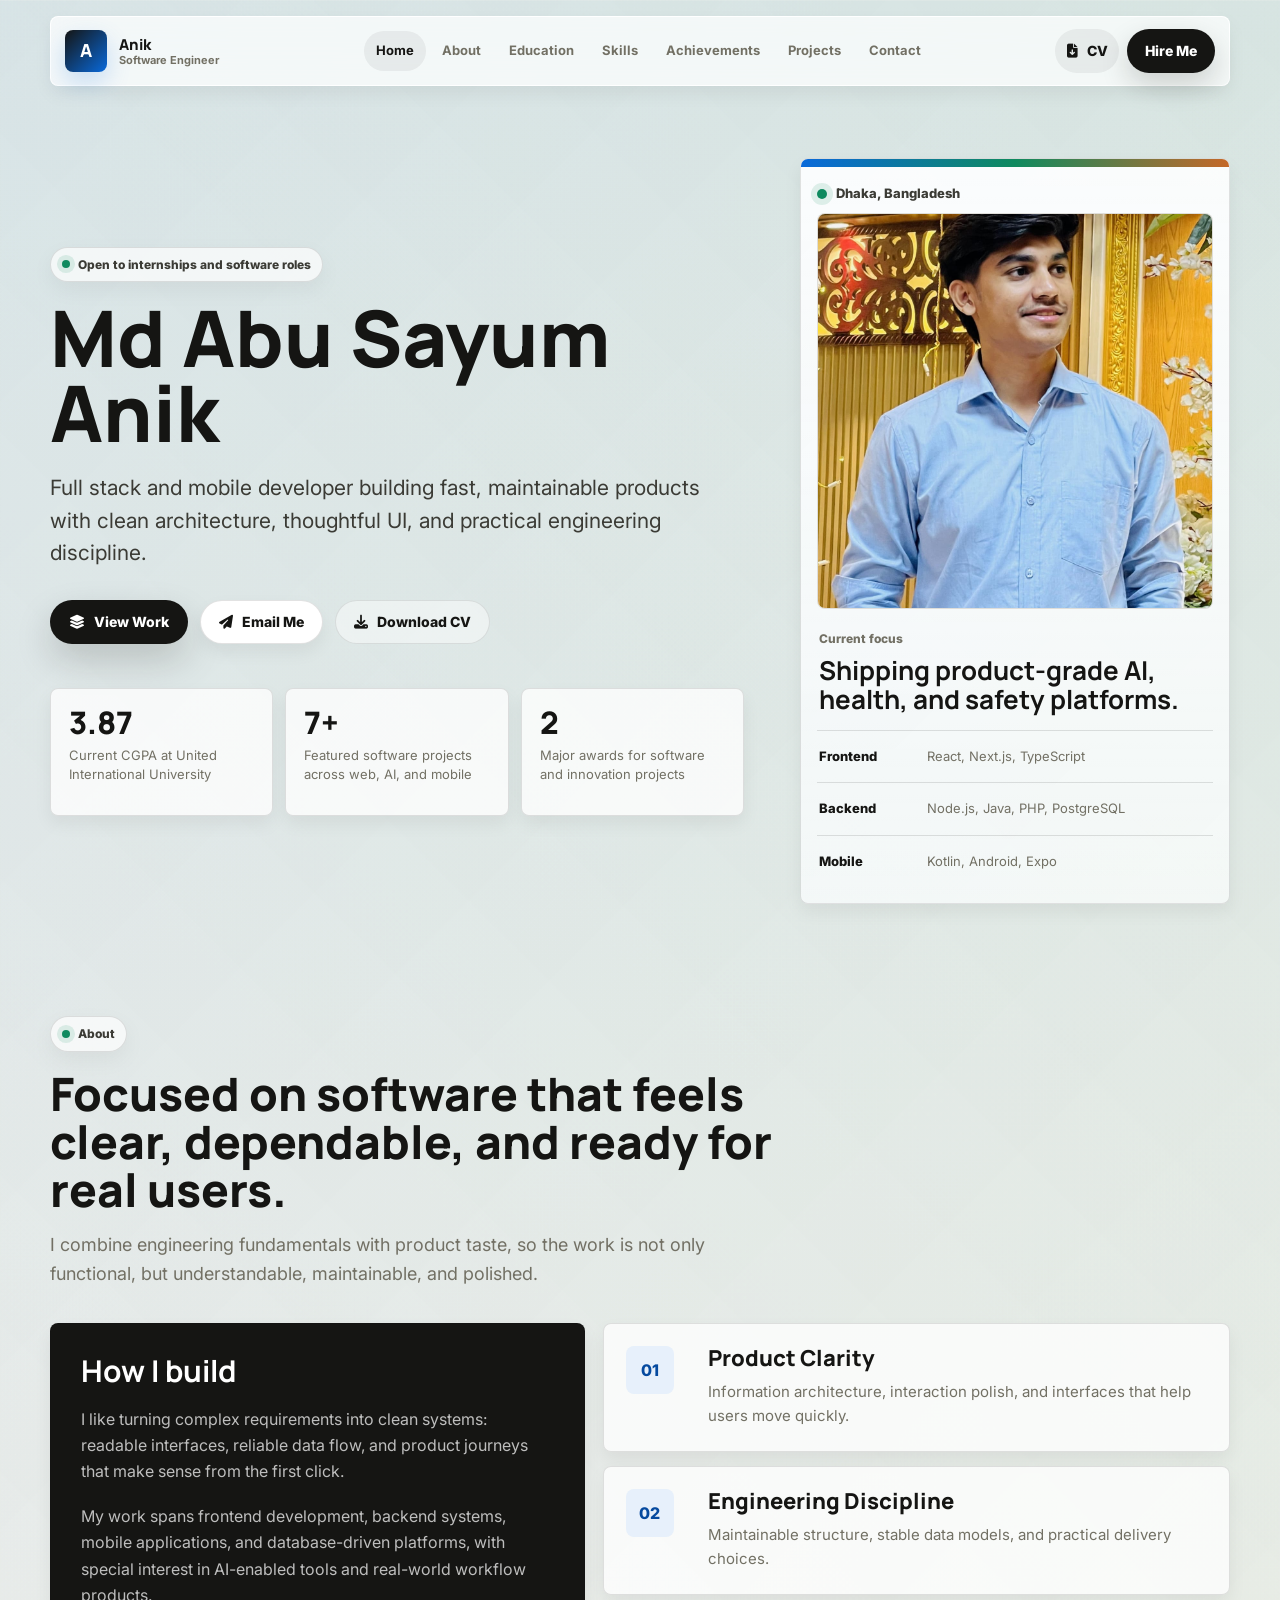
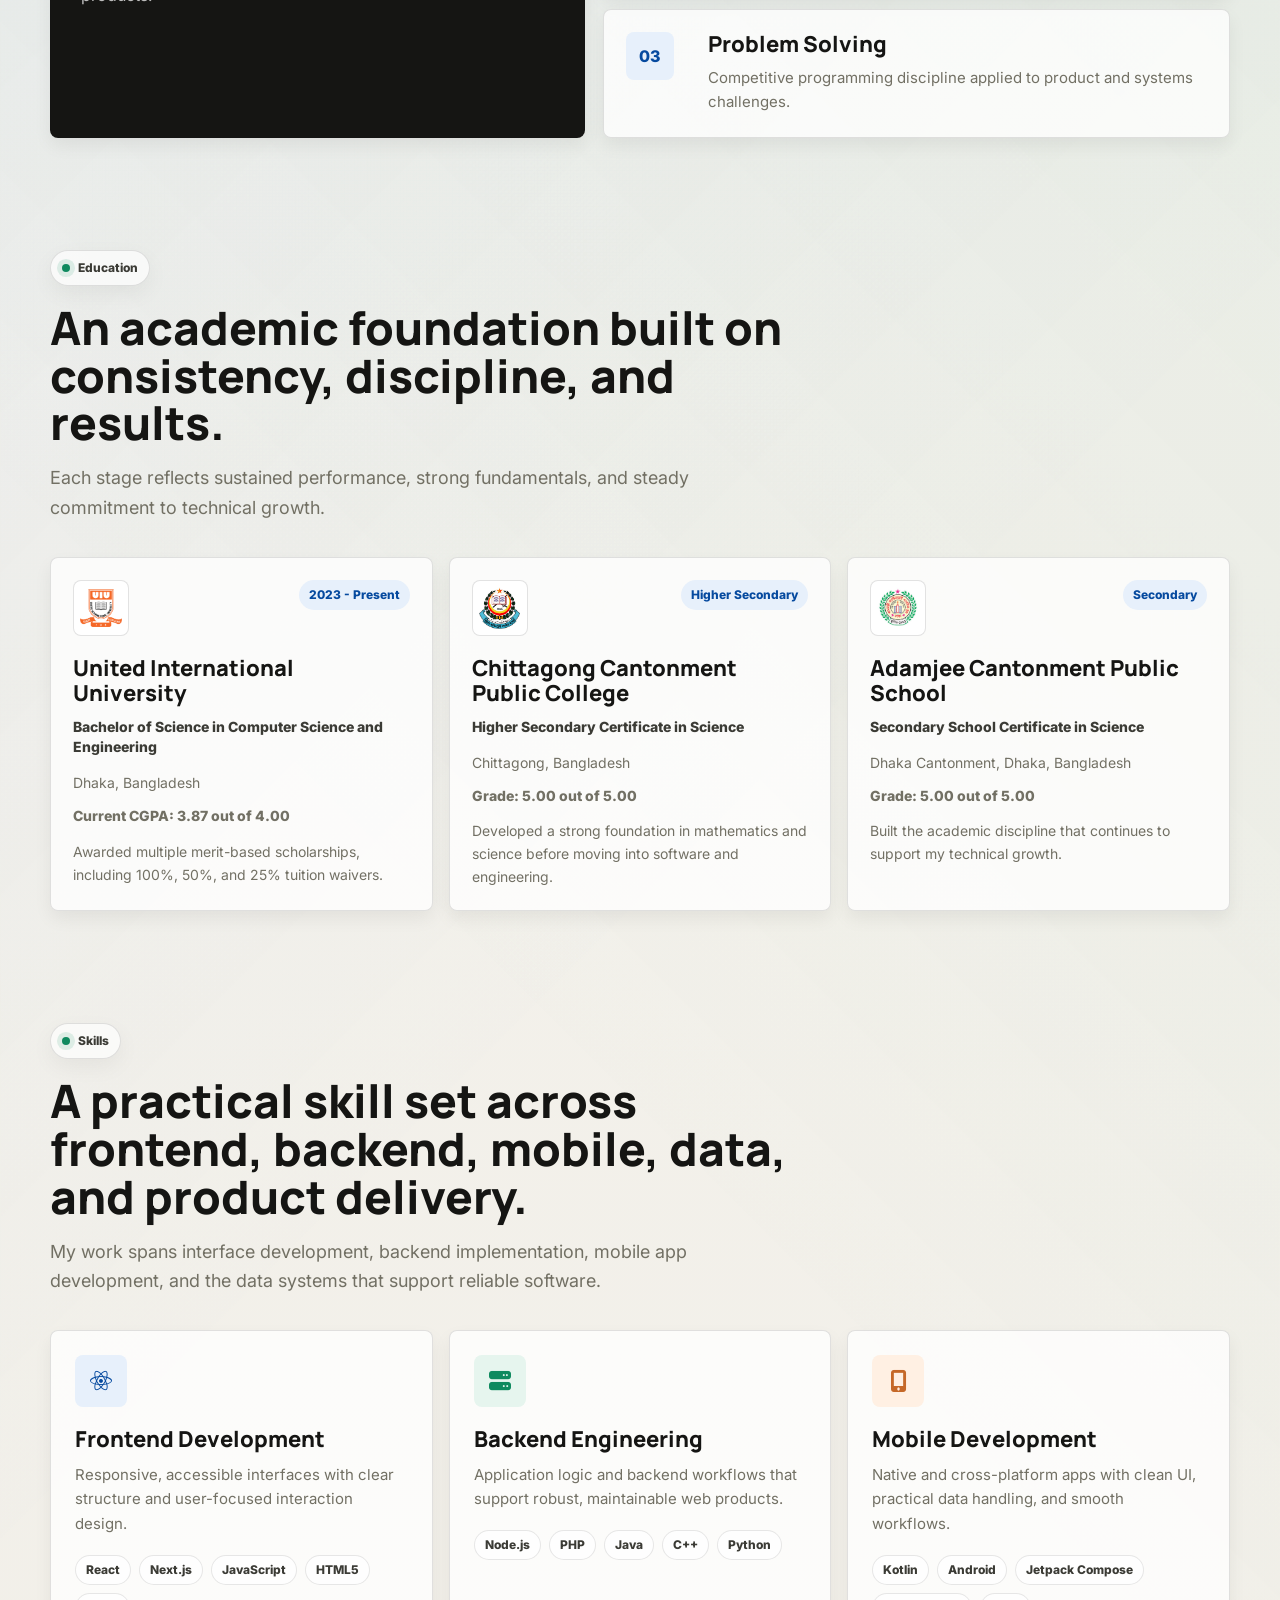
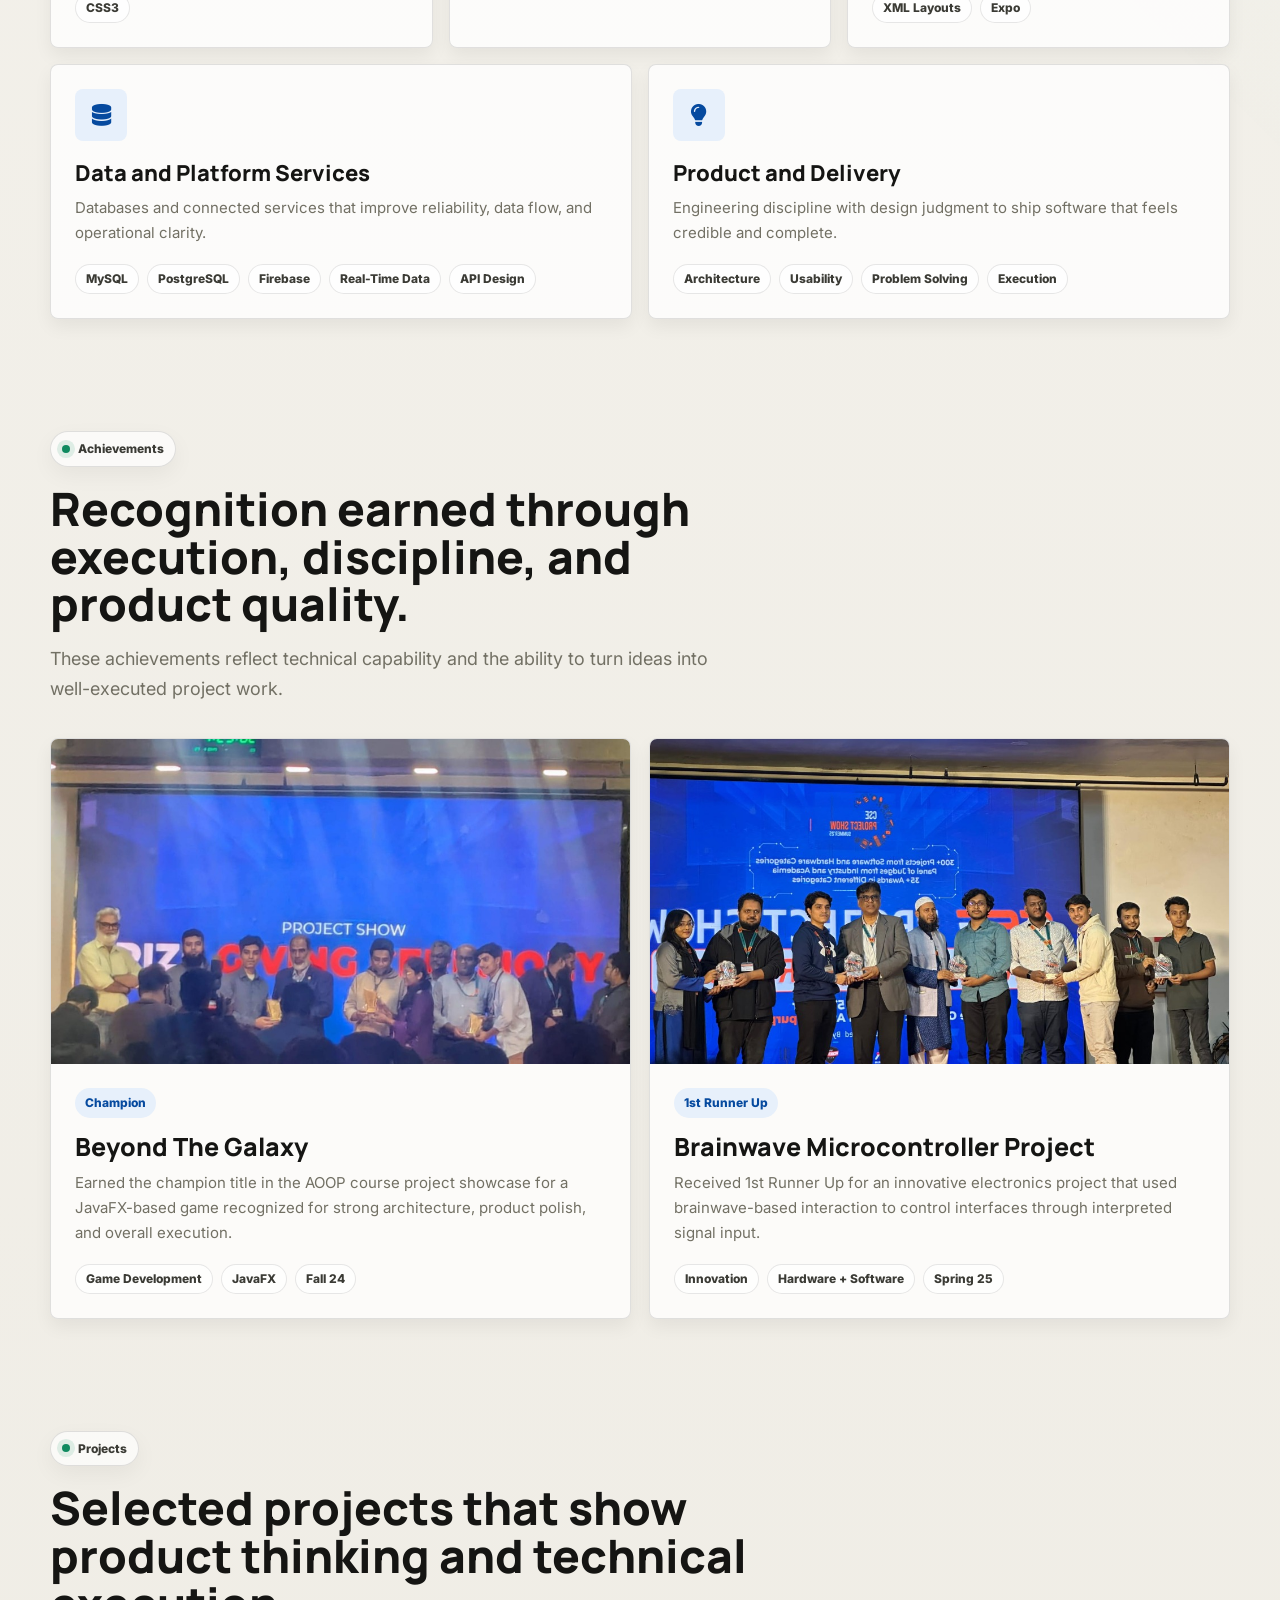
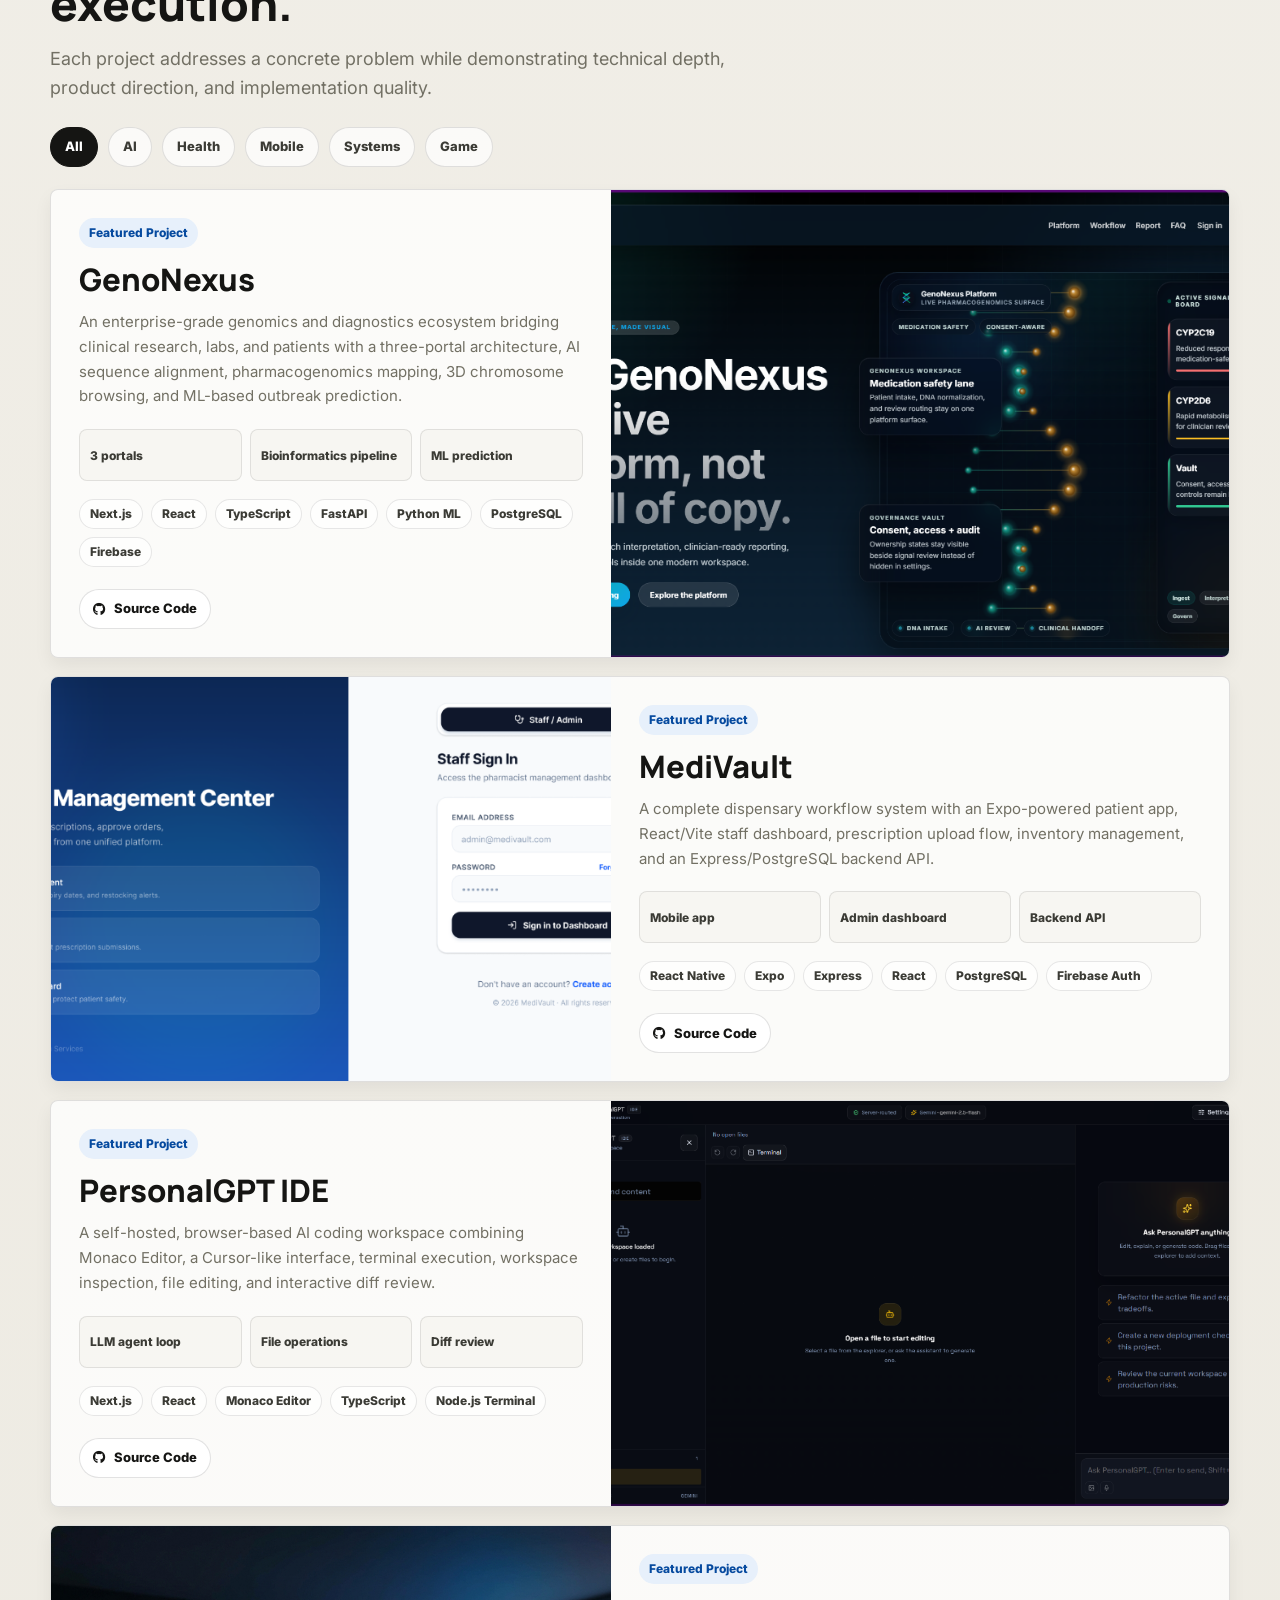
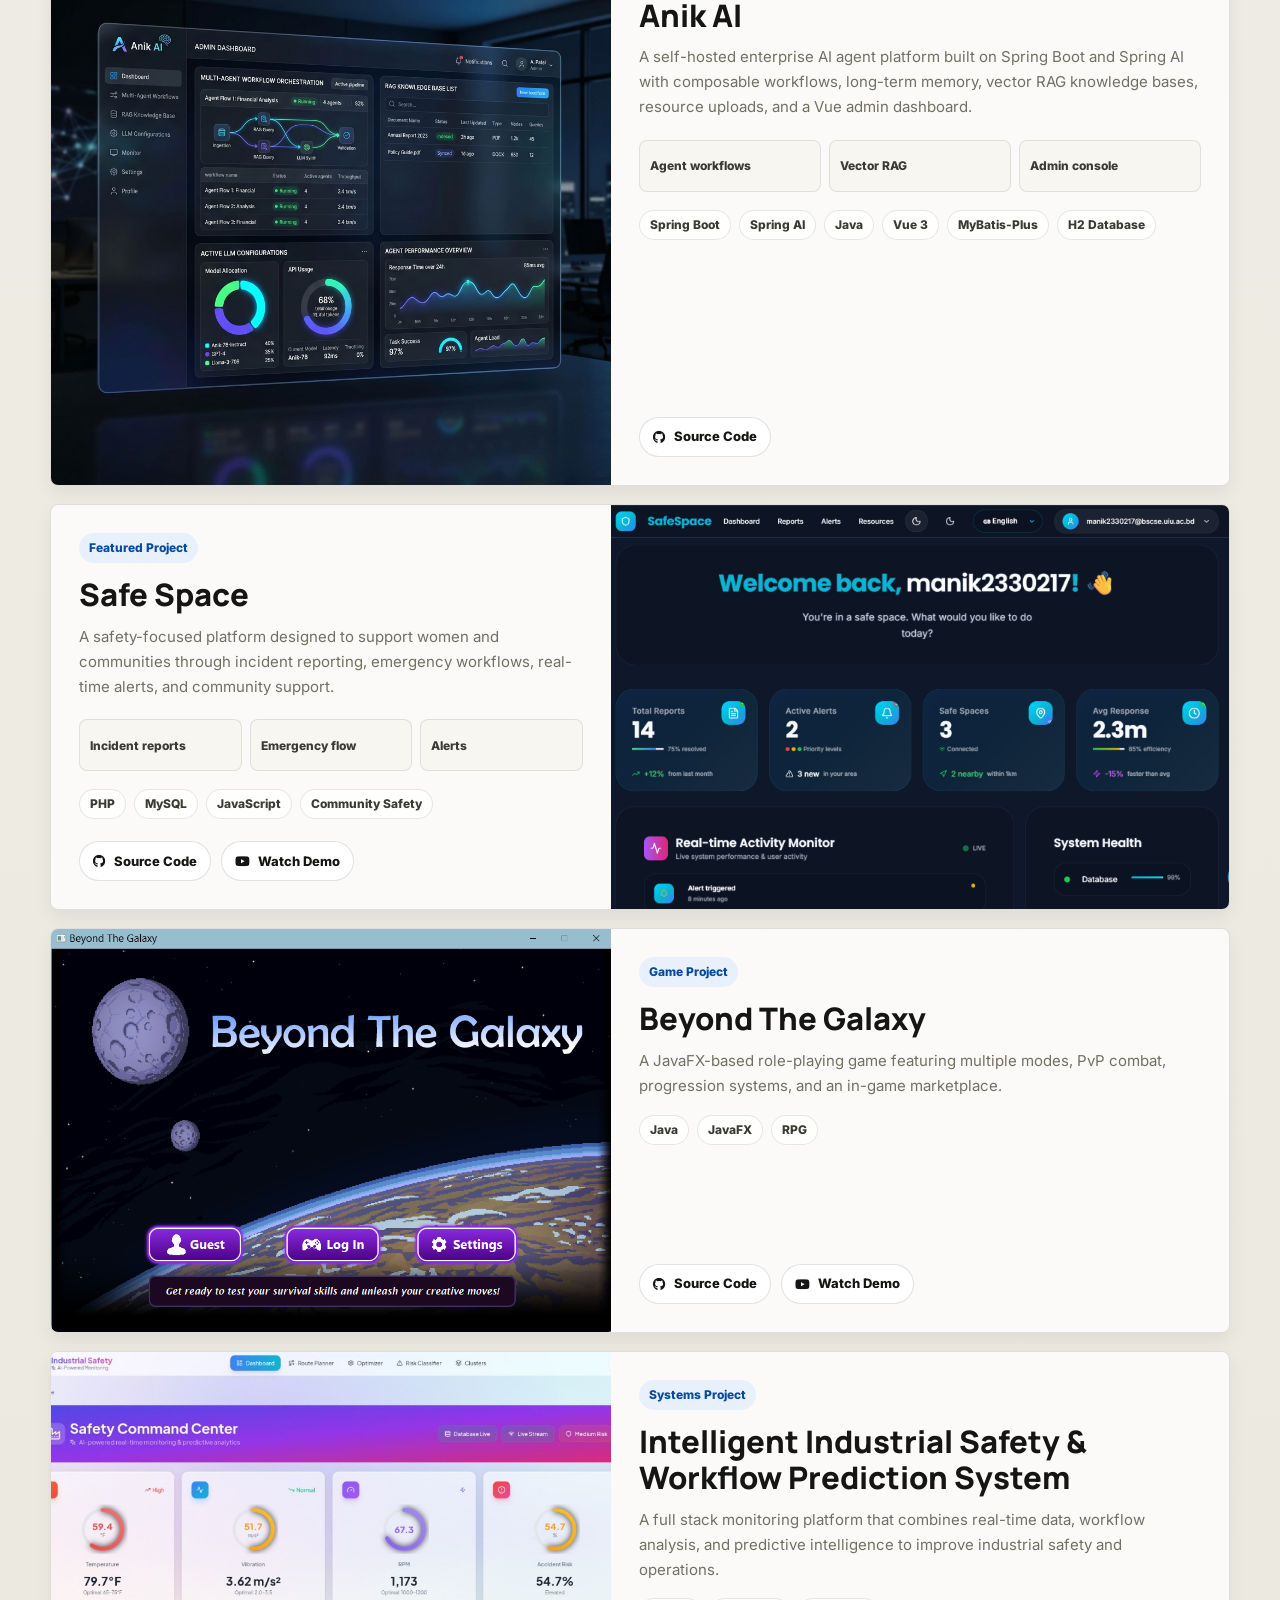
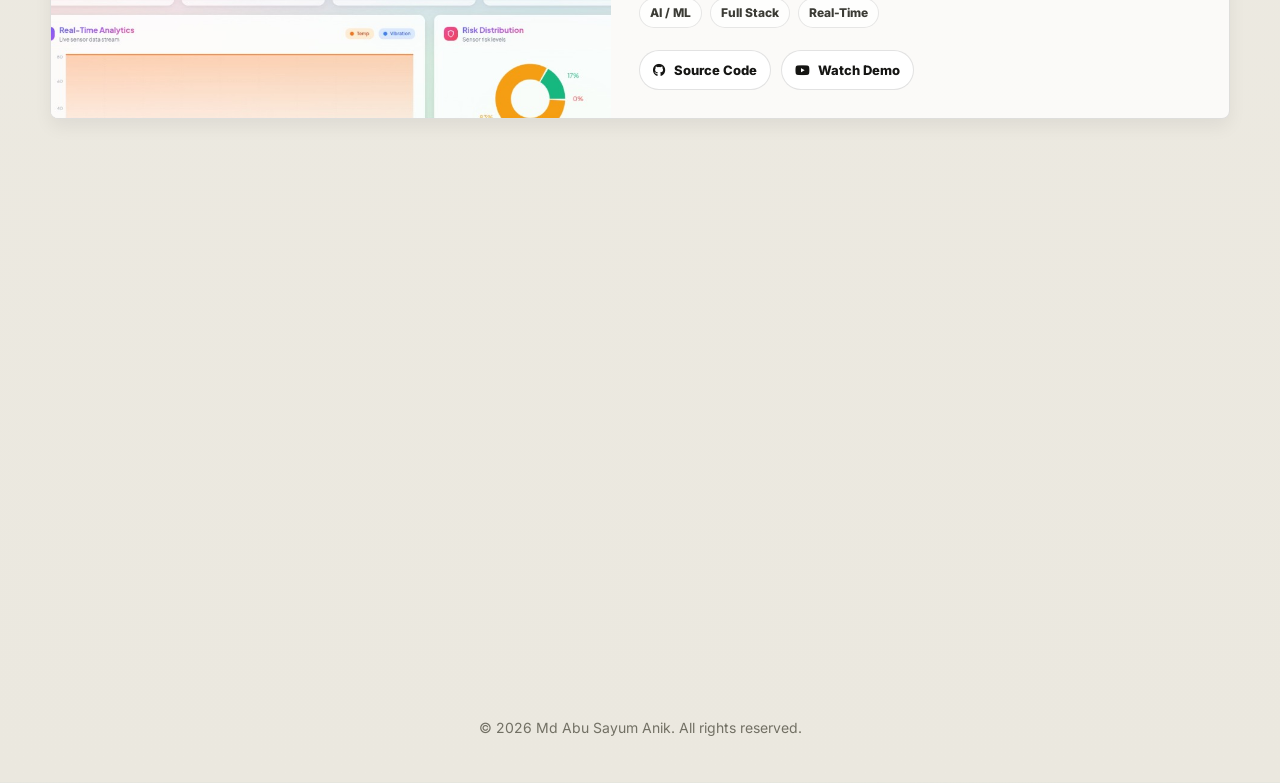
==== index.html @ e1007908 "Refactor and optimize responsive layout, styles, and scripts for portfolio" ====
<!DOCTYPE html>
<html lang="en">

<head>
  <meta charset="UTF-8">
  <meta name="viewport" content="width=device-width, initial-scale=1.0">
  <title>Md Abu Sayum Anik | Full Stack & Mobile Developer</title>
  <meta name="description"
    content="Portfolio of Md Abu Sayum Anik - Software Engineer, Full Stack and Mobile Developer building reliable, scalable digital products.">
  <link rel="preconnect" href="https://fonts.googleapis.com">
  <link rel="preconnect" href="https://fonts.gstatic.com" crossorigin>
  <link
    href="https://fonts.googleapis.com/css2?family=Inter:wght@400;500;600;700;800&family=Manrope:wght@600;700;800&display=swap"
    rel="stylesheet">
  <link rel="stylesheet" href="https://cdnjs.cloudflare.com/ajax/libs/font-awesome/6.4.0/css/all.min.css">
  <link rel="stylesheet" href="style.css">
</head>

<body>
  <div class="scroll-progress" id="scroll-progress" aria-hidden="true"></div>
  <div class="site-backdrop" aria-hidden="true"></div>
  <div class="cursor-glow" id="cursor-glow"></div>

  <header class="site-header">
    <nav class="navbar" aria-label="Primary">
      <a href="#home" class="brand" aria-label="Anik portfolio home">
        <span class="brand-mark">A</span>
        <span class="brand-copy">
          <strong>Anik</strong>
          <small>Software Engineer</small>
        </span>
      </a>

      <ul class="nav-links" id="primary-navigation">
        <li><a href="#home" class="active">Home</a></li>
        <li><a href="#about">About</a></li>
        <li><a href="#education">Education</a></li>
        <li><a href="#skills">Skills</a></li>
        <li><a href="#achievements">Achievements</a></li>
        <li><a href="#projects">Projects</a></li>
        <li><a href="#contact">Contact</a></li>
      </ul>

      <div class="nav-actions">
        <a href="cv.html?download=1" class="nav-cv" target="_blank" rel="noreferrer">
          <i class="fa-solid fa-file-arrow-down" aria-hidden="true"></i>
          CV
        </a>
        <a href="#contact" class="nav-cta">Hire Me</a>
      </div>

      <button class="hamburger" type="button" aria-controls="primary-navigation" aria-expanded="false"
        aria-label="Open navigation menu">
        <span class="line1"></span>
        <span class="line2"></span>
        <span class="line3"></span>
      </button>
    </nav>
  </header>

  <main>
    <section id="home" class="hero">
      <div class="hero-copy reveal">
        <p class="eyebrow">Open to internships and software roles</p>
        <h1>Md Abu Sayum <span>Anik</span></h1>
        <p class="hero-lede">
          Full stack and mobile developer building fast, maintainable products with clean architecture, thoughtful UI,
          and practical engineering discipline.
        </p>

        <div class="hero-actions">
          <a href="#projects" class="btn btn-primary">
            <i class="fa-solid fa-layer-group" aria-hidden="true"></i>
            View Work
          </a>
          <a href="mailto:mdabusayumanik123@gmail.com" class="btn btn-secondary">
            <i class="fa-solid fa-paper-plane" aria-hidden="true"></i>
            Email Me
          </a>
          <a href="cv.html?download=1" class="btn btn-ghost" target="_blank" rel="noreferrer">
            <i class="fa-solid fa-download" aria-hidden="true"></i>
            Download CV
          </a>
        </div>

        <div class="hero-proof" aria-label="Portfolio highlights">
          <div class="proof-item reveal" data-delay="1">
            <span data-count="3.87">3.87</span>
            <p>Current CGPA at United International University</p>
          </div>
          <div class="proof-item reveal" data-delay="2">
            <span data-count="7">7+</span>
            <p>Featured software projects across web, AI, and mobile</p>
          </div>
          <div class="proof-item reveal" data-delay="3">
            <span data-count="2">2</span>
            <p>Major awards for software and innovation projects</p>
          </div>
        </div>
      </div>

      <div class="hero-visual reveal">
        <div class="portrait-panel">
          <div class="portrait-topline">
            <span class="status-dot"></span>
            <span>Dhaka, Bangladesh</span>
          </div>
          <div class="portrait-frame">
            <img src="profile.jpeg" alt="Md Abu Sayum Anik portrait">
          </div>
          <div class="portrait-copy">
            <p>Current focus</p>
            <h2>Shipping product-grade AI, health, and safety platforms.</h2>
          </div>
          <dl class="profile-signals">
            <div>
              <dt>Frontend</dt>
              <dd>React, Next.js, TypeScript</dd>
            </div>
            <div>
              <dt>Backend</dt>
              <dd>Node.js, Java, PHP, PostgreSQL</dd>
            </div>
            <div>
              <dt>Mobile</dt>
              <dd>Kotlin, Android, Expo</dd>
            </div>
          </dl>
        </div>
      </div>
    </section>

    <section id="about" class="section">
      <div class="section-heading reveal">
        <p class="eyebrow">About</p>
        <h2>Focused on software that feels clear, dependable, and ready for real users.</h2>
        <p class="section-intro">
          I combine engineering fundamentals with product taste, so the work is not only functional, but understandable,
          maintainable, and polished.
        </p>
      </div>

      <div class="about-grid">
        <article class="about-panel reveal" data-delay="1">
          <h3>How I build</h3>
          <p>
            I like turning complex requirements into clean systems: readable interfaces, reliable data flow, and
            product journeys that make sense from the first click.
          </p>
          <p>
            My work spans frontend development, backend systems, mobile applications, and database-driven platforms,
            with special interest in AI-enabled tools and real-world workflow products.
          </p>
        </article>

        <div class="operating-grid">
          <article class="operating-item reveal" data-delay="1">
            <span>01</span>
            <h3>Product Clarity</h3>
            <p>Information architecture, interaction polish, and interfaces that help users move quickly.</p>
          </article>
          <article class="operating-item reveal" data-delay="2">
            <span>02</span>
            <h3>Engineering Discipline</h3>
            <p>Maintainable structure, stable data models, and practical delivery choices.</p>
          </article>
          <article class="operating-item reveal" data-delay="3">
            <span>03</span>
            <h3>Problem Solving</h3>
            <p>Competitive programming discipline applied to product and systems challenges.</p>
          </article>
        </div>
      </div>
    </section>

    <section id="education" class="section">
      <div class="section-heading reveal">
        <p class="eyebrow">Education</p>
        <h2>An academic foundation built on consistency, discipline, and results.</h2>
        <p class="section-intro">
          Each stage reflects sustained performance, strong fundamentals, and steady commitment to technical growth.
        </p>
      </div>

      <div class="education-grid">
        <a href="https://www.uiu.ac.bd/" target="_blank" rel="noreferrer" class="education-card reveal" data-delay="1">
          <div class="education-top">
            <div class="edu-icon">
              <img src="uiu-logo.png" alt="UIU logo">
            </div>
            <span class="edu-period">2023 - Present</span>
          </div>
          <h3>United International University</h3>
          <h4>Bachelor of Science in Computer Science and Engineering</h4>
          <p class="edu-meta">Dhaka, Bangladesh</p>
          <p class="edu-grade">Current CGPA: 3.87 out of 4.00</p>
          <p class="edu-note">Awarded multiple merit-based scholarships, including 100%, 50%, and 25% tuition waivers.
          </p>
        </a>

        <a href="https://ccpc.edu.bd/" target="_blank" rel="noreferrer" class="education-card reveal" data-delay="2">
          <div class="education-top">
            <div class="edu-icon">
              <img src="ccpc-logo.png" alt="CCPC logo">
            </div>
            <span class="edu-period">Higher Secondary</span>
          </div>
          <h3>Chittagong Cantonment Public College</h3>
          <h4>Higher Secondary Certificate in Science</h4>
          <p class="edu-meta">Chittagong, Bangladesh</p>
          <p class="edu-grade">Grade: 5.00 out of 5.00</p>
          <p class="edu-note">Developed a strong foundation in mathematics and science before moving into software and
            engineering.</p>
        </a>

        <a href="https://acps.edu.bd/" target="_blank" rel="noreferrer" class="education-card reveal" data-delay="3">
          <div class="education-top">
            <div class="edu-icon">
              <img src="acps-logo.png" alt="ACPS logo">
            </div>
            <span class="edu-period">Secondary</span>
          </div>
          <h3>Adamjee Cantonment Public School</h3>
          <h4>Secondary School Certificate in Science</h4>
          <p class="edu-meta">Dhaka Cantonment, Dhaka, Bangladesh</p>
          <p class="edu-grade">Grade: 5.00 out of 5.00</p>
          <p class="edu-note">Built the academic discipline that continues to support my technical growth.</p>
        </a>
      </div>
    </section>

    <section id="skills" class="section">
      <div class="section-heading reveal">
        <p class="eyebrow">Skills</p>
        <h2>A practical skill set across frontend, backend, mobile, data, and product delivery.</h2>
        <p class="section-intro">
          My work spans interface development, backend implementation, mobile app development, and the data systems
          that support reliable software.
        </p>
      </div>

      <div class="capability-grid">
        <article class="capability-card reveal" data-delay="1">
          <div class="capability-icon"><i class="fab fa-react" aria-hidden="true"></i></div>
          <h3>Frontend Development</h3>
          <p>Responsive, accessible interfaces with clear structure and user-focused interaction design.</p>
          <div class="chip-row">
            <span>React</span>
            <span>Next.js</span>
            <span>JavaScript</span>
            <span>HTML5</span>
            <span>CSS3</span>
          </div>
        </article>

        <article class="capability-card reveal" data-delay="2">
          <div class="capability-icon"><i class="fas fa-server" aria-hidden="true"></i></div>
          <h3>Backend Engineering</h3>
          <p>Application logic and backend workflows that support robust, maintainable web products.</p>
          <div class="chip-row">
            <span>Node.js</span>
            <span>PHP</span>
            <span>Java</span>
            <span>C++</span>
            <span>Python</span>
          </div>
        </article>

        <article class="capability-card reveal" data-delay="3">
          <div class="capability-icon"><i class="fas fa-mobile-alt" aria-hidden="true"></i></div>
          <h3>Mobile Development</h3>
          <p>Native and cross-platform apps with clean UI, practical data handling, and smooth workflows.</p>
          <div class="chip-row">
            <span>Kotlin</span>
            <span>Android</span>
            <span>Jetpack Compose</span>
            <span>XML Layouts</span>
            <span>Expo</span>
          </div>
        </article>

        <article class="capability-card reveal" data-delay="4">
          <div class="capability-icon"><i class="fas fa-database" aria-hidden="true"></i></div>
          <h3>Data and Platform Services</h3>
          <p>Databases and connected services that improve reliability, data flow, and operational clarity.</p>
          <div class="chip-row">
            <span>MySQL</span>
            <span>PostgreSQL</span>
            <span>Firebase</span>
            <span>Real-Time Data</span>
            <span>API Design</span>
          </div>
        </article>

        <article class="capability-card reveal" data-delay="5">
          <div class="capability-icon"><i class="fas fa-lightbulb" aria-hidden="true"></i></div>
          <h3>Product and Delivery</h3>
          <p>Engineering discipline with design judgment to ship software that feels credible and complete.</p>
          <div class="chip-row">
            <span>Architecture</span>
            <span>Usability</span>
            <span>Problem Solving</span>
            <span>Execution</span>
          </div>
        </article>
      </div>
    </section>

    <section id="achievements" class="section">
      <div class="section-heading reveal">
        <p class="eyebrow">Achievements</p>
        <h2>Recognition earned through execution, discipline, and product quality.</h2>
        <p class="section-intro">
          These achievements reflect technical capability and the ability to turn ideas into well-executed project work.
        </p>
      </div>

      <div class="achievement-grid">
        <article class="achievement-card reveal" data-delay="1">
          <div class="achievement-media">
            <img src="achievement-btg.jpg" alt="Beyond The Galaxy award">
          </div>
          <div class="achievement-content">
            <span class="card-label">Champion</span>
            <h3>Beyond The Galaxy</h3>
            <p>
              Earned the champion title in the AOOP course project showcase for a JavaFX-based game recognized for
              strong architecture, product polish, and overall execution.
            </p>
            <div class="chip-row">
              <span>Game Development</span>
              <span>JavaFX</span>
              <span>Fall 24</span>
            </div>
          </div>
        </article>

        <article class="achievement-card reveal" data-delay="2">
          <div class="achievement-media">
            <img src="achievement-brainwave.jpg" alt="Brainwave Microcontroller award">
          </div>
          <div class="achievement-content">
            <span class="card-label">1st Runner Up</span>
            <h3>Brainwave Microcontroller Project</h3>
            <p>
              Received 1st Runner Up for an innovative electronics project that used brainwave-based interaction to
              control interfaces through interpreted signal input.
            </p>
            <div class="chip-row">
              <span>Innovation</span>
              <span>Hardware + Software</span>
              <span>Spring 25</span>
            </div>
          </div>
        </article>
      </div>
    </section>

    <section id="projects" class="section">
      <div class="section-heading reveal">
        <p class="eyebrow">Projects</p>
        <h2>Selected projects that show product thinking and technical execution.</h2>
        <p class="section-intro">
          Each project addresses a concrete problem while demonstrating technical depth, product direction, and
          implementation quality.
        </p>
      </div>

      <div class="project-toolbar reveal" aria-label="Project filters">
        <button class="filter-btn active" type="button" data-filter="all">All</button>
        <button class="filter-btn" type="button" data-filter="ai">AI</button>
        <button class="filter-btn" type="button" data-filter="health">Health</button>
        <button class="filter-btn" type="button" data-filter="mobile">Mobile</button>
        <button class="filter-btn" type="button" data-filter="systems">Systems</button>
        <button class="filter-btn" type="button" data-filter="game">Game</button>
      </div>

      <div class="project-grid">
        <article class="project-card featured-project reveal" data-category="ai health systems" data-delay="1">
          <div class="project-copy">
            <span class="card-label">Featured Project</span>
            <h3>GenoNexus</h3>
            <p>
              An enterprise-grade genomics and diagnostics ecosystem bridging clinical research, labs, and patients with
              a three-portal architecture, AI sequence alignment, pharmacogenomics mapping, 3D chromosome browsing, and
              ML-based outbreak prediction.
            </p>
            <div class="project-meta">
              <span>3 portals</span>
              <span>Bioinformatics pipeline</span>
              <span>ML prediction</span>
            </div>
            <div class="chip-row">
              <span>Next.js</span>
              <span>React</span>
              <span>TypeScript</span>
              <span>FastAPI</span>
              <span>Python ML</span>
              <span>PostgreSQL</span>
              <span>Firebase</span>
            </div>
            <div class="project-links">
              <a href="https://github.com/Anik-tB/GENO_NEXUS" target="_blank" rel="noreferrer">
                <i class="fab fa-github" aria-hidden="true"></i>
                Source Code
              </a>
            </div>
          </div>
          <div class="project-media">
            <img src="genonexus-dashboard.png" alt="GenoNexus dashboard showing genomics and diagnostics analytics">
          </div>
        </article>

        <article class="project-card featured-project reveal" data-category="health mobile systems" data-delay="2">
          <div class="project-copy">
            <span class="card-label">Featured Project</span>
            <h3>MediVault</h3>
            <p>
              A complete dispensary workflow system with an Expo-powered patient app, React/Vite staff dashboard,
              prescription upload flow, inventory management, and an Express/PostgreSQL backend API.
            </p>
            <div class="project-meta">
              <span>Mobile app</span>
              <span>Admin dashboard</span>
              <span>Backend API</span>
            </div>
            <div class="chip-row">
              <span>React Native</span>
              <span>Expo</span>
              <span>Express</span>
              <span>React</span>
              <span>PostgreSQL</span>
              <span>Firebase Auth</span>
            </div>
            <div class="project-links">
              <a href="https://github.com/Anik-tB/MediVault" target="_blank" rel="noreferrer">
                <i class="fab fa-github" aria-hidden="true"></i>
                Source Code
              </a>
            </div>
          </div>
          <div class="project-media">
            <img src="medivault-dashboard.png" alt="MediVault mobile app and staff admin web dashboard">
          </div>
        </article>

        <article class="project-card featured-project reveal" data-category="ai systems" data-delay="3">
          <div class="project-copy">
            <span class="card-label">Featured Project</span>
            <h3>PersonalGPT IDE</h3>
            <p>
              A self-hosted, browser-based AI coding workspace combining Monaco Editor, a Cursor-like interface,
              terminal execution, workspace inspection, file editing, and interactive diff review.
            </p>
            <div class="project-meta">
              <span>LLM agent loop</span>
              <span>File operations</span>
              <span>Diff review</span>
            </div>
            <div class="chip-row">
              <span>Next.js</span>
              <span>React</span>
              <span>Monaco Editor</span>
              <span>TypeScript</span>
              <span>Node.js Terminal</span>
            </div>
            <div class="project-links">
              <a href="https://github.com/Anik-tB/PersonalGPT-IDE" target="_blank" rel="noreferrer">
                <i class="fab fa-github" aria-hidden="true"></i>
                Source Code
              </a>
            </div>
          </div>
          <div class="project-media">
            <img src="personalgpt-dashboard.png" alt="PersonalGPT IDE code workspace and AI agent chat">
          </div>
        </article>

        <article class="project-card featured-project reveal" data-category="ai systems" data-delay="4">
          <div class="project-copy">
            <span class="card-label">Featured Project</span>
            <h3>Anik AI</h3>
            <p>
              A self-hosted enterprise AI agent platform built on Spring Boot and Spring AI with composable workflows,
              long-term memory, vector RAG knowledge bases, resource uploads, and a Vue admin dashboard.
            </p>
            <div class="project-meta">
              <span>Agent workflows</span>
              <span>Vector RAG</span>
              <span>Admin console</span>
            </div>
            <div class="chip-row">
              <span>Spring Boot</span>
              <span>Spring AI</span>
              <span>Java</span>
              <span>Vue 3</span>
              <span>MyBatis-Plus</span>
              <span>H2 Database</span>
            </div>
            <div class="project-links">
              <a href="https://github.com/Anik-tB/anik-ai" target="_blank" rel="noreferrer">
                <i class="fab fa-github" aria-hidden="true"></i>
                Source Code
              </a>
            </div>
          </div>
          <div class="project-media">
            <img src="anikai-dashboard.png" alt="Anik AI agent platform dashboard and workflow editor">
          </div>
        </article>

        <article class="project-card featured-project reveal" data-category="systems" data-delay="5">
          <div class="project-copy">
            <span class="card-label">Featured Project</span>
            <h3>Safe Space</h3>
            <p>
              A safety-focused platform designed to support women and communities through incident reporting, emergency
              workflows, real-time alerts, and community support.
            </p>
            <div class="project-meta">
              <span>Incident reports</span>
              <span>Emergency flow</span>
              <span>Alerts</span>
            </div>
            <div class="chip-row">
              <span>PHP</span>
              <span>MySQL</span>
              <span>JavaScript</span>
              <span>Community Safety</span>
            </div>
            <div class="project-links">
              <a href="https://github.com/Anik-tB/space-login" target="_blank" rel="noreferrer">
                <i class="fab fa-github" aria-hidden="true"></i>
                Source Code
              </a>
              <a href="https://youtu.be/4q2guKDmXN0" target="_blank" rel="noreferrer">
                <i class="fab fa-youtube" aria-hidden="true"></i>
                Watch Demo
              </a>
            </div>
          </div>
          <div class="project-media">
            <img src="safespace-dashboard.png"
              alt="Safe Space dashboard showing reports, alerts, and community safety features">
          </div>
        </article>

        <article class="project-card reveal" data-category="game" data-delay="6">
          <div class="project-media">
            <img src="beyondthegalaxy.png" alt="Beyond The Galaxy project">
          </div>
          <div class="project-copy">
            <span class="card-label">Game Project</span>
            <h3>Beyond The Galaxy</h3>
            <p>
              A JavaFX-based role-playing game featuring multiple modes, PvP combat, progression systems, and an
              in-game marketplace.
            </p>
            <div class="chip-row">
              <span>Java</span>
              <span>JavaFX</span>
              <span>RPG</span>
            </div>
            <div class="project-links">
              <a href="https://github.com/Anik-tB/FinalBTG" target="_blank" rel="noreferrer">
                <i class="fab fa-github" aria-hidden="true"></i>
                Source Code
              </a>
              <a href="https://youtu.be/hDRxOb0d7O4" target="_blank" rel="noreferrer">
                <i class="fab fa-youtube" aria-hidden="true"></i>
                Watch Demo
              </a>
            </div>
          </div>
        </article>

        <article class="project-card reveal" data-category="ai systems" data-delay="7">
          <div class="project-media">
            <img src="iiswps-dashboard.png"
              alt="IISWPS Safety Command Center dashboard with real-time monitoring and analytics">
          </div>
          <div class="project-copy">
            <span class="card-label">Systems Project</span>
            <h3>Intelligent Industrial Safety & Workflow Prediction System</h3>
            <p>
              A full stack monitoring platform that combines real-time data, workflow analysis, and predictive
              intelligence to improve industrial safety and operations.
            </p>
            <div class="chip-row">
              <span>AI / ML</span>
              <span>Full Stack</span>
              <span>Real-Time</span>
            </div>
            <div class="project-links">
              <a href="https://github.com/Anik-tB/IISWPS" target="_blank" rel="noreferrer">
                <i class="fab fa-github" aria-hidden="true"></i>
                Source Code
              </a>
              <a href="https://youtu.be/avzAtd8szAU" target="_blank" rel="noreferrer">
                <i class="fab fa-youtube" aria-hidden="true"></i>
                Watch Demo
              </a>
            </div>
          </div>
        </article>
      </div>
    </section>

    <section id="contact" class="section contact-section">
      <div class="contact-card reveal">
        <div class="contact-copy">
          <p class="eyebrow">Contact</p>
          <h2>Open to internships, software teams, and meaningful collaboration.</h2>
          <p>
            If you are building a serious product and need a developer who values clarity, execution, and quality, I
            would be glad to connect.
          </p>
        </div>

        <div class="contact-actions">
          <a href="mailto:mdabusayumanik123@gmail.com" class="btn btn-primary">
            <i class="fa-solid fa-envelope" aria-hidden="true"></i>
            Send Email
          </a>
          <a href="cv.html?download=1" class="btn btn-secondary" target="_blank" rel="noreferrer">
            <i class="fa-solid fa-file-arrow-down" aria-hidden="true"></i>
            Download CV
          </a>
          <div class="contact-links">
            <a href="https://www.linkedin.com/in/md-abu-sayum-anik-2a431b295?utm_source=share&utm_campaign=share_via&utm_content=profile&utm_medium=android_app"
              target="_blank" rel="noreferrer" aria-label="LinkedIn">
              <i class="fab fa-linkedin-in" aria-hidden="true"></i>
            </a>
            <a href="https://github.com/Anik-tB/" target="_blank" rel="noreferrer" aria-label="GitHub">
              <i class="fab fa-github" aria-hidden="true"></i>
            </a>
            <a href="https://codeforces.com/profile/aDistraction-null" target="_blank" rel="noreferrer"
              aria-label="Codeforces">
              <i class="fas fa-code" aria-hidden="true"></i>
            </a>
            <a href="https://www.facebook.com/share/1CD6nUzrwJ/" target="_blank" rel="noreferrer" aria-label="Facebook">
              <i class="fab fa-facebook-f" aria-hidden="true"></i>
            </a>
          </div>
        </div>
      </div>
    </section>
  </main>

  <footer class="site-footer">
    <p>&copy; 2026 Md Abu Sayum Anik. All rights reserved.</p>
  </footer>

  <script src="script.js"></script>
</body>

</html>
---- style.css ----
:root {
  --bg: #f6f4ef;
  --bg-strong: #ebe8df;
  --surface: #ffffff;
  --surface-soft: #fbfaf6;
  --surface-tint: #f1f7f4;
  --ink: #151513;
  --ink-soft: #3b3b35;
  --muted: #727064;
  --line: rgba(21, 21, 19, 0.12);
  --line-strong: rgba(21, 21, 19, 0.2);
  --primary: #0969da;
  --primary-deep: #064a9f;
  --primary-soft: #e7f0fb;
  --accent: #0f8a5f;
  --accent-soft: #e6f5ee;
  --warm: #c56828;
  --warm-soft: #fff0e3;
  --danger: #b93854;
  --shadow-sm: 0 8px 18px rgba(21, 21, 19, 0.06);
  --shadow-md: 0 18px 46px rgba(21, 21, 19, 0.1);
  --shadow-lg: 0 28px 80px rgba(21, 21, 19, 0.14);
  --radius: 8px;
  --max-width: 1180px;
  --header-offset: 116px;
  --ease: cubic-bezier(0.2, 0.8, 0.2, 1);
}

* {
  box-sizing: border-box;
  margin: 0;
  padding: 0;
}

html {
  scroll-behavior: smooth;
  background: var(--bg);
}

body {
  min-height: 100vh;
  color: var(--ink);
  background:
    linear-gradient(135deg, rgba(9, 105, 218, 0.08), transparent 32%),
    linear-gradient(225deg, rgba(15, 138, 95, 0.09), transparent 34%),
    linear-gradient(180deg, var(--bg), var(--bg-strong));
  font-family: "Inter", system-ui, -apple-system, BlinkMacSystemFont, "Segoe UI", sans-serif;
  font-size: 16px;
  line-height: 1.65;
  letter-spacing: 0;
  overflow-x: hidden;
  -webkit-font-smoothing: antialiased;
  text-rendering: optimizeLegibility;
}

body::before {
  content: "";
  position: fixed;
  inset: 0;
  z-index: -3;
  pointer-events: none;
  background-image:
    linear-gradient(rgba(21, 21, 19, 0.055) 1px, transparent 1px),
    linear-gradient(90deg, rgba(21, 21, 19, 0.055) 1px, transparent 1px);
  background-size: 48px 48px;
  mask-image: linear-gradient(180deg, rgba(0, 0, 0, 0.55), transparent 78%);
}

body::after {
  content: "";
  position: fixed;
  inset: 0;
  z-index: -2;
  pointer-events: none;
  background:
    linear-gradient(90deg, rgba(255, 255, 255, 0.5), transparent 18%, transparent 82%, rgba(255, 255, 255, 0.5)),
    linear-gradient(180deg, rgba(255, 255, 255, 0.82), transparent 30%, rgba(246, 244, 239, 0.86));
}

a {
  color: inherit;
}

img {
  display: block;
  max-width: 100%;
}

button,
input,
textarea {
  font: inherit;
}

button,
a {
  -webkit-tap-highlight-color: transparent;
}

:focus-visible {
  outline: 3px solid rgba(9, 105, 218, 0.35);
  outline-offset: 3px;
}

.scroll-progress {
  position: fixed;
  top: 0;
  left: 0;
  z-index: 200;
  width: 0;
  height: 3px;
  background: linear-gradient(90deg, var(--primary), var(--accent), var(--warm));
  box-shadow: 0 0 20px rgba(9, 105, 218, 0.2);
}

.site-backdrop {
  position: fixed;
  inset: 0;
  z-index: -1;
  pointer-events: none;
  background:
    linear-gradient(118deg, transparent 0%, rgba(9, 105, 218, 0.05) 38%, transparent 39%),
    linear-gradient(62deg, transparent 0%, rgba(197, 104, 40, 0.08) 64%, transparent 65%);
}

.cursor-glow {
  position: fixed;
  left: 0;
  top: 0;
  z-index: 5;
  width: 132px;
  height: 132px;
  border: 1px solid rgba(9, 105, 218, 0.14);
  border-radius: var(--radius);
  background:
    linear-gradient(135deg, rgba(9, 105, 218, 0.08), rgba(15, 138, 95, 0.04)),
    linear-gradient(45deg, transparent 48%, rgba(21, 21, 19, 0.08) 49%, rgba(21, 21, 19, 0.08) 51%, transparent 52%);
  opacity: 0;
  pointer-events: none;
  transform: translate(-50%, -50%);
  transition: left 0.14s ease, top 0.14s ease, opacity 0.2s ease;
}

.cursor-glow.active {
  opacity: 1;
}

main {
  padding: 0 24px 112px;
}

section {
  width: min(100%, var(--max-width));
  margin: 0 auto;
  scroll-margin-top: var(--header-offset);
}

.section {
  padding-top: 112px;
}

.site-header {
  position: sticky;
  top: 0;
  z-index: 120;
  padding: 16px 24px 0;
}

.navbar {
  position: relative;
  width: min(100%, var(--max-width));
  min-height: 68px;
  margin: 0 auto;
  display: flex;
  align-items: center;
  justify-content: space-between;
  gap: 20px;
  padding: 12px 14px;
  border: 1px solid rgba(255, 255, 255, 0.9);
  border-radius: var(--radius);
  background: rgba(255, 255, 255, 0.72);
  box-shadow: var(--shadow-sm);
  backdrop-filter: blur(18px) saturate(1.4);
  -webkit-backdrop-filter: blur(18px) saturate(1.4);
  transition: background 0.25s var(--ease), border-color 0.25s var(--ease), box-shadow 0.25s var(--ease);
}

.navbar.scrolled {
  background: rgba(255, 255, 255, 0.92);
  border-color: rgba(21, 21, 19, 0.1);
  box-shadow: 0 16px 42px rgba(21, 21, 19, 0.12);
}

.brand {
  min-width: 176px;
  display: inline-flex;
  align-items: center;
  gap: 12px;
  color: var(--ink);
  text-decoration: none;
}

.brand-mark {
  width: 42px;
  height: 42px;
  display: inline-flex;
  align-items: center;
  justify-content: center;
  border-radius: var(--radius);
  color: #fff;
  background: linear-gradient(135deg, var(--ink), var(--primary));
  font-family: "Manrope", sans-serif;
  font-size: 18px;
  font-weight: 800;
  box-shadow: 0 10px 24px rgba(9, 105, 218, 0.2);
}

.brand-copy {
  display: grid;
  gap: 1px;
  line-height: 1.15;
}

.brand-copy strong {
  font-family: "Manrope", sans-serif;
  font-size: 15px;
  font-weight: 800;
  letter-spacing: 0;
}

.brand-copy small {
  color: var(--muted);
  font-size: 11px;
  font-weight: 700;
  letter-spacing: 0;
}

.nav-links {
  list-style: none;
  display: flex;
  align-items: center;
  justify-content: center;
  gap: 4px;
}

.nav-links a {
  min-height: 40px;
  display: inline-flex;
  align-items: center;
  justify-content: center;
  padding: 8px 12px;
  border-radius: 999px;
  color: var(--muted);
  font-size: 13px;
  font-weight: 700;
  letter-spacing: 0;
  text-decoration: none;
  transition: color 0.2s var(--ease), background 0.2s var(--ease), transform 0.2s var(--ease);
}

.nav-links a:hover,
.nav-links a.active {
  color: var(--ink);
  background: rgba(21, 21, 19, 0.06);
}

.nav-links a:hover {
  transform: translateY(-1px);
}

.nav-actions {
  display: inline-flex;
  align-items: center;
  gap: 8px;
}

.nav-cv,
.nav-cta,
.btn {
  min-height: 44px;
  display: inline-flex;
  align-items: center;
  justify-content: center;
  gap: 9px;
  border-radius: 999px;
  font-size: 14px;
  font-weight: 800;
  letter-spacing: 0;
  line-height: 1;
  text-decoration: none;
  white-space: nowrap;
  cursor: pointer;
  transition: transform 0.22s var(--ease), box-shadow 0.22s var(--ease), background 0.22s var(--ease), color 0.22s var(--ease), border-color 0.22s var(--ease);
}

.nav-cv {
  width: 64px;
  color: var(--ink);
  background: rgba(21, 21, 19, 0.06);
}

.nav-cta {
  padding: 0 18px;
  color: #fff;
  background: var(--ink);
  box-shadow: 0 12px 28px rgba(21, 21, 19, 0.18);
}

.nav-cv:hover,
.nav-cta:hover,
.btn:hover {
  transform: translateY(-2px);
}

.nav-cta:hover,
.btn-primary:hover {
  background: var(--primary-deep);
  box-shadow: 0 18px 42px rgba(9, 105, 218, 0.24);
}

.hamburger {
  width: 44px;
  height: 44px;
  display: none;
  align-items: center;
  justify-content: center;
  flex-direction: column;
  gap: 5px;
  border: 1px solid var(--line);
  border-radius: var(--radius);
  color: var(--ink);
  background: var(--surface);
  cursor: pointer;
}

.hamburger span {
  width: 18px;
  height: 2px;
  border-radius: 999px;
  background: currentColor;
  transition: transform 0.24s var(--ease), opacity 0.18s ease;
}

.hamburger.active .line1 {
  transform: translateY(7px) rotate(45deg);
}

.hamburger.active .line2 {
  opacity: 0;
}

.hamburger.active .line3 {
  transform: translateY(-7px) rotate(-45deg);
}

.hero {
  min-height: 88vh;
  display: grid;
  grid-template-columns: minmax(0, 1.08fr) minmax(340px, 430px);
  align-items: center;
  gap: 56px;
  padding-top: 72px;
}

.hero-copy {
  max-width: 760px;
}

.eyebrow {
  display: inline-flex;
  align-items: center;
  gap: 8px;
  margin-bottom: 18px;
  padding: 7px 11px;
  border: 1px solid var(--line);
  border-radius: 999px;
  color: var(--ink-soft);
  background: rgba(255, 255, 255, 0.68);
  box-shadow: 0 8px 22px rgba(21, 21, 19, 0.05);
  font-size: 12px;
  font-weight: 800;
  letter-spacing: 0;
}

.eyebrow::before {
  content: "";
  width: 8px;
  height: 8px;
  flex: 0 0 auto;
  border-radius: 999px;
  background: var(--accent);
  box-shadow: 0 0 0 5px rgba(15, 138, 95, 0.12);
}

.hero h1,
.section-heading h2,
.contact-copy h2 {
  font-family: "Manrope", sans-serif;
  font-weight: 800;
  letter-spacing: 0;
  line-height: 0.96;
}

.hero h1 {
  max-width: 12ch;
  margin-bottom: 22px;
  font-size: 78px;
}

.hero h1 span {
  display: block;
}

.hero-lede {
  max-width: 650px;
  color: var(--ink-soft);
  font-size: 21px;
  line-height: 1.55;
}

.hero-actions {
  display: flex;
  flex-wrap: wrap;
  gap: 12px;
  margin-top: 30px;
}

.btn {
  padding: 0 18px;
  border: 1px solid transparent;
}

.btn-primary {
  color: #fff;
  background: var(--ink);
  box-shadow: 0 16px 36px rgba(21, 21, 19, 0.18);
}

.btn-secondary {
  color: var(--ink);
  background: var(--surface);
  border-color: var(--line);
  box-shadow: var(--shadow-sm);
}

.btn-secondary:hover,
.btn-ghost:hover {
  border-color: var(--line-strong);
  background: #fff;
  box-shadow: var(--shadow-md);
}

.btn-ghost {
  color: var(--ink);
  background: rgba(255, 255, 255, 0.45);
  border-color: rgba(21, 21, 19, 0.1);
}

.hero-proof {
  display: grid;
  grid-template-columns: repeat(3, minmax(0, 1fr));
  gap: 12px;
  margin-top: 44px;
}

.proof-item,
.portrait-panel,
.about-panel,
.operating-item,
.education-card,
.capability-card,
.achievement-card,
.project-card,
.contact-card {
  border: 1px solid rgba(21, 21, 19, 0.12);
  border-radius: var(--radius);
  background: rgba(255, 255, 255, 0.76);
  box-shadow: var(--shadow-sm);
}

.proof-item {
  min-height: 128px;
  padding: 18px;
}

.proof-item span {
  display: inline-block;
  margin-bottom: 8px;
  color: var(--ink);
  font-family: "Manrope", sans-serif;
  font-size: 31px;
  font-weight: 800;
  line-height: 1;
}

.proof-item p {
  color: var(--muted);
  font-size: 13px;
  line-height: 1.45;
}

.hero-visual {
  align-self: stretch;
  display: flex;
  align-items: center;
}

.portrait-panel {
  width: 100%;
  position: relative;
  overflow: hidden;
  padding: 16px;
  background:
    linear-gradient(180deg, rgba(255, 255, 255, 0.92), rgba(255, 255, 255, 0.76)),
    linear-gradient(135deg, rgba(9, 105, 218, 0.1), rgba(15, 138, 95, 0.08));
}

.portrait-panel::before {
  content: "";
  position: absolute;
  top: 0;
  left: 0;
  right: 0;
  height: 8px;
  background: linear-gradient(90deg, var(--primary), var(--accent), var(--warm));
}

.portrait-topline {
  min-height: 38px;
  display: flex;
  align-items: center;
  gap: 9px;
  color: var(--ink-soft);
  font-size: 13px;
  font-weight: 800;
}

.status-dot {
  width: 10px;
  height: 10px;
  display: inline-block;
  border-radius: 999px;
  background: var(--accent);
  box-shadow: 0 0 0 6px rgba(15, 138, 95, 0.12);
}

.portrait-frame {
  aspect-ratio: 1 / 1;
  overflow: hidden;
  border-radius: var(--radius);
  border: 1px solid rgba(21, 21, 19, 0.12);
  background: var(--surface-soft);
}

.portrait-frame img {
  width: 100%;
  height: 100%;
  object-fit: cover;
  object-position: center 34%;
}

.portrait-copy {
  padding: 20px 2px 16px;
  border-bottom: 1px solid var(--line);
}

.portrait-copy p {
  color: var(--muted);
  font-size: 12px;
  font-weight: 800;
  letter-spacing: 0;
}

.portrait-copy h2 {
  margin-top: 7px;
  color: var(--ink);
  font-family: "Manrope", sans-serif;
  font-size: 26px;
  line-height: 1.12;
  letter-spacing: 0;
}

.profile-signals {
  display: grid;
  gap: 0;
}

.profile-signals div {
  display: grid;
  grid-template-columns: 92px minmax(0, 1fr);
  gap: 16px;
  padding: 15px 2px;
  border-bottom: 1px solid var(--line);
}

.profile-signals div:last-child {
  border-bottom: 0;
}

.profile-signals dt {
  color: var(--ink);
  font-size: 13px;
  font-weight: 800;
}

.profile-signals dd {
  color: var(--muted);
  font-size: 13px;
}

.section-heading {
  max-width: 760px;
  margin-bottom: 34px;
}

.section-heading h2 {
  max-width: 850px;
  margin-bottom: 16px;
  font-size: 46px;
  line-height: 1.04;
}

.section-intro,
.about-panel p,
.operating-item p,
.education-card p,
.capability-card p,
.achievement-content p,
.project-copy p,
.contact-copy p {
  color: var(--muted);
}

.section-intro {
  max-width: 700px;
  font-size: 18px;
  line-height: 1.65;
}

.about-grid {
  display: grid;
  grid-template-columns: minmax(0, 0.92fr) minmax(0, 1.08fr);
  gap: 18px;
}

.about-panel {
  padding: 30px;
  background: var(--ink);
  color: #fff;
}

.about-panel h3 {
  margin-bottom: 18px;
  font-family: "Manrope", sans-serif;
  font-size: 30px;
  line-height: 1.12;
  letter-spacing: 0;
}

.about-panel p {
  color: rgba(255, 255, 255, 0.72);
  font-size: 16px;
}

.about-panel p + p {
  margin-top: 18px;
}

.operating-grid {
  display: grid;
  gap: 14px;
}

.operating-item {
  display: grid;
  grid-template-columns: 64px minmax(0, 1fr);
  column-gap: 18px;
  row-gap: 8px;
  padding: 22px;
  transition: transform 0.24s var(--ease), box-shadow 0.24s var(--ease), border-color 0.24s var(--ease);
}

.operating-item span {
  grid-row: span 2;
  width: 48px;
  height: 48px;
  display: inline-flex;
  align-items: center;
  justify-content: center;
  border-radius: var(--radius);
  color: var(--primary-deep);
  background: var(--primary-soft);
  font-weight: 800;
}

.operating-item h3,
.education-card h3,
.capability-card h3,
.achievement-content h3,
.project-copy h3 {
  color: var(--ink);
  font-family: "Manrope", sans-serif;
  font-weight: 800;
  letter-spacing: 0;
  line-height: 1.16;
}

.operating-item h3 {
  font-size: 22px;
}

.operating-item p {
  font-size: 15px;
}

.operating-item:hover,
.education-card:hover,
.capability-card:hover,
.achievement-card:hover,
.project-card:hover {
  transform: translateY(-4px);
  border-color: rgba(9, 105, 218, 0.28);
  box-shadow: var(--shadow-md);
}

.education-grid {
  display: grid;
  grid-template-columns: repeat(3, minmax(0, 1fr));
  gap: 16px;
}

.education-card {
  min-height: 100%;
  display: flex;
  flex-direction: column;
  padding: 22px;
  color: inherit;
  text-decoration: none;
  transition: transform 0.24s var(--ease), box-shadow 0.24s var(--ease), border-color 0.24s var(--ease);
}

.education-top {
  display: flex;
  align-items: flex-start;
  justify-content: space-between;
  gap: 12px;
  margin-bottom: 20px;
}

.edu-icon {
  width: 56px;
  height: 56px;
  display: inline-flex;
  align-items: center;
  justify-content: center;
  overflow: hidden;
  border: 1px solid var(--line);
  border-radius: var(--radius);
  background: #fff;
}

.edu-icon img {
  width: 42px;
  height: 42px;
  object-fit: contain;
}

.edu-period,
.card-label {
  display: inline-flex;
  align-items: center;
  min-height: 30px;
  padding: 0 10px;
  border-radius: 999px;
  color: var(--primary-deep);
  background: var(--primary-soft);
  font-size: 12px;
  font-weight: 800;
}

.education-card h3 {
  margin-bottom: 10px;
  font-size: 22px;
}

.education-card h4 {
  margin-bottom: 14px;
  color: var(--ink-soft);
  font-size: 14px;
  font-weight: 800;
  line-height: 1.45;
}

.edu-meta,
.edu-grade,
.edu-note {
  font-size: 14px;
}

.edu-grade {
  margin-top: 10px;
  color: var(--ink);
  font-weight: 800;
}

.edu-note {
  margin-top: 12px;
}

.capability-grid {
  display: grid;
  grid-template-columns: repeat(6, minmax(0, 1fr));
  gap: 16px;
}

.capability-card {
  grid-column: span 2;
  min-height: 100%;
  padding: 24px;
  transition: transform 0.24s var(--ease), box-shadow 0.24s var(--ease), border-color 0.24s var(--ease);
}

.capability-card:nth-child(4),
.capability-card:nth-child(5) {
  grid-column: span 3;
}

.capability-icon {
  width: 52px;
  height: 52px;
  display: inline-flex;
  align-items: center;
  justify-content: center;
  margin-bottom: 20px;
  border-radius: var(--radius);
  color: var(--primary-deep);
  background: var(--primary-soft);
  font-size: 22px;
}

.capability-card:nth-child(2) .capability-icon {
  color: var(--accent);
  background: var(--accent-soft);
}

.capability-card:nth-child(3) .capability-icon {
  color: var(--warm);
  background: var(--warm-soft);
}

.capability-card h3 {
  margin-bottom: 10px;
  font-size: 22px;
}

.capability-card p {
  margin-bottom: 18px;
  font-size: 15px;
}

.chip-row {
  display: flex;
  flex-wrap: wrap;
  gap: 8px;
}

.chip-row span {
  min-height: 30px;
  display: inline-flex;
  align-items: center;
  padding: 5px 10px;
  border: 1px solid rgba(21, 21, 19, 0.1);
  border-radius: 999px;
  color: var(--ink-soft);
  background: rgba(255, 255, 255, 0.7);
  font-size: 12px;
  font-weight: 800;
  line-height: 1.15;
}

.achievement-grid {
  display: grid;
  grid-template-columns: repeat(2, minmax(0, 1fr));
  gap: 18px;
}

.achievement-card {
  overflow: hidden;
  transition: transform 0.24s var(--ease), box-shadow 0.24s var(--ease), border-color 0.24s var(--ease);
}

.achievement-media {
  aspect-ratio: 16 / 9;
  overflow: hidden;
  background: var(--surface-soft);
}

.achievement-media img,
.project-media img {
  width: 100%;
  height: 100%;
  object-fit: cover;
  transition: transform 0.35s var(--ease);
}

.achievement-card:hover .achievement-media img,
.project-card:hover .project-media img {
  transform: scale(1.025);
}

.achievement-content {
  padding: 24px;
}

.achievement-content h3 {
  margin: 14px 0 10px;
  font-size: 25px;
}

.achievement-content p {
  margin-bottom: 18px;
  font-size: 15px;
}

.project-toolbar {
  display: flex;
  flex-wrap: wrap;
  gap: 10px;
  margin: -10px 0 22px;
}

.filter-btn {
  min-height: 40px;
  display: inline-flex;
  align-items: center;
  justify-content: center;
  padding: 0 14px;
  border: 1px solid var(--line);
  border-radius: 999px;
  color: var(--ink-soft);
  background: rgba(255, 255, 255, 0.7);
  font-size: 13px;
  font-weight: 800;
  cursor: pointer;
  transition: background 0.2s var(--ease), color 0.2s var(--ease), border-color 0.2s var(--ease), transform 0.2s var(--ease);
}

.filter-btn:hover {
  transform: translateY(-1px);
  border-color: var(--line-strong);
}

.filter-btn.active {
  color: #fff;
  background: var(--ink);
  border-color: var(--ink);
}

.project-grid {
  display: grid;
  gap: 18px;
}

.project-card {
  display: grid;
  grid-template-columns: minmax(0, 0.95fr) minmax(320px, 1.05fr);
  overflow: hidden;
  transition: transform 0.24s var(--ease), box-shadow 0.24s var(--ease), border-color 0.24s var(--ease), opacity 0.2s ease;
}

.project-card.is-hidden {
  display: none;
}

.project-copy {
  display: flex;
  flex-direction: column;
  align-items: flex-start;
  padding: 28px;
}

.project-copy h3 {
  margin: 14px 0 12px;
  font-size: 31px;
}

.project-copy p {
  margin-bottom: 16px;
  font-size: 15px;
}

.project-media {
  min-height: 330px;
  overflow: hidden;
  background: var(--surface-soft);
}

.featured-project:nth-of-type(even) .project-copy {
  order: 2;
}

.project-meta {
  display: grid;
  grid-template-columns: repeat(3, minmax(0, 1fr));
  gap: 8px;
  width: 100%;
  margin: 4px 0 18px;
}

.project-meta span {
  min-height: 52px;
  display: flex;
  align-items: center;
  padding: 10px;
  border: 1px solid rgba(21, 21, 19, 0.1);
  border-radius: var(--radius);
  color: var(--ink-soft);
  background: rgba(246, 244, 239, 0.72);
  font-size: 12px;
  font-weight: 800;
  line-height: 1.25;
}

.project-links {
  display: flex;
  flex-wrap: wrap;
  gap: 10px;
  margin-top: auto;
  padding-top: 22px;
}

.project-links a {
  min-height: 40px;
  display: inline-flex;
  align-items: center;
  gap: 8px;
  padding: 0 13px;
  border: 1px solid var(--line);
  border-radius: 999px;
  color: var(--ink);
  background: #fff;
  font-size: 13px;
  font-weight: 800;
  text-decoration: none;
  transition: transform 0.2s var(--ease), border-color 0.2s var(--ease), background 0.2s var(--ease);
}

.project-links a:hover {
  transform: translateY(-1px);
  border-color: var(--line-strong);
  background: var(--surface-soft);
}

.contact-section {
  padding-bottom: 12px;
}

.contact-card {
  display: grid;
  grid-template-columns: minmax(0, 1.1fr) minmax(280px, 0.55fr);
  gap: 30px;
  align-items: center;
  padding: 32px;
  color: #fff;
  background:
    linear-gradient(135deg, rgba(9, 105, 218, 0.22), transparent 42%),
    linear-gradient(225deg, rgba(15, 138, 95, 0.22), transparent 42%),
    var(--ink);
  border-color: rgba(255, 255, 255, 0.1);
  box-shadow: var(--shadow-lg);
}

.contact-copy h2 {
  max-width: 720px;
  margin-bottom: 16px;
  font-size: 44px;
}

.contact-copy p {
  max-width: 620px;
  color: rgba(255, 255, 255, 0.72);
  font-size: 17px;
}

.contact-card .eyebrow {
  color: #fff;
  background: rgba(255, 255, 255, 0.08);
  border-color: rgba(255, 255, 255, 0.16);
  box-shadow: none;
}

.contact-actions {
  display: grid;
  gap: 12px;
}

.contact-actions .btn-secondary {
  color: #fff;
  background: rgba(255, 255, 255, 0.08);
  border-color: rgba(255, 255, 255, 0.18);
  box-shadow: none;
}

.contact-actions .btn-secondary:hover {
  background: rgba(255, 255, 255, 0.12);
  border-color: rgba(255, 255, 255, 0.28);
}

.contact-links {
  display: grid;
  grid-template-columns: repeat(4, 1fr);
  gap: 10px;
}

.contact-links a {
  height: 48px;
  display: inline-flex;
  align-items: center;
  justify-content: center;
  border: 1px solid rgba(255, 255, 255, 0.15);
  border-radius: var(--radius);
  color: #fff;
  background: rgba(255, 255, 255, 0.08);
  text-decoration: none;
  transition: transform 0.2s var(--ease), background 0.2s var(--ease), border-color 0.2s var(--ease);
}

.contact-links a:hover {
  transform: translateY(-2px);
  border-color: rgba(255, 255, 255, 0.32);
  background: rgba(255, 255, 255, 0.14);
}

.site-footer {
  padding: 34px 24px 44px;
  color: var(--muted);
  text-align: center;
  font-size: 14px;
}

.reveal {
  opacity: 1;
  transform: none;
}

.js-enabled .reveal {
  opacity: 0;
  transform: translateY(20px);
  transition: opacity 0.55s var(--ease), transform 0.55s var(--ease);
  transition-delay: calc(var(--reveal-delay, 0) * 80ms);
}

.reveal[data-delay="1"] {
  --reveal-delay: 1;
}

.reveal[data-delay="2"] {
  --reveal-delay: 2;
}

.reveal[data-delay="3"] {
  --reveal-delay: 3;
}

.reveal[data-delay="4"] {
  --reveal-delay: 4;
}

.reveal[data-delay="5"] {
  --reveal-delay: 5;
}

.reveal[data-delay="6"] {
  --reveal-delay: 6;
}

.reveal[data-delay="7"] {
  --reveal-delay: 7;
}

.js-enabled .reveal.is-visible {
  opacity: 1;
  transform: translateY(0);
}

@media (max-width: 1120px) {
  .nav-actions {
    display: none;
  }

  .hamburger {
    display: inline-flex;
  }

  .nav-links {
    position: absolute;
    top: calc(100% + 10px);
    left: 0;
    right: 0;
    display: grid;
    gap: 6px;
    padding: 10px;
    border: 1px solid var(--line);
    border-radius: var(--radius);
    background: rgba(255, 255, 255, 0.96);
    box-shadow: var(--shadow-md);
    opacity: 0;
    visibility: hidden;
    transform: translateY(-8px);
    transition: opacity 0.2s var(--ease), transform 0.2s var(--ease), visibility 0.2s;
  }

  .nav-links.active {
    opacity: 1;
    visibility: visible;
    transform: translateY(0);
  }

  .nav-links a {
    justify-content: flex-start;
    min-height: 44px;
    padding-inline: 12px;
    border-radius: var(--radius);
  }

  .hero {
    grid-template-columns: minmax(0, 1fr);
    min-height: auto;
    padding-top: 62px;
  }

  .hero-copy {
    max-width: 850px;
  }

  .hero h1 {
    max-width: none;
    font-size: 66px;
  }

  .hero-visual {
    align-items: stretch;
  }

  .portrait-panel {
    display: grid;
    grid-template-columns: 300px minmax(0, 1fr);
    column-gap: 22px;
  }

  .portrait-topline {
    grid-column: 1 / -1;
  }

  .portrait-copy {
    align-self: end;
    border-bottom: 0;
  }

  .profile-signals {
    align-self: start;
  }

  .education-grid,
  .achievement-grid {
    grid-template-columns: 1fr;
  }
}

@media (max-width: 980px) {
  main {
    padding-inline: 18px;
  }

  .site-header {
    padding-inline: 18px;
  }

  .navbar {
    min-height: 64px;
  }

  .section {
    padding-top: 88px;
  }

  .hero {
    padding-top: 54px;
    gap: 34px;
  }

  .hero h1 {
    font-size: 56px;
  }

  .hero-lede {
    font-size: 19px;
  }

  .hero-proof {
    grid-template-columns: 1fr;
    margin-top: 30px;
  }

  .proof-item {
    min-height: auto;
  }

  .about-grid,
  .contact-card,
  .project-card {
    grid-template-columns: 1fr;
  }

  .featured-project:nth-of-type(even) .project-copy {
    order: initial;
  }

  .project-media {
    min-height: 280px;
  }

  .capability-grid {
    grid-template-columns: repeat(2, minmax(0, 1fr));
  }

  .capability-card,
  .capability-card:nth-child(4),
  .capability-card:nth-child(5) {
    grid-column: span 1;
  }

  .section-heading h2,
  .contact-copy h2 {
    font-size: 38px;
  }
}

@media (max-width: 720px) {
  body {
    font-size: 15px;
  }

  main {
    padding-inline: 14px;
    padding-bottom: 84px;
  }

  .site-header {
    padding: 12px 14px 0;
  }

  .brand {
    min-width: auto;
  }

  .brand-copy small {
    display: none;
  }

  .hero {
    padding-top: 44px;
  }

  .hero h1 {
    font-size: 43px;
    line-height: 1;
  }

  .hero-lede {
    font-size: 17px;
  }

  .hero-actions {
    display: grid;
    grid-template-columns: 1fr;
  }

  .btn {
    width: 100%;
  }

  .portrait-panel {
    display: block;
  }

  .portrait-copy h2 {
    font-size: 22px;
  }

  .profile-signals div {
    grid-template-columns: 1fr;
    gap: 2px;
  }

  .section-heading h2,
  .contact-copy h2 {
    font-size: 31px;
    line-height: 1.08;
  }

  .section-intro {
    font-size: 16px;
  }

  .about-panel,
  .contact-card {
    padding: 22px;
  }

  .operating-item {
    grid-template-columns: 1fr;
  }

  .operating-item span {
    grid-row: auto;
  }

  .education-card,
  .capability-card,
  .achievement-content,
  .project-copy {
    padding: 20px;
  }

  .capability-grid {
    grid-template-columns: 1fr;
  }

  .project-toolbar {
    overflow-x: auto;
    flex-wrap: nowrap;
    padding-bottom: 4px;
    scrollbar-width: none;
  }

  .project-toolbar::-webkit-scrollbar {
    display: none;
  }

  .filter-btn {
    flex: 0 0 auto;
  }

  .project-copy h3 {
    font-size: 25px;
  }

  .project-meta {
    grid-template-columns: 1fr;
  }

  .project-media {
    min-height: 220px;
  }

  .contact-links {
    grid-template-columns: repeat(2, 1fr);
  }
}

@media (max-width: 420px) {
  .hero h1 {
    font-size: 36px;
  }

  .navbar {
    padding: 10px;
  }

  .brand-mark {
    width: 38px;
    height: 38px;
  }

  .hamburger {
    width: 40px;
    height: 40px;
  }

  .section-heading h2,
  .contact-copy h2 {
    font-size: 28px;
  }

  .chip-row span {
    max-width: 100%;
  }
}

@media (prefers-reduced-motion: reduce) {
  *,
  *::before,
  *::after {
    scroll-behavior: auto !important;
    transition-duration: 0.01ms !important;
    animation-duration: 0.01ms !important;
    animation-iteration-count: 1 !important;
  }

  .cursor-glow {
    display: none;
  }

  .reveal {
    opacity: 1;
    transform: none;
  }
}
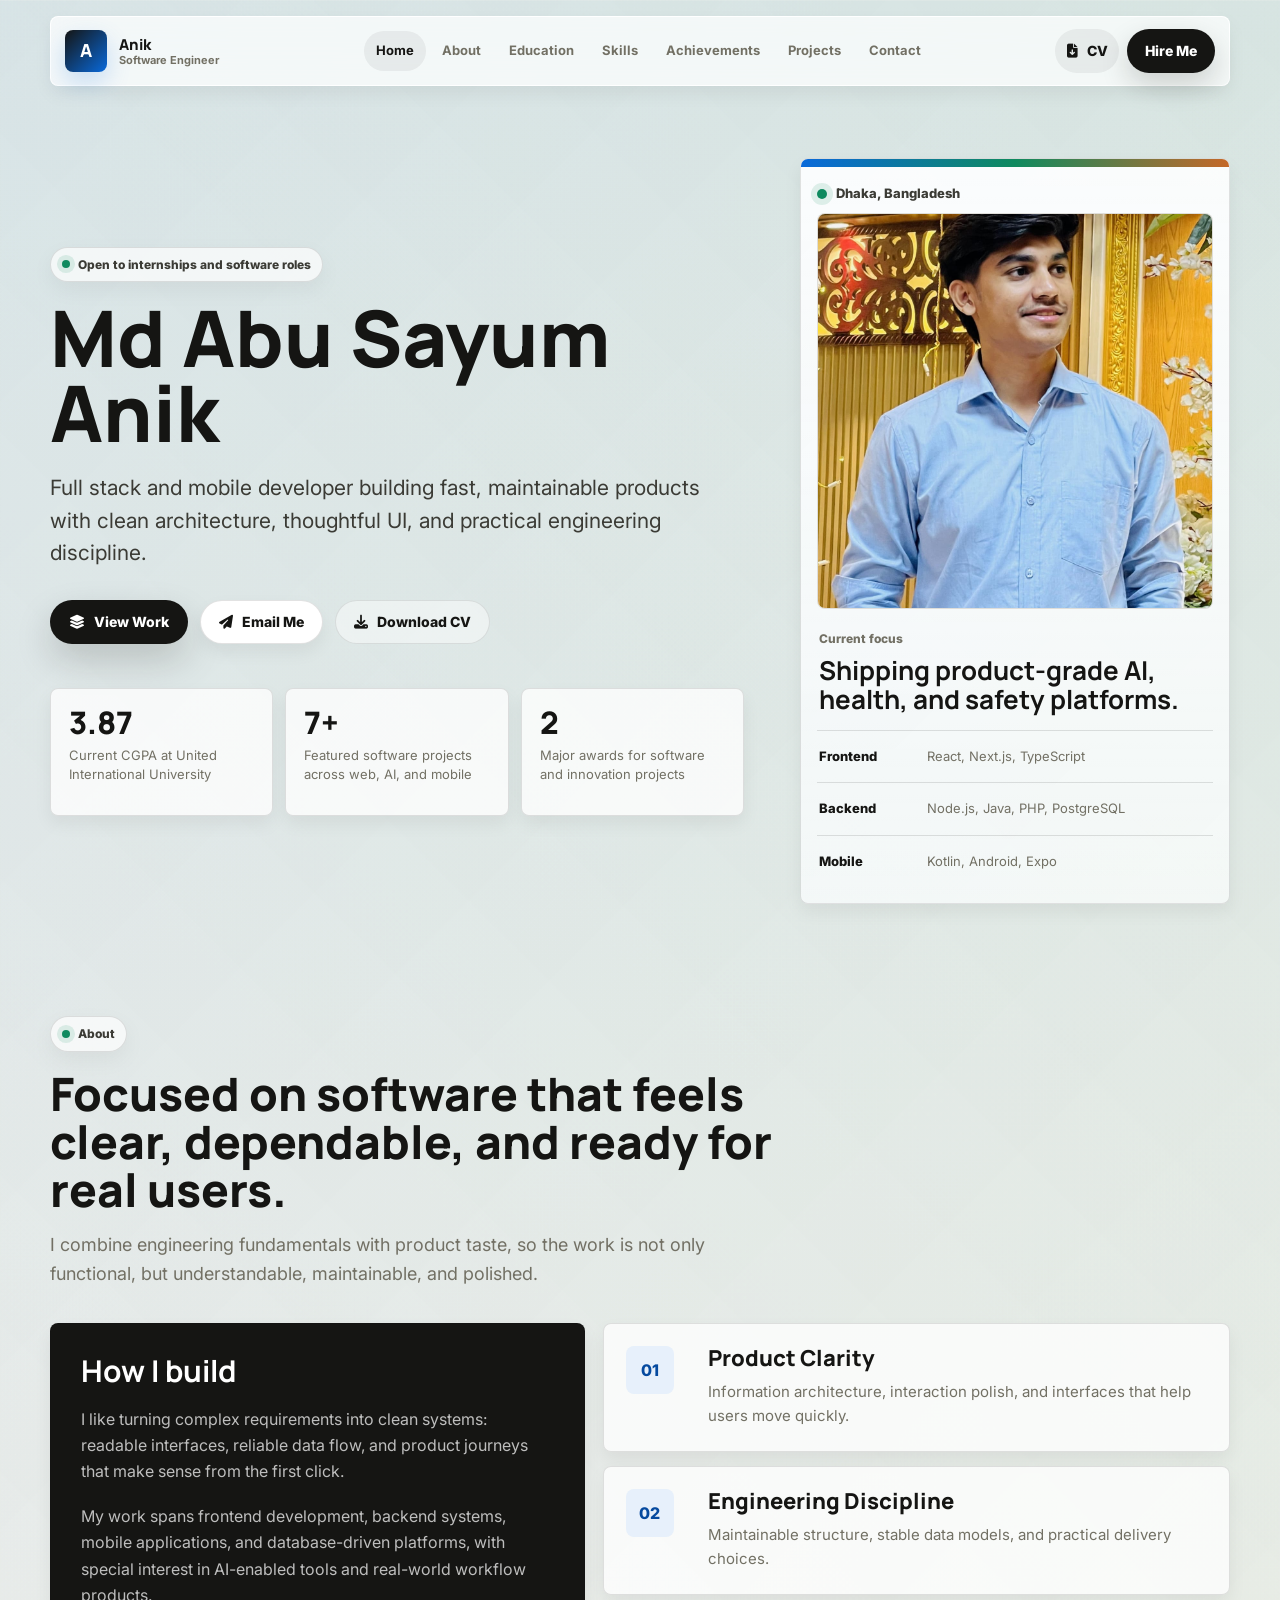
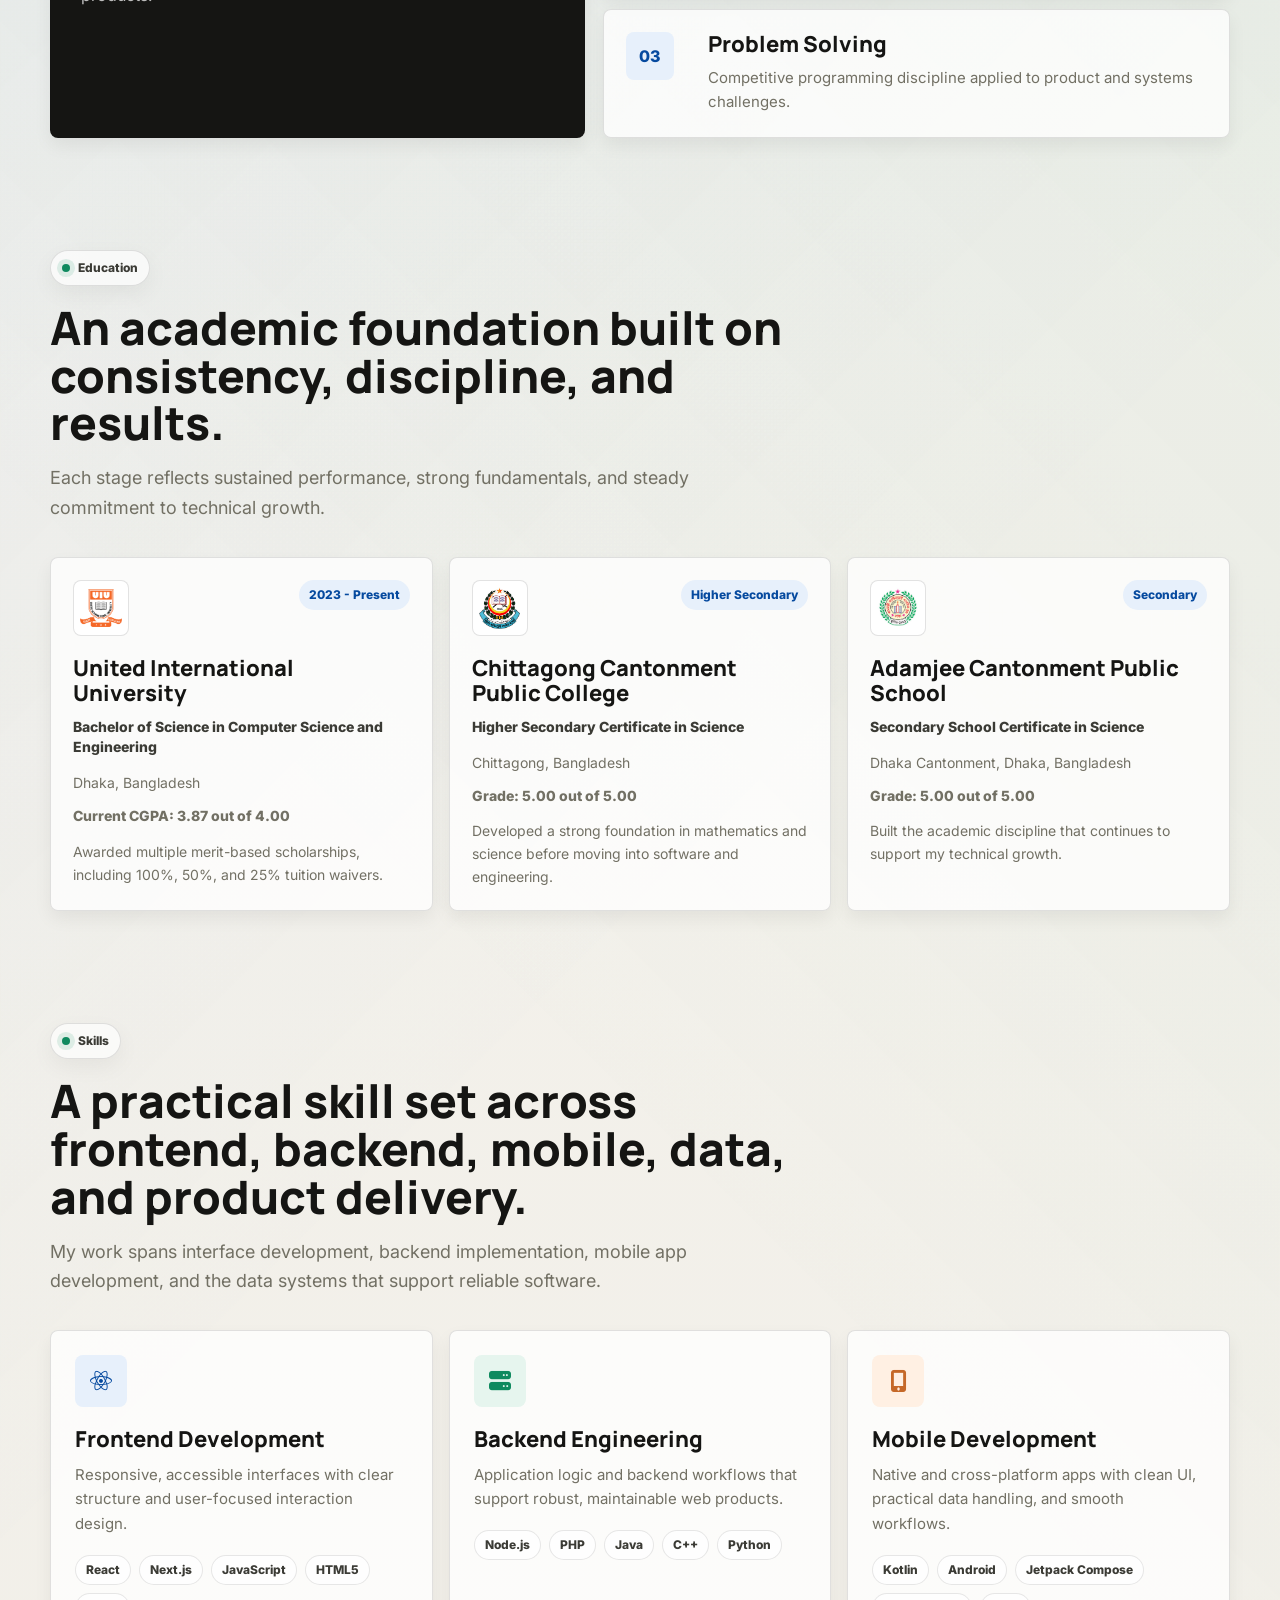
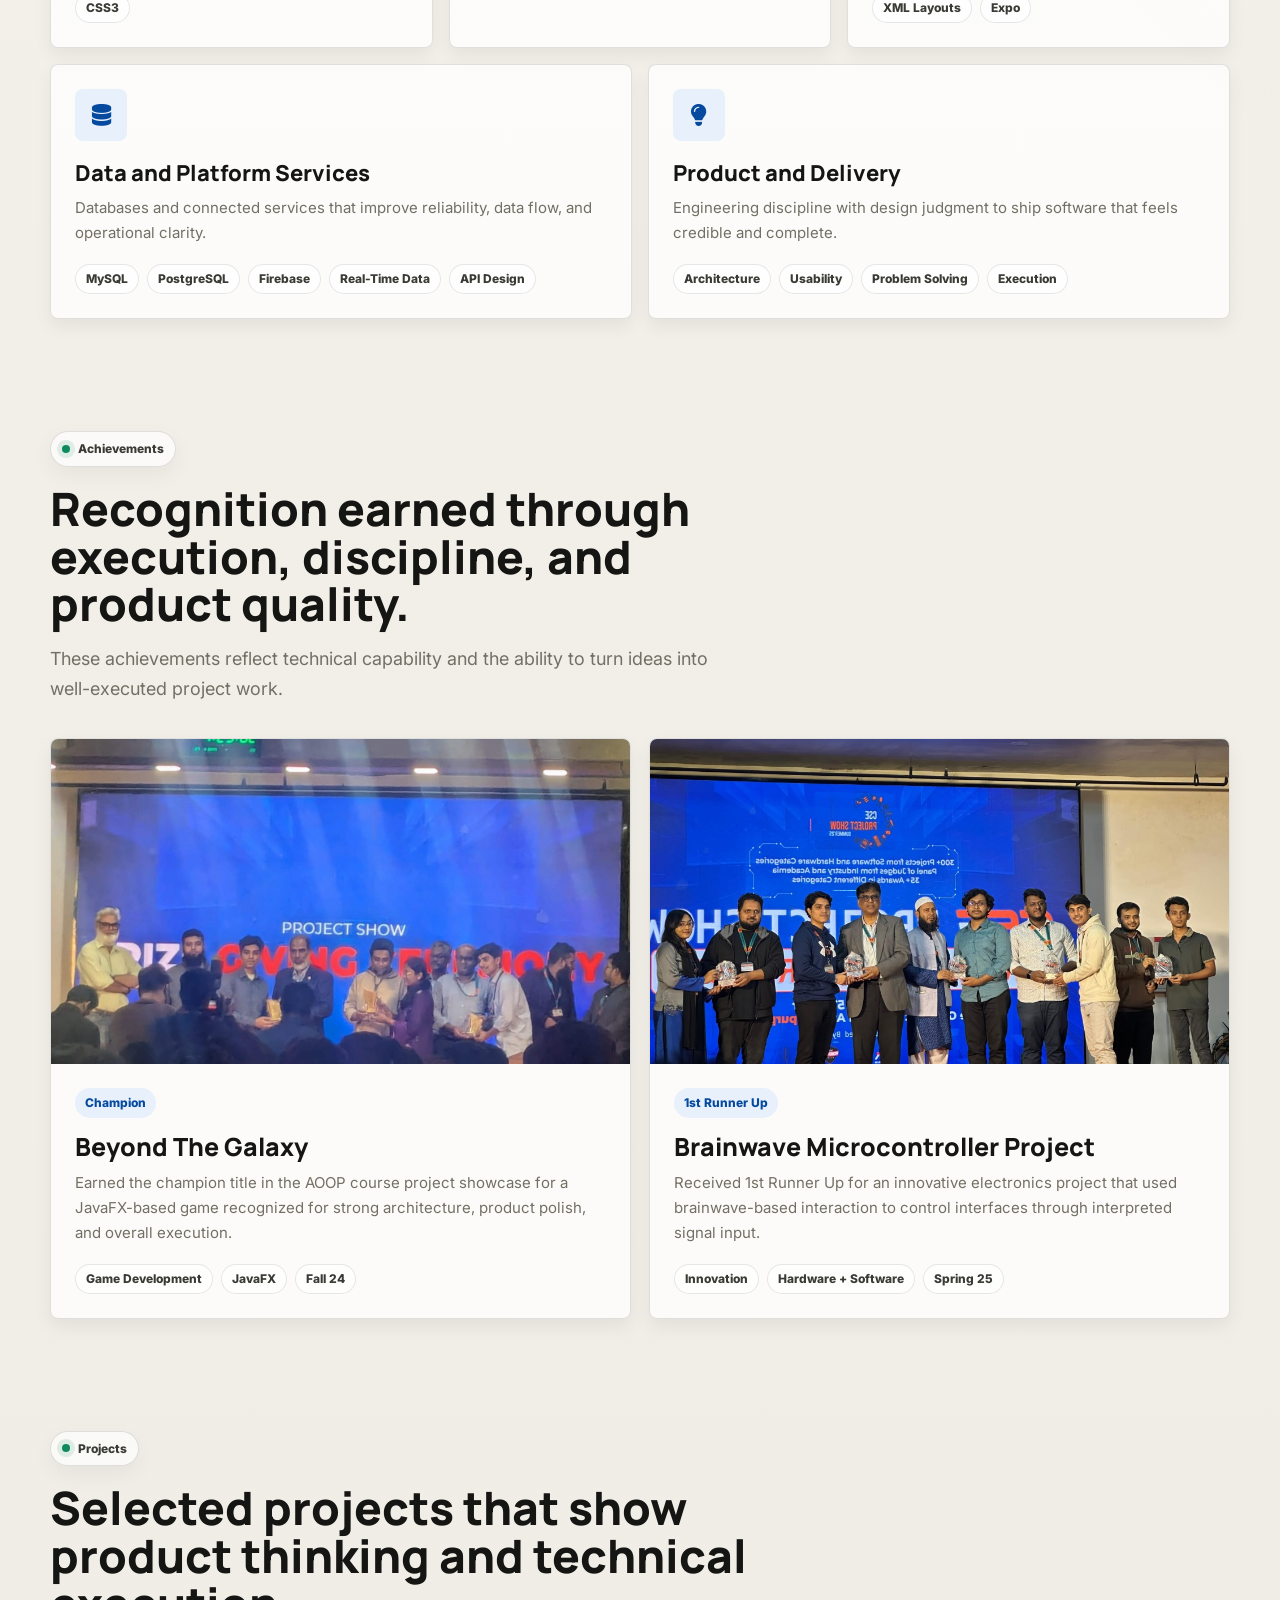
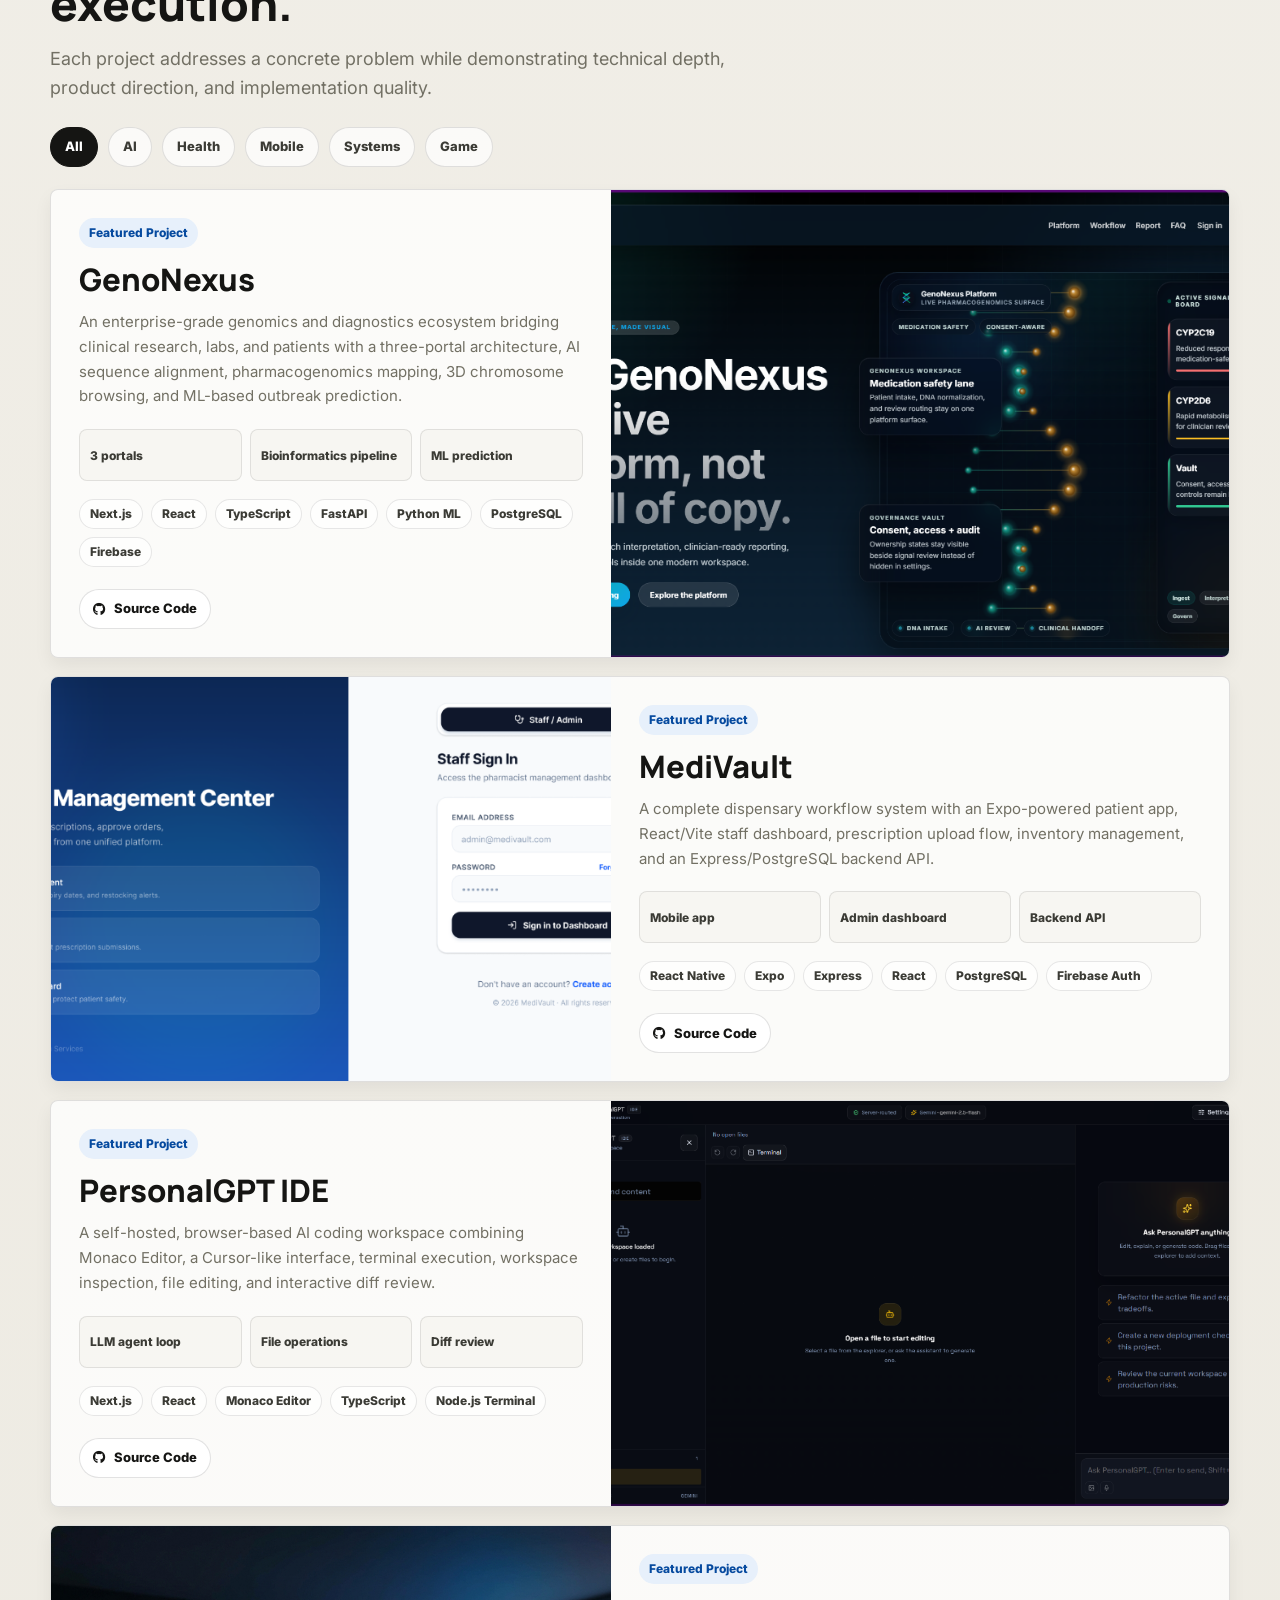
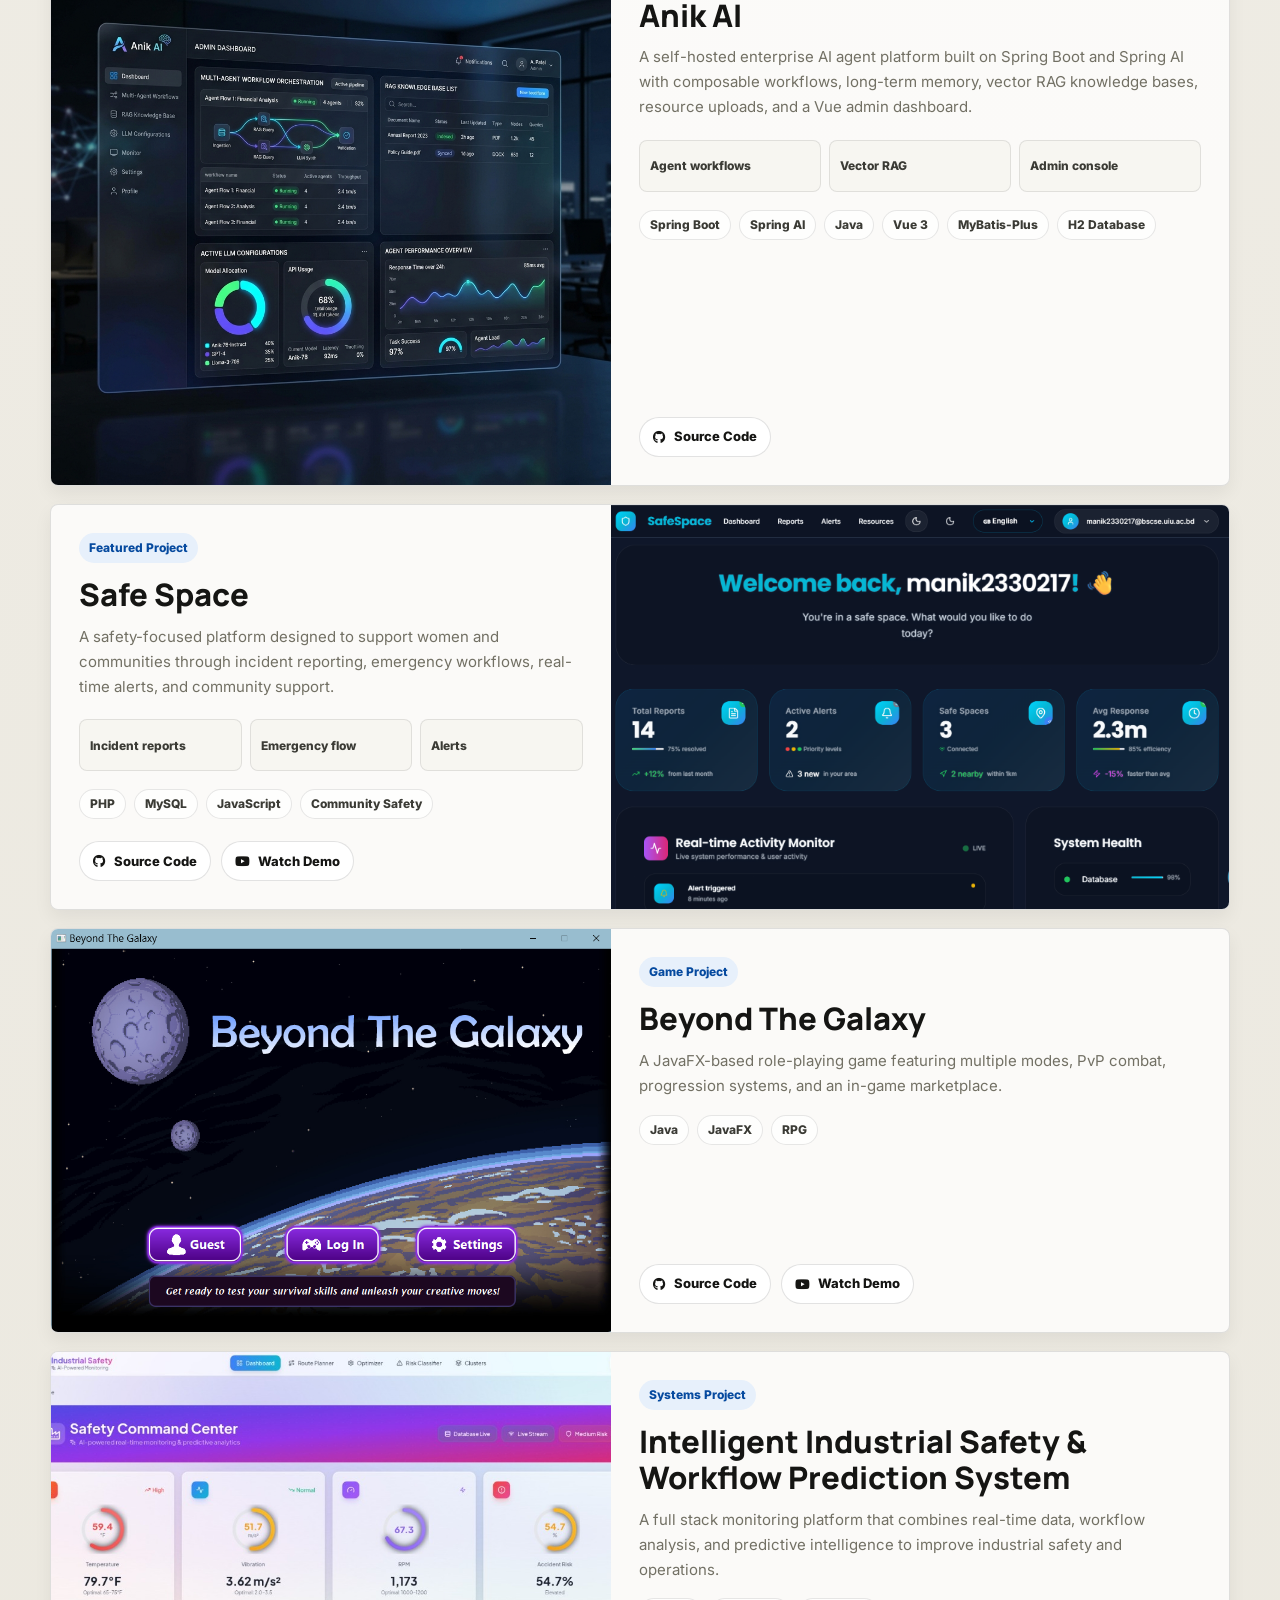
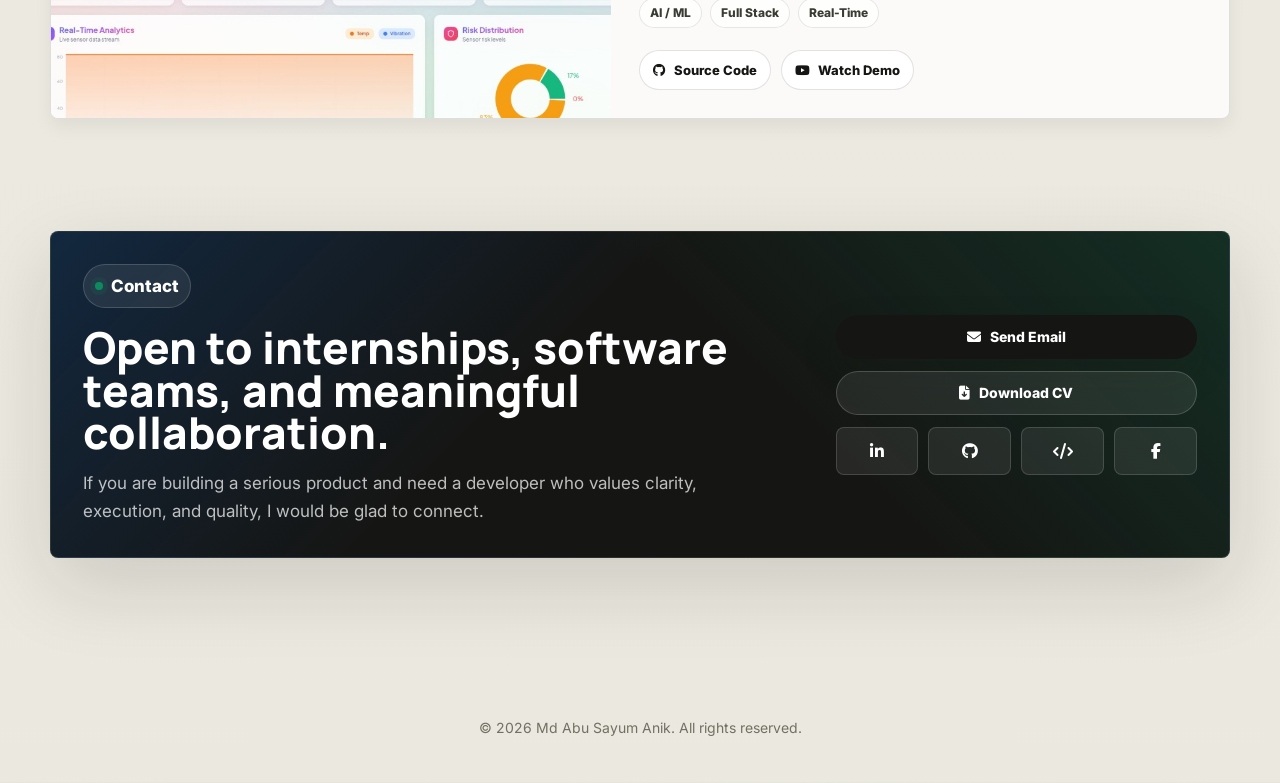
==== commit 17d22538: "Remove cursor glow effect from HTML, CSS, and JavaScript" ====
--- a/index.html
+++ b/index.html
@@ -19,7 +19,6 @@
 <body>
   <div class="scroll-progress" id="scroll-progress" aria-hidden="true"></div>
   <div class="site-backdrop" aria-hidden="true"></div>
-  <div class="cursor-glow" id="cursor-glow"></div>
 
   <header class="site-header">
     <nav class="navbar" aria-label="Primary">
--- a/style.css
+++ b/style.css
@@ -122,29 +122,6 @@
     linear-gradient(118deg, transparent 0%, rgba(9, 105, 218, 0.05) 38%, transparent 39%),
     linear-gradient(62deg, transparent 0%, rgba(197, 104, 40, 0.08) 64%, transparent 65%);
 }
-
-.cursor-glow {
-  position: fixed;
-  left: 0;
-  top: 0;
-  z-index: 5;
-  width: 132px;
-  height: 132px;
-  border: 1px solid rgba(9, 105, 218, 0.14);
-  border-radius: var(--radius);
-  background:
-    linear-gradient(135deg, rgba(9, 105, 218, 0.08), rgba(15, 138, 95, 0.04)),
-    linear-gradient(45deg, transparent 48%, rgba(21, 21, 19, 0.08) 49%, rgba(21, 21, 19, 0.08) 51%, transparent 52%);
-  opacity: 0;
-  pointer-events: none;
-  transform: translate(-50%, -50%);
-  transition: left 0.14s ease, top 0.14s ease, opacity 0.2s ease;
-}
-
-.cursor-glow.active {
-  opacity: 1;
-}
-
 main {
   padding: 0 24px 112px;
 }
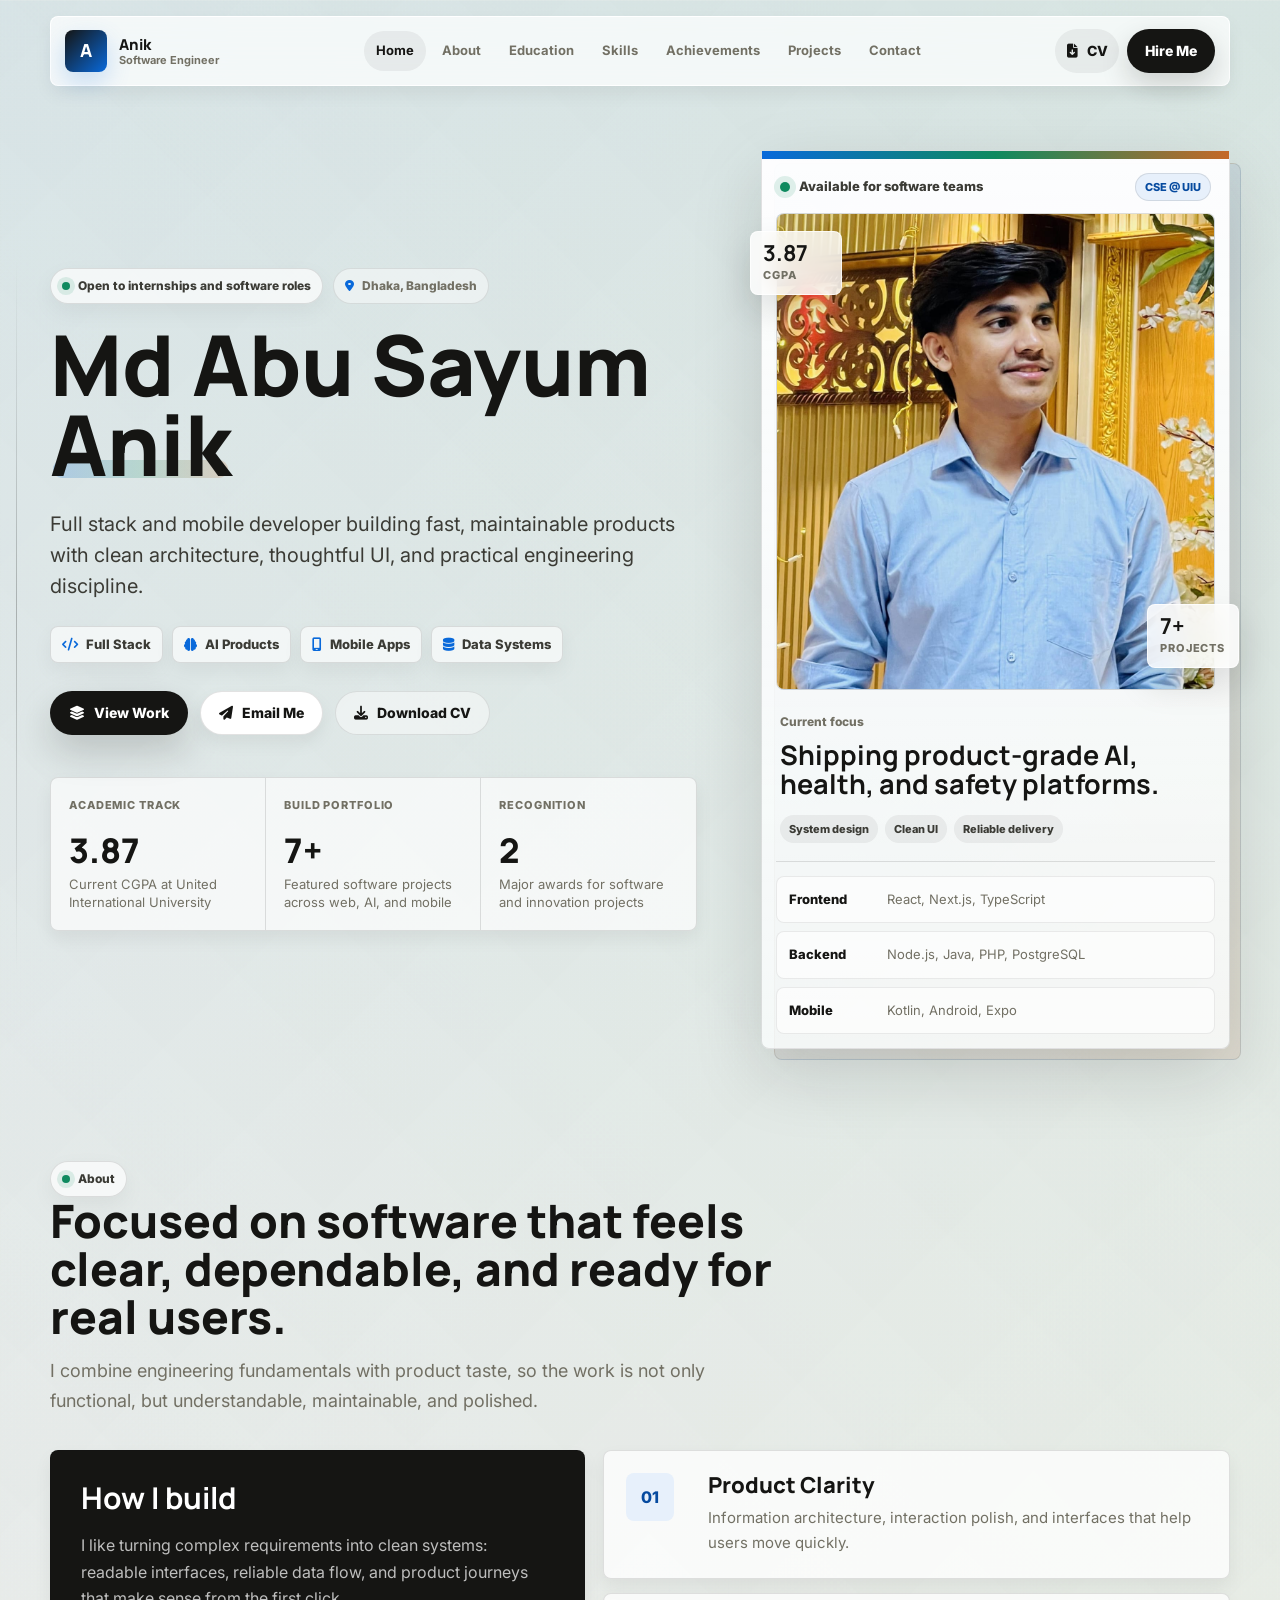
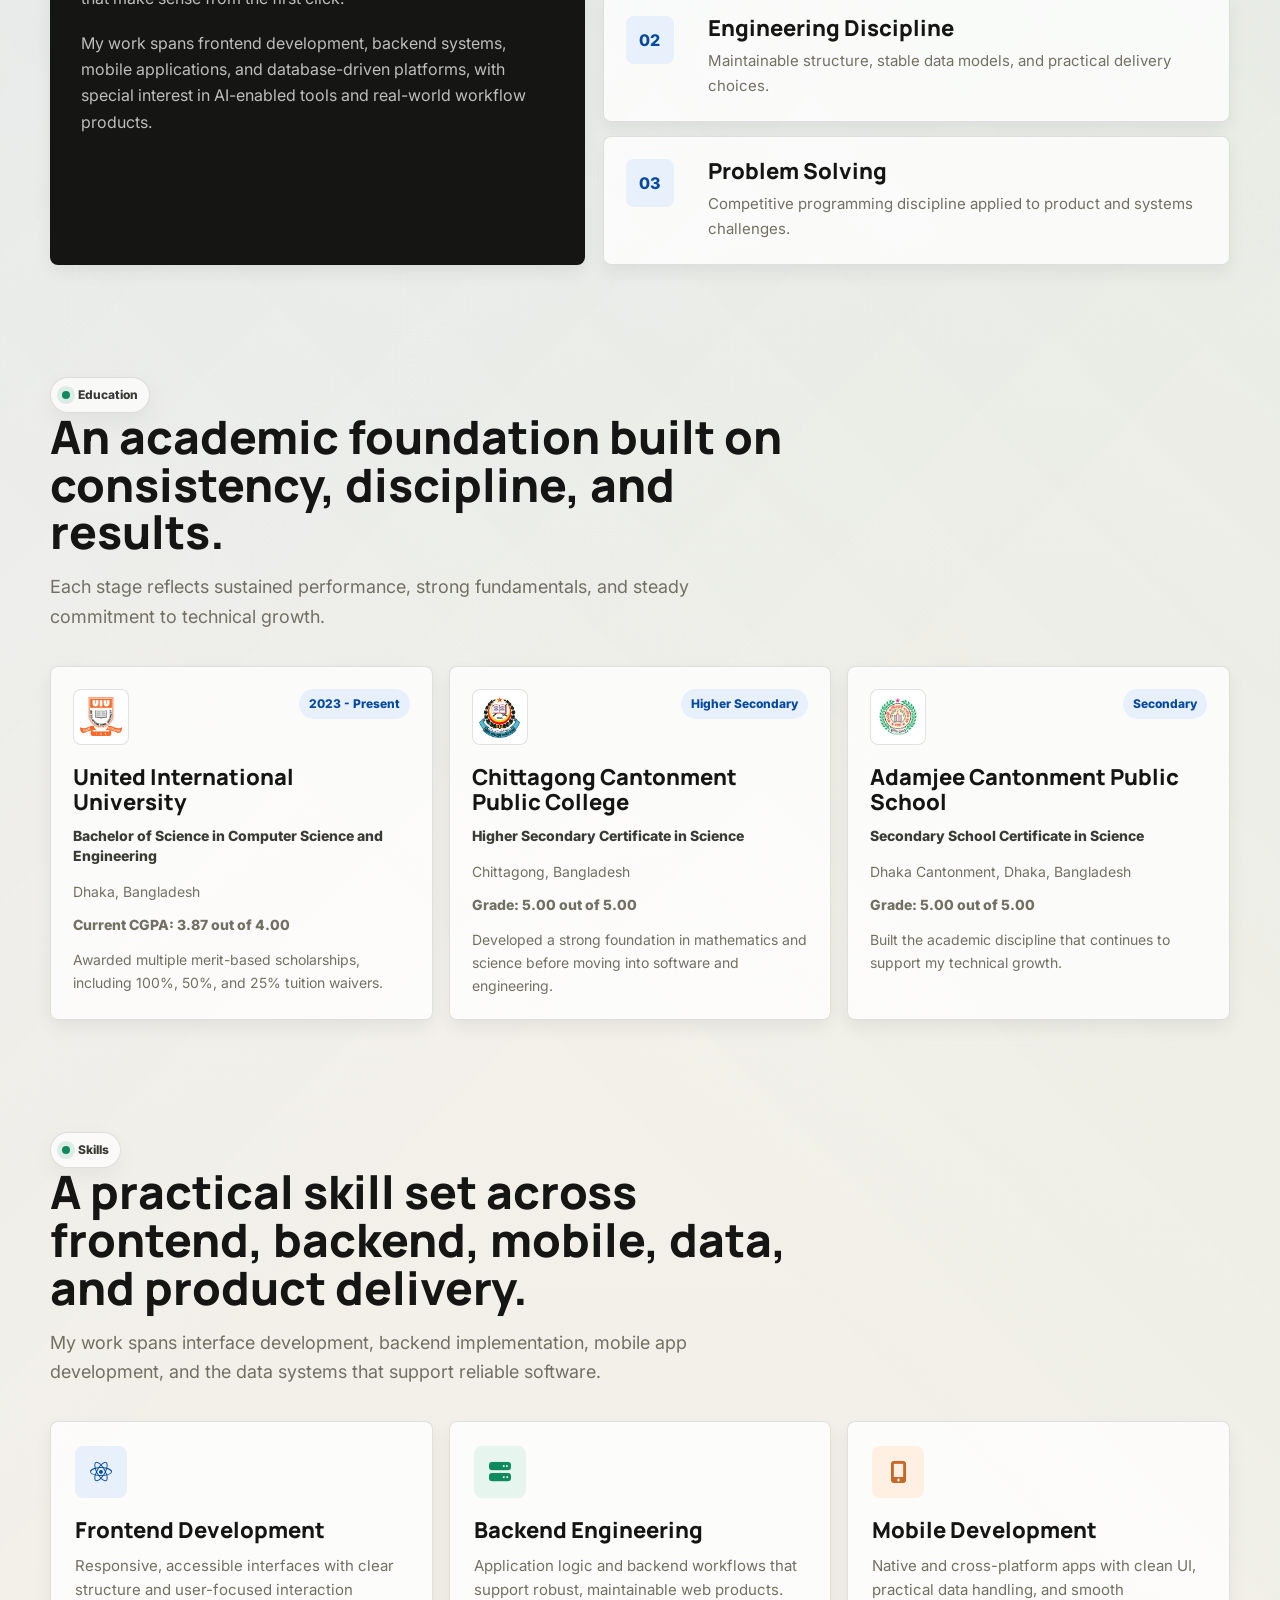
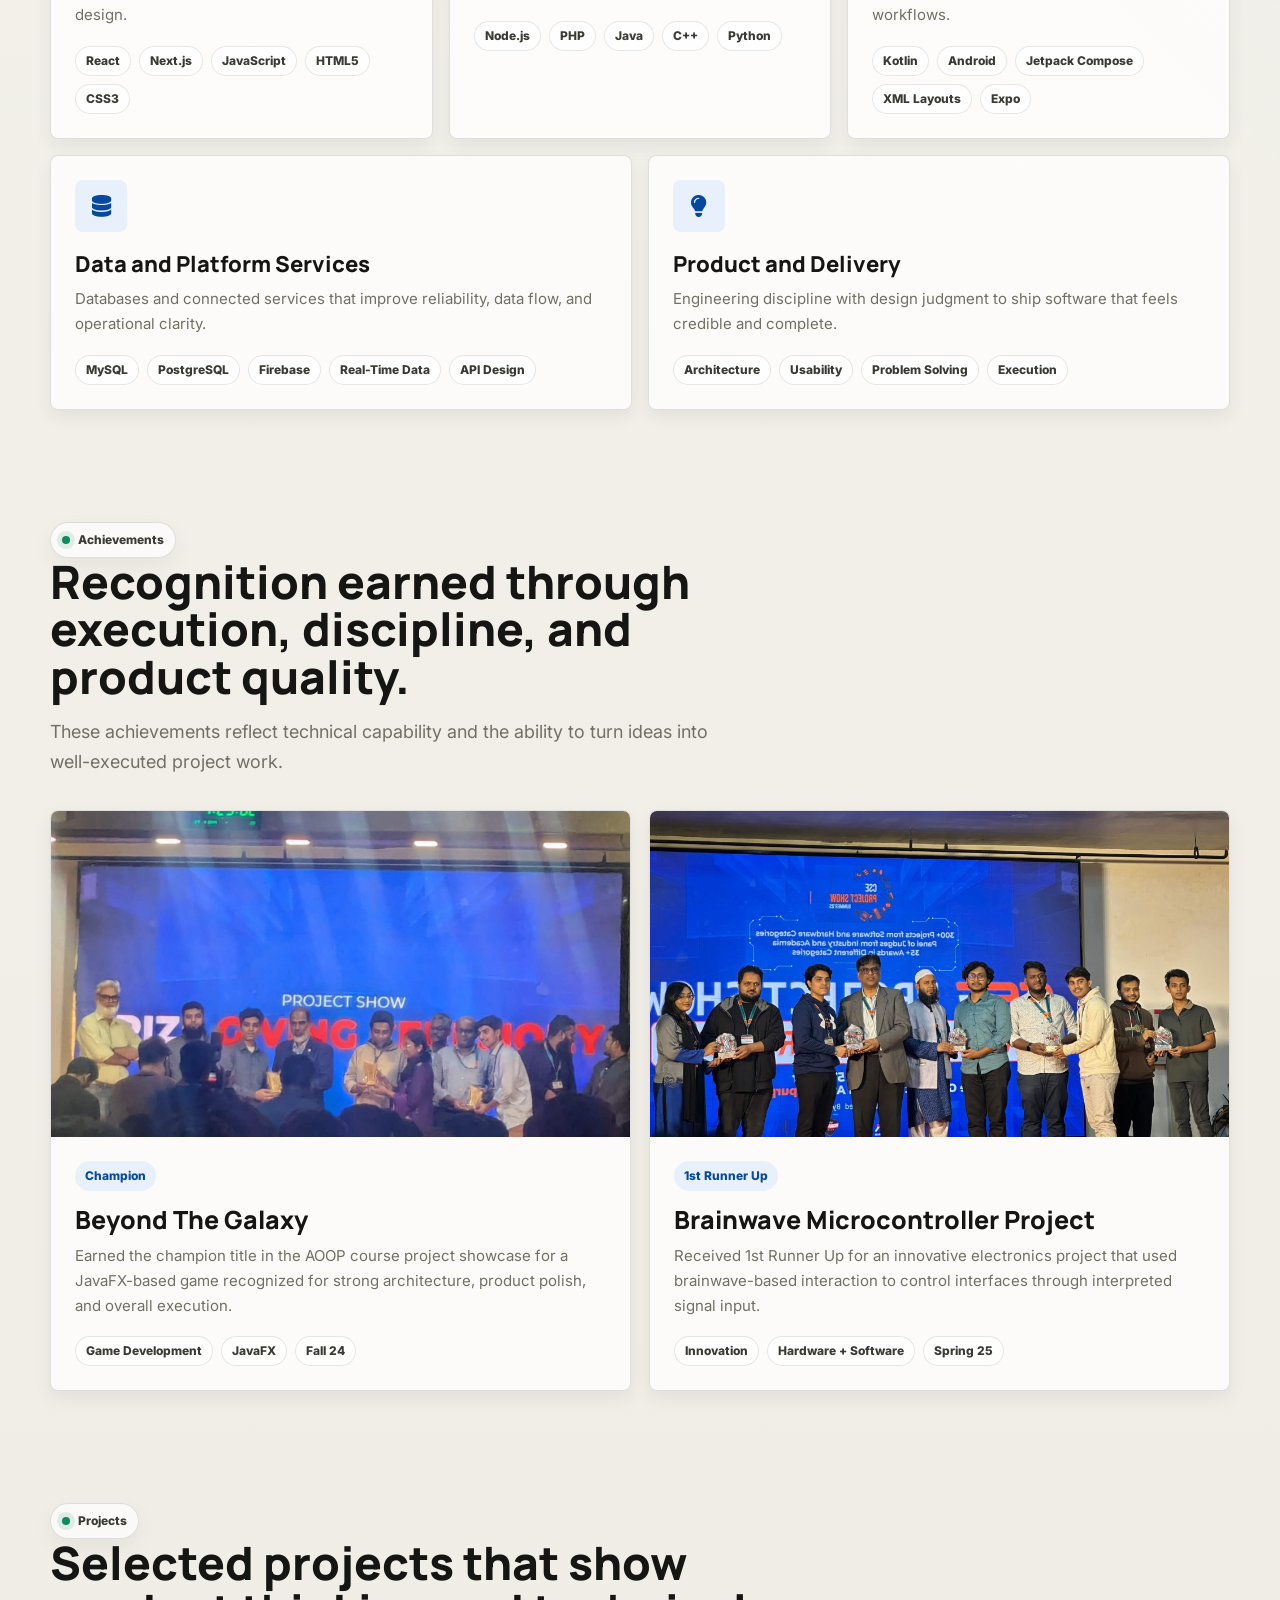
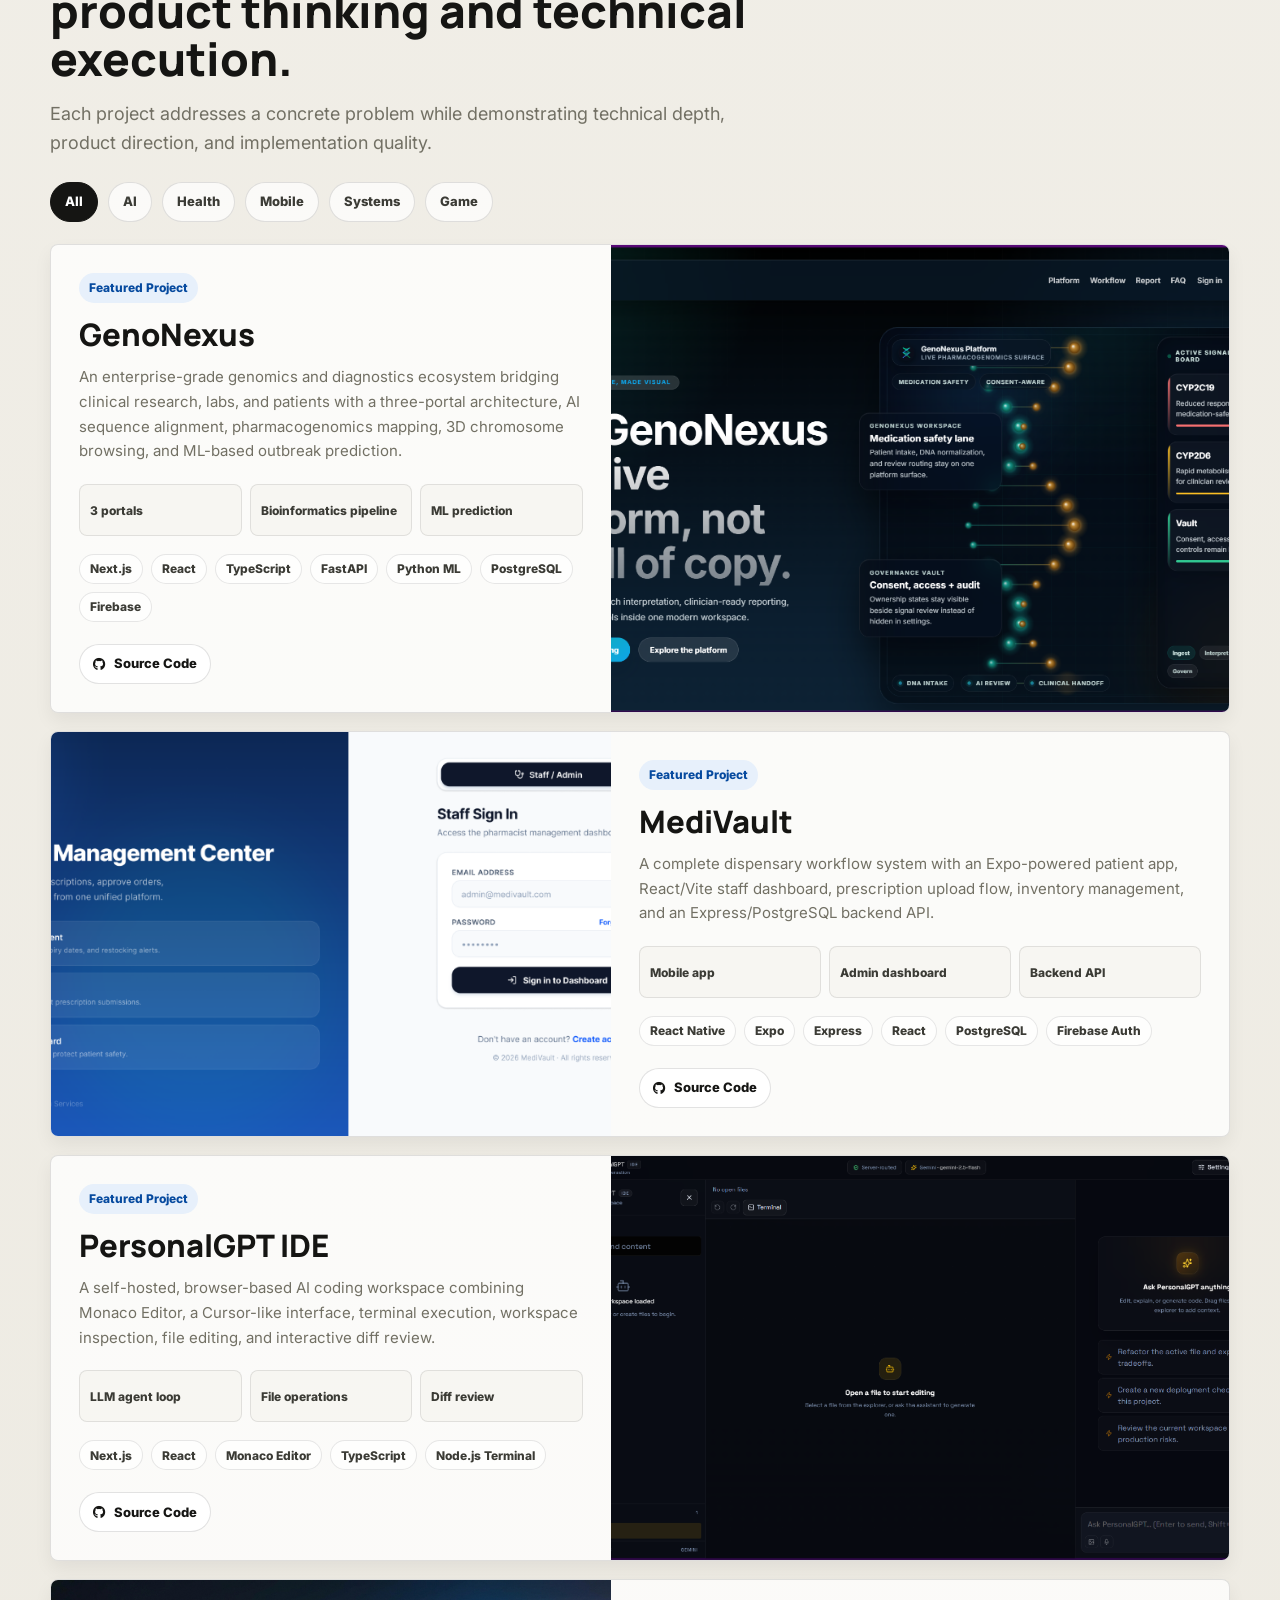
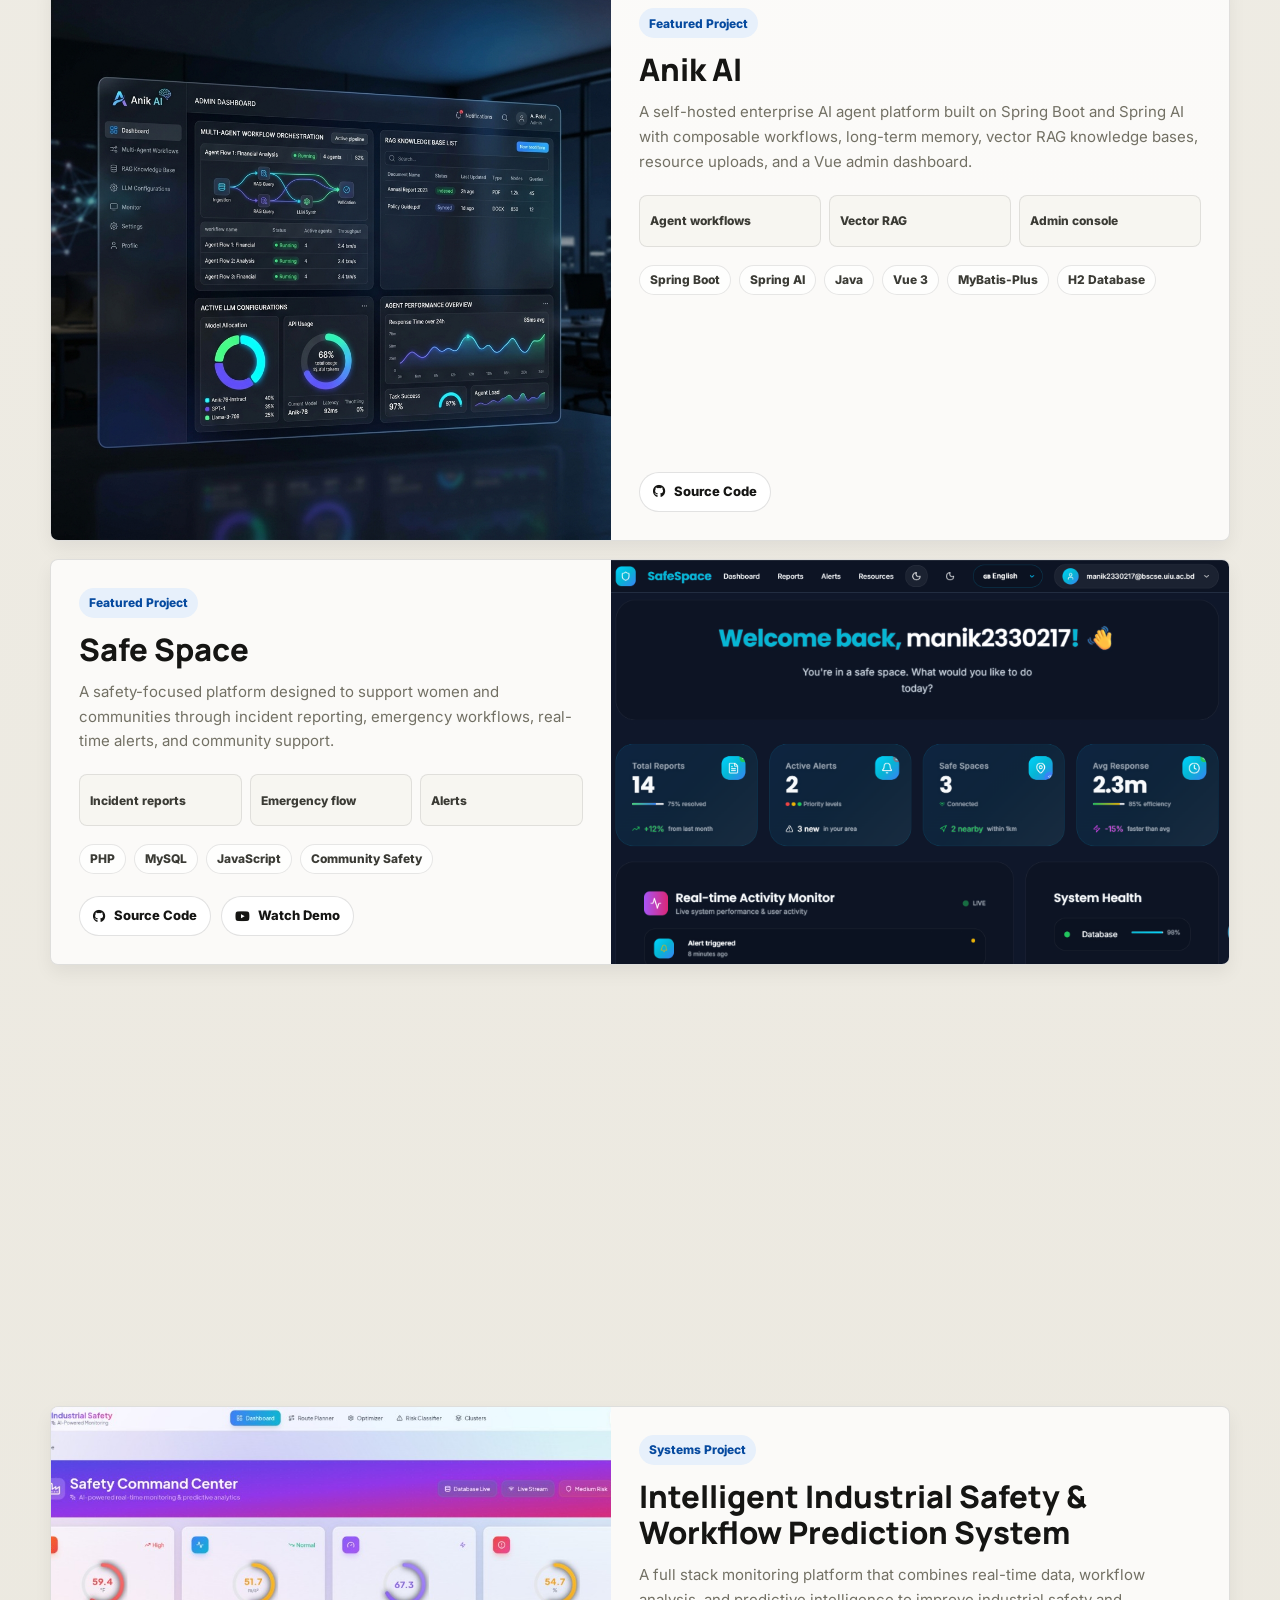
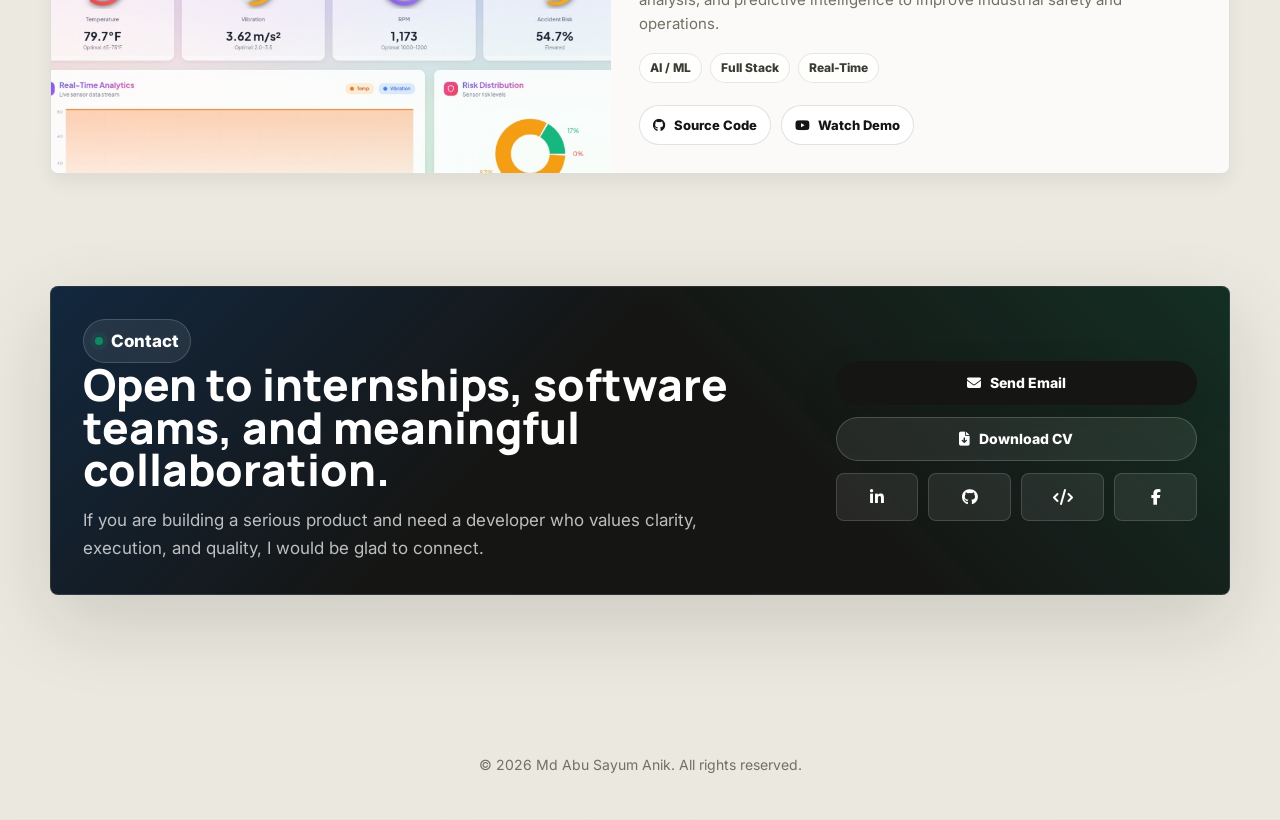
==== commit 17c37e36: "Apply dark glassmorphic theme and portfolio updates" ====
--- a/index.html
+++ b/index.html
@@ -60,12 +60,25 @@
   <main>
     <section id="home" class="hero">
       <div class="hero-copy reveal">
-        <p class="eyebrow">Open to internships and software roles</p>
+        <div class="hero-kicker">
+          <p class="eyebrow">Open to internships and software roles</p>
+          <span class="hero-location">
+            <i class="fa-solid fa-location-dot" aria-hidden="true"></i>
+            Dhaka, Bangladesh
+          </span>
+        </div>
         <h1>Md Abu Sayum <span>Anik</span></h1>
         <p class="hero-lede">
           Full stack and mobile developer building fast, maintainable products with clean architecture, thoughtful UI,
           and practical engineering discipline.
         </p>
+
+        <div class="hero-specialties" aria-label="Core specialties">
+          <span><i class="fa-solid fa-code" aria-hidden="true"></i> Full Stack</span>
+          <span><i class="fa-solid fa-brain" aria-hidden="true"></i> AI Products</span>
+          <span><i class="fa-solid fa-mobile-screen" aria-hidden="true"></i> Mobile Apps</span>
+          <span><i class="fa-solid fa-database" aria-hidden="true"></i> Data Systems</span>
+        </div>
 
         <div class="hero-actions">
           <a href="#projects" class="btn btn-primary">
@@ -84,14 +97,17 @@
 
         <div class="hero-proof" aria-label="Portfolio highlights">
           <div class="proof-item reveal" data-delay="1">
+            <small>Academic track</small>
             <span data-count="3.87">3.87</span>
             <p>Current CGPA at United International University</p>
           </div>
           <div class="proof-item reveal" data-delay="2">
+            <small>Build portfolio</small>
             <span data-count="7">7+</span>
             <p>Featured software projects across web, AI, and mobile</p>
           </div>
           <div class="proof-item reveal" data-delay="3">
+            <small>Recognition</small>
             <span data-count="2">2</span>
             <p>Major awards for software and innovation projects</p>
           </div>
@@ -100,16 +116,34 @@
 
       <div class="hero-visual reveal">
         <div class="portrait-panel">
-          <div class="portrait-topline">
-            <span class="status-dot"></span>
-            <span>Dhaka, Bangladesh</span>
-          </div>
-          <div class="portrait-frame">
-            <img src="profile.jpeg" alt="Md Abu Sayum Anik portrait">
+          <div class="portrait-header">
+            <div class="portrait-topline">
+              <span class="status-dot"></span>
+              <span>Available for software teams</span>
+            </div>
+            <span class="portrait-code">CSE @ UIU</span>
+          </div>
+          <div class="portrait-stage">
+            <div class="portrait-frame">
+              <img src="profile.jpeg" alt="Md Abu Sayum Anik portrait">
+            </div>
+            <div class="portrait-badge portrait-badge-top">
+              <strong>3.87</strong>
+              <span>CGPA</span>
+            </div>
+            <div class="portrait-badge portrait-badge-bottom">
+              <strong>7+</strong>
+              <span>Projects</span>
+            </div>
           </div>
           <div class="portrait-copy">
             <p>Current focus</p>
             <h2>Shipping product-grade AI, health, and safety platforms.</h2>
+            <div class="portrait-focus">
+              <span>System design</span>
+              <span>Clean UI</span>
+              <span>Reliable delivery</span>
+            </div>
           </div>
           <dl class="profile-signals">
             <div>
--- a/style.css
+++ b/style.css
@@ -331,23 +331,56 @@
 }
 
 .hero {
-  min-height: 88vh;
+  min-height: calc(100vh - 92px);
+  position: relative;
   display: grid;
-  grid-template-columns: minmax(0, 1.08fr) minmax(340px, 430px);
-  align-items: center;
-  gap: 56px;
-  padding-top: 72px;
+  grid-template-columns: minmax(0, 1.05fr) minmax(380px, 0.76fr);
+  align-items: center;
+  gap: 64px;
+  padding-top: 64px;
+}
+
+.hero::before {
+  content: "";
+  position: absolute;
+  left: -34px;
+  top: 18%;
+  bottom: 8%;
+  width: 1px;
+  background: linear-gradient(180deg, transparent, rgba(21, 21, 19, 0.26), transparent);
+}
+
+.hero::after {
+  content: "PORTFOLIO / 2026";
+  position: absolute;
+  left: -68px;
+  top: 50%;
+  color: rgba(21, 21, 19, 0.34);
+  font-size: 11px;
+  font-weight: 800;
+  letter-spacing: 0.16em;
+  writing-mode: vertical-rl;
+  transform: translateY(-50%) rotate(180deg);
 }
 
 .hero-copy {
-  max-width: 760px;
+  max-width: 800px;
+  position: relative;
+}
+
+.hero-kicker {
+  display: flex;
+  flex-wrap: wrap;
+  align-items: center;
+  gap: 10px;
+  margin-bottom: 20px;
 }
 
 .eyebrow {
   display: inline-flex;
   align-items: center;
   gap: 8px;
-  margin-bottom: 18px;
+  margin-bottom: 0;
   padding: 7px 11px;
   border: 1px solid var(--line);
   border-radius: 999px;
@@ -369,6 +402,24 @@
   box-shadow: 0 0 0 5px rgba(15, 138, 95, 0.12);
 }
 
+.hero-location {
+  min-height: 34px;
+  display: inline-flex;
+  align-items: center;
+  gap: 8px;
+  padding: 7px 11px;
+  border: 1px solid rgba(21, 21, 19, 0.1);
+  border-radius: 999px;
+  color: var(--muted);
+  background: rgba(255, 255, 255, 0.46);
+  font-size: 12px;
+  font-weight: 800;
+}
+
+.hero-location i {
+  color: var(--primary);
+}
+
 .hero h1,
 .section-heading h2,
 .contact-copy h2 {
@@ -379,27 +430,67 @@
 }
 
 .hero h1 {
-  max-width: 12ch;
-  margin-bottom: 22px;
-  font-size: 78px;
+  max-width: 11ch;
+  margin-bottom: 24px;
+  font-size: 84px;
 }
 
 .hero h1 span {
-  display: block;
+  position: relative;
+  display: inline-block;
+}
+
+.hero h1 span::after {
+  content: "";
+  position: absolute;
+  left: 3px;
+  right: 3px;
+  bottom: 7px;
+  z-index: -1;
+  height: 18px;
+  border-radius: 999px;
+  background: linear-gradient(90deg, rgba(9, 105, 218, 0.22), rgba(15, 138, 95, 0.18), rgba(197, 104, 40, 0.2));
 }
 
 .hero-lede {
-  max-width: 650px;
+  max-width: 680px;
   color: var(--ink-soft);
-  font-size: 21px;
+  font-size: 20px;
   line-height: 1.55;
+}
+
+.hero-specialties {
+  display: flex;
+  flex-wrap: wrap;
+  gap: 9px;
+  max-width: 700px;
+  margin-top: 24px;
+}
+
+.hero-specialties span {
+  min-height: 36px;
+  display: inline-flex;
+  align-items: center;
+  gap: 8px;
+  padding: 7px 11px;
+  border: 1px solid rgba(21, 21, 19, 0.12);
+  border-radius: var(--radius);
+  color: var(--ink-soft);
+  background: rgba(255, 255, 255, 0.62);
+  box-shadow: 0 8px 20px rgba(21, 21, 19, 0.05);
+  font-size: 13px;
+  font-weight: 800;
+}
+
+.hero-specialties i {
+  color: var(--primary);
 }
 
 .hero-actions {
   display: flex;
   flex-wrap: wrap;
   gap: 12px;
-  margin-top: 30px;
+  margin-top: 28px;
 }
 
 .btn {
@@ -436,8 +527,14 @@
 .hero-proof {
   display: grid;
   grid-template-columns: repeat(3, minmax(0, 1fr));
-  gap: 12px;
-  margin-top: 44px;
+  gap: 0;
+  max-width: 760px;
+  margin-top: 42px;
+  overflow: hidden;
+  border: 1px solid rgba(21, 21, 19, 0.12);
+  border-radius: var(--radius);
+  background: rgba(255, 255, 255, 0.66);
+  box-shadow: var(--shadow-sm);
 }
 
 .proof-item,
@@ -456,8 +553,27 @@
 }
 
 .proof-item {
-  min-height: 128px;
+  min-height: 134px;
   padding: 18px;
+  border: 0;
+  border-right: 1px solid var(--line);
+  border-radius: 0;
+  background: transparent;
+  box-shadow: none;
+}
+
+.proof-item:last-child {
+  border-right: 0;
+}
+
+.proof-item small {
+  display: block;
+  margin-bottom: 18px;
+  color: var(--muted);
+  font-size: 11px;
+  font-weight: 800;
+  letter-spacing: 0.08em;
+  text-transform: uppercase;
 }
 
 .proof-item span {
@@ -465,7 +581,7 @@
   margin-bottom: 8px;
   color: var(--ink);
   font-family: "Manrope", sans-serif;
-  font-size: 31px;
+  font-size: 34px;
   font-weight: 800;
   line-height: 1;
 }
@@ -477,7 +593,7 @@
 }
 
 .hero-visual {
-  align-self: stretch;
+  align-self: center;
   display: flex;
   align-items: center;
 }
@@ -485,11 +601,22 @@
 .portrait-panel {
   width: 100%;
   position: relative;
-  overflow: hidden;
-  padding: 16px;
+  overflow: visible;
+  padding: 14px;
   background:
-    linear-gradient(180deg, rgba(255, 255, 255, 0.92), rgba(255, 255, 255, 0.76)),
-    linear-gradient(135deg, rgba(9, 105, 218, 0.1), rgba(15, 138, 95, 0.08));
+    linear-gradient(180deg, rgba(255, 255, 255, 0.96), rgba(255, 255, 255, 0.78)),
+    linear-gradient(135deg, rgba(9, 105, 218, 0.08), rgba(15, 138, 95, 0.08));
+  box-shadow: 0 24px 70px rgba(21, 21, 19, 0.15);
+}
+
+.portrait-panel::after {
+  content: "";
+  position: absolute;
+  inset: 12px -12px -12px 12px;
+  z-index: -1;
+  border: 1px solid rgba(21, 21, 19, 0.11);
+  border-radius: var(--radius);
+  background: linear-gradient(135deg, rgba(9, 105, 218, 0.1), rgba(197, 104, 40, 0.1));
 }
 
 .portrait-panel::before {
@@ -502,14 +629,36 @@
   background: linear-gradient(90deg, var(--primary), var(--accent), var(--warm));
 }
 
+.portrait-header {
+  min-height: 44px;
+  display: flex;
+  align-items: center;
+  justify-content: space-between;
+  gap: 12px;
+  padding: 8px 4px 12px;
+}
+
 .portrait-topline {
-  min-height: 38px;
   display: flex;
   align-items: center;
   gap: 9px;
   color: var(--ink-soft);
   font-size: 13px;
   font-weight: 800;
+}
+
+.portrait-code {
+  min-height: 28px;
+  display: inline-flex;
+  align-items: center;
+  padding: 0 9px;
+  border: 1px solid rgba(21, 21, 19, 0.11);
+  border-radius: 999px;
+  color: var(--primary-deep);
+  background: var(--primary-soft);
+  font-size: 11px;
+  font-weight: 800;
+  white-space: nowrap;
 }
 
 .status-dot {
@@ -521,23 +670,70 @@
   box-shadow: 0 0 0 6px rgba(15, 138, 95, 0.12);
 }
 
+.portrait-stage {
+  position: relative;
+}
+
 .portrait-frame {
-  aspect-ratio: 1 / 1;
+  aspect-ratio: 0.92 / 1;
   overflow: hidden;
   border-radius: var(--radius);
   border: 1px solid rgba(21, 21, 19, 0.12);
-  background: var(--surface-soft);
+  background:
+    linear-gradient(135deg, rgba(9, 105, 218, 0.1), transparent),
+    var(--surface-soft);
+  align-self: start;
+  box-shadow: inset 0 0 0 1px rgba(255, 255, 255, 0.35);
 }
 
 .portrait-frame img {
   width: 100%;
   height: 100%;
   object-fit: cover;
-  object-position: center 34%;
+  object-position: center top;
+}
+
+.portrait-badge {
+  position: absolute;
+  min-width: 92px;
+  display: grid;
+  gap: 2px;
+  padding: 10px 12px;
+  border: 1px solid rgba(255, 255, 255, 0.72);
+  border-radius: var(--radius);
+  background: rgba(255, 255, 255, 0.82);
+  box-shadow: 0 16px 34px rgba(21, 21, 19, 0.13);
+  backdrop-filter: blur(14px);
+  -webkit-backdrop-filter: blur(14px);
+}
+
+.portrait-badge strong {
+  color: var(--ink);
+  font-family: "Manrope", sans-serif;
+  font-size: 22px;
+  line-height: 1;
+}
+
+.portrait-badge span {
+  color: var(--muted);
+  font-size: 11px;
+  font-weight: 800;
+  text-transform: uppercase;
+  letter-spacing: 0.08em;
+}
+
+.portrait-badge-top {
+  top: 18px;
+  left: -26px;
+}
+
+.portrait-badge-bottom {
+  right: -24px;
+  bottom: 22px;
 }
 
 .portrait-copy {
-  padding: 20px 2px 16px;
+  padding: 22px 4px 18px;
   border-bottom: 1px solid var(--line);
 }
 
@@ -549,29 +745,47 @@
 }
 
 .portrait-copy h2 {
-  margin-top: 7px;
+  margin-top: 8px;
   color: var(--ink);
   font-family: "Manrope", sans-serif;
-  font-size: 26px;
-  line-height: 1.12;
+  font-size: 27px;
+  line-height: 1.1;
   letter-spacing: 0;
+}
+
+.portrait-focus {
+  display: flex;
+  flex-wrap: wrap;
+  gap: 7px;
+  margin-top: 16px;
+}
+
+.portrait-focus span {
+  min-height: 28px;
+  display: inline-flex;
+  align-items: center;
+  padding: 0 9px;
+  border-radius: 999px;
+  color: var(--ink-soft);
+  background: rgba(21, 21, 19, 0.06);
+  font-size: 11px;
+  font-weight: 800;
 }
 
 .profile-signals {
   display: grid;
-  gap: 0;
+  gap: 8px;
+  padding-top: 14px;
 }
 
 .profile-signals div {
   display: grid;
-  grid-template-columns: 92px minmax(0, 1fr);
-  gap: 16px;
-  padding: 15px 2px;
-  border-bottom: 1px solid var(--line);
-}
-
-.profile-signals div:last-child {
-  border-bottom: 0;
+  grid-template-columns: 86px minmax(0, 1fr);
+  gap: 12px;
+  padding: 12px;
+  border: 1px solid rgba(21, 21, 19, 0.08);
+  border-radius: var(--radius);
+  background: rgba(255, 255, 255, 0.62);
 }
 
 .profile-signals dt {
@@ -1161,6 +1375,11 @@
 }
 
 @media (max-width: 1120px) {
+  .hero::before,
+  .hero::after {
+    display: none;
+  }
+
   .nav-actions {
     display: none;
   }
@@ -1215,27 +1434,31 @@
     font-size: 66px;
   }
 
+  .hero h1 span {
+    display: block;
+  }
+
   .hero-visual {
     align-items: stretch;
   }
 
   .portrait-panel {
     display: grid;
-    grid-template-columns: 300px minmax(0, 1fr);
+    grid-template-columns: 320px minmax(0, 1fr);
     column-gap: 22px;
   }
 
-  .portrait-topline {
+  .portrait-header {
     grid-column: 1 / -1;
   }
 
   .portrait-copy {
-    align-self: end;
-    border-bottom: 0;
+    align-self: start;
   }
 
   .profile-signals {
     align-self: start;
+    padding-top: 0;
   }
 
   .education-grid,
@@ -1281,6 +1504,12 @@
 
   .proof-item {
     min-height: auto;
+    border-right: 0;
+    border-bottom: 1px solid var(--line);
+  }
+
+  .proof-item:last-child {
+    border-bottom: 0;
   }
 
   .about-grid,
@@ -1348,6 +1577,15 @@
     font-size: 17px;
   }
 
+  .hero-specialties {
+    display: grid;
+    grid-template-columns: 1fr 1fr;
+  }
+
+  .hero-specialties span {
+    min-width: 0;
+  }
+
   .hero-actions {
     display: grid;
     grid-template-columns: 1fr;
@@ -1359,6 +1597,27 @@
 
   .portrait-panel {
     display: block;
+    overflow: hidden;
+  }
+
+  .portrait-panel::after {
+    display: none;
+  }
+
+  .portrait-header {
+    align-items: flex-start;
+  }
+
+  .portrait-code {
+    display: none;
+  }
+
+  .portrait-badge-top {
+    left: 12px;
+  }
+
+  .portrait-badge-bottom {
+    right: 12px;
   }
 
   .portrait-copy h2 {
@@ -1439,6 +1698,10 @@
 @media (max-width: 420px) {
   .hero h1 {
     font-size: 36px;
+  }
+
+  .hero-specialties {
+    grid-template-columns: 1fr;
   }
 
   .navbar {
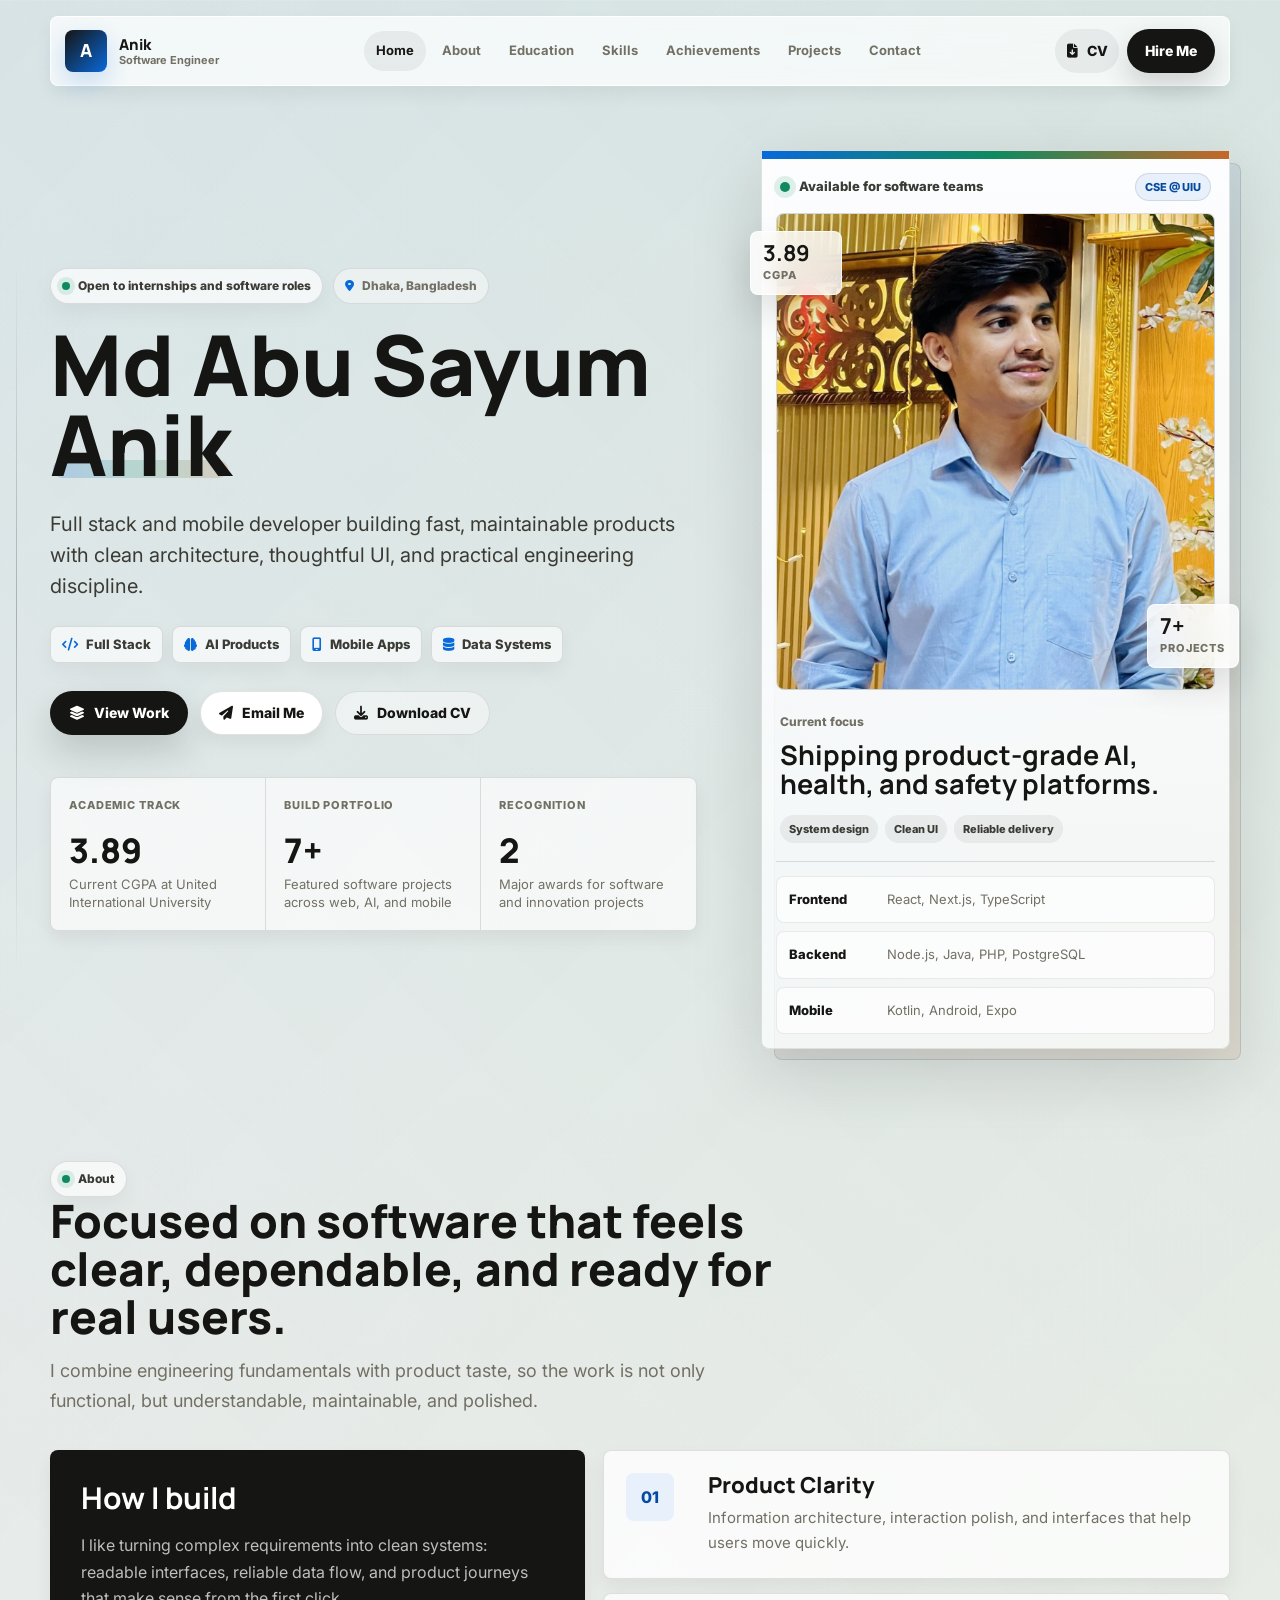
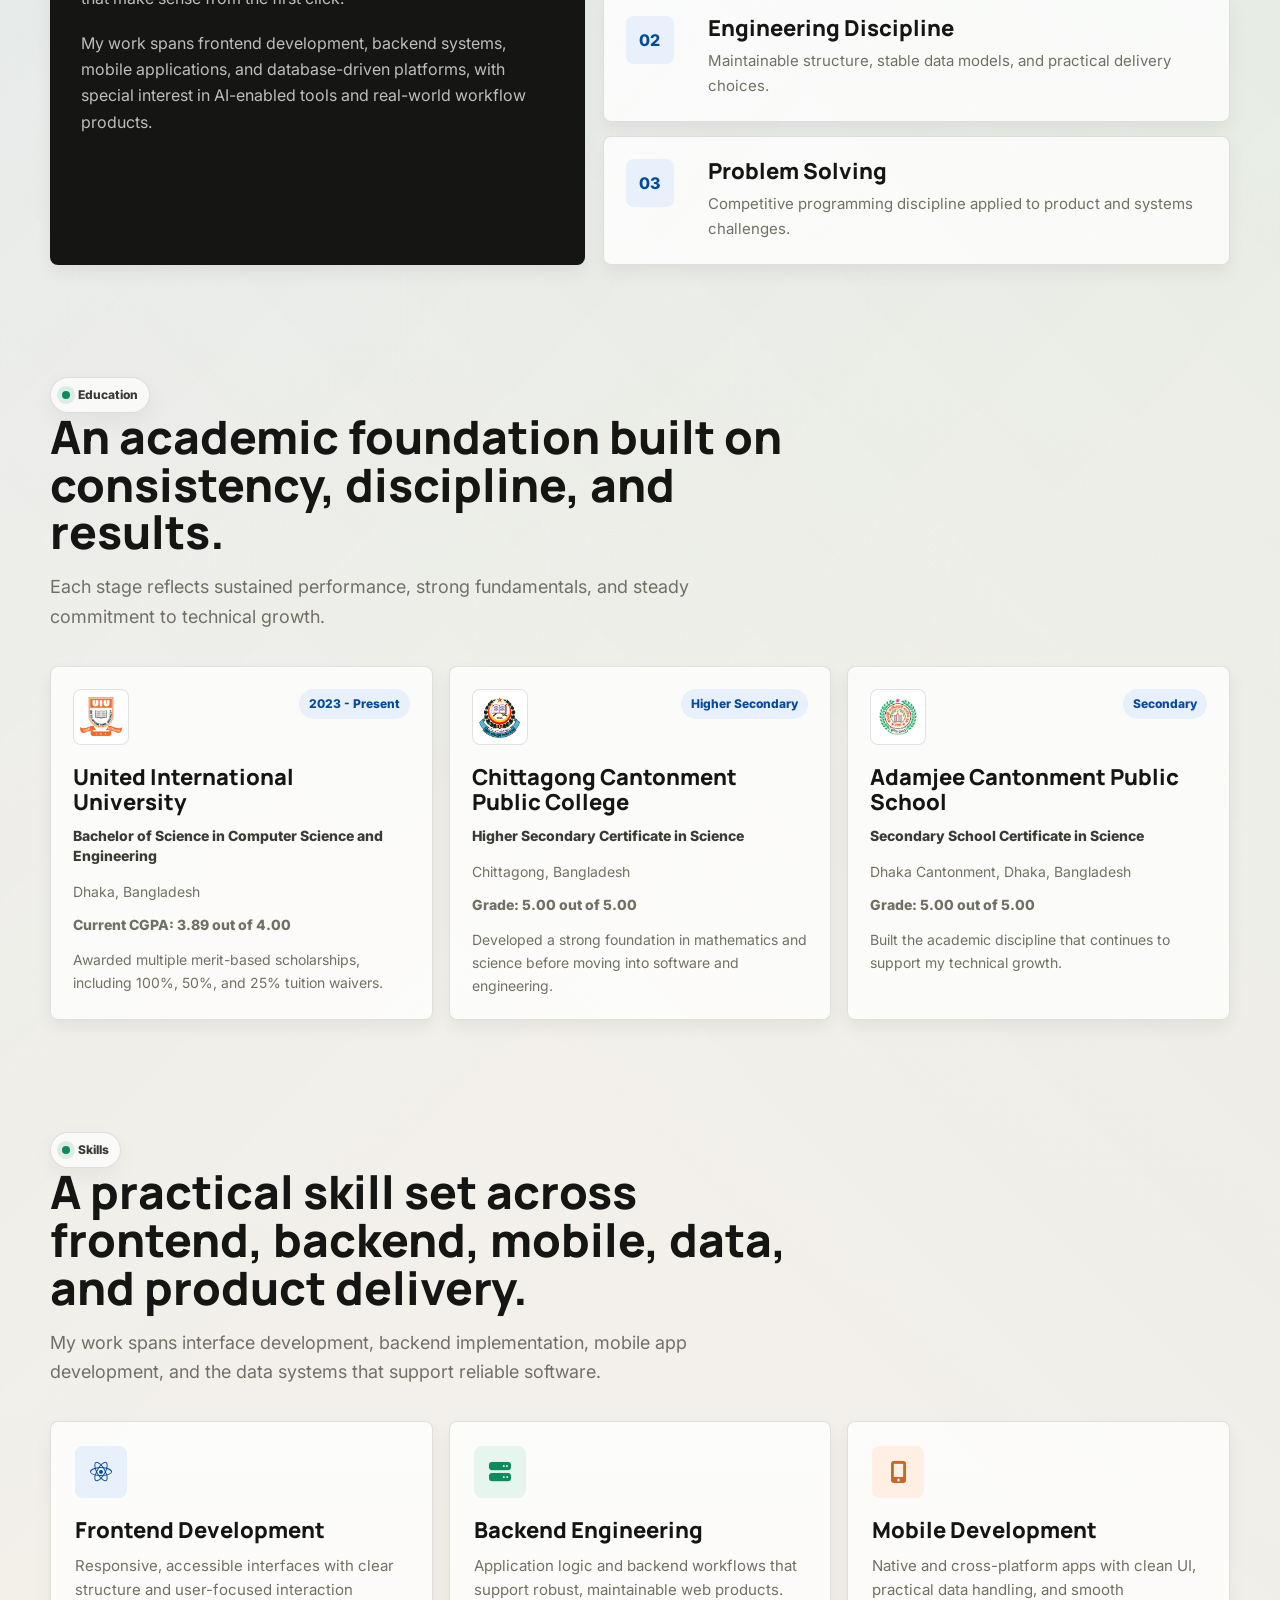
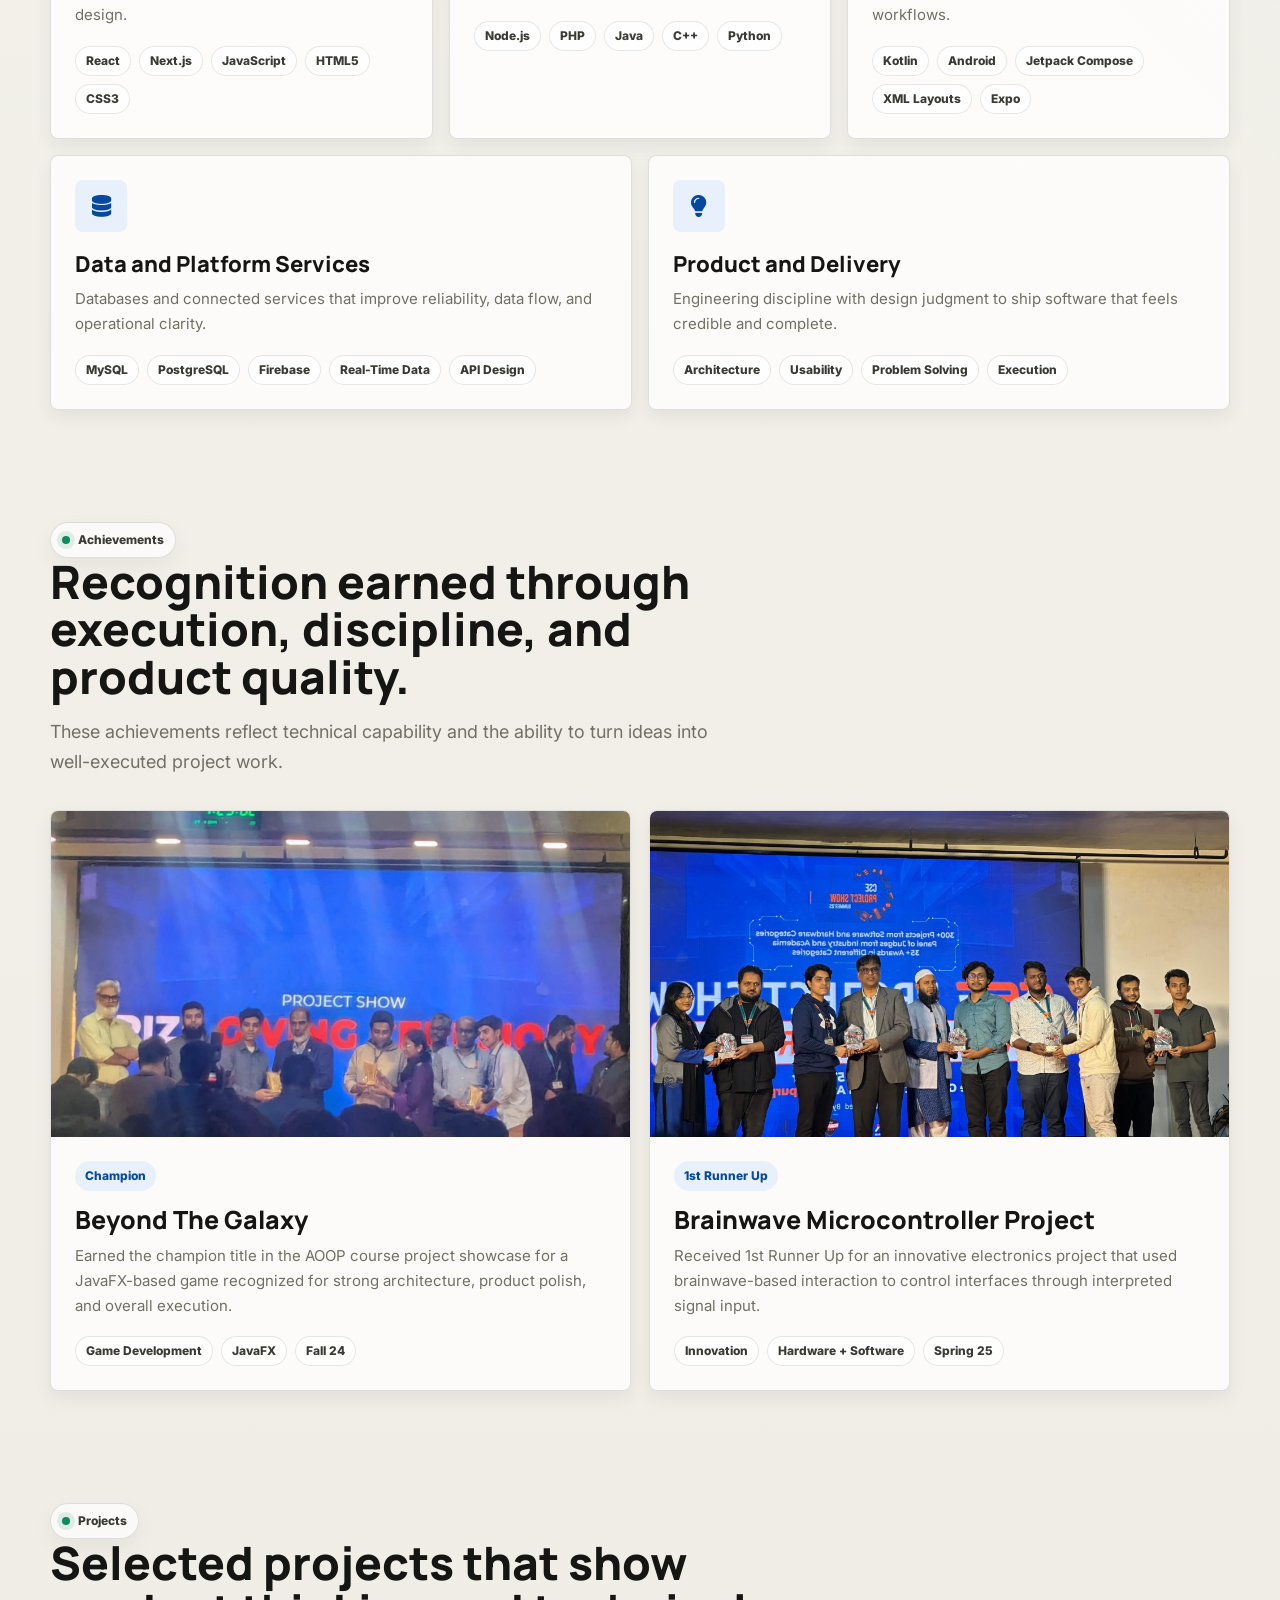
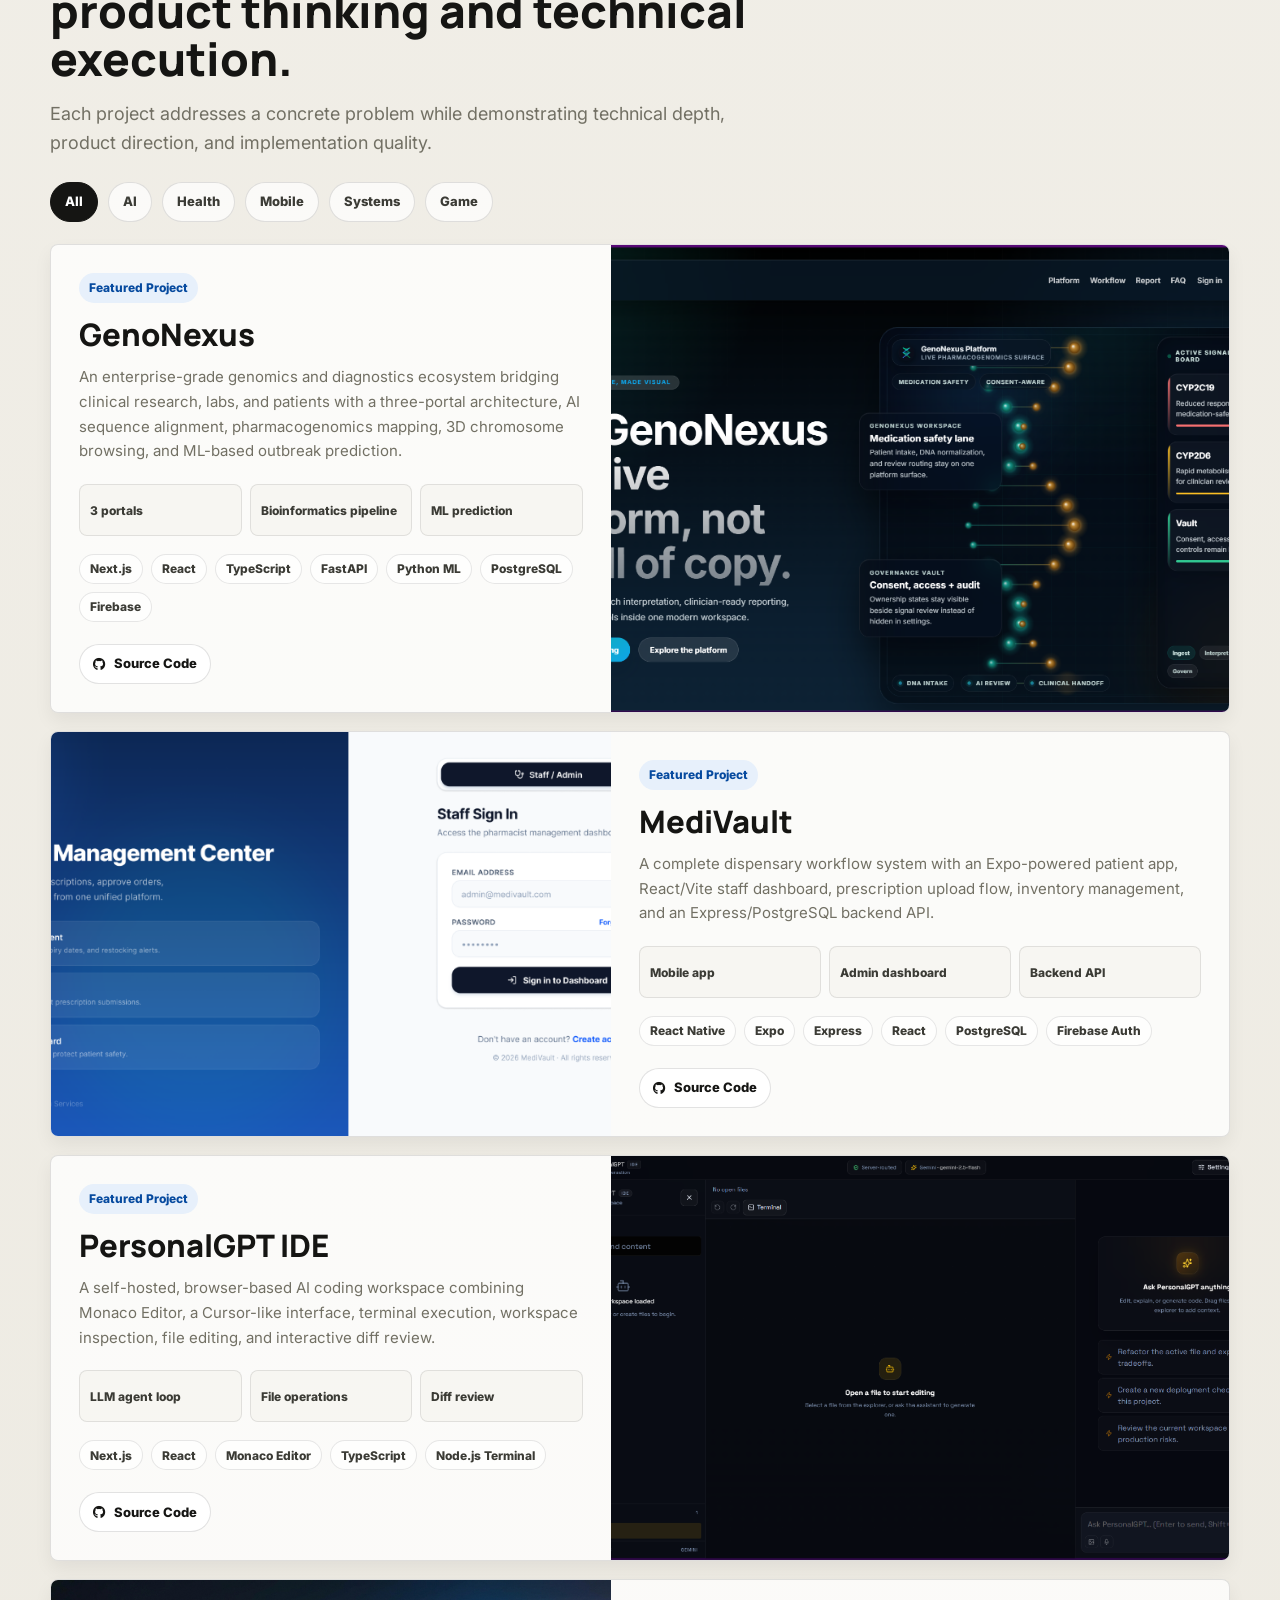
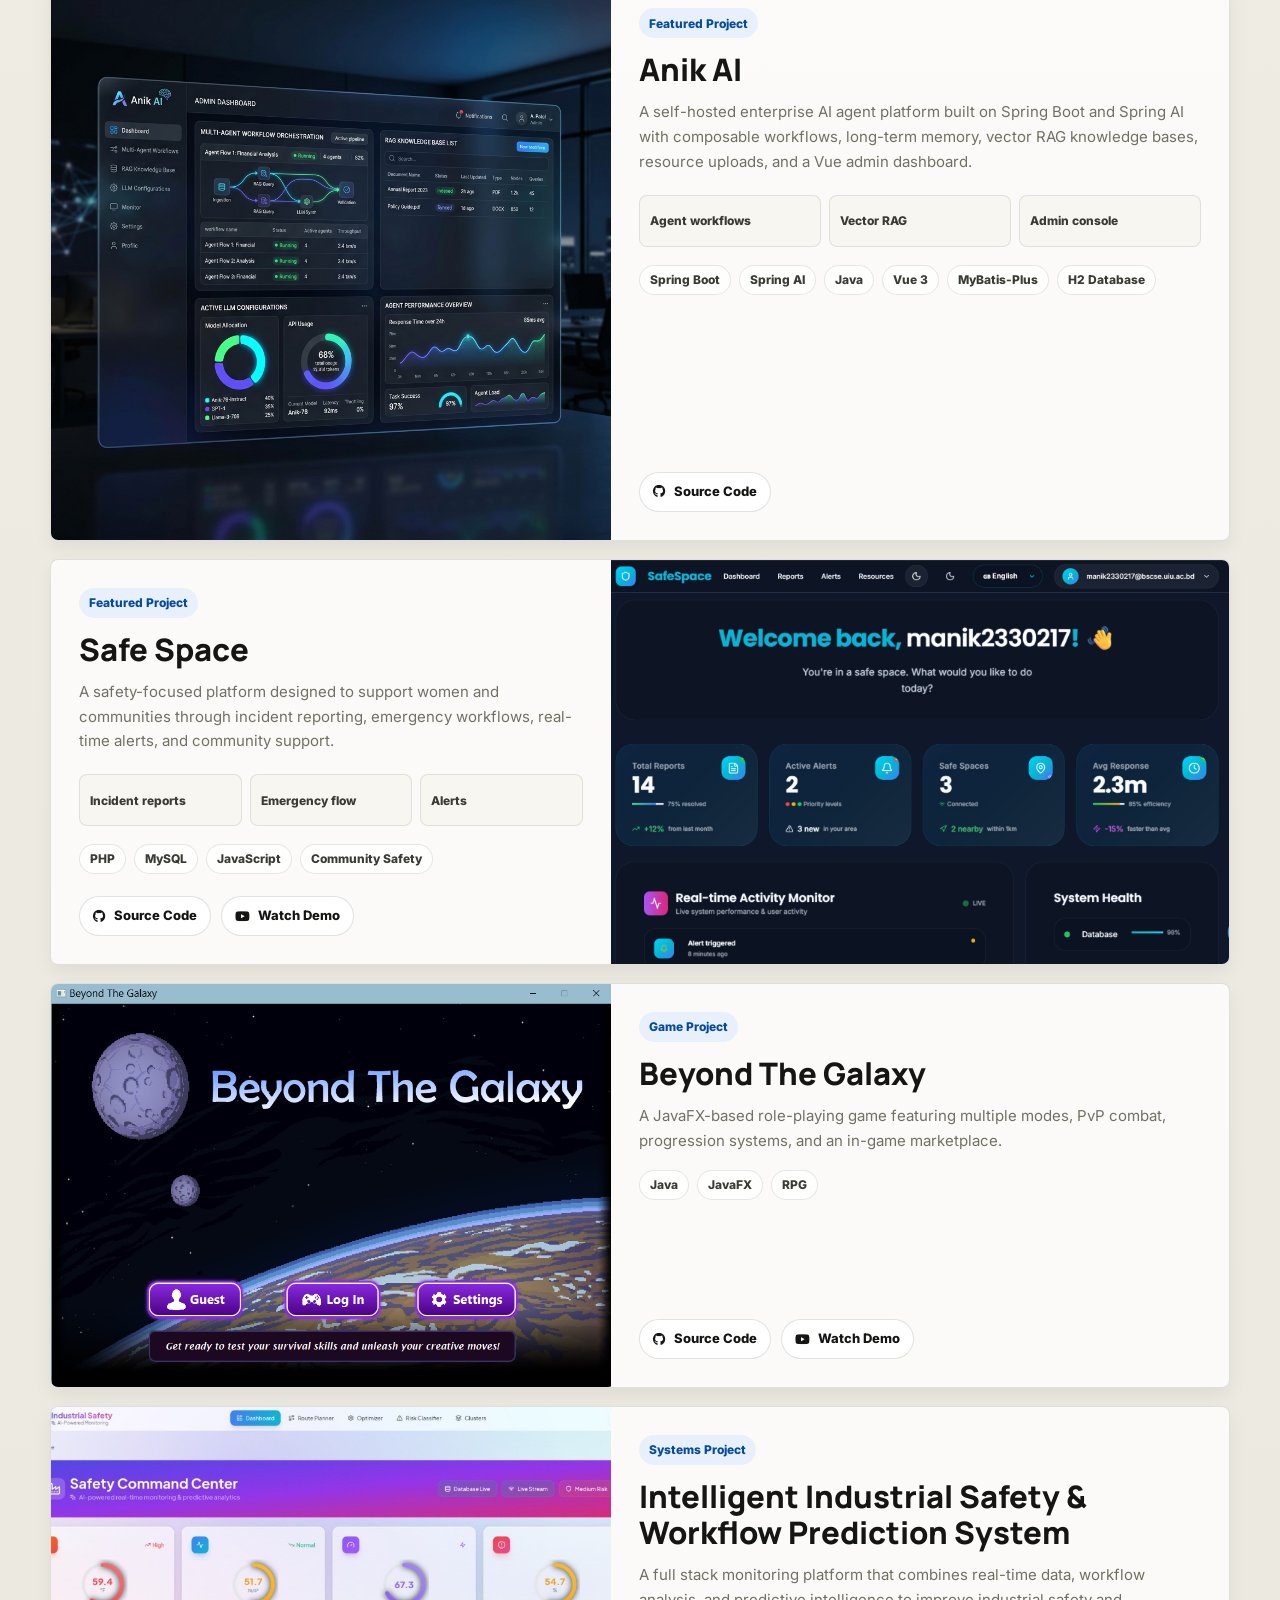
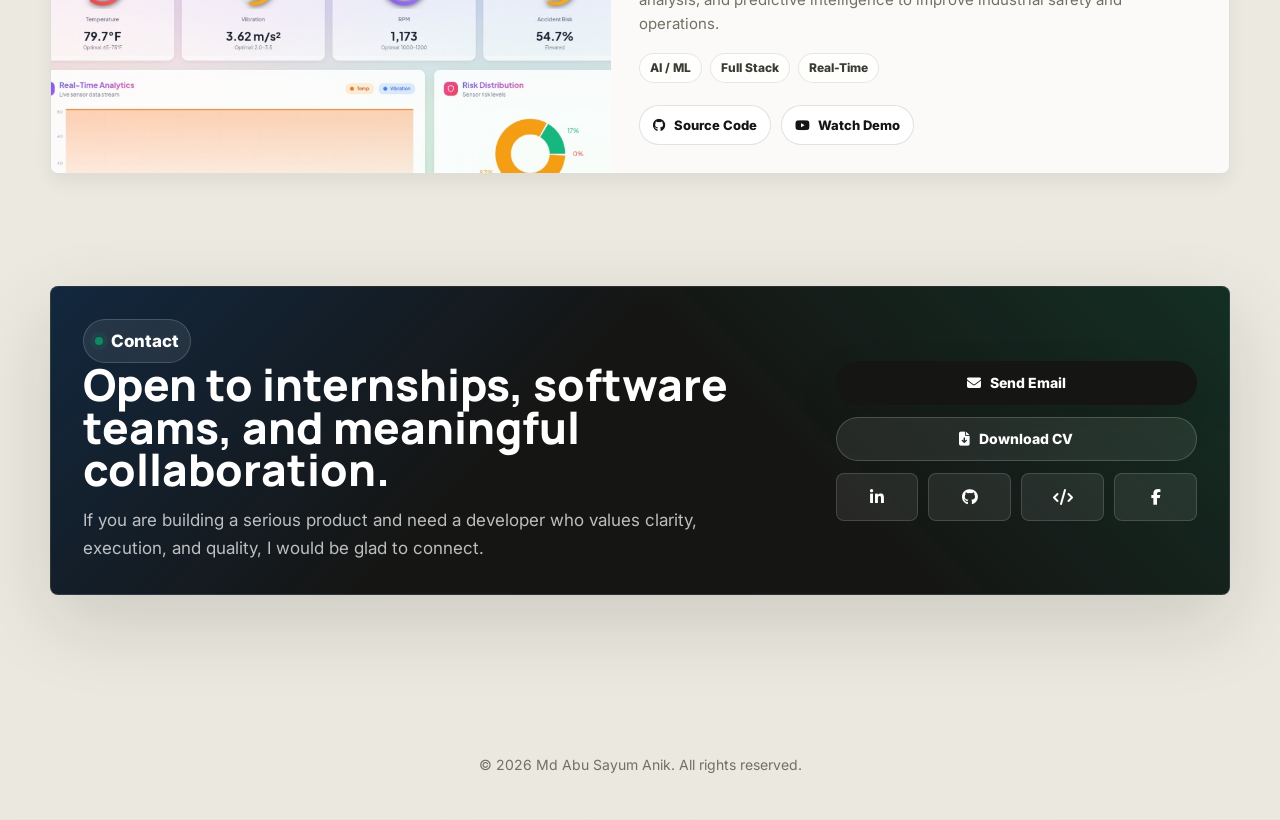
==== commit 254f8ace: "chore: update CGPA to 3.89 in index.html and cv.html" ====
--- a/index.html
+++ b/index.html
@@ -98,7 +98,7 @@
         <div class="hero-proof" aria-label="Portfolio highlights">
           <div class="proof-item reveal" data-delay="1">
             <small>Academic track</small>
-            <span data-count="3.87">3.87</span>
+            <span data-count="3.89">3.89</span>
             <p>Current CGPA at United International University</p>
           </div>
           <div class="proof-item reveal" data-delay="2">
@@ -128,7 +128,7 @@
               <img src="profile.jpeg" alt="Md Abu Sayum Anik portrait">
             </div>
             <div class="portrait-badge portrait-badge-top">
-              <strong>3.87</strong>
+              <strong>3.89</strong>
               <span>CGPA</span>
             </div>
             <div class="portrait-badge portrait-badge-bottom">
@@ -226,7 +226,7 @@
           <h3>United International University</h3>
           <h4>Bachelor of Science in Computer Science and Engineering</h4>
           <p class="edu-meta">Dhaka, Bangladesh</p>
-          <p class="edu-grade">Current CGPA: 3.87 out of 4.00</p>
+          <p class="edu-grade">Current CGPA: 3.89 out of 4.00</p>
           <p class="edu-note">Awarded multiple merit-based scholarships, including 100%, 50%, and 25% tuition waivers.
           </p>
         </a>
--- a/style.css
+++ b/style.css
@@ -108,9 +108,9 @@
   left: 0;
   z-index: 200;
   width: 0;
-  height: 3px;
-  background: linear-gradient(90deg, var(--primary), var(--accent), var(--warm));
-  box-shadow: 0 0 20px rgba(9, 105, 218, 0.2);
+  height: 3.5px;
+  background: linear-gradient(90deg, #8b5cf6, #7c3aed, #10b981);
+  box-shadow: 0 0 14px rgba(139, 92, 246, 0.7);
 }
 
 .site-backdrop {
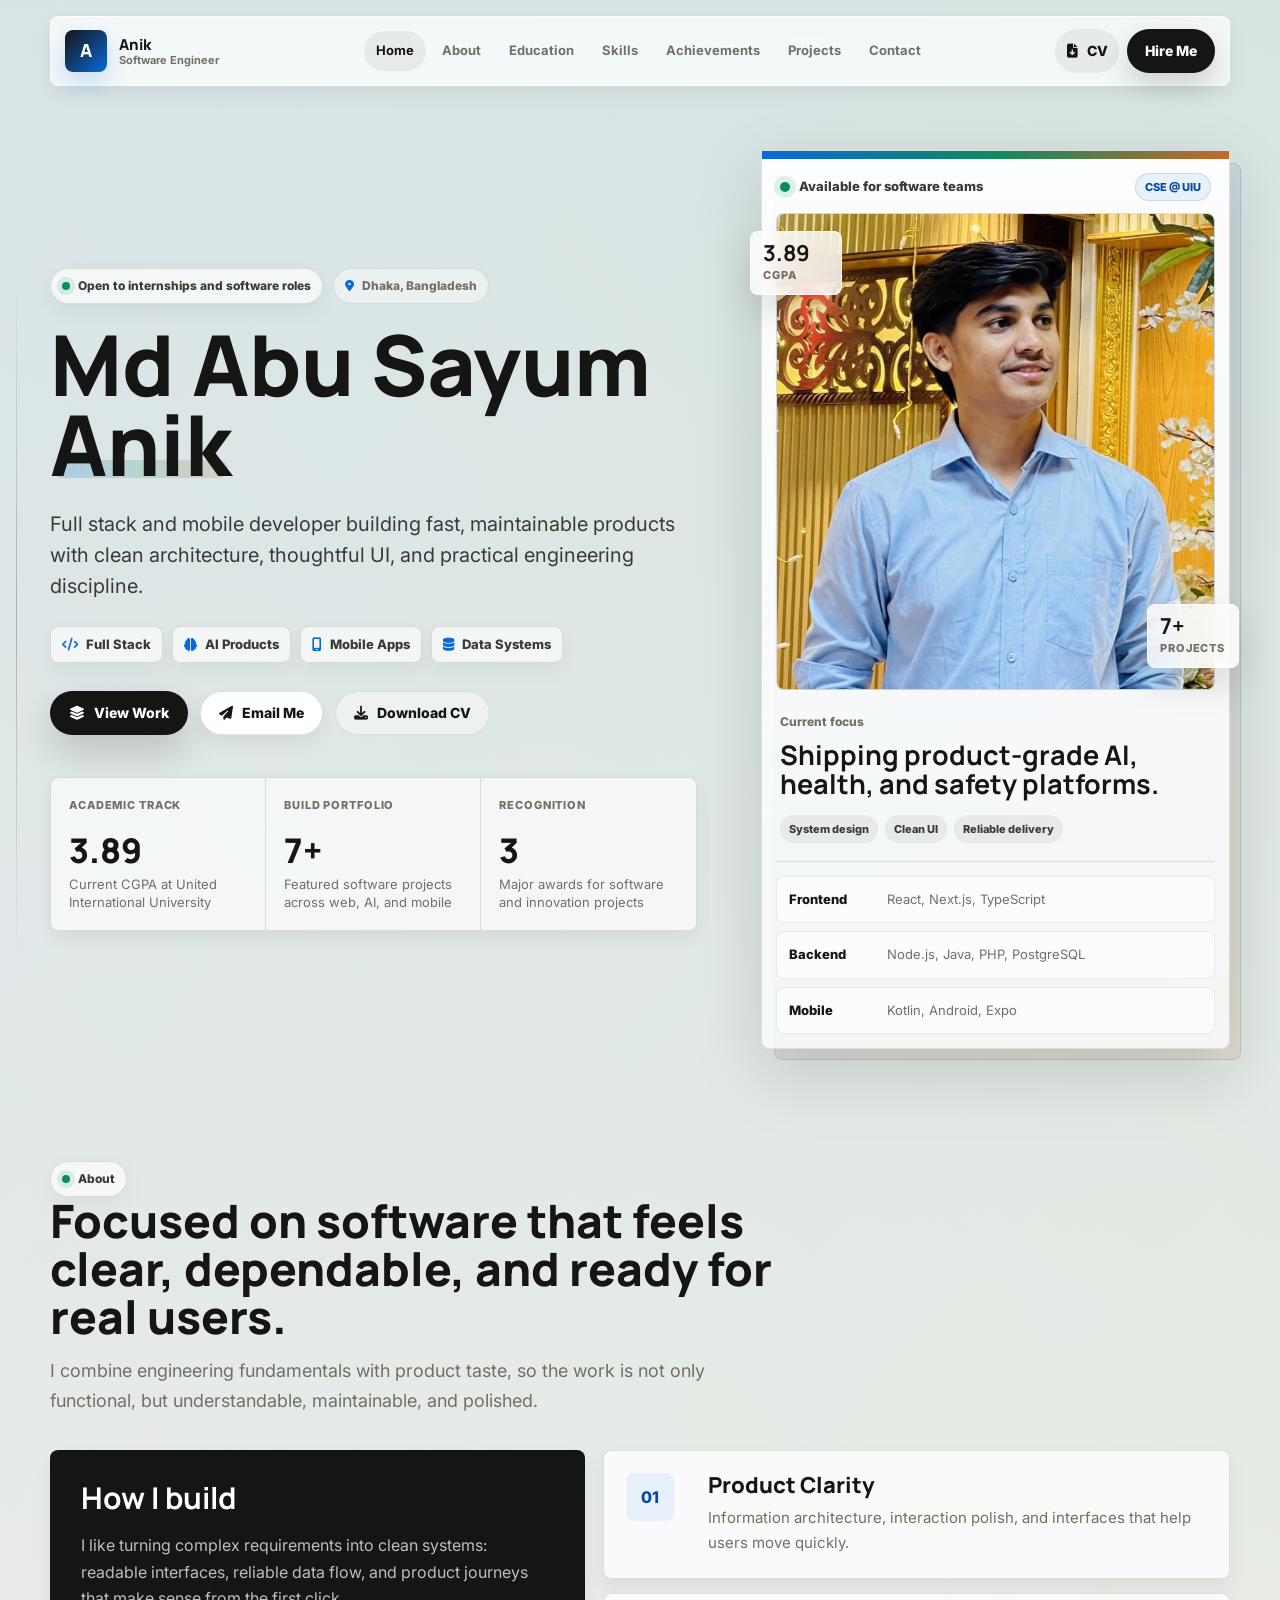
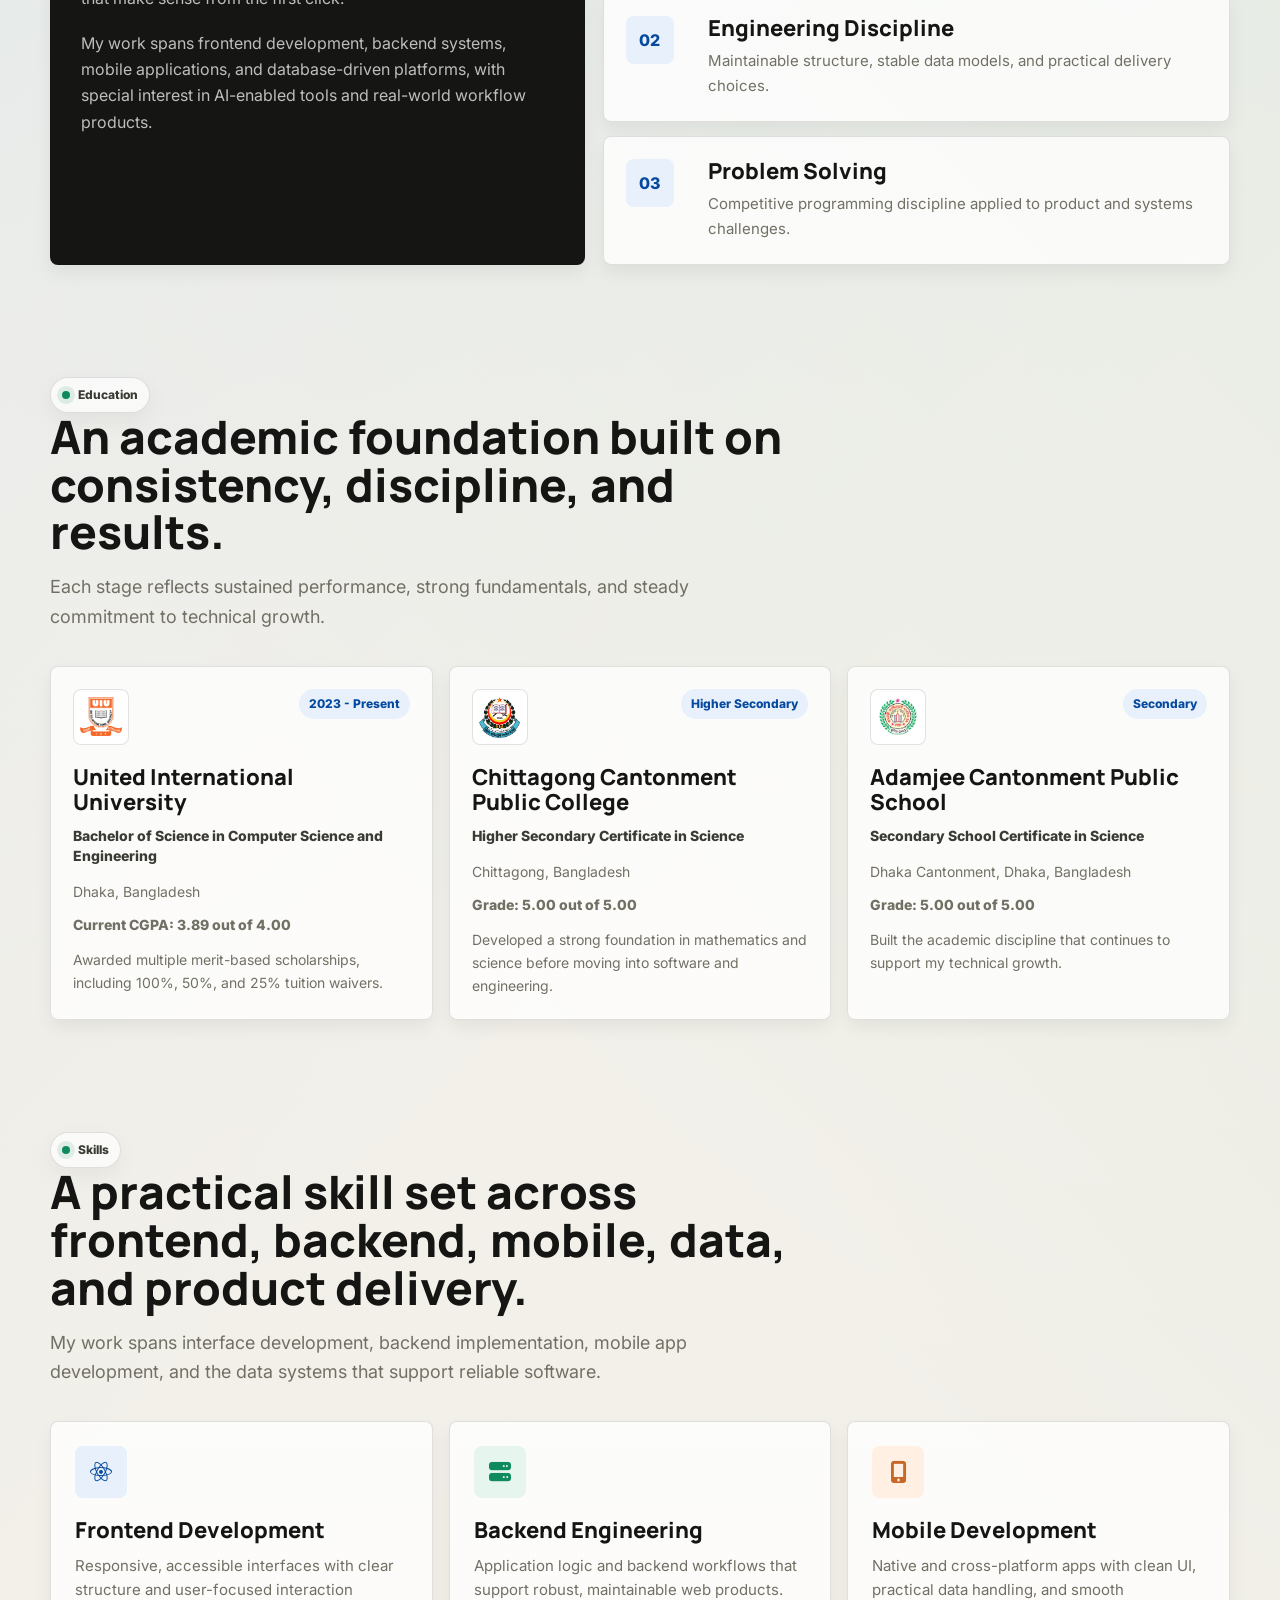
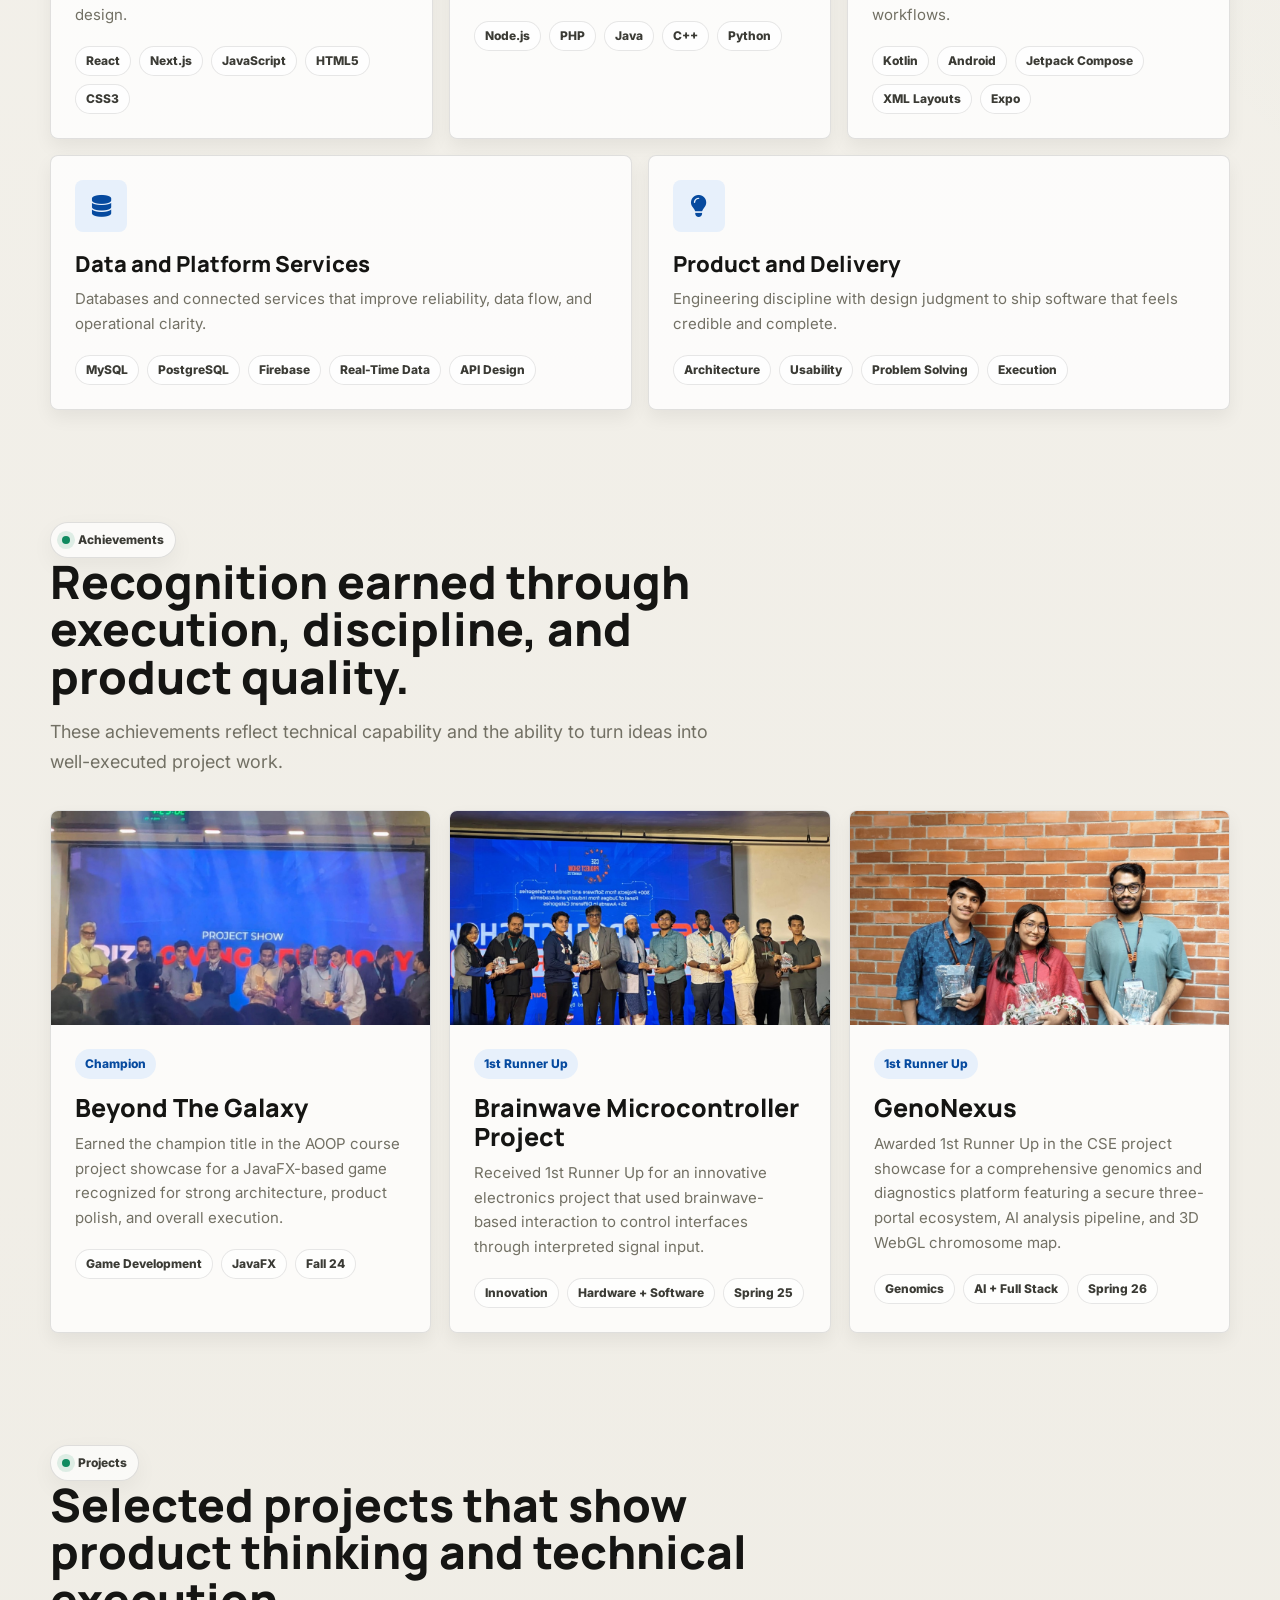
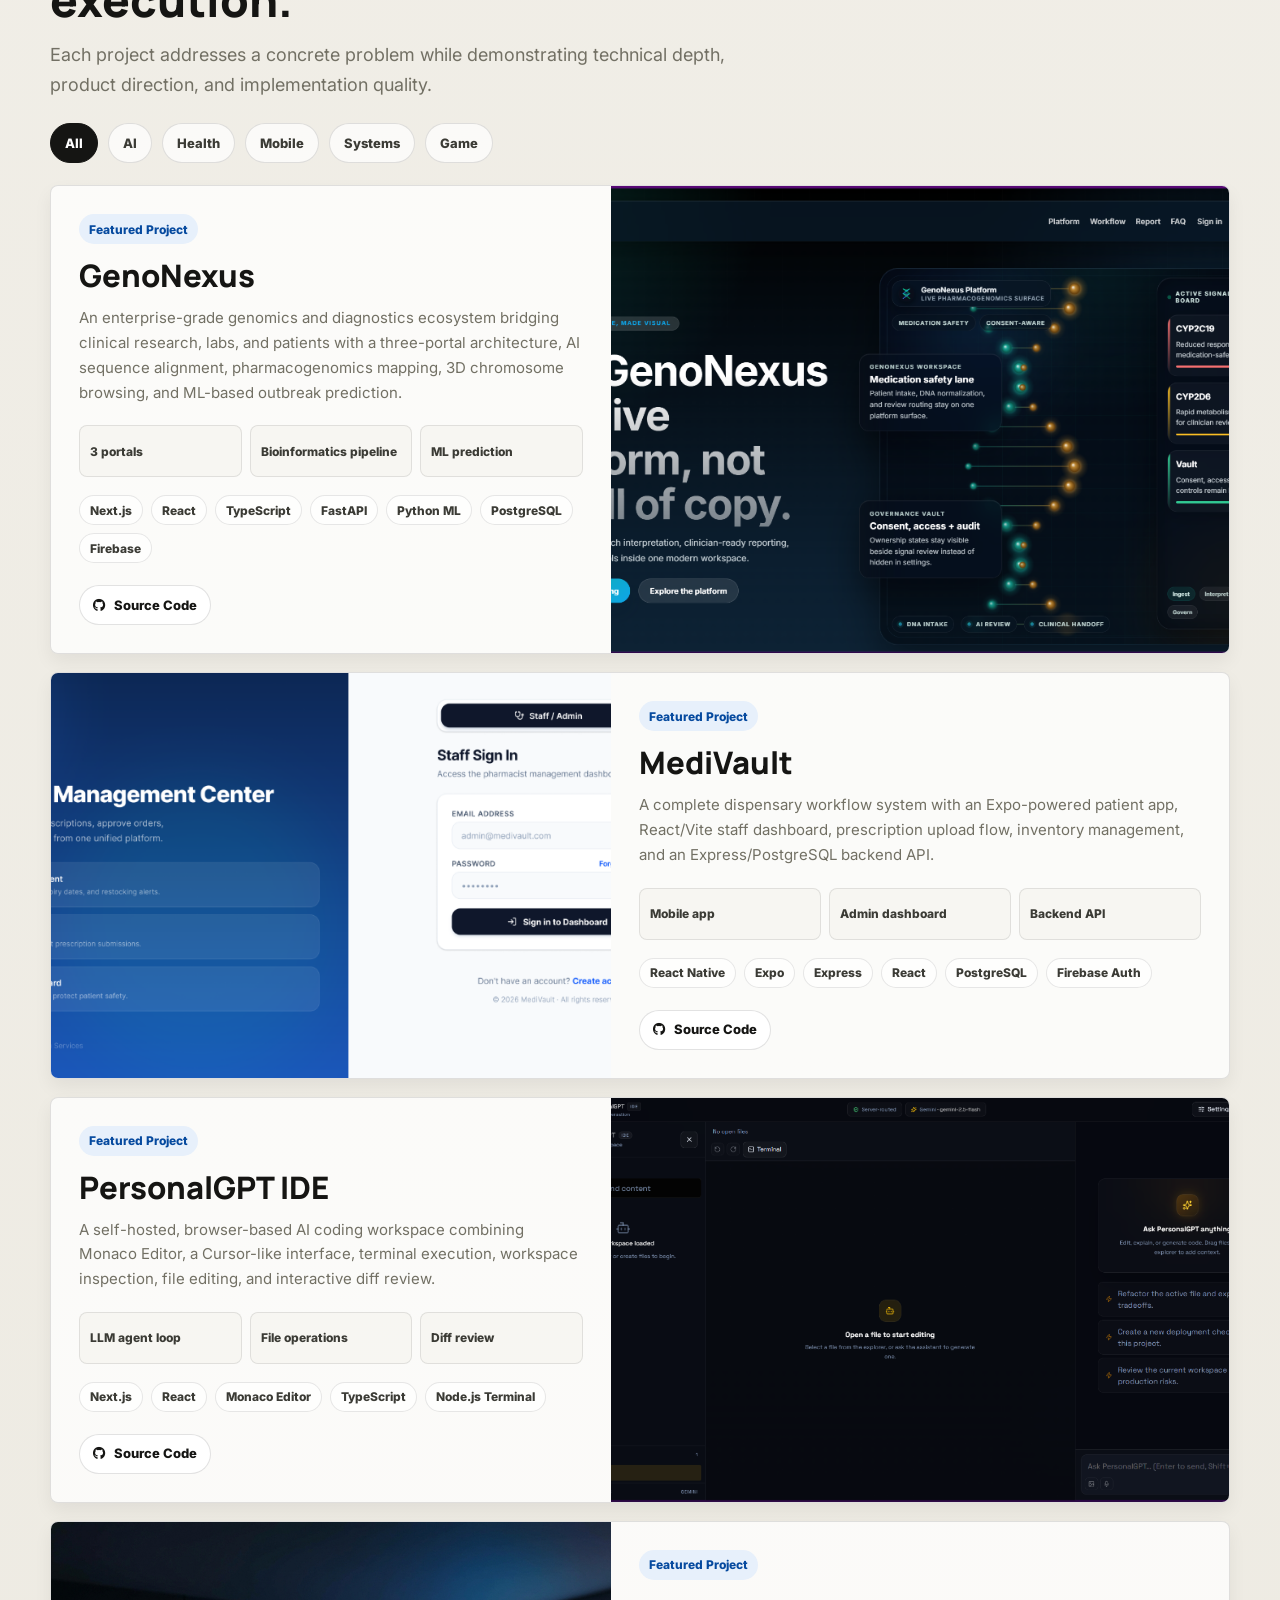
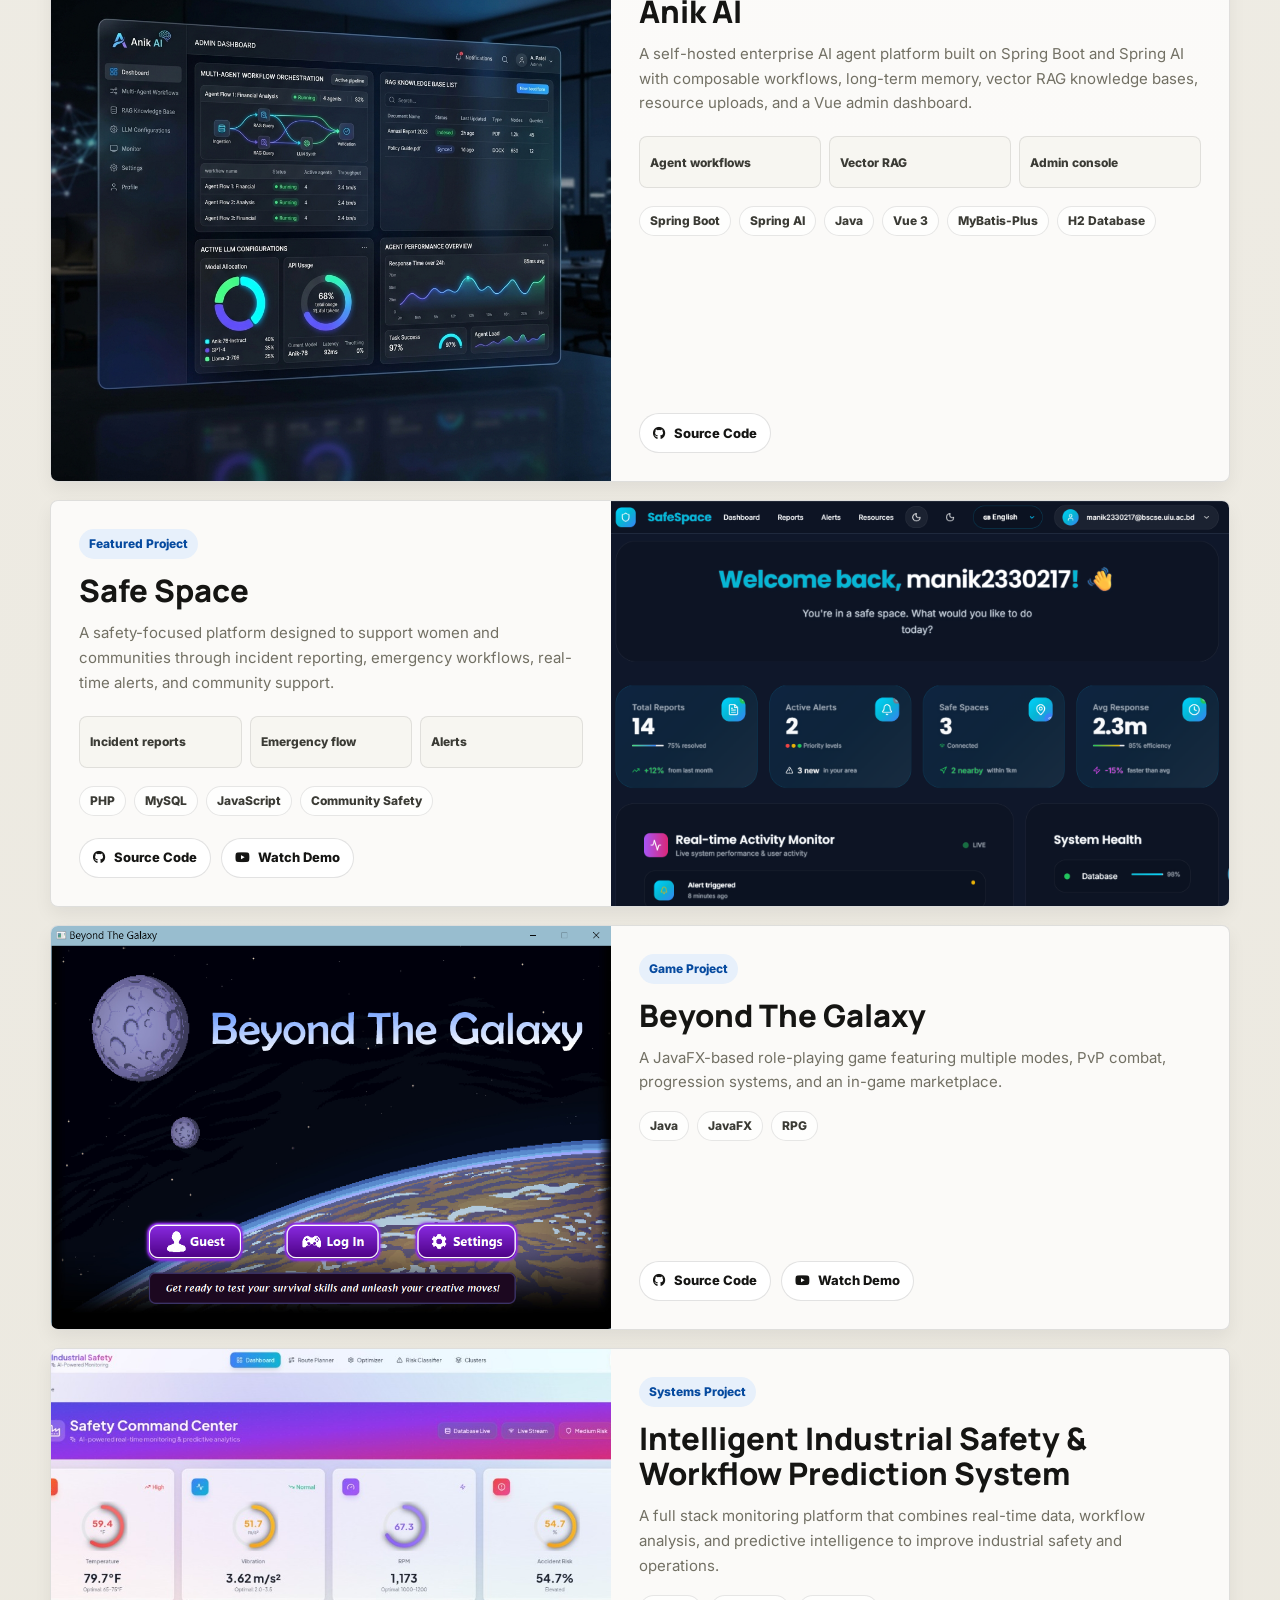
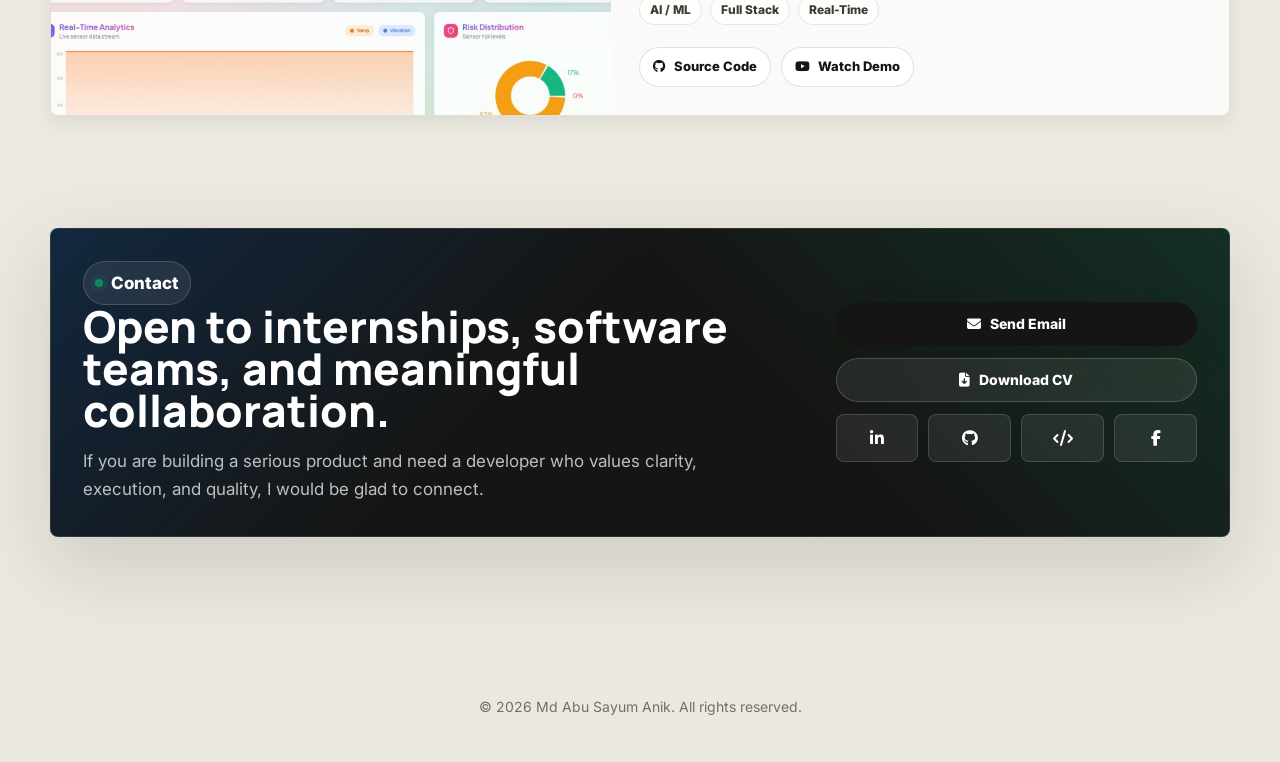
==== commit 76fb2a2f: "feat: add GenoNexus project showcase award to achievements" ====
--- a/index.html
+++ b/index.html
@@ -108,7 +108,7 @@
           </div>
           <div class="proof-item reveal" data-delay="3">
             <small>Recognition</small>
-            <span data-count="2">2</span>
+            <span data-count="3">3</span>
             <p>Major awards for software and innovation projects</p>
           </div>
         </div>
@@ -383,6 +383,24 @@
               <span>Innovation</span>
               <span>Hardware + Software</span>
               <span>Spring 25</span>
+            </div>
+          </div>
+        </article>
+
+        <article class="achievement-card reveal" data-delay="3">
+          <div class="achievement-media">
+            <img src="achievement-genonexus.jpg" alt="GenoNexus project award">
+          </div>
+          <div class="achievement-content">
+            <span class="card-label">1st Runner Up</span>
+            <h3>GenoNexus</h3>
+            <p>
+              Awarded 1st Runner Up in the CSE project showcase for a comprehensive genomics and diagnostics platform featuring a secure three-portal ecosystem, AI analysis pipeline, and 3D WebGL chromosome map.
+            </p>
+            <div class="chip-row">
+              <span>Genomics</span>
+              <span>AI + Full Stack</span>
+              <span>Spring 26</span>
             </div>
           </div>
         </article>
--- a/style.css
+++ b/style.css
@@ -1071,7 +1071,7 @@
 
 .achievement-grid {
   display: grid;
-  grid-template-columns: repeat(2, minmax(0, 1fr));
+  grid-template-columns: repeat(3, minmax(0, 1fr));
   gap: 18px;
 }
 
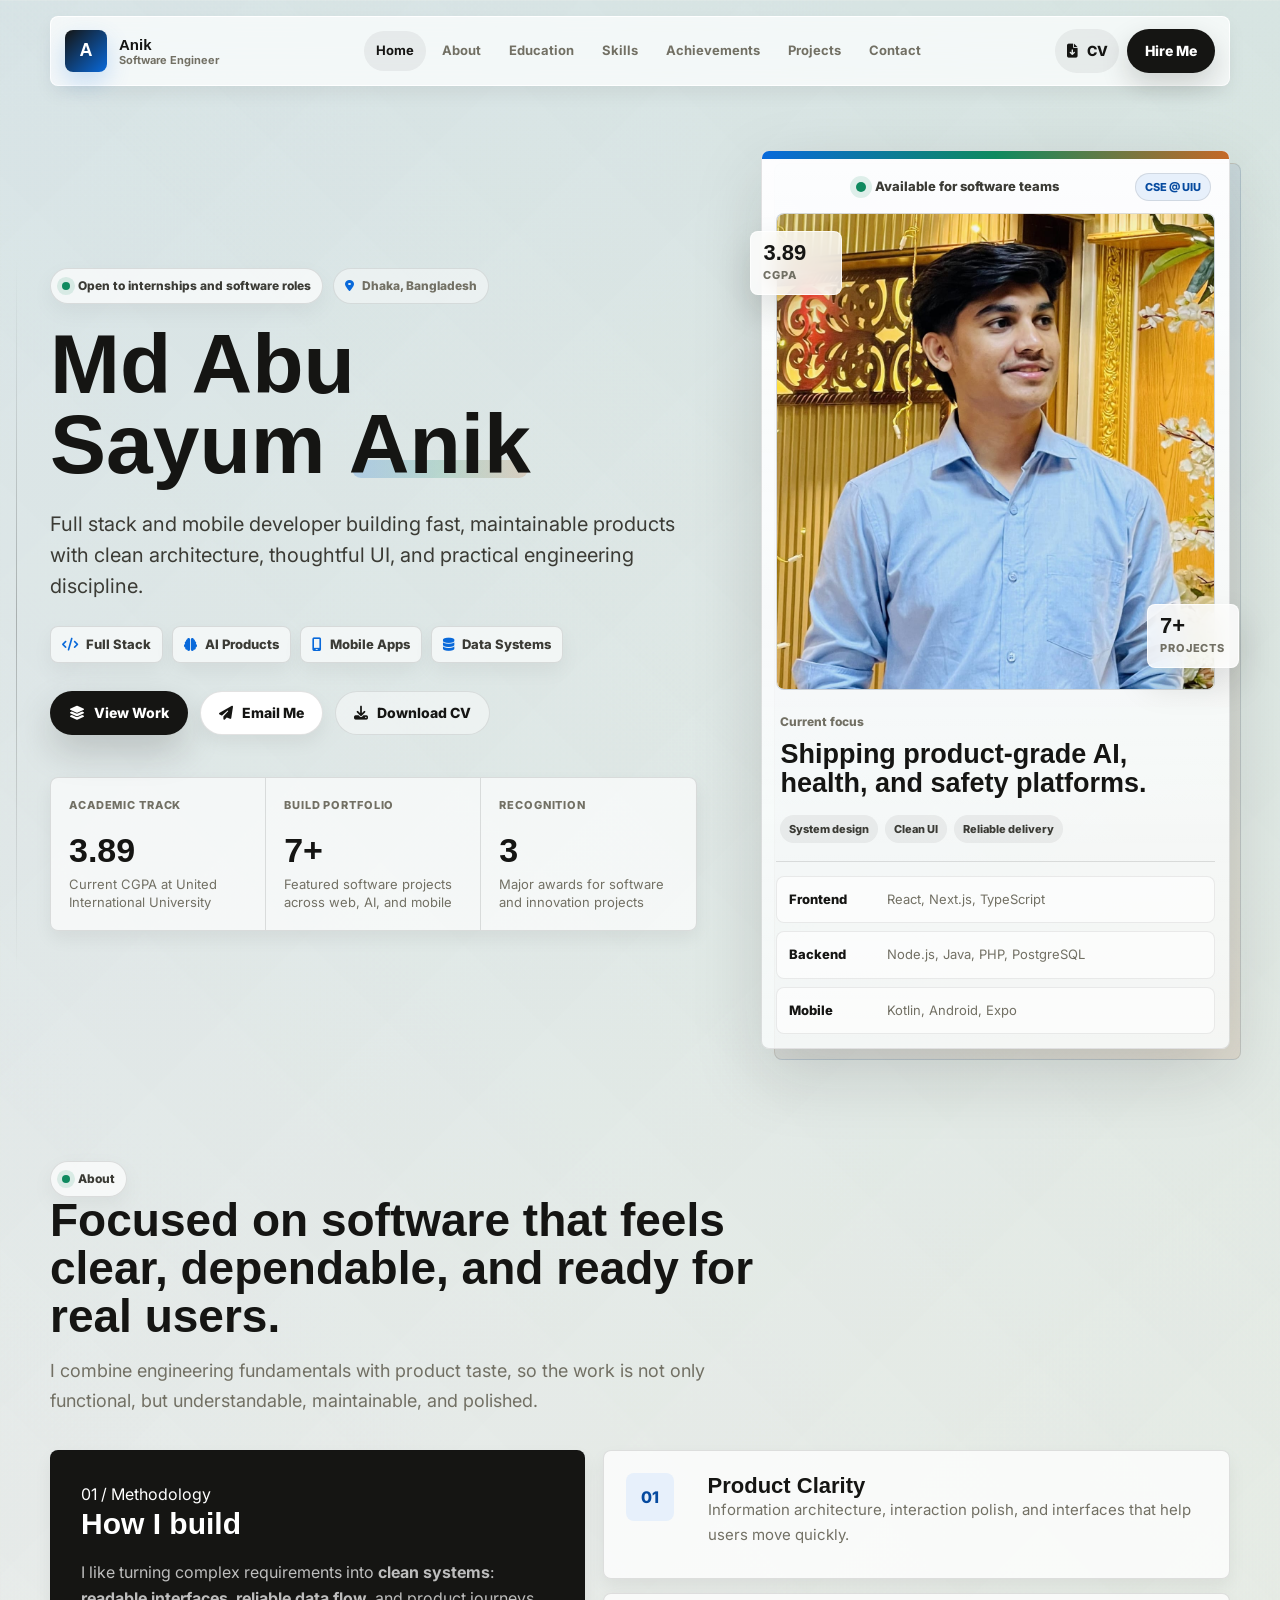
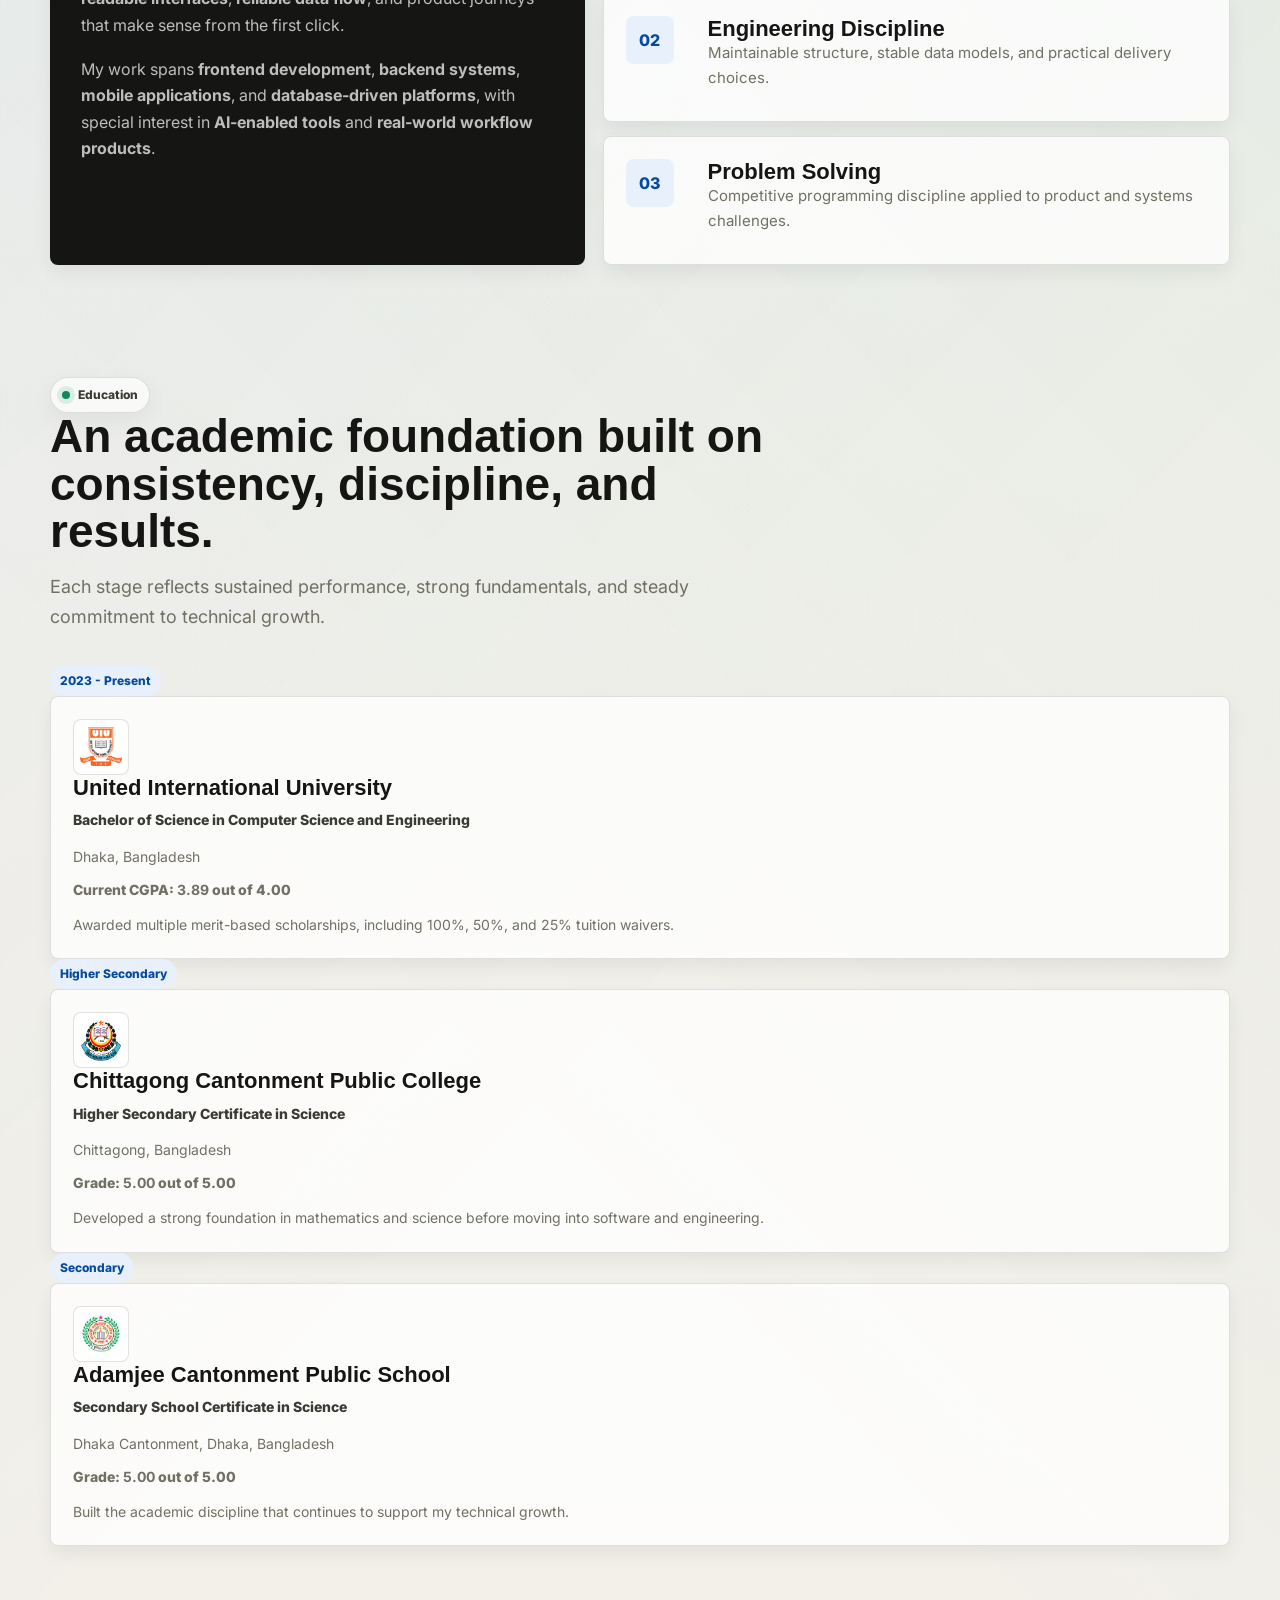
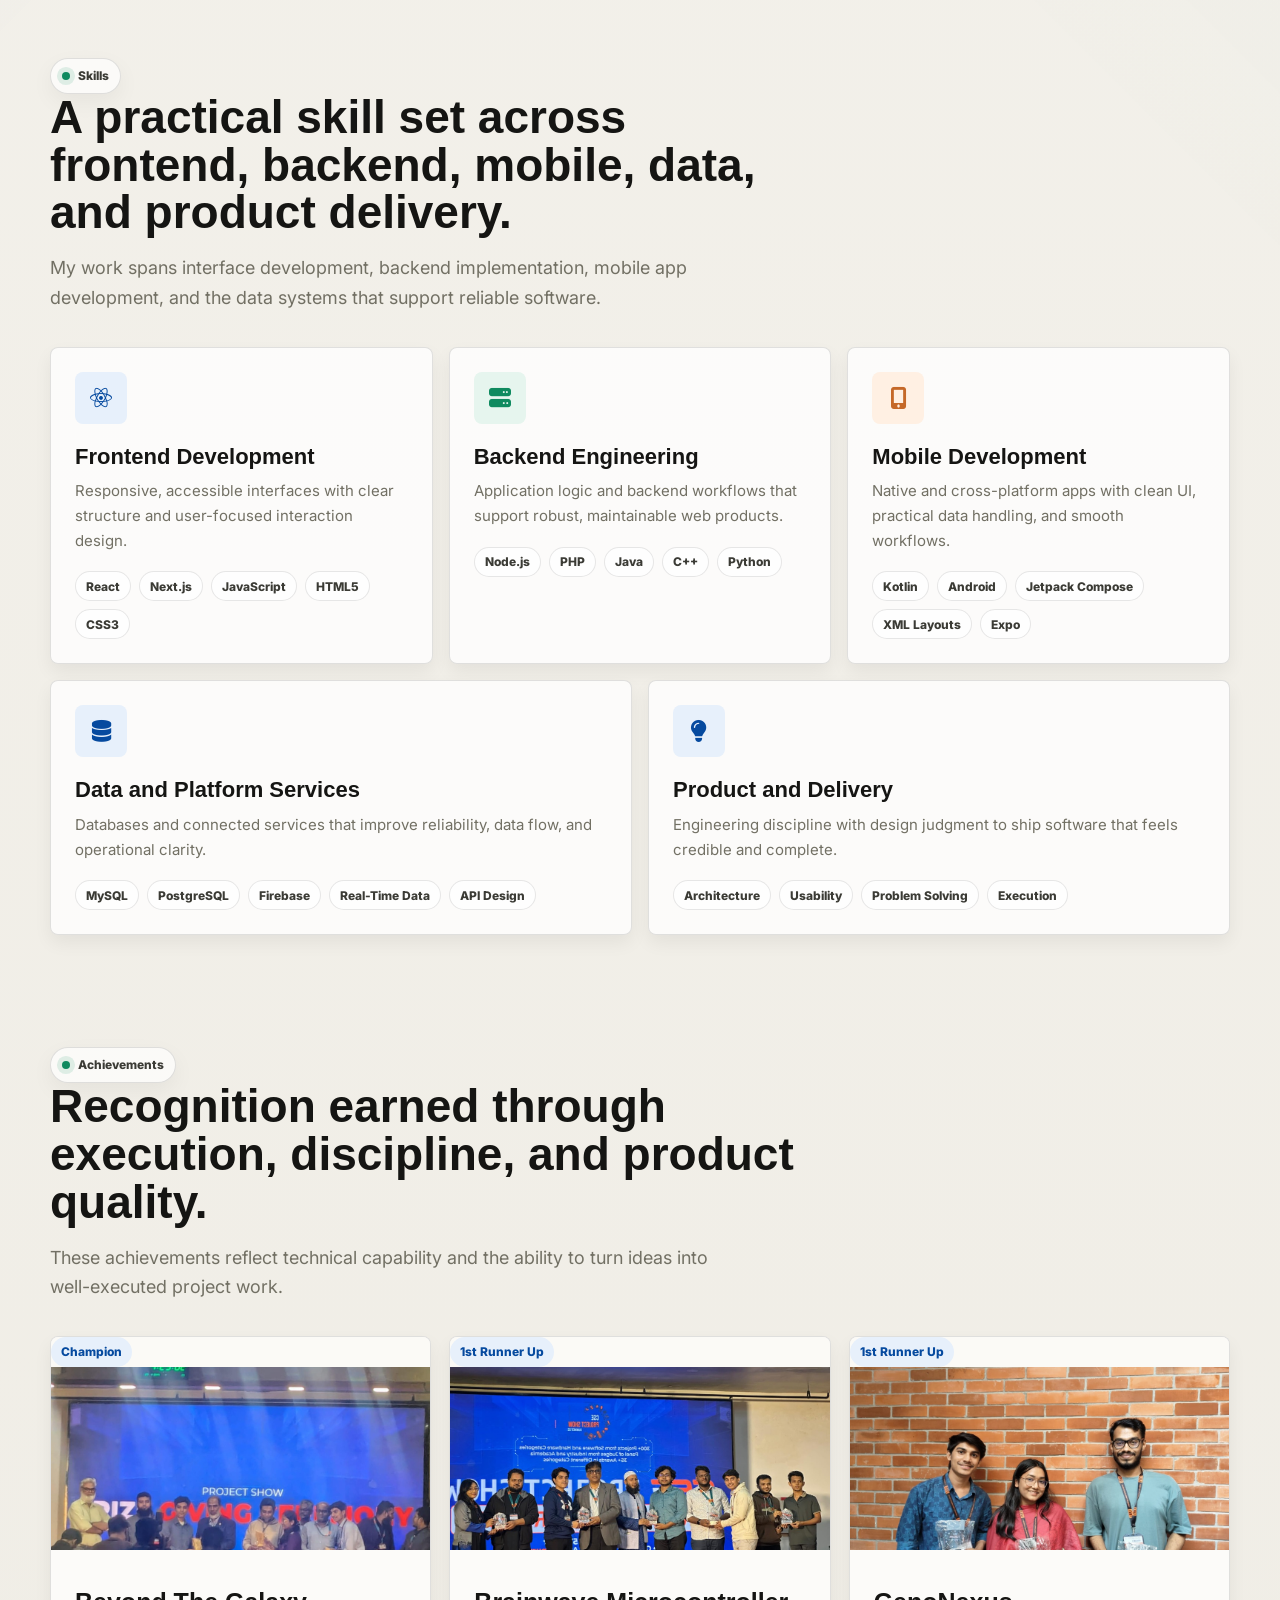
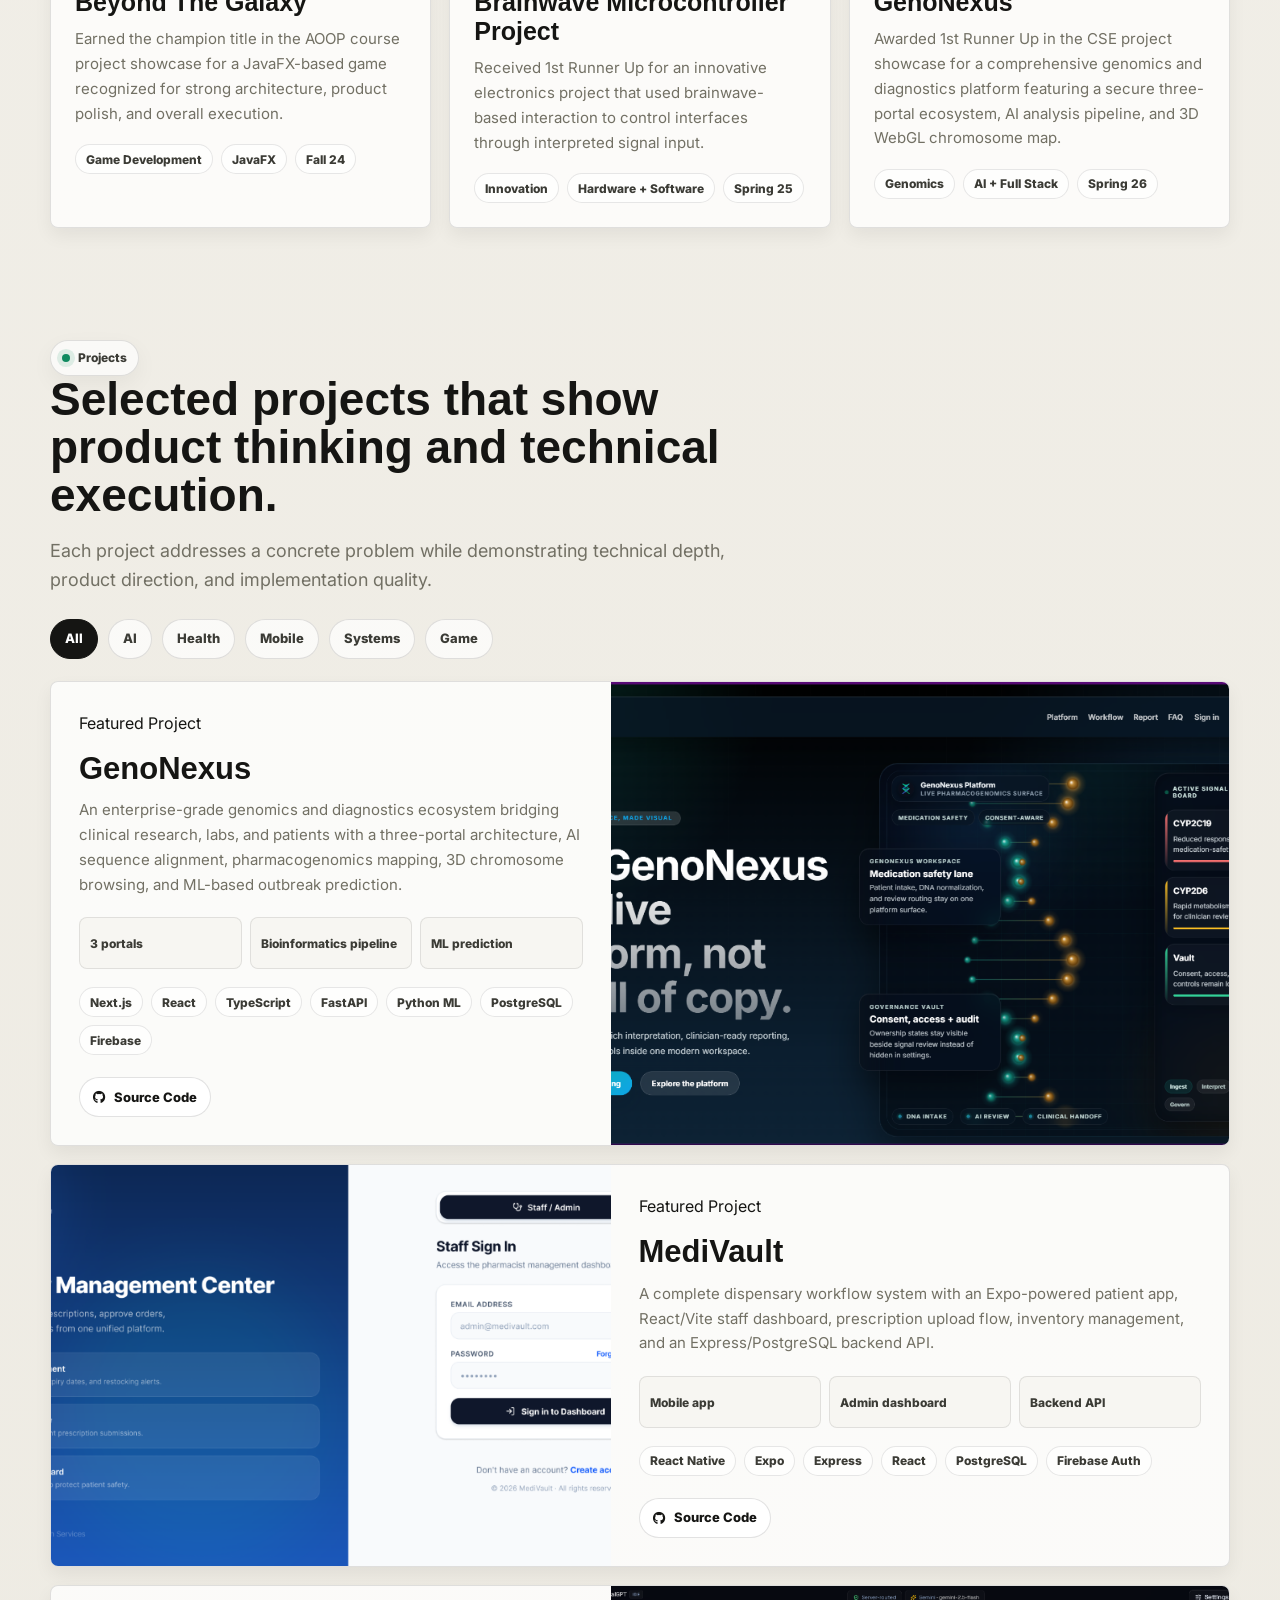
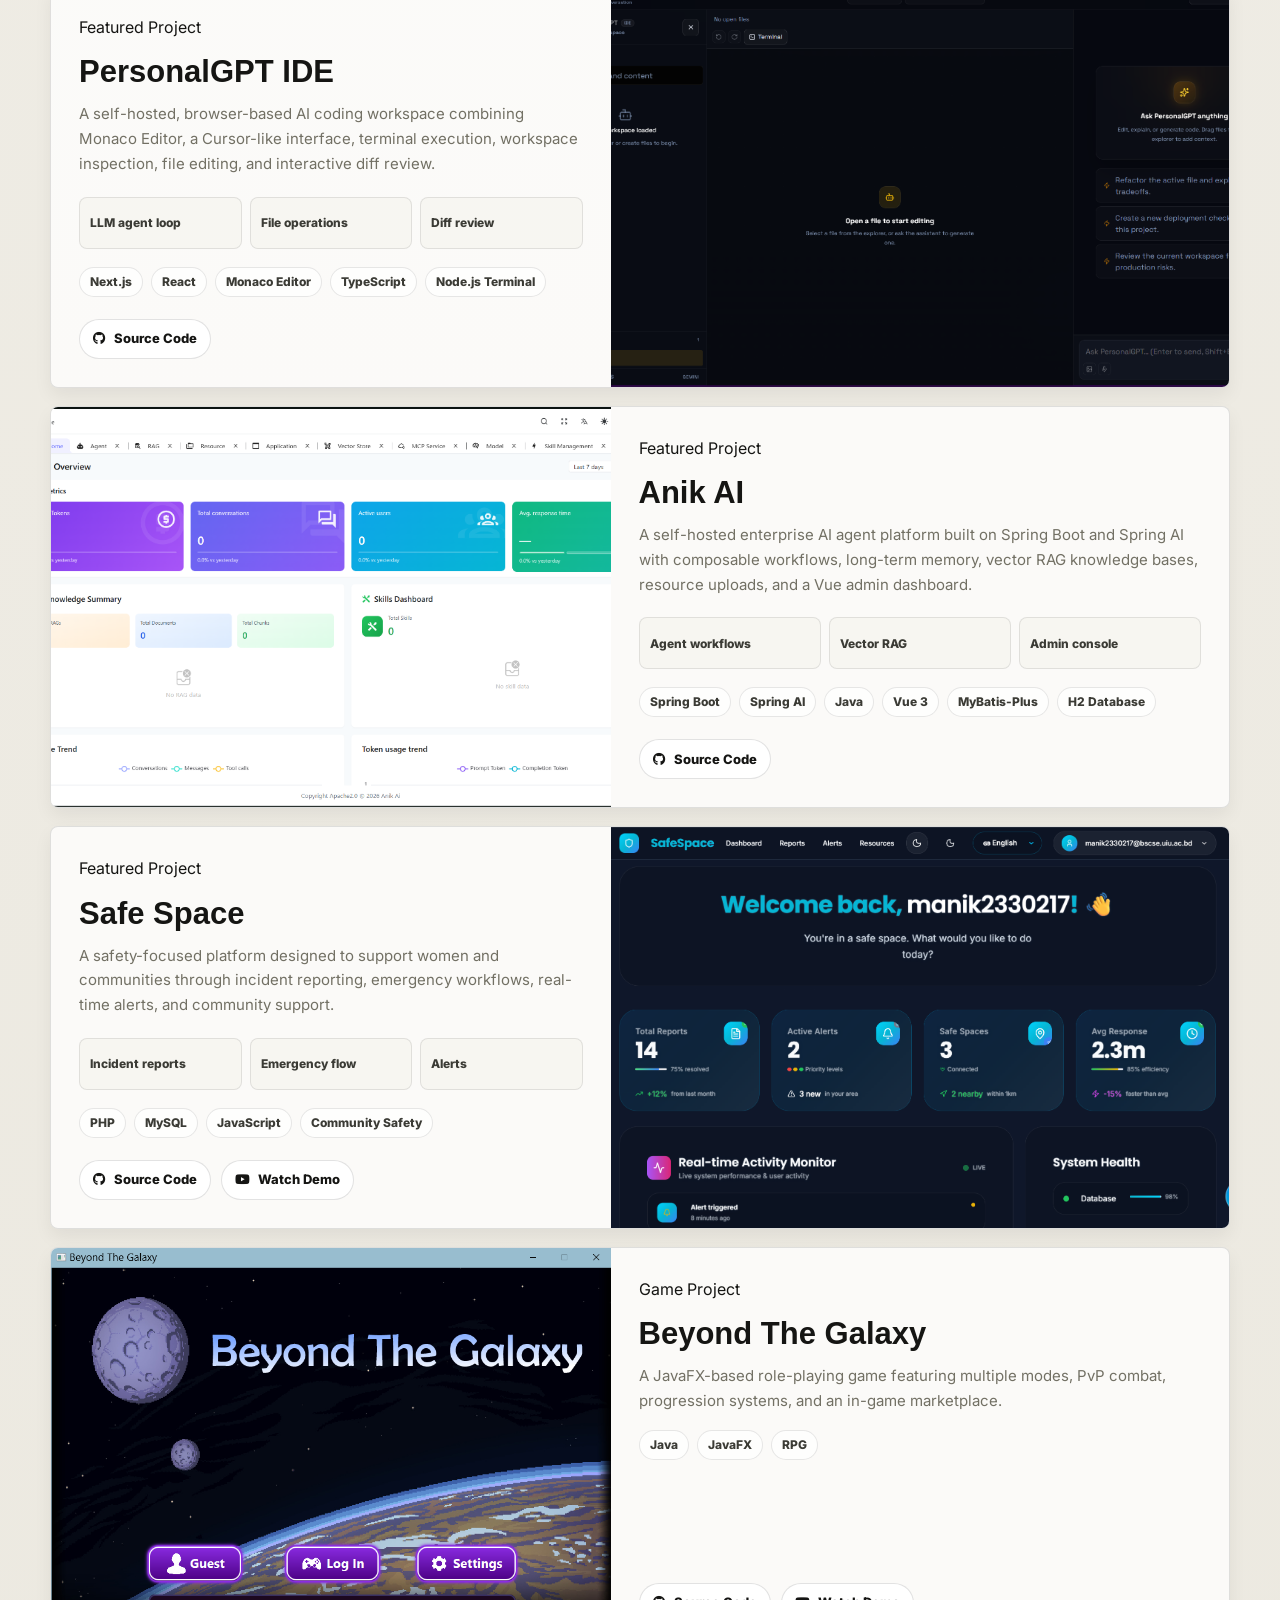
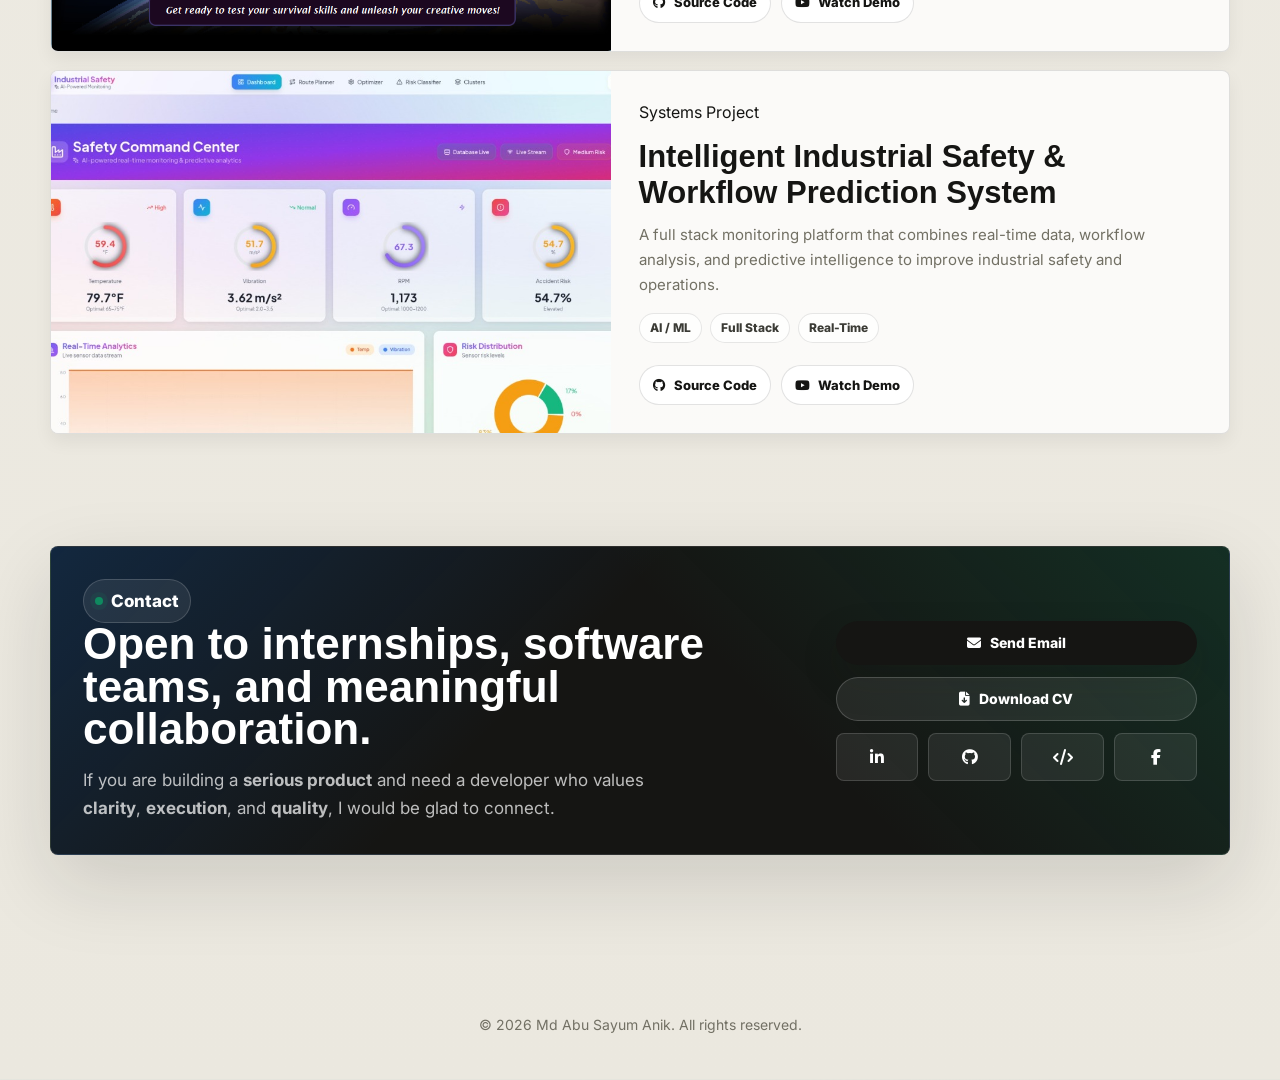
==== commit 3b75e820: "feat: redesign education timeline and structure tags in index.html" ====
--- a/index.html
+++ b/index.html
@@ -10,7 +10,7 @@
   <link rel="preconnect" href="https://fonts.googleapis.com">
   <link rel="preconnect" href="https://fonts.gstatic.com" crossorigin>
   <link
-    href="https://fonts.googleapis.com/css2?family=Inter:wght@400;500;600;700;800&family=Manrope:wght@600;700;800&display=swap"
+    href="https://fonts.googleapis.com/css2?family=Plus+Jakarta+Sans:wght@400;500;600;700;800&family=Inter:wght@400;500;600;700&family=JetBrains+Mono:wght@400;500;600&display=swap"
     rel="stylesheet">
   <link rel="stylesheet" href="https://cdnjs.cloudflare.com/ajax/libs/font-awesome/6.4.0/css/all.min.css">
   <link rel="stylesheet" href="style.css">
@@ -117,6 +117,11 @@
       <div class="hero-visual reveal">
         <div class="portrait-panel">
           <div class="portrait-header">
+            <div class="window-controls" aria-hidden="true">
+              <span class="dot red"></span>
+              <span class="dot yellow"></span>
+              <span class="dot green"></span>
+            </div>
             <div class="portrait-topline">
               <span class="status-dot"></span>
               <span>Available for software teams</span>
@@ -175,32 +180,37 @@
 
       <div class="about-grid">
         <article class="about-panel reveal" data-delay="1">
+          <span class="panel-kicker">01 / Methodology</span>
           <h3>How I build</h3>
           <p>
-            I like turning complex requirements into clean systems: readable interfaces, reliable data flow, and
-            product journeys that make sense from the first click.
+            I like turning complex requirements into <strong class="text-highlight">clean systems</strong>: <strong class="text-highlight">readable interfaces</strong>, <strong class="text-highlight">reliable data flow</strong>, and product journeys that make sense from the first click.
           </p>
           <p>
-            My work spans frontend development, backend systems, mobile applications, and database-driven platforms,
-            with special interest in AI-enabled tools and real-world workflow products.
+            My work spans <strong class="text-highlight">frontend development</strong>, <strong class="text-highlight">backend systems</strong>, <strong class="text-highlight">mobile applications</strong>, and <strong class="text-highlight">database-driven platforms</strong>, with special interest in <strong class="text-highlight">AI-enabled tools</strong> and <strong class="text-highlight">real-world workflow products</strong>.
           </p>
         </article>
 
         <div class="operating-grid">
           <article class="operating-item reveal" data-delay="1">
-            <span>01</span>
-            <h3>Product Clarity</h3>
-            <p>Information architecture, interaction polish, and interfaces that help users move quickly.</p>
+            <span class="operating-num">01</span>
+            <div class="operating-content">
+              <h3>Product Clarity</h3>
+              <p>Information architecture, interaction polish, and interfaces that help users move quickly.</p>
+            </div>
           </article>
           <article class="operating-item reveal" data-delay="2">
-            <span>02</span>
-            <h3>Engineering Discipline</h3>
-            <p>Maintainable structure, stable data models, and practical delivery choices.</p>
+            <span class="operating-num">02</span>
+            <div class="operating-content">
+              <h3>Engineering Discipline</h3>
+              <p>Maintainable structure, stable data models, and practical delivery choices.</p>
+            </div>
           </article>
           <article class="operating-item reveal" data-delay="3">
-            <span>03</span>
-            <h3>Problem Solving</h3>
-            <p>Competitive programming discipline applied to product and systems challenges.</p>
+            <span class="operating-num">03</span>
+            <div class="operating-content">
+              <h3>Problem Solving</h3>
+              <p>Competitive programming discipline applied to product and systems challenges.</p>
+            </div>
           </article>
         </div>
       </div>
@@ -215,50 +225,95 @@
         </p>
       </div>
 
-      <div class="education-grid">
-        <a href="https://www.uiu.ac.bd/" target="_blank" rel="noreferrer" class="education-card reveal" data-delay="1">
-          <div class="education-top">
-            <div class="edu-icon">
-              <img src="uiu-logo.png" alt="UIU logo">
-            </div>
+      <div class="education-timeline">
+        
+        <!-- Timeline Item 1 -->
+        <div class="timeline-item reveal" data-delay="1">
+          <div class="timeline-meta">
             <span class="edu-period">2023 - Present</span>
           </div>
-          <h3>United International University</h3>
-          <h4>Bachelor of Science in Computer Science and Engineering</h4>
-          <p class="edu-meta">Dhaka, Bangladesh</p>
-          <p class="edu-grade">Current CGPA: 3.89 out of 4.00</p>
-          <p class="edu-note">Awarded multiple merit-based scholarships, including 100%, 50%, and 25% tuition waivers.
-          </p>
-        </a>
-
-        <a href="https://ccpc.edu.bd/" target="_blank" rel="noreferrer" class="education-card reveal" data-delay="2">
-          <div class="education-top">
-            <div class="edu-icon">
-              <img src="ccpc-logo.png" alt="CCPC logo">
-            </div>
+          <div class="timeline-indicator" aria-hidden="true">
+            <div class="timeline-dot"></div>
+            <div class="timeline-line"></div>
+          </div>
+          <div class="education-card-wrapper">
+            <a href="https://www.uiu.ac.bd/" target="_blank" rel="noreferrer" class="education-card">
+              <div class="education-header">
+                <div class="edu-icon">
+                  <img src="uiu-logo.png" alt="UIU logo">
+                </div>
+                <div class="edu-title-group">
+                  <h3>United International University</h3>
+                  <h4>Bachelor of Science in Computer Science and Engineering</h4>
+                  <p class="edu-meta">Dhaka, Bangladesh</p>
+                </div>
+              </div>
+              <div class="education-body">
+                <p class="edu-grade">Current CGPA: <strong>3.89</strong> out of 4.00</p>
+                <p class="edu-note">Awarded multiple merit-based scholarships, including 100%, 50%, and 25% tuition waivers.</p>
+              </div>
+            </a>
+          </div>
+        </div>
+
+        <!-- Timeline Item 2 -->
+        <div class="timeline-item reveal" data-delay="2">
+          <div class="timeline-meta">
             <span class="edu-period">Higher Secondary</span>
           </div>
-          <h3>Chittagong Cantonment Public College</h3>
-          <h4>Higher Secondary Certificate in Science</h4>
-          <p class="edu-meta">Chittagong, Bangladesh</p>
-          <p class="edu-grade">Grade: 5.00 out of 5.00</p>
-          <p class="edu-note">Developed a strong foundation in mathematics and science before moving into software and
-            engineering.</p>
-        </a>
-
-        <a href="https://acps.edu.bd/" target="_blank" rel="noreferrer" class="education-card reveal" data-delay="3">
-          <div class="education-top">
-            <div class="edu-icon">
-              <img src="acps-logo.png" alt="ACPS logo">
-            </div>
+          <div class="timeline-indicator" aria-hidden="true">
+            <div class="timeline-dot"></div>
+            <div class="timeline-line"></div>
+          </div>
+          <div class="education-card-wrapper">
+            <a href="https://ccpc.edu.bd/" target="_blank" rel="noreferrer" class="education-card">
+              <div class="education-header">
+                <div class="edu-icon">
+                  <img src="ccpc-logo.png" alt="CCPC logo">
+                </div>
+                <div class="edu-title-group">
+                  <h3>Chittagong Cantonment Public College</h3>
+                  <h4>Higher Secondary Certificate in Science</h4>
+                  <p class="edu-meta">Chittagong, Bangladesh</p>
+                </div>
+              </div>
+              <div class="education-body">
+                <p class="edu-grade">Grade: <strong>5.00</strong> out of 5.00</p>
+                <p class="edu-note">Developed a strong foundation in mathematics and science before moving into software and engineering.</p>
+              </div>
+            </a>
+          </div>
+        </div>
+
+        <!-- Timeline Item 3 -->
+        <div class="timeline-item reveal" data-delay="3">
+          <div class="timeline-meta">
             <span class="edu-period">Secondary</span>
           </div>
-          <h3>Adamjee Cantonment Public School</h3>
-          <h4>Secondary School Certificate in Science</h4>
-          <p class="edu-meta">Dhaka Cantonment, Dhaka, Bangladesh</p>
-          <p class="edu-grade">Grade: 5.00 out of 5.00</p>
-          <p class="edu-note">Built the academic discipline that continues to support my technical growth.</p>
-        </a>
+          <div class="timeline-indicator" aria-hidden="true">
+            <div class="timeline-dot"></div>
+            <div class="timeline-line"></div>
+          </div>
+          <div class="education-card-wrapper">
+            <a href="https://acps.edu.bd/" target="_blank" rel="noreferrer" class="education-card">
+              <div class="education-header">
+                <div class="edu-icon">
+                  <img src="acps-logo.png" alt="ACPS logo">
+                </div>
+                <div class="edu-title-group">
+                  <h3>Adamjee Cantonment Public School</h3>
+                  <h4>Secondary School Certificate in Science</h4>
+                  <p class="edu-meta">Dhaka Cantonment, Dhaka, Bangladesh</p>
+                </div>
+              </div>
+              <div class="education-body">
+                <p class="edu-grade">Grade: <strong>5.00</strong> out of 5.00</p>
+                <p class="edu-note">Built the academic discipline that continues to support my technical growth.</p>
+              </div>
+            </a>
+          </div>
+        </div>
+
       </div>
     </section>
 
@@ -351,10 +406,10 @@
       <div class="achievement-grid">
         <article class="achievement-card reveal" data-delay="1">
           <div class="achievement-media">
+            <span class="card-label">Champion</span>
             <img src="achievement-btg.jpg" alt="Beyond The Galaxy award">
           </div>
           <div class="achievement-content">
-            <span class="card-label">Champion</span>
             <h3>Beyond The Galaxy</h3>
             <p>
               Earned the champion title in the AOOP course project showcase for a JavaFX-based game recognized for
@@ -370,10 +425,10 @@
 
         <article class="achievement-card reveal" data-delay="2">
           <div class="achievement-media">
+            <span class="card-label">1st Runner Up</span>
             <img src="achievement-brainwave.jpg" alt="Brainwave Microcontroller award">
           </div>
           <div class="achievement-content">
-            <span class="card-label">1st Runner Up</span>
             <h3>Brainwave Microcontroller Project</h3>
             <p>
               Received 1st Runner Up for an innovative electronics project that used brainwave-based interaction to
@@ -389,10 +444,10 @@
 
         <article class="achievement-card reveal" data-delay="3">
           <div class="achievement-media">
+            <span class="card-label">1st Runner Up</span>
             <img src="achievement-genonexus.jpg" alt="GenoNexus project award">
           </div>
           <div class="achievement-content">
-            <span class="card-label">1st Runner Up</span>
             <h3>GenoNexus</h3>
             <p>
               Awarded 1st Runner Up in the CSE project showcase for a comprehensive genomics and diagnostics platform featuring a secure three-portal ecosystem, AI analysis pipeline, and 3D WebGL chromosome map.
@@ -429,7 +484,7 @@
       <div class="project-grid">
         <article class="project-card featured-project reveal" data-category="ai health systems" data-delay="1">
           <div class="project-copy">
-            <span class="card-label">Featured Project</span>
+            <span class="project-tag">Featured Project</span>
             <h3>GenoNexus</h3>
             <p>
               An enterprise-grade genomics and diagnostics ecosystem bridging clinical research, labs, and patients with
@@ -464,7 +519,7 @@
 
         <article class="project-card featured-project reveal" data-category="health mobile systems" data-delay="2">
           <div class="project-copy">
-            <span class="card-label">Featured Project</span>
+            <span class="project-tag">Featured Project</span>
             <h3>MediVault</h3>
             <p>
               A complete dispensary workflow system with an Expo-powered patient app, React/Vite staff dashboard,
@@ -497,7 +552,7 @@
 
         <article class="project-card featured-project reveal" data-category="ai systems" data-delay="3">
           <div class="project-copy">
-            <span class="card-label">Featured Project</span>
+            <span class="project-tag">Featured Project</span>
             <h3>PersonalGPT IDE</h3>
             <p>
               A self-hosted, browser-based AI coding workspace combining Monaco Editor, a Cursor-like interface,
@@ -529,7 +584,7 @@
 
         <article class="project-card featured-project reveal" data-category="ai systems" data-delay="4">
           <div class="project-copy">
-            <span class="card-label">Featured Project</span>
+            <span class="project-tag">Featured Project</span>
             <h3>Anik AI</h3>
             <p>
               A self-hosted enterprise AI agent platform built on Spring Boot and Spring AI with composable workflows,
@@ -562,7 +617,7 @@
 
         <article class="project-card featured-project reveal" data-category="systems" data-delay="5">
           <div class="project-copy">
-            <span class="card-label">Featured Project</span>
+            <span class="project-tag">Featured Project</span>
             <h3>Safe Space</h3>
             <p>
               A safety-focused platform designed to support women and communities through incident reporting, emergency
@@ -601,7 +656,7 @@
             <img src="beyondthegalaxy.png" alt="Beyond The Galaxy project">
           </div>
           <div class="project-copy">
-            <span class="card-label">Game Project</span>
+            <span class="project-tag">Game Project</span>
             <h3>Beyond The Galaxy</h3>
             <p>
               A JavaFX-based role-playing game featuring multiple modes, PvP combat, progression systems, and an
@@ -631,7 +686,7 @@
               alt="IISWPS Safety Command Center dashboard with real-time monitoring and analytics">
           </div>
           <div class="project-copy">
-            <span class="card-label">Systems Project</span>
+            <span class="project-tag">Systems Project</span>
             <h3>Intelligent Industrial Safety & Workflow Prediction System</h3>
             <p>
               A full stack monitoring platform that combines real-time data, workflow analysis, and predictive
@@ -663,8 +718,7 @@
           <p class="eyebrow">Contact</p>
           <h2>Open to internships, software teams, and meaningful collaboration.</h2>
           <p>
-            If you are building a serious product and need a developer who values clarity, execution, and quality, I
-            would be glad to connect.
+            If you are building a <strong class="text-highlight">serious product</strong> and need a developer who values <strong class="text-highlight">clarity</strong>, <strong class="text-highlight">execution</strong>, and <strong class="text-highlight">quality</strong>, I would be glad to connect.
           </p>
         </div>
 
--- a/style.css
+++ b/style.css
@@ -607,6 +607,8 @@
     linear-gradient(180deg, rgba(255, 255, 255, 0.96), rgba(255, 255, 255, 0.78)),
     linear-gradient(135deg, rgba(9, 105, 218, 0.08), rgba(15, 138, 95, 0.08));
   box-shadow: 0 24px 70px rgba(21, 21, 19, 0.15);
+  border-radius: var(--radius);
+  border: 1px solid rgba(21, 21, 19, 0.12);
 }
 
 .portrait-panel::after {
@@ -627,6 +629,8 @@
   right: 0;
   height: 8px;
   background: linear-gradient(90deg, var(--primary), var(--accent), var(--warm));
+  border-top-left-radius: calc(var(--radius) - 1px);
+  border-top-right-radius: calc(var(--radius) - 1px);
 }
 
 .portrait-header {
@@ -691,6 +695,7 @@
   height: 100%;
   object-fit: cover;
   object-position: center top;
+  border-radius: calc(var(--radius) - 1px);
 }
 
 .portrait-badge {
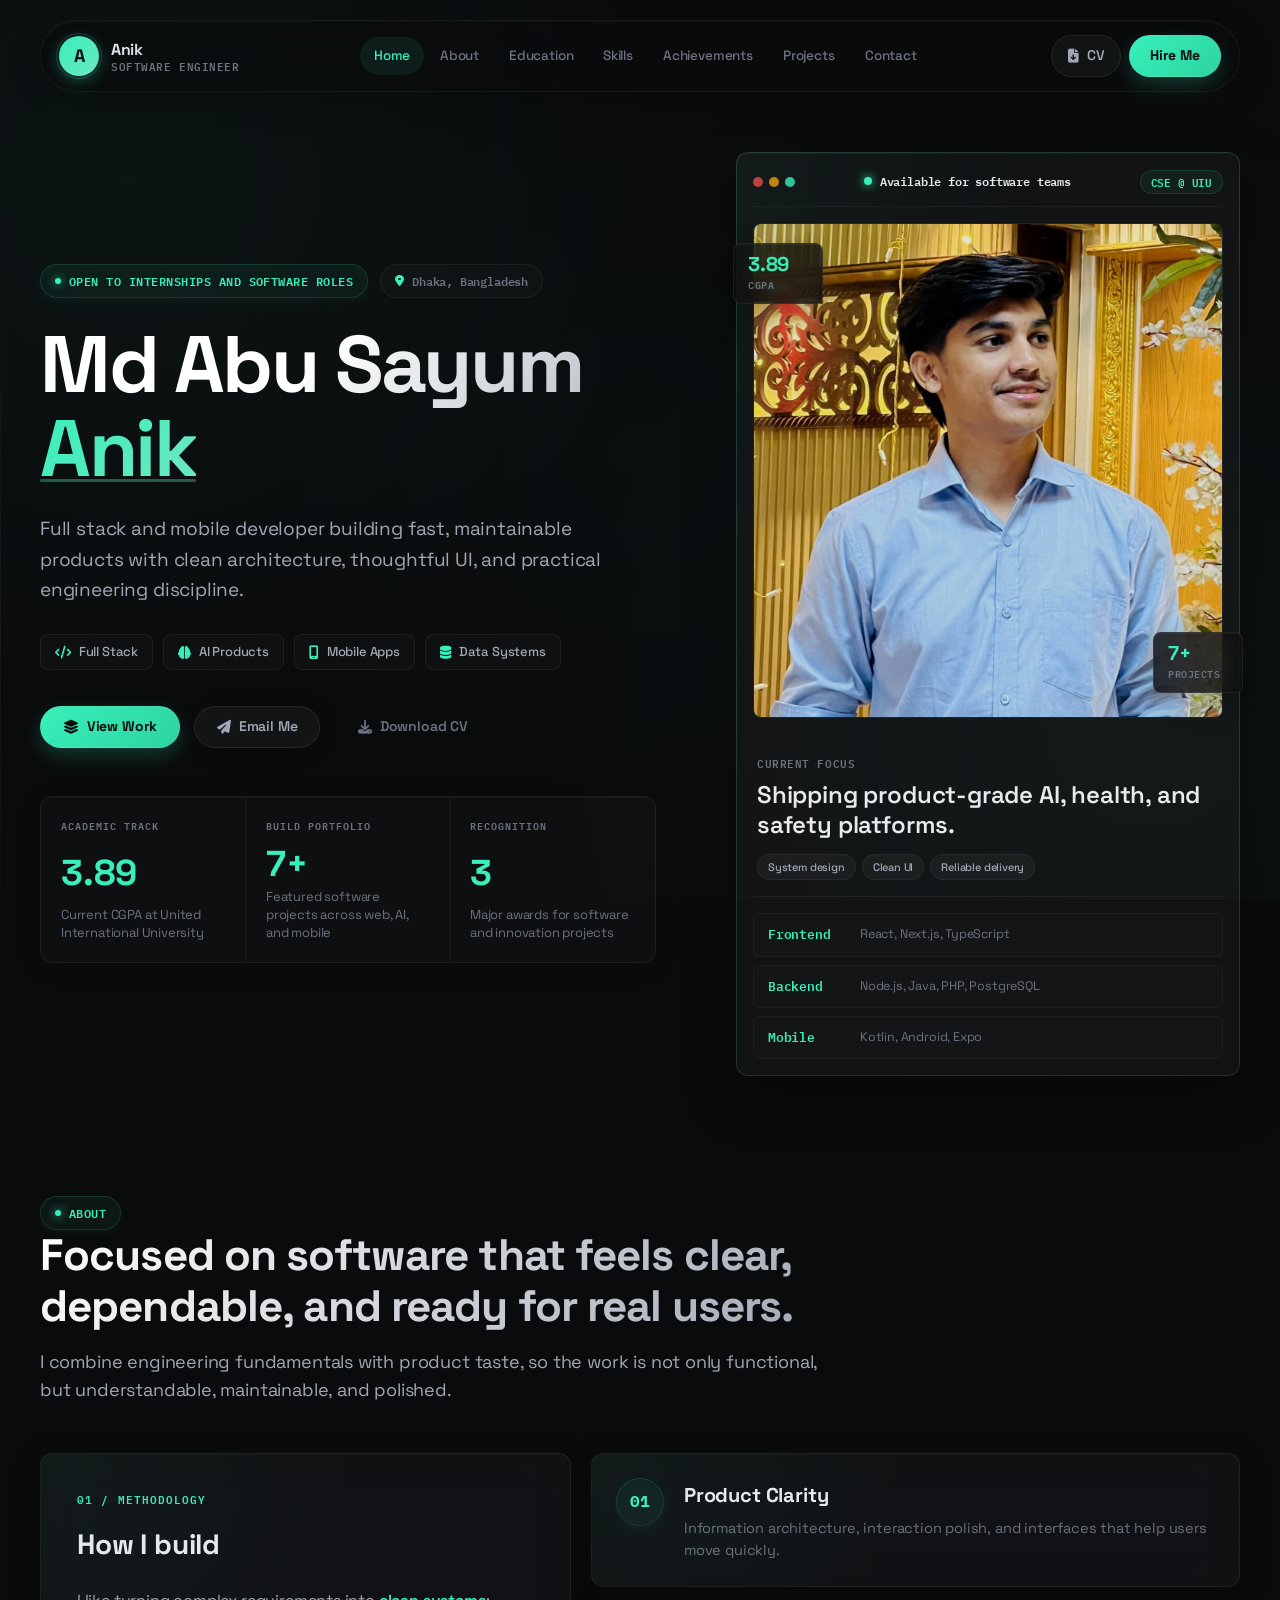
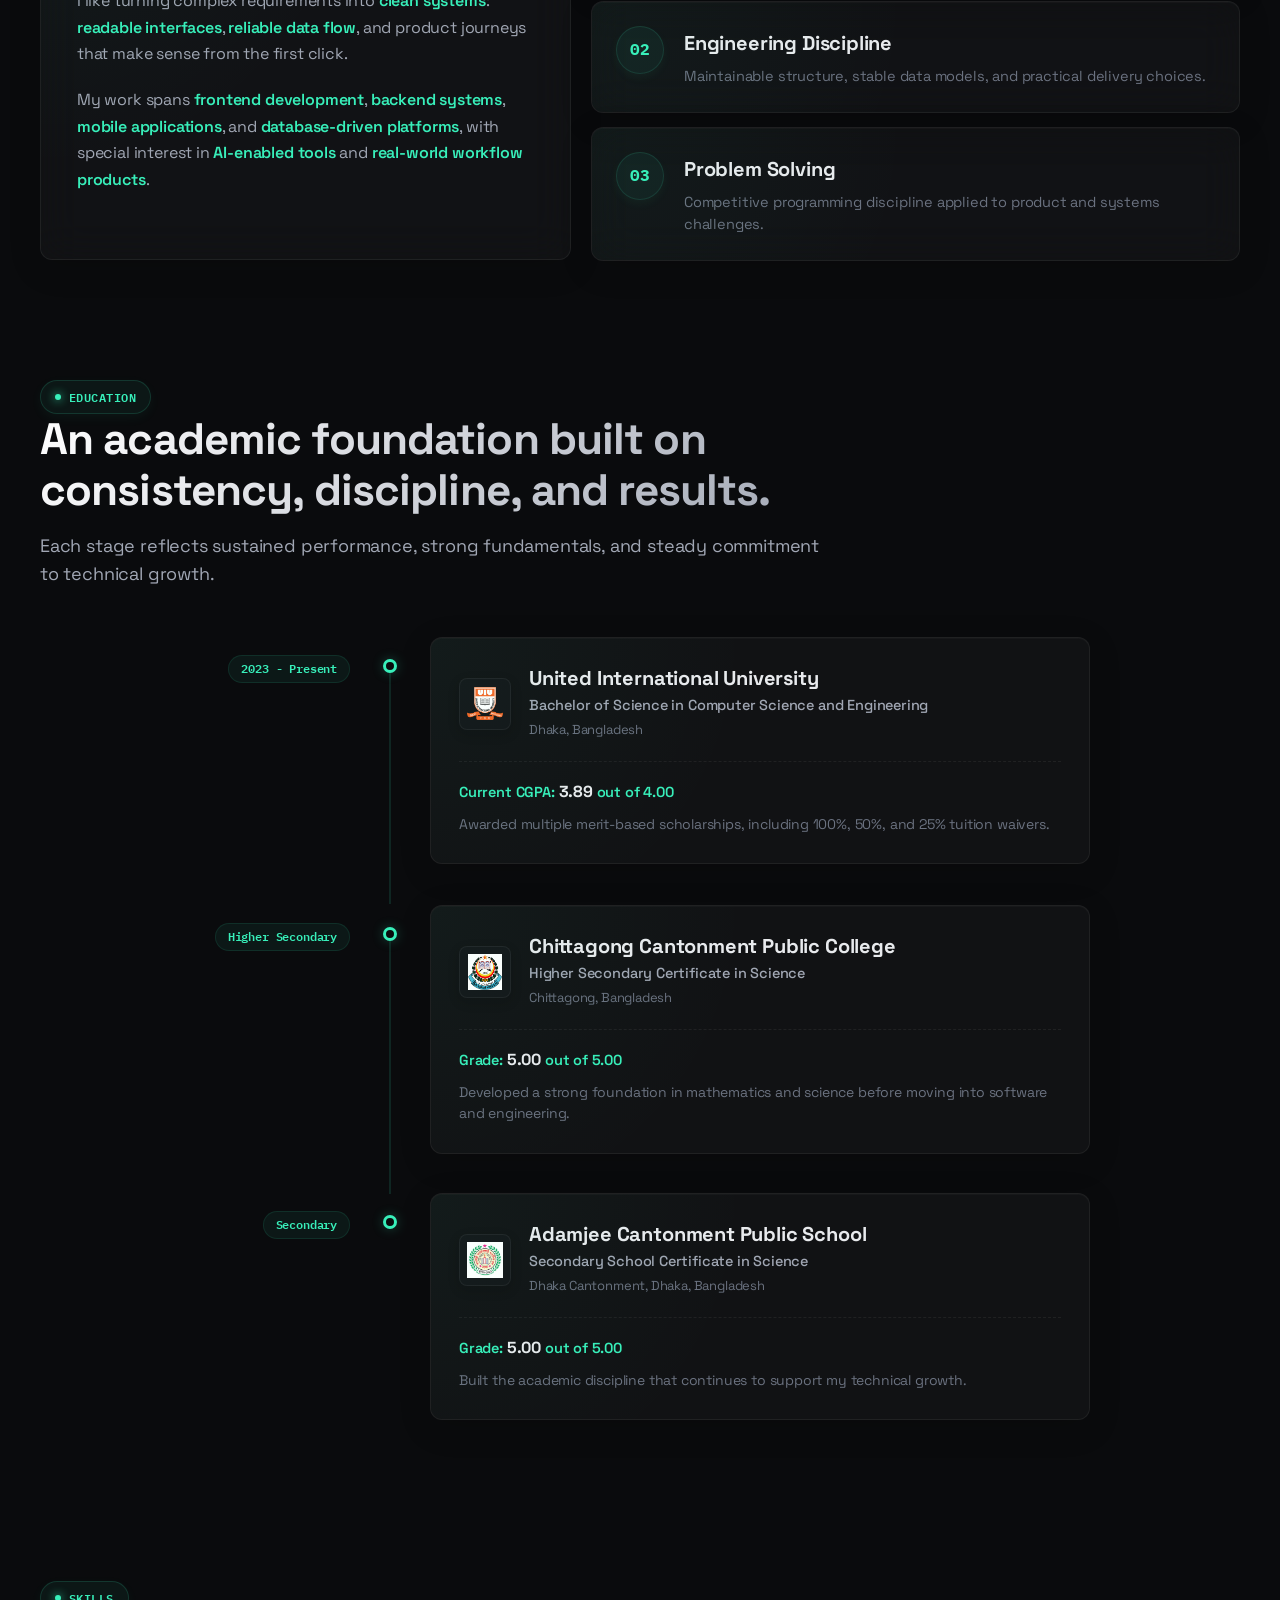
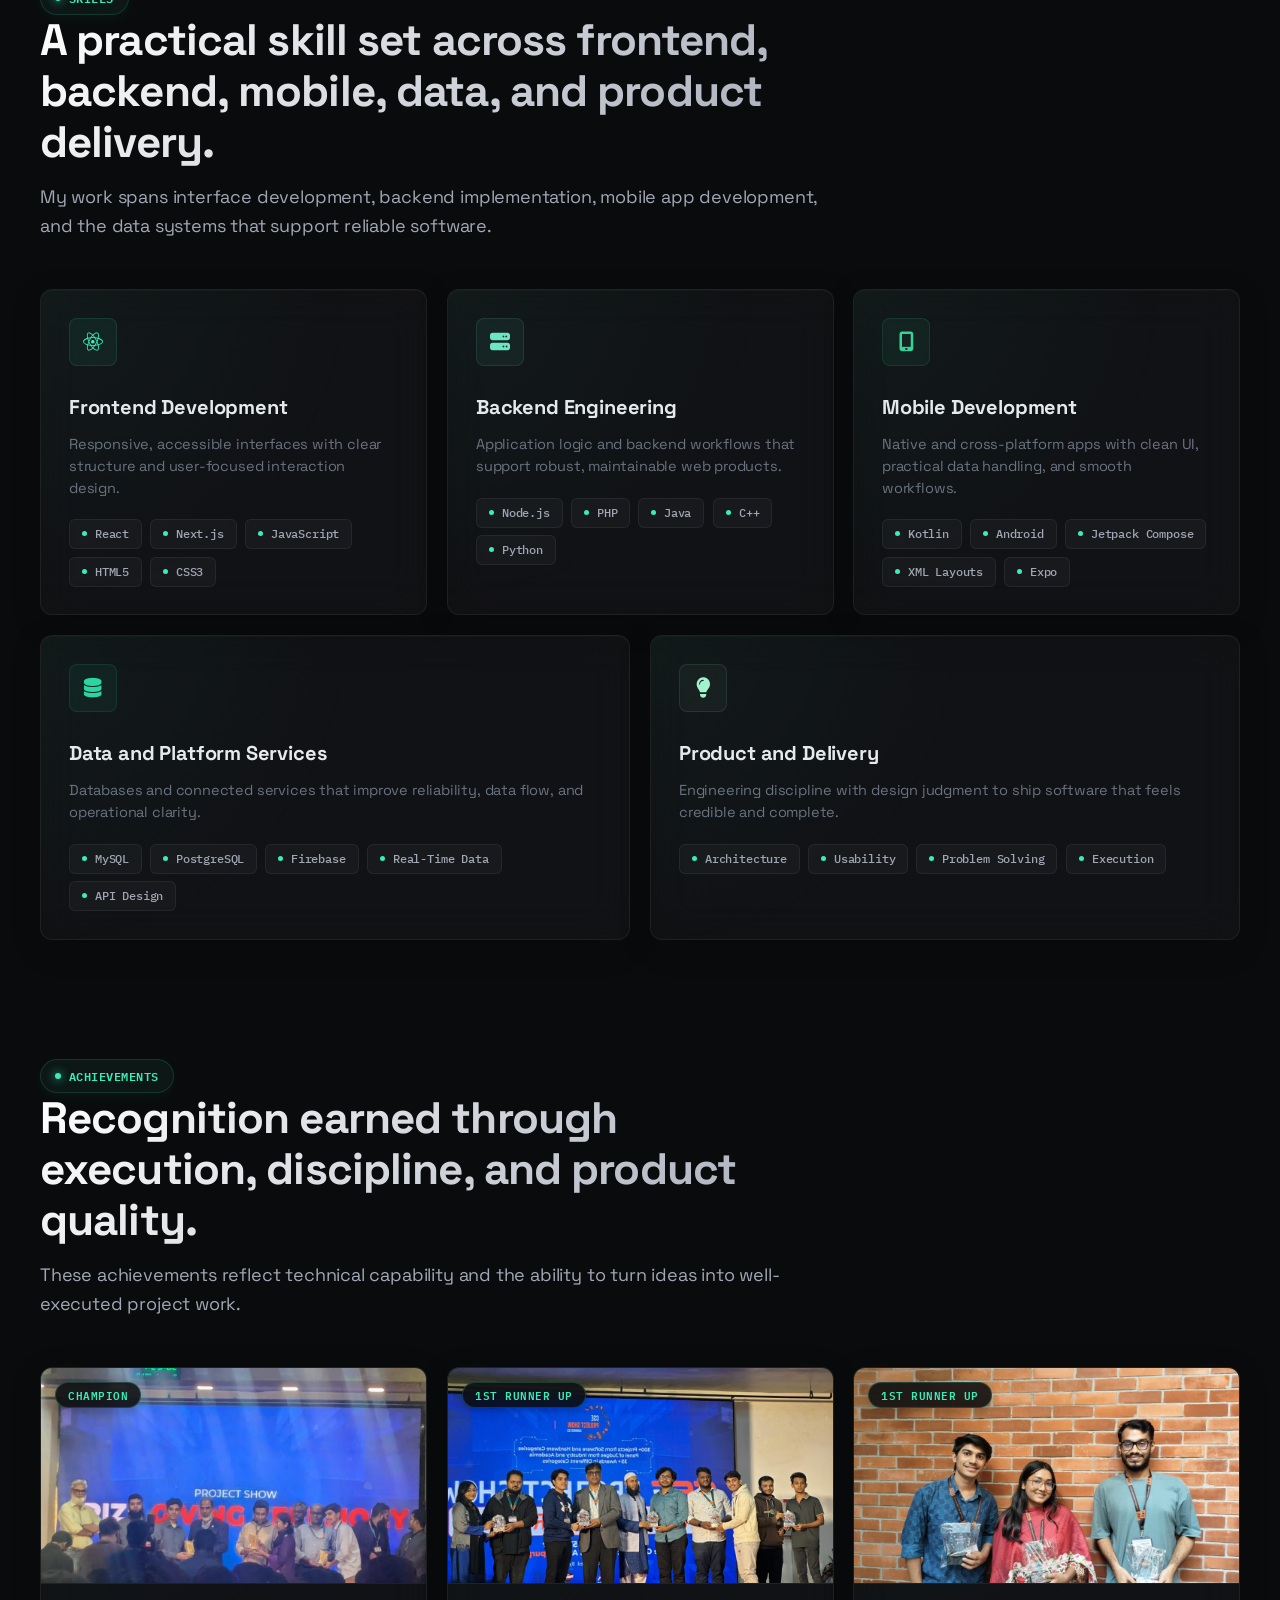
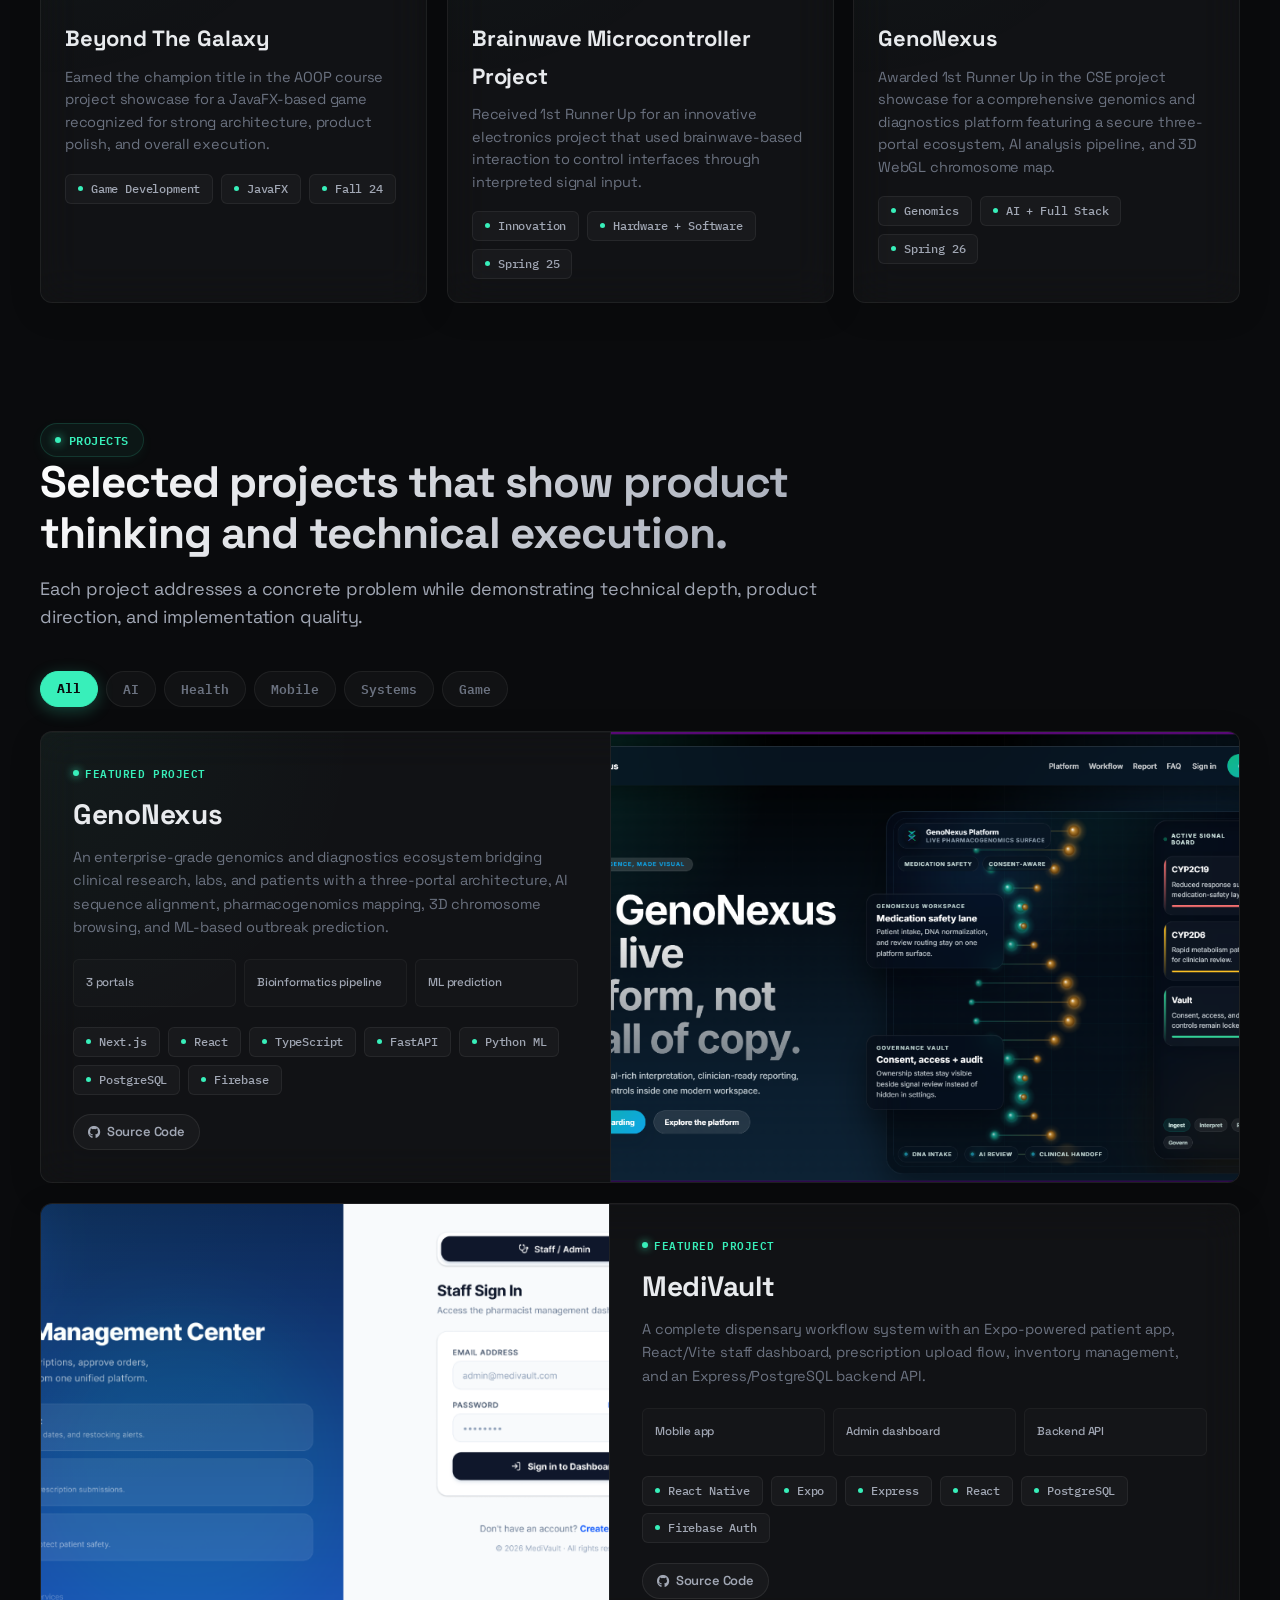
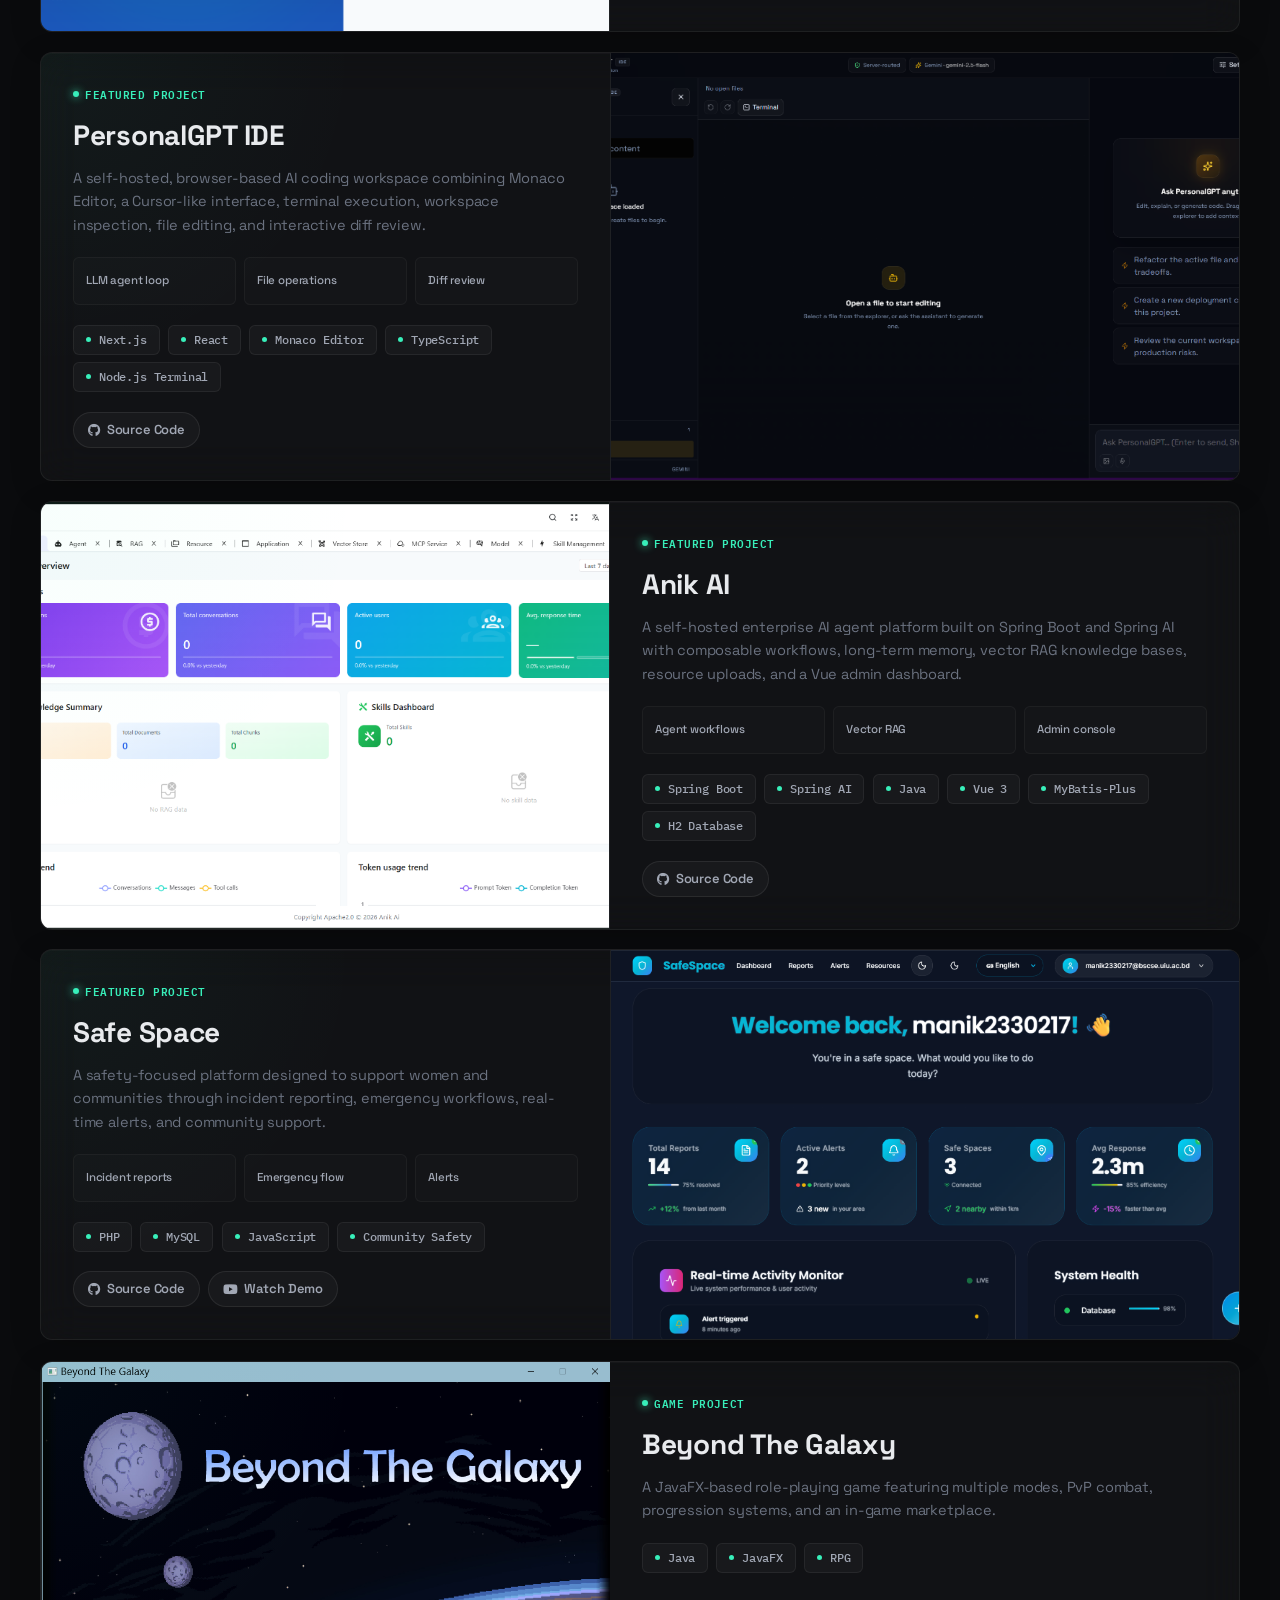
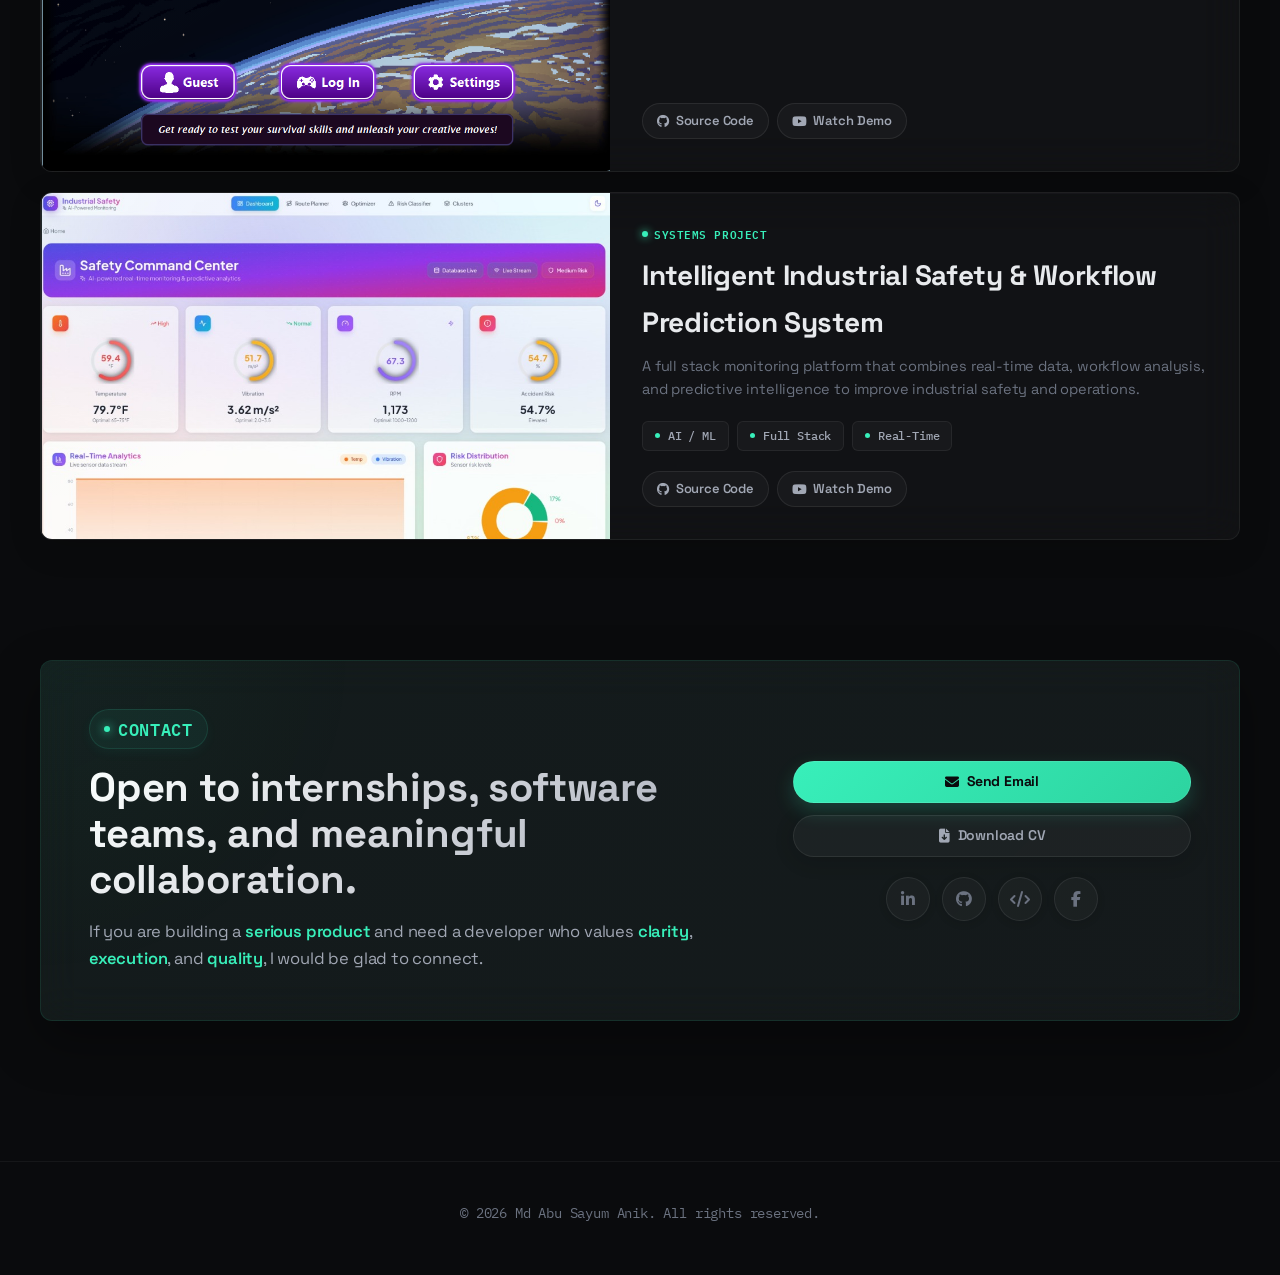
==== commit 20376ab7: "Enhance UI animations with smooth easing, scroll reveals, and GPU acceleration" ====
--- a/index.html
+++ b/index.html
@@ -10,8 +10,9 @@
   <link rel="preconnect" href="https://fonts.googleapis.com">
   <link rel="preconnect" href="https://fonts.gstatic.com" crossorigin>
   <link
-    href="https://fonts.googleapis.com/css2?family=Plus+Jakarta+Sans:wght@400;500;600;700;800&family=Inter:wght@400;500;600;700&family=JetBrains+Mono:wght@400;500;600&display=swap"
+    href="https://fonts.googleapis.com/css2?family=Space+Grotesk:wght@400;500;600;700&family=IBM+Plex+Mono:wght@400;500;600&family=Inter:wght@400;500;600;700&display=swap"
     rel="stylesheet">
+  <meta name="theme-color" content="#0a0b0d">
   <link rel="stylesheet" href="https://cdnjs.cloudflare.com/ajax/libs/font-awesome/6.4.0/css/all.min.css">
   <link rel="stylesheet" href="style.css">
 </head>
--- a/style.css
+++ b/style.css
@@ -1,29 +1,34 @@
 :root {
-  --bg: #f6f4ef;
-  --bg-strong: #ebe8df;
-  --surface: #ffffff;
-  --surface-soft: #fbfaf6;
-  --surface-tint: #f1f7f4;
-  --ink: #151513;
-  --ink-soft: #3b3b35;
-  --muted: #727064;
-  --line: rgba(21, 21, 19, 0.12);
-  --line-strong: rgba(21, 21, 19, 0.2);
-  --primary: #0969da;
-  --primary-deep: #064a9f;
-  --primary-soft: #e7f0fb;
-  --accent: #0f8a5f;
-  --accent-soft: #e6f5ee;
-  --warm: #c56828;
-  --warm-soft: #fff0e3;
-  --danger: #b93854;
-  --shadow-sm: 0 8px 18px rgba(21, 21, 19, 0.06);
-  --shadow-md: 0 18px 46px rgba(21, 21, 19, 0.1);
-  --shadow-lg: 0 28px 80px rgba(21, 21, 19, 0.14);
-  --radius: 8px;
-  --max-width: 1180px;
-  --header-offset: 116px;
-  --ease: cubic-bezier(0.2, 0.8, 0.2, 1);
+  --bg: #0a0b0d;
+  --bg-strong: #101114;
+  --bg-card: rgba(255, 255, 255, 0.03);
+  --surface: #131518;
+  --surface-soft: #16181c;
+  --surface-tint: rgba(56, 239, 186, 0.03);
+  --ink: #e8eaed;
+  --ink-soft: #a1a7b4;
+  --muted: #6b7280;
+  --line: rgba(255, 255, 255, 0.06);
+  --line-strong: rgba(255, 255, 255, 0.1);
+  --primary: #38efba;
+  --primary-deep: #2dd4a0;
+  --primary-soft: rgba(56, 239, 186, 0.08);
+  --accent: #6ee7c2;
+  --accent-soft: rgba(110, 231, 194, 0.06);
+  --warm: #f5c542;
+  --warm-soft: rgba(245, 197, 66, 0.08);
+  --danger: #ef4444;
+  --shadow-sm: 0 4px 20px rgba(0, 0, 0, 0.15);
+  --shadow-md: 0 10px 30px rgba(0, 0, 0, 0.25);
+  --shadow-lg: 0 20px 50px rgba(0, 0, 0, 0.35);
+  --radius: 12px;
+  --max-width: 1200px;
+  --header-offset: 100px;
+  --ease: cubic-bezier(0.16, 1, 0.3, 1);
+  --ease-smooth: cubic-bezier(0.16, 1, 0.3, 1);
+  --ease-soft: cubic-bezier(0.22, 1, 0.36, 1);
+  --ease-spring: cubic-bezier(0.34, 1.25, 0.64, 1);
+  --ease-in-out: cubic-bezier(0.65, 0, 0.35, 1);
 }
 
 * {
@@ -34,25 +39,29 @@
 
 html {
   scroll-behavior: smooth;
+  scroll-padding-top: var(--header-offset);
   background: var(--bg);
 }
 
 body {
   min-height: 100vh;
   color: var(--ink);
-  background:
-    linear-gradient(135deg, rgba(9, 105, 218, 0.08), transparent 32%),
-    linear-gradient(225deg, rgba(15, 138, 95, 0.09), transparent 34%),
-    linear-gradient(180deg, var(--bg), var(--bg-strong));
-  font-family: "Inter", system-ui, -apple-system, BlinkMacSystemFont, "Segoe UI", sans-serif;
+  background-color: var(--bg);
+  background-image:
+    radial-gradient(circle at 10% 20%, rgba(56, 239, 186, 0.04) 0%, transparent 40%),
+    radial-gradient(circle at 90% 80%, rgba(110, 231, 194, 0.03) 0%, transparent 45%),
+    radial-gradient(circle at 50% 50%, rgba(56, 239, 186, 0.015) 0%, transparent 50%);
+  background-attachment: fixed;
+  font-family: "Space Grotesk", "Inter", system-ui, -apple-system, BlinkMacSystemFont, "Segoe UI", sans-serif;
   font-size: 16px;
-  line-height: 1.65;
-  letter-spacing: 0;
+  line-height: 1.7;
+  letter-spacing: -0.011em;
   overflow-x: hidden;
   -webkit-font-smoothing: antialiased;
   text-rendering: optimizeLegibility;
 }
 
+/* Structural Grid Overlay */
 body::before {
   content: "";
   position: fixed;
@@ -60,25 +69,15 @@
   z-index: -3;
   pointer-events: none;
   background-image:
-    linear-gradient(rgba(21, 21, 19, 0.055) 1px, transparent 1px),
-    linear-gradient(90deg, rgba(21, 21, 19, 0.055) 1px, transparent 1px);
+    linear-gradient(rgba(255, 255, 255, 0.02) 1px, transparent 1px),
+    linear-gradient(90deg, rgba(255, 255, 255, 0.02) 1px, transparent 1px);
   background-size: 48px 48px;
-  mask-image: linear-gradient(180deg, rgba(0, 0, 0, 0.55), transparent 78%);
-}
-
-body::after {
-  content: "";
-  position: fixed;
-  inset: 0;
-  z-index: -2;
-  pointer-events: none;
-  background:
-    linear-gradient(90deg, rgba(255, 255, 255, 0.5), transparent 18%, transparent 82%, rgba(255, 255, 255, 0.5)),
-    linear-gradient(180deg, rgba(255, 255, 255, 0.82), transparent 30%, rgba(246, 244, 239, 0.86));
+  mask-image: radial-gradient(circle at center, black, transparent 85%);
 }
 
 a {
   color: inherit;
+  text-decoration: none;
 }
 
 img {
@@ -90,6 +89,9 @@
 input,
 textarea {
   font: inherit;
+  background: none;
+  border: none;
+  color: inherit;
 }
 
 button,
@@ -98,19 +100,25 @@
 }
 
 :focus-visible {
-  outline: 3px solid rgba(9, 105, 218, 0.35);
+  outline: 2px solid var(--primary);
   outline-offset: 3px;
 }
 
+/* Scroll Progress Bar */
 .scroll-progress {
   position: fixed;
   top: 0;
   left: 0;
   z-index: 200;
-  width: 0;
-  height: 3.5px;
-  background: linear-gradient(90deg, #8b5cf6, #7c3aed, #10b981);
-  box-shadow: 0 0 14px rgba(139, 92, 246, 0.7);
+  width: 100%;
+  height: 2px;
+  background: linear-gradient(90deg, var(--primary), var(--accent), #38efba);
+  box-shadow: 0 0 16px rgba(56, 239, 186, 0.4);
+  transform-origin: left;
+  transform: scaleX(0);
+  transition: transform 0.08s ease-out;
+  will-change: transform;
+  pointer-events: none;
 }
 
 .site-backdrop {
@@ -118,12 +126,11 @@
   inset: 0;
   z-index: -1;
   pointer-events: none;
-  background:
-    linear-gradient(118deg, transparent 0%, rgba(9, 105, 218, 0.05) 38%, transparent 39%),
-    linear-gradient(62deg, transparent 0%, rgba(197, 104, 40, 0.08) 64%, transparent 65%);
-}
+  background: radial-gradient(circle at 50% -20%, rgba(56, 239, 186, 0.05), transparent 70%);
+}
+
 main {
-  padding: 0 24px 112px;
+  padding: 0 24px 120px;
 }
 
 section {
@@ -133,83 +140,102 @@
 }
 
 .section {
-  padding-top: 112px;
-}
-
+  padding-top: 120px;
+}
+
+/* Header & Floating Navigation */
 .site-header {
   position: sticky;
   top: 0;
   z-index: 120;
-  padding: 16px 24px 0;
+  padding: 20px 24px 0;
 }
 
 .navbar {
   position: relative;
   width: min(100%, var(--max-width));
-  min-height: 68px;
+  min-height: 72px;
   margin: 0 auto;
   display: flex;
   align-items: center;
   justify-content: space-between;
   gap: 20px;
-  padding: 12px 14px;
-  border: 1px solid rgba(255, 255, 255, 0.9);
-  border-radius: var(--radius);
-  background: rgba(255, 255, 255, 0.72);
-  box-shadow: var(--shadow-sm);
-  backdrop-filter: blur(18px) saturate(1.4);
-  -webkit-backdrop-filter: blur(18px) saturate(1.4);
-  transition: background 0.25s var(--ease), border-color 0.25s var(--ease), box-shadow 0.25s var(--ease);
+  padding: 10px 18px;
+  border: 1px solid rgba(255, 255, 255, 0.06);
+  border-radius: 999px;
+  background: rgba(10, 11, 13, 0.6);
+  box-shadow:
+    inset 0 1px 1px rgba(255, 255, 255, 0.03),
+    0 8px 32px rgba(0, 0, 0, 0.2);
+  backdrop-filter: blur(24px) saturate(1.4);
+  -webkit-backdrop-filter: blur(24px) saturate(1.4);
+  transition:
+    background-color 0.4s var(--ease-soft),
+    border-color 0.4s var(--ease-soft),
+    box-shadow 0.4s var(--ease-soft);
 }
 
 .navbar.scrolled {
-  background: rgba(255, 255, 255, 0.92);
-  border-color: rgba(21, 21, 19, 0.1);
-  box-shadow: 0 16px 42px rgba(21, 21, 19, 0.12);
+  background: rgba(10, 11, 13, 0.85);
+  border-color: rgba(255, 255, 255, 0.08);
+  box-shadow:
+    inset 0 1px 1px rgba(255, 255, 255, 0.04),
+    0 12px 36px rgba(0, 0, 0, 0.3);
 }
 
 .brand {
-  min-width: 176px;
   display: inline-flex;
   align-items: center;
   gap: 12px;
   color: var(--ink);
-  text-decoration: none;
 }
 
 .brand-mark {
-  width: 42px;
-  height: 42px;
+  width: 40px;
+  height: 40px;
   display: inline-flex;
   align-items: center;
   justify-content: center;
-  border-radius: var(--radius);
-  color: #fff;
-  background: linear-gradient(135deg, var(--ink), var(--primary));
-  font-family: "Manrope", sans-serif;
+  border-radius: 50%;
+  color: #0a0b0d;
+  background: linear-gradient(135deg, var(--primary), var(--accent));
+  font-family: "Space Grotesk", sans-serif;
   font-size: 18px;
-  font-weight: 800;
-  box-shadow: 0 10px 24px rgba(9, 105, 218, 0.2);
+  font-weight: 700;
+  box-shadow: 0 4px 16px rgba(56, 239, 186, 0.3);
+  position: relative;
+}
+
+.brand-mark::after {
+  content: "";
+  position: absolute;
+  inset: -3px;
+  border-radius: 50%;
+  border: 1px solid rgba(56, 239, 186, 0.2);
 }
 
 .brand-copy {
   display: grid;
-  gap: 1px;
-  line-height: 1.15;
+  line-height: 1.2;
 }
 
 .brand-copy strong {
-  font-family: "Manrope", sans-serif;
-  font-size: 15px;
-  font-weight: 800;
-  letter-spacing: 0;
+  font-family: "Space Grotesk", sans-serif;
+  font-size: 16px;
+  font-weight: 700;
+  letter-spacing: -0.02em;
+  background: linear-gradient(135deg, #e8eaed, #a1a7b4);
+  -webkit-background-clip: text;
+  -webkit-text-fill-color: transparent;
 }
 
 .brand-copy small {
   color: var(--muted);
   font-size: 11px;
-  font-weight: 700;
-  letter-spacing: 0;
+  font-weight: 600;
+  letter-spacing: 0.05em;
+  text-transform: uppercase;
+  font-family: "IBM Plex Mono", monospace;
 }
 
 .nav-links {
@@ -217,28 +243,37 @@
   display: flex;
   align-items: center;
   justify-content: center;
-  gap: 4px;
+  gap: 2px;
 }
 
 .nav-links a {
-  min-height: 40px;
+  min-height: 38px;
   display: inline-flex;
   align-items: center;
   justify-content: center;
-  padding: 8px 12px;
+  padding: 6px 14px;
   border-radius: 999px;
   color: var(--muted);
-  font-size: 13px;
-  font-weight: 700;
-  letter-spacing: 0;
-  text-decoration: none;
-  transition: color 0.2s var(--ease), background 0.2s var(--ease), transform 0.2s var(--ease);
+  font-size: 13.5px;
+  font-weight: 500;
+  transition:
+    color 0.3s var(--ease-soft),
+    background-color 0.3s var(--ease-soft),
+    border-color 0.3s var(--ease-soft),
+    transform 0.3s var(--ease-soft);
+  will-change: transform;
 }
 
 .nav-links a:hover,
 .nav-links a.active {
-  color: var(--ink);
-  background: rgba(21, 21, 19, 0.06);
+  color: var(--primary);
+  background: rgba(56, 239, 186, 0.06);
+}
+
+.nav-links a.active {
+  background: var(--primary-soft);
+  color: var(--primary);
+  box-shadow: inset 0 1px 0 rgba(255, 255, 255, 0.03);
 }
 
 .nav-links a:hover {
@@ -254,72 +289,92 @@
 .nav-cv,
 .nav-cta,
 .btn {
-  min-height: 44px;
+  min-height: 42px;
   display: inline-flex;
   align-items: center;
   justify-content: center;
-  gap: 9px;
+  gap: 8px;
   border-radius: 999px;
   font-size: 14px;
-  font-weight: 800;
-  letter-spacing: 0;
-  line-height: 1;
-  text-decoration: none;
+  font-weight: 600;
   white-space: nowrap;
   cursor: pointer;
-  transition: transform 0.22s var(--ease), box-shadow 0.22s var(--ease), background 0.22s var(--ease), color 0.22s var(--ease), border-color 0.22s var(--ease);
+  transition:
+    transform 0.35s var(--ease-soft),
+    box-shadow 0.35s var(--ease-soft),
+    background 0.3s var(--ease-soft),
+    border-color 0.3s var(--ease-soft),
+    color 0.3s var(--ease-soft),
+    filter 0.3s var(--ease-soft);
+  will-change: transform;
+  padding: 0 22px;
+}
+
+.nav-cv:active,
+.nav-cta:active,
+.btn:active {
+  transform: translateY(0) scale(0.98);
+  transition-duration: 0.1s;
 }
 
 .nav-cv {
-  width: 64px;
-  color: var(--ink);
-  background: rgba(21, 21, 19, 0.06);
+  padding: 0 16px;
+  color: var(--ink-soft);
+  background: rgba(255, 255, 255, 0.04);
+  border: 1px solid rgba(255, 255, 255, 0.08);
+}
+
+.nav-cv:hover {
+  background: rgba(255, 255, 255, 0.08);
+  border-color: rgba(255, 255, 255, 0.12);
+  transform: translateY(-2px);
 }
 
 .nav-cta {
-  padding: 0 18px;
-  color: #fff;
-  background: var(--ink);
-  box-shadow: 0 12px 28px rgba(21, 21, 19, 0.18);
-}
-
-.nav-cv:hover,
-.nav-cta:hover,
-.btn:hover {
+  padding: 0 20px;
+  color: #0a0b0d;
+  background: linear-gradient(135deg, var(--primary), var(--primary-deep));
+  box-shadow: 0 8px 20px rgba(56, 239, 186, 0.2);
+  border: 1px solid rgba(255, 255, 255, 0.1);
+  font-weight: 700;
+}
+
+.nav-cta:hover {
   transform: translateY(-2px);
-}
-
-.nav-cta:hover,
-.btn-primary:hover {
-  background: var(--primary-deep);
-  box-shadow: 0 18px 42px rgba(9, 105, 218, 0.24);
+  box-shadow: 0 12px 25px rgba(56, 239, 186, 0.3);
+  filter: brightness(1.08);
 }
 
 .hamburger {
-  width: 44px;
-  height: 44px;
+  width: 40px;
+  height: 40px;
   display: none;
   align-items: center;
   justify-content: center;
   flex-direction: column;
   gap: 5px;
-  border: 1px solid var(--line);
-  border-radius: var(--radius);
+  border: 1px solid rgba(255, 255, 255, 0.08);
+  border-radius: 50%;
   color: var(--ink);
-  background: var(--surface);
+  background: rgba(255, 255, 255, 0.03);
   cursor: pointer;
+  transition: all 0.2s var(--ease);
+}
+
+.hamburger:hover {
+  background: rgba(255, 255, 255, 0.06);
+  border-color: rgba(255, 255, 255, 0.12);
 }
 
 .hamburger span {
   width: 18px;
-  height: 2px;
-  border-radius: 999px;
+  height: 1.5px;
   background: currentColor;
-  transition: transform 0.24s var(--ease), opacity 0.18s ease;
+  transition: all 0.25s var(--ease);
 }
 
 .hamburger.active .line1 {
-  transform: translateY(7px) rotate(45deg);
+  transform: translateY(6.5px) rotate(45deg);
 }
 
 .hamburger.active .line2 {
@@ -327,40 +382,42 @@
 }
 
 .hamburger.active .line3 {
-  transform: translateY(-7px) rotate(-45deg);
-}
-
+  transform: translateY(-6.5px) rotate(-45deg);
+}
+
+/* Hero Section */
 .hero {
-  min-height: calc(100vh - 92px);
+  min-height: calc(100vh - 100px);
   position: relative;
   display: grid;
-  grid-template-columns: minmax(0, 1.05fr) minmax(380px, 0.76fr);
-  align-items: center;
-  gap: 64px;
-  padding-top: 64px;
+  grid-template-columns: minmax(0, 1.1fr) minmax(400px, 0.9fr);
+  align-items: center;
+  gap: 80px;
+  padding-top: 60px;
 }
 
 .hero::before {
   content: "";
   position: absolute;
-  left: -34px;
-  top: 18%;
-  bottom: 8%;
+  left: -40px;
+  top: 15%;
+  bottom: 10%;
   width: 1px;
-  background: linear-gradient(180deg, transparent, rgba(21, 21, 19, 0.26), transparent);
+  background: linear-gradient(180deg, transparent, rgba(255, 255, 255, 0.06), transparent);
 }
 
 .hero::after {
-  content: "PORTFOLIO / 2026";
+  content: "DEVELOPER / PORTFOLIO / 2026";
   position: absolute;
-  left: -68px;
+  left: -80px;
   top: 50%;
-  color: rgba(21, 21, 19, 0.34);
-  font-size: 11px;
-  font-weight: 800;
-  letter-spacing: 0.16em;
+  color: rgba(255, 255, 255, 0.12);
+  font-size: 10px;
+  font-weight: 600;
+  letter-spacing: 0.2em;
   writing-mode: vertical-rl;
   transform: translateY(-50%) rotate(180deg);
+  font-family: "IBM Plex Mono", monospace;
 }
 
 .hero-copy {
@@ -372,114 +429,132 @@
   display: flex;
   flex-wrap: wrap;
   align-items: center;
-  gap: 10px;
-  margin-bottom: 20px;
+  gap: 12px;
+  margin-bottom: 24px;
 }
 
 .eyebrow {
   display: inline-flex;
   align-items: center;
   gap: 8px;
-  margin-bottom: 0;
-  padding: 7px 11px;
-  border: 1px solid var(--line);
+  padding: 6px 14px;
+  border: 1px solid rgba(56, 239, 186, 0.15);
   border-radius: 999px;
-  color: var(--ink-soft);
-  background: rgba(255, 255, 255, 0.68);
-  box-shadow: 0 8px 22px rgba(21, 21, 19, 0.05);
+  color: var(--primary);
+  background: rgba(56, 239, 186, 0.05);
+  box-shadow: 0 4px 12px rgba(56, 239, 186, 0.05);
   font-size: 12px;
-  font-weight: 800;
-  letter-spacing: 0;
+  font-weight: 600;
+  letter-spacing: 0.04em;
+  font-family: "IBM Plex Mono", monospace;
+  text-transform: uppercase;
 }
 
 .eyebrow::before {
   content: "";
-  width: 8px;
-  height: 8px;
-  flex: 0 0 auto;
-  border-radius: 999px;
-  background: var(--accent);
-  box-shadow: 0 0 0 5px rgba(15, 138, 95, 0.12);
+  width: 6px;
+  height: 6px;
+  border-radius: 50%;
+  background: var(--primary);
+  box-shadow: 0 0 10px var(--primary);
+  animation: pulse-dot 2s ease-in-out infinite;
+}
+
+@keyframes pulse-dot {
+  0%, 100% { opacity: 1; box-shadow: 0 0 6px var(--primary); }
+  50% { opacity: 0.5; box-shadow: 0 0 14px var(--primary); }
 }
 
 .hero-location {
-  min-height: 34px;
   display: inline-flex;
   align-items: center;
   gap: 8px;
-  padding: 7px 11px;
-  border: 1px solid rgba(21, 21, 19, 0.1);
+  padding: 6px 14px;
+  border: 1px solid rgba(255, 255, 255, 0.06);
   border-radius: 999px;
   color: var(--muted);
-  background: rgba(255, 255, 255, 0.46);
+  background: rgba(255, 255, 255, 0.02);
   font-size: 12px;
-  font-weight: 800;
+  font-weight: 600;
+  font-family: "IBM Plex Mono", monospace;
 }
 
 .hero-location i {
   color: var(--primary);
 }
 
-.hero h1,
-.section-heading h2,
-.contact-copy h2 {
-  font-family: "Manrope", sans-serif;
-  font-weight: 800;
-  letter-spacing: 0;
-  line-height: 0.96;
-}
-
 .hero h1 {
-  max-width: 11ch;
+  font-family: "Space Grotesk", sans-serif;
+  font-weight: 700;
+  letter-spacing: -0.03em;
+  line-height: 1.05;
   margin-bottom: 24px;
-  font-size: 84px;
+  font-size: 80px;
+  background: linear-gradient(135deg, #ffffff 40%, #a1a7b4);
+  -webkit-background-clip: text;
+  -webkit-text-fill-color: transparent;
 }
 
 .hero h1 span {
   position: relative;
   display: inline-block;
+  background: linear-gradient(135deg, var(--primary), var(--accent));
+  -webkit-background-clip: text;
+  -webkit-text-fill-color: transparent;
 }
 
 .hero h1 span::after {
   content: "";
   position: absolute;
-  left: 3px;
-  right: 3px;
-  bottom: 7px;
-  z-index: -1;
-  height: 18px;
-  border-radius: 999px;
-  background: linear-gradient(90deg, rgba(9, 105, 218, 0.22), rgba(15, 138, 95, 0.18), rgba(197, 104, 40, 0.2));
+  left: 0;
+  right: 0;
+  bottom: 8px;
+  height: 3px;
+  background: linear-gradient(90deg, var(--primary), var(--accent));
+  border-radius: 2px;
+  opacity: 0.35;
 }
 
 .hero-lede {
   max-width: 680px;
   color: var(--ink-soft);
-  font-size: 20px;
-  line-height: 1.55;
+  font-size: 19px;
+  line-height: 1.6;
+  margin-bottom: 28px;
 }
 
 .hero-specialties {
   display: flex;
   flex-wrap: wrap;
-  gap: 9px;
-  max-width: 700px;
-  margin-top: 24px;
+  gap: 10px;
+  margin-bottom: 36px;
 }
 
 .hero-specialties span {
-  min-height: 36px;
+  min-height: 34px;
   display: inline-flex;
   align-items: center;
   gap: 8px;
-  padding: 7px 11px;
-  border: 1px solid rgba(21, 21, 19, 0.12);
-  border-radius: var(--radius);
+  padding: 6px 14px;
+  border: 1px solid rgba(255, 255, 255, 0.06);
+  border-radius: 8px;
   color: var(--ink-soft);
-  background: rgba(255, 255, 255, 0.62);
-  box-shadow: 0 8px 20px rgba(21, 21, 19, 0.05);
+  background: rgba(255, 255, 255, 0.02);
   font-size: 13px;
-  font-weight: 800;
+  font-weight: 500;
+  transition:
+    border-color 0.3s var(--ease-soft),
+    background-color 0.3s var(--ease-soft),
+    color 0.3s var(--ease-soft),
+    transform 0.3s var(--ease-soft);
+  will-change: transform;
+}
+
+.hero-specialties span:hover {
+  border-color: rgba(56, 239, 186, 0.2);
+  background: rgba(56, 239, 186, 0.05);
+  color: var(--primary);
+  transform: translateY(-2px);
 }
 
 .hero-specialties i {
@@ -489,55 +564,108 @@
 .hero-actions {
   display: flex;
   flex-wrap: wrap;
-  gap: 12px;
-  margin-top: 28px;
-}
-
-.btn {
-  padding: 0 18px;
+  gap: 14px;
+  margin-bottom: 48px;
+}
+
+.btn-primary {
+  color: #0a0b0d;
+  background: linear-gradient(135deg, var(--primary), var(--primary-deep));
+  box-shadow: 0 8px 20px rgba(56, 239, 186, 0.2);
+  border: 1px solid rgba(255, 255, 255, 0.1);
+  font-weight: 700;
+}
+
+.btn-primary:hover {
+  transform: translateY(-2px);
+  box-shadow: 0 12px 28px rgba(56, 239, 186, 0.32);
+  filter: brightness(1.08);
+}
+
+.btn-secondary {
+  color: var(--ink-soft);
+  background: rgba(255, 255, 255, 0.04);
+  border: 1px solid rgba(255, 255, 255, 0.08);
+  box-shadow: var(--shadow-sm);
+}
+
+.btn-secondary:hover {
+  background: rgba(255, 255, 255, 0.08);
+  border-color: rgba(255, 255, 255, 0.14);
+  transform: translateY(-2px);
+  box-shadow: var(--shadow-md);
+}
+
+.btn-ghost {
+  color: var(--muted);
+  background: transparent;
   border: 1px solid transparent;
 }
 
-.btn-primary {
-  color: #fff;
-  background: var(--ink);
-  box-shadow: 0 16px 36px rgba(21, 21, 19, 0.18);
-}
-
-.btn-secondary {
+.btn-ghost:hover {
   color: var(--ink);
-  background: var(--surface);
-  border-color: var(--line);
-  box-shadow: var(--shadow-sm);
-}
-
-.btn-secondary:hover,
-.btn-ghost:hover {
-  border-color: var(--line-strong);
-  background: #fff;
-  box-shadow: var(--shadow-md);
-}
-
-.btn-ghost {
-  color: var(--ink);
-  background: rgba(255, 255, 255, 0.45);
-  border-color: rgba(21, 21, 19, 0.1);
+  background: rgba(255, 255, 255, 0.04);
+  border-color: rgba(255, 255, 255, 0.06);
+  transform: translateY(-2px);
 }
 
 .hero-proof {
   display: grid;
-  grid-template-columns: repeat(3, minmax(0, 1fr));
-  gap: 0;
-  max-width: 760px;
-  margin-top: 42px;
+  grid-template-columns: repeat(3, 1fr);
+  border: 1px solid rgba(255, 255, 255, 0.06);
+  border-radius: var(--radius);
+  background: rgba(255, 255, 255, 0.02);
+  box-shadow:
+    inset 0 1px 1px rgba(255, 255, 255, 0.03),
+    var(--shadow-sm);
+  backdrop-filter: blur(20px) saturate(1.4);
+  -webkit-backdrop-filter: blur(20px) saturate(1.4);
   overflow: hidden;
-  border: 1px solid rgba(21, 21, 19, 0.12);
-  border-radius: var(--radius);
-  background: rgba(255, 255, 255, 0.66);
-  box-shadow: var(--shadow-sm);
-}
-
-.proof-item,
+}
+
+.proof-item {
+  padding: 20px;
+  border: 0;
+  border-right: 1px solid rgba(255, 255, 255, 0.05);
+  background: transparent;
+  box-shadow: none;
+  display: flex;
+  flex-direction: column;
+  justify-content: space-between;
+}
+
+.proof-item:last-child {
+  border-right: 0;
+}
+
+.proof-item small {
+  display: block;
+  margin-bottom: 12px;
+  color: var(--muted);
+  font-size: 10px;
+  font-weight: 600;
+  letter-spacing: 0.1em;
+  text-transform: uppercase;
+  font-family: "IBM Plex Mono", monospace;
+}
+
+.proof-item span {
+  display: inline-block;
+  margin-bottom: 6px;
+  color: var(--primary);
+  font-family: "Space Grotesk", sans-serif;
+  font-size: 36px;
+  font-weight: 700;
+  line-height: 1;
+}
+
+.proof-item p {
+  color: var(--muted);
+  font-size: 13px;
+  line-height: 1.4;
+}
+
+/* Glassmorphism Cards Spotlight Styles */
 .portrait-panel,
 .about-panel,
 .operating-item,
@@ -546,52 +674,45 @@
 .achievement-card,
 .project-card,
 .contact-card {
-  border: 1px solid rgba(21, 21, 19, 0.12);
+  position: relative;
+  border: 1px solid rgba(255, 255, 255, 0.06);
   border-radius: var(--radius);
-  background: rgba(255, 255, 255, 0.76);
-  box-shadow: var(--shadow-sm);
-}
-
-.proof-item {
-  min-height: 134px;
-  padding: 18px;
-  border: 0;
-  border-right: 1px solid var(--line);
-  border-radius: 0;
-  background: transparent;
-  box-shadow: none;
-}
-
-.proof-item:last-child {
-  border-right: 0;
-}
-
-.proof-item small {
-  display: block;
-  margin-bottom: 18px;
-  color: var(--muted);
-  font-size: 11px;
-  font-weight: 800;
-  letter-spacing: 0.08em;
-  text-transform: uppercase;
-}
-
-.proof-item span {
-  display: inline-block;
-  margin-bottom: 8px;
-  color: var(--ink);
-  font-family: "Manrope", sans-serif;
-  font-size: 34px;
-  font-weight: 800;
-  line-height: 1;
-}
-
-.proof-item p {
-  color: var(--muted);
-  font-size: 13px;
-  line-height: 1.45;
-}
-
+  background: var(--bg-card);
+  backdrop-filter: blur(20px) saturate(1.4);
+  -webkit-backdrop-filter: blur(20px) saturate(1.4);
+  box-shadow:
+    inset 0 1px 1px rgba(255, 255, 255, 0.03),
+    0 8px 32px rgba(0, 0, 0, 0.15);
+  transition:
+    transform 0.45s var(--ease-smooth),
+    border-color 0.4s var(--ease-soft),
+    box-shadow 0.45s var(--ease-smooth),
+    background 0.4s var(--ease-soft);
+  will-change: transform;
+  overflow: hidden;
+}
+
+.portrait-panel::before,
+.about-panel::before,
+.operating-item::before,
+.education-card::before,
+.capability-card::before,
+.achievement-card::before,
+.project-card::before,
+.contact-card::before {
+  content: "";
+  position: absolute;
+  inset: 0;
+  background: radial-gradient(
+    800px circle at var(--mouse-x, 0px) var(--mouse-y, 0px),
+    rgba(56, 239, 186, 0.04),
+    transparent 40%
+  );
+  z-index: 1;
+  pointer-events: none;
+}
+
+/* Hero Visual IDE Window */
 .hero-visual {
   align-self: center;
   display: flex;
@@ -600,94 +721,97 @@
 
 .portrait-panel {
   width: 100%;
-  position: relative;
+  padding: 16px;
+  box-shadow:
+    inset 0 1px 1px rgba(255, 255, 255, 0.04),
+    var(--shadow-lg);
   overflow: visible;
-  padding: 14px;
-  background:
-    linear-gradient(180deg, rgba(255, 255, 255, 0.96), rgba(255, 255, 255, 0.78)),
-    linear-gradient(135deg, rgba(9, 105, 218, 0.08), rgba(15, 138, 95, 0.08));
-  box-shadow: 0 24px 70px rgba(21, 21, 19, 0.15);
-  border-radius: var(--radius);
-  border: 1px solid rgba(21, 21, 19, 0.12);
 }
 
 .portrait-panel::after {
   content: "";
   position: absolute;
-  inset: 12px -12px -12px 12px;
+  inset: -1px;
   z-index: -1;
-  border: 1px solid rgba(21, 21, 19, 0.11);
   border-radius: var(--radius);
-  background: linear-gradient(135deg, rgba(9, 105, 218, 0.1), rgba(197, 104, 40, 0.1));
-}
-
-.portrait-panel::before {
-  content: "";
-  position: absolute;
-  top: 0;
-  left: 0;
-  right: 0;
-  height: 8px;
-  background: linear-gradient(90deg, var(--primary), var(--accent), var(--warm));
-  border-top-left-radius: calc(var(--radius) - 1px);
-  border-top-right-radius: calc(var(--radius) - 1px);
-}
+  padding: 1px;
+  background: linear-gradient(135deg, rgba(56, 239, 186, 0.15), rgba(110, 231, 194, 0.08));
+  -webkit-mask: linear-gradient(#fff 0 0) content-box, linear-gradient(#fff 0 0);
+  -webkit-mask-composite: xor;
+  mask-composite: exclude;
+  pointer-events: none;
+}
+
+.window-controls {
+  display: flex;
+  gap: 6px;
+}
+
+.window-controls .dot {
+  width: 10px;
+  height: 10px;
+  border-radius: 50%;
+  opacity: 0.8;
+}
+
+.window-controls .dot.red { background-color: #ef4444; }
+.window-controls .dot.yellow { background-color: #f59e0b; }
+.window-controls .dot.green { background-color: #38efba; }
 
 .portrait-header {
-  min-height: 44px;
+  min-height: 38px;
   display: flex;
   align-items: center;
   justify-content: space-between;
-  gap: 12px;
-  padding: 8px 4px 12px;
+  border-bottom: 1px solid rgba(255, 255, 255, 0.05);
+  padding-bottom: 12px;
+  margin-bottom: 16px;
 }
 
 .portrait-topline {
   display: flex;
   align-items: center;
-  gap: 9px;
-  color: var(--ink-soft);
-  font-size: 13px;
-  font-weight: 800;
+  gap: 8px;
+  color: var(--ink);
+  font-size: 12px;
+  font-weight: 600;
+  font-family: "IBM Plex Mono", monospace;
+}
+
+.status-dot {
+  width: 8px;
+  height: 8px;
+  border-radius: 50%;
+  background: var(--primary);
+  box-shadow: 0 0 10px var(--primary);
+  animation: pulse-dot 2s ease-in-out infinite;
 }
 
 .portrait-code {
-  min-height: 28px;
+  min-height: 24px;
   display: inline-flex;
   align-items: center;
-  padding: 0 9px;
-  border: 1px solid rgba(21, 21, 19, 0.11);
+  padding: 0 10px;
+  border: 1px solid rgba(56, 239, 186, 0.15);
   border-radius: 999px;
-  color: var(--primary-deep);
-  background: var(--primary-soft);
-  font-size: 11px;
-  font-weight: 800;
-  white-space: nowrap;
-}
-
-.status-dot {
-  width: 10px;
-  height: 10px;
-  display: inline-block;
-  border-radius: 999px;
-  background: var(--accent);
-  box-shadow: 0 0 0 6px rgba(15, 138, 95, 0.12);
+  color: var(--primary);
+  background: rgba(56, 239, 186, 0.06);
+  font-size: 10.5px;
+  font-weight: 600;
+  font-family: "IBM Plex Mono", monospace;
 }
 
 .portrait-stage {
   position: relative;
+  margin-bottom: 20px;
 }
 
 .portrait-frame {
-  aspect-ratio: 0.92 / 1;
+  aspect-ratio: 0.95 / 1;
   overflow: hidden;
-  border-radius: var(--radius);
-  border: 1px solid rgba(21, 21, 19, 0.12);
-  background:
-    linear-gradient(135deg, rgba(9, 105, 218, 0.1), transparent),
-    var(--surface-soft);
-  align-self: start;
-  box-shadow: inset 0 0 0 1px rgba(255, 255, 255, 0.35);
+  border-radius: 8px;
+  border: 1px solid rgba(255, 255, 255, 0.06);
+  background: var(--surface);
 }
 
 .portrait-frame img {
@@ -695,171 +819,207 @@
   height: 100%;
   object-fit: cover;
   object-position: center top;
-  border-radius: calc(var(--radius) - 1px);
+  filter: contrast(1.05) brightness(0.92);
+  transition: transform 0.5s var(--ease);
+}
+
+.portrait-panel:hover .portrait-frame img {
+  transform: scale(1.03);
 }
 
 .portrait-badge {
   position: absolute;
-  min-width: 92px;
+  min-width: 90px;
   display: grid;
   gap: 2px;
-  padding: 10px 12px;
-  border: 1px solid rgba(255, 255, 255, 0.72);
-  border-radius: var(--radius);
-  background: rgba(255, 255, 255, 0.82);
-  box-shadow: 0 16px 34px rgba(21, 21, 19, 0.13);
-  backdrop-filter: blur(14px);
-  -webkit-backdrop-filter: blur(14px);
+  padding: 10px 14px;
+  border: 1px solid rgba(255, 255, 255, 0.08);
+  border-radius: 8px;
+  background: rgba(10, 11, 13, 0.8);
+  box-shadow:
+    inset 0 1px 1px rgba(255, 255, 255, 0.04),
+    var(--shadow-md);
+  backdrop-filter: blur(20px) saturate(1.4);
+  -webkit-backdrop-filter: blur(20px) saturate(1.4);
 }
 
 .portrait-badge strong {
-  color: var(--ink);
-  font-family: "Manrope", sans-serif;
-  font-size: 22px;
+  color: var(--primary);
+  font-family: "Space Grotesk", sans-serif;
+  font-size: 20px;
   line-height: 1;
 }
 
 .portrait-badge span {
   color: var(--muted);
-  font-size: 11px;
-  font-weight: 800;
+  font-size: 10px;
+  font-weight: 600;
   text-transform: uppercase;
-  letter-spacing: 0.08em;
+  letter-spacing: 0.05em;
+  font-family: "IBM Plex Mono", monospace;
 }
 
 .portrait-badge-top {
-  top: 18px;
-  left: -26px;
+  top: 20px;
+  left: -20px;
+  animation: badge-float-top 5s ease-in-out infinite;
 }
 
 .portrait-badge-bottom {
-  right: -24px;
-  bottom: 22px;
+  right: -20px;
+  bottom: 25px;
+  animation: badge-float-bottom 5.5s ease-in-out infinite 0.75s;
+}
+
+@keyframes badge-float-top {
+  0%, 100% { transform: translateY(0); }
+  50% { transform: translateY(-5px); }
+}
+
+@keyframes badge-float-bottom {
+  0%, 100% { transform: translateY(0); }
+  50% { transform: translateY(5px); }
 }
 
 .portrait-copy {
-  padding: 22px 4px 18px;
-  border-bottom: 1px solid var(--line);
+  padding: 16px 4px 16px;
+  border-bottom: 1px solid rgba(255, 255, 255, 0.05);
 }
 
 .portrait-copy p {
   color: var(--muted);
-  font-size: 12px;
-  font-weight: 800;
-  letter-spacing: 0;
+  font-size: 11px;
+  font-weight: 600;
+  letter-spacing: 0.05em;
+  text-transform: uppercase;
+  font-family: "IBM Plex Mono", monospace;
 }
 
 .portrait-copy h2 {
   margin-top: 8px;
   color: var(--ink);
-  font-family: "Manrope", sans-serif;
-  font-size: 27px;
-  line-height: 1.1;
-  letter-spacing: 0;
+  font-family: "Space Grotesk", sans-serif;
+  font-size: 24px;
+  line-height: 1.25;
+  font-weight: 600;
 }
 
 .portrait-focus {
   display: flex;
   flex-wrap: wrap;
-  gap: 7px;
-  margin-top: 16px;
+  gap: 6px;
+  margin-top: 14px;
 }
 
 .portrait-focus span {
-  min-height: 28px;
+  min-height: 26px;
   display: inline-flex;
   align-items: center;
-  padding: 0 9px;
+  padding: 0 10px;
   border-radius: 999px;
   color: var(--ink-soft);
-  background: rgba(21, 21, 19, 0.06);
+  background: rgba(255, 255, 255, 0.04);
   font-size: 11px;
-  font-weight: 800;
+  font-weight: 500;
+  border: 1px solid rgba(255, 255, 255, 0.05);
 }
 
 .profile-signals {
   display: grid;
   gap: 8px;
-  padding-top: 14px;
+  padding-top: 16px;
 }
 
 .profile-signals div {
   display: grid;
-  grid-template-columns: 86px minmax(0, 1fr);
+  grid-template-columns: 80px minmax(0, 1fr);
   gap: 12px;
-  padding: 12px;
-  border: 1px solid rgba(21, 21, 19, 0.08);
-  border-radius: var(--radius);
-  background: rgba(255, 255, 255, 0.62);
+  padding: 10px 14px;
+  border: 1px solid rgba(255, 255, 255, 0.04);
+  border-radius: 6px;
+  background: rgba(255, 255, 255, 0.015);
 }
 
 .profile-signals dt {
-  color: var(--ink);
-  font-size: 13px;
-  font-weight: 800;
+  color: var(--primary);
+  font-size: 12.5px;
+  font-weight: 600;
+  font-family: "IBM Plex Mono", monospace;
 }
 
 .profile-signals dd {
   color: var(--muted);
-  font-size: 13px;
-}
-
+  font-size: 12.5px;
+}
+
+/* Sections & Headings */
 .section-heading {
-  max-width: 760px;
-  margin-bottom: 34px;
+  max-width: 800px;
+  margin-bottom: 48px;
 }
 
 .section-heading h2 {
-  max-width: 850px;
+  font-family: "Space Grotesk", sans-serif;
+  font-size: 44px;
+  font-weight: 700;
+  line-height: 1.15;
   margin-bottom: 16px;
-  font-size: 46px;
-  line-height: 1.04;
-}
-
-.section-intro,
-.about-panel p,
-.operating-item p,
-.education-card p,
-.capability-card p,
-.achievement-content p,
-.project-copy p,
-.contact-copy p {
-  color: var(--muted);
+  letter-spacing: -0.02em;
+  background: linear-gradient(135deg, #ffffff, #a1a7b4);
+  -webkit-background-clip: text;
+  -webkit-text-fill-color: transparent;
 }
 
 .section-intro {
-  max-width: 700px;
   font-size: 18px;
-  line-height: 1.65;
-}
-
+  line-height: 1.6;
+  color: var(--ink-soft);
+}
+
+/* About Section */
 .about-grid {
   display: grid;
-  grid-template-columns: minmax(0, 0.92fr) minmax(0, 1.08fr);
-  gap: 18px;
+  grid-template-columns: 0.9fr 1.1fr;
+  gap: 20px;
 }
 
 .about-panel {
-  padding: 30px;
-  background: var(--ink);
-  color: #fff;
+  padding: 36px;
+  color: var(--ink);
 }
 
 .about-panel h3 {
-  margin-bottom: 18px;
-  font-family: "Manrope", sans-serif;
-  font-size: 30px;
-  line-height: 1.12;
-  letter-spacing: 0;
+  margin-bottom: 20px;
+  font-family: "Space Grotesk", sans-serif;
+  font-size: 28px;
+  font-weight: 700;
+  color: var(--ink);
 }
 
 .about-panel p {
-  color: rgba(255, 255, 255, 0.72);
+  color: var(--ink-soft);
   font-size: 16px;
+  line-height: 1.65;
 }
 
 .about-panel p + p {
-  margin-top: 18px;
+  margin-top: 20px;
+}
+
+.panel-kicker {
+  display: block;
+  font-family: "IBM Plex Mono", monospace;
+  font-size: 11px;
+  font-weight: 600;
+  color: var(--primary);
+  letter-spacing: 0.1em;
+  margin-bottom: 12px;
+  text-transform: uppercase;
+}
+
+.text-highlight {
+  color: var(--primary);
+  font-weight: 600;
 }
 
 .operating-grid {
@@ -869,44 +1029,41 @@
 
 .operating-item {
   display: grid;
-  grid-template-columns: 64px minmax(0, 1fr);
-  column-gap: 18px;
-  row-gap: 8px;
-  padding: 22px;
-  transition: transform 0.24s var(--ease), box-shadow 0.24s var(--ease), border-color 0.24s var(--ease);
-}
-
-.operating-item span {
-  grid-row: span 2;
+  grid-template-columns: 48px 1fr;
+  gap: 20px;
+  padding: 24px;
+  background: var(--bg-card);
+  align-items: flex-start;
+}
+
+.operating-num {
   width: 48px;
   height: 48px;
   display: inline-flex;
   align-items: center;
   justify-content: center;
-  border-radius: var(--radius);
-  color: var(--primary-deep);
-  background: var(--primary-soft);
-  font-weight: 800;
-}
-
-.operating-item h3,
-.education-card h3,
-.capability-card h3,
-.achievement-content h3,
-.project-copy h3 {
+  border-radius: 50%;
+  color: var(--primary);
+  background: rgba(56, 239, 186, 0.06);
+  font-weight: 700;
+  border: 1px solid rgba(56, 239, 186, 0.12);
+  font-family: "IBM Plex Mono", monospace;
+  font-size: 16px;
+  flex-shrink: 0;
+  box-shadow: 0 4px 10px rgba(56, 239, 186, 0.05);
+}
+
+.operating-content h3 {
+  font-size: 20px;
   color: var(--ink);
-  font-family: "Manrope", sans-serif;
-  font-weight: 800;
-  letter-spacing: 0;
-  line-height: 1.16;
-}
-
-.operating-item h3 {
-  font-size: 22px;
-}
-
-.operating-item p {
-  font-size: 15px;
+  font-family: "Space Grotesk", sans-serif;
+  margin-bottom: 6px;
+}
+
+.operating-content p {
+  font-size: 14.5px;
+  color: var(--muted);
+  line-height: 1.5;
 }
 
 .operating-item:hover,
@@ -915,105 +1072,198 @@
 .achievement-card:hover,
 .project-card:hover {
   transform: translateY(-4px);
-  border-color: rgba(9, 105, 218, 0.28);
-  box-shadow: var(--shadow-md);
-}
-
-.education-grid {
-  display: grid;
-  grid-template-columns: repeat(3, minmax(0, 1fr));
-  gap: 16px;
-}
-
-.education-card {
-  min-height: 100%;
+  border-color: rgba(56, 239, 186, 0.2);
+  box-shadow:
+    inset 0 1px 2px rgba(255, 255, 255, 0.04),
+    0 12px 40px rgba(56, 239, 186, 0.06);
+  background: rgba(255, 255, 255, 0.05);
+}
+
+/* Education Section */
+.education-timeline {
   display: flex;
   flex-direction: column;
-  padding: 22px;
+  position: relative;
+  max-width: 900px;
+  margin: 0 auto;
+}
+
+.timeline-item {
+  display: grid;
+  grid-template-columns: 160px 40px 1fr;
+  gap: 20px;
+  align-items: stretch;
+}
+
+.timeline-meta {
+  display: flex;
+  justify-content: flex-end;
+  align-items: flex-start;
+  padding-top: 18px;
+}
+
+.timeline-indicator {
+  display: flex;
+  flex-direction: column;
+  align-items: center;
+  position: relative;
+}
+
+.timeline-dot {
+  width: 14px;
+  height: 14px;
+  border-radius: 50%;
+  border: 3px solid var(--primary);
+  background: var(--bg);
+  margin-top: 22px;
+  z-index: 2;
+  box-shadow: 0 0 12px rgba(56, 239, 186, 0.25);
+}
+
+.timeline-line {
+  width: 2px;
+  background: rgba(56, 239, 186, 0.12);
+  flex-grow: 1;
+  z-index: 1;
+  position: relative;
+  top: 0;
+}
+
+.timeline-item:last-child .timeline-line {
+  display: none;
+}
+
+.education-card-wrapper {
+  padding-bottom: 40px;
+}
+
+.education-card {
+  display: flex;
+  flex-direction: column;
+  padding: 28px;
+  position: relative;
+  text-decoration: none;
   color: inherit;
-  text-decoration: none;
-  transition: transform 0.24s var(--ease), box-shadow 0.24s var(--ease), border-color 0.24s var(--ease);
-}
-
-.education-top {
+}
+
+.education-header {
   display: flex;
-  align-items: flex-start;
-  justify-content: space-between;
-  gap: 12px;
-  margin-bottom: 20px;
+  gap: 18px;
+  align-items: center;
+  margin-bottom: 16px;
 }
 
 .edu-icon {
-  width: 56px;
-  height: 56px;
+  width: 52px;
+  height: 52px;
   display: inline-flex;
   align-items: center;
   justify-content: center;
   overflow: hidden;
-  border: 1px solid var(--line);
-  border-radius: var(--radius);
-  background: #fff;
+  border: 1px solid rgba(255, 255, 255, 0.06);
+  border-radius: 8px;
+  background: var(--surface);
+  flex-shrink: 0;
+  box-shadow: 0 4px 12px rgba(0, 0, 0, 0.15);
 }
 
 .edu-icon img {
-  width: 42px;
-  height: 42px;
+  width: 36px;
+  height: 36px;
   object-fit: contain;
 }
 
-.edu-period,
-.card-label {
+.edu-title-group {
+  display: grid;
+  gap: 4px;
+}
+
+.edu-title-group h3 {
+  font-size: 20px;
+  color: var(--ink);
+  font-family: "Space Grotesk", sans-serif;
+  font-weight: 700;
+  line-height: 1.25;
+}
+
+.edu-title-group h4 {
+  font-size: 14.5px;
+  color: var(--ink-soft);
+  font-weight: 500;
+  line-height: 1.4;
+}
+
+.edu-meta {
+  font-size: 13px;
+  color: var(--muted);
+}
+
+.edu-period {
   display: inline-flex;
   align-items: center;
-  min-height: 30px;
-  padding: 0 10px;
+  min-height: 28px;
+  padding: 0 12px;
   border-radius: 999px;
-  color: var(--primary-deep);
-  background: var(--primary-soft);
-  font-size: 12px;
-  font-weight: 800;
-}
-
-.education-card h3 {
-  margin-bottom: 10px;
-  font-size: 22px;
-}
-
-.education-card h4 {
-  margin-bottom: 14px;
-  color: var(--ink-soft);
+  color: var(--primary);
+  background: rgba(56, 239, 186, 0.06);
+  font-size: 11.5px;
+  font-weight: 600;
+  border: 1px solid rgba(56, 239, 186, 0.1);
+  font-family: "IBM Plex Mono", monospace;
+}
+
+.education-body {
+  border-top: 1px dashed rgba(255, 255, 255, 0.06);
+  padding-top: 16px;
+  margin-top: 4px;
+}
+
+.edu-grade {
+  color: var(--primary);
+  font-weight: 600;
+  font-size: 14.5px;
+}
+
+.edu-grade strong {
+  font-size: 16px;
+  color: var(--ink);
+}
+
+.edu-note {
+  margin-top: 8px;
   font-size: 14px;
-  font-weight: 800;
-  line-height: 1.45;
-}
-
-.edu-meta,
-.edu-grade,
-.edu-note {
-  font-size: 14px;
-}
-
-.edu-grade {
-  margin-top: 10px;
-  color: var(--ink);
-  font-weight: 800;
-}
-
-.edu-note {
-  margin-top: 12px;
-}
-
+  color: var(--muted);
+  line-height: 1.55;
+}
+
+@media (max-width: 720px) {
+  .timeline-item {
+    grid-template-columns: 1fr;
+    gap: 8px;
+  }
+  .timeline-meta {
+    justify-content: flex-start;
+    padding-top: 0;
+  }
+  .timeline-indicator {
+    display: none;
+  }
+  .education-card-wrapper {
+    padding-bottom: 20px;
+  }
+}
+
+/* Skills Section */
 .capability-grid {
   display: grid;
-  grid-template-columns: repeat(6, minmax(0, 1fr));
-  gap: 16px;
+  grid-template-columns: repeat(6, 1fr);
+  gap: 20px;
 }
 
 .capability-card {
   grid-column: span 2;
-  min-height: 100%;
-  padding: 24px;
-  transition: transform 0.24s var(--ease), box-shadow 0.24s var(--ease), border-color 0.24s var(--ease);
+  padding: 28px;
+  background: var(--bg-card);
 }
 
 .capability-card:nth-child(4),
@@ -1022,36 +1272,61 @@
 }
 
 .capability-icon {
-  width: 52px;
-  height: 52px;
+  width: 48px;
+  height: 48px;
   display: inline-flex;
   align-items: center;
   justify-content: center;
+  margin-bottom: 24px;
+  border-radius: 8px;
+  color: var(--primary);
+  background: rgba(56, 239, 186, 0.06);
+  font-size: 20px;
+  border: 1px solid rgba(56, 239, 186, 0.1);
+}
+
+.capability-card:nth-child(1) .capability-icon {
+  color: #38efba;
+  background: rgba(56, 239, 186, 0.06);
+  border-color: rgba(56, 239, 186, 0.12);
+}
+
+.capability-card:nth-child(2) .capability-icon {
+  color: #6ee7c2;
+  background: rgba(110, 231, 194, 0.06);
+  border-color: rgba(110, 231, 194, 0.12);
+}
+
+.capability-card:nth-child(3) .capability-icon {
+  color: #34d399;
+  background: rgba(52, 211, 153, 0.06);
+  border-color: rgba(52, 211, 153, 0.12);
+}
+
+.capability-card:nth-child(4) .capability-icon {
+  color: #2dd4a0;
+  background: rgba(45, 212, 160, 0.06);
+  border-color: rgba(45, 212, 160, 0.12);
+}
+
+.capability-card:nth-child(5) .capability-icon {
+  color: #a7f3d0;
+  background: rgba(167, 243, 208, 0.04);
+  border-color: rgba(167, 243, 208, 0.1);
+}
+
+.capability-card h3 {
+  font-size: 20px;
+  color: var(--ink);
+  font-family: "Space Grotesk", sans-serif;
+  margin-bottom: 10px;
+}
+
+.capability-card p {
+  color: var(--muted);
+  font-size: 14.5px;
   margin-bottom: 20px;
-  border-radius: var(--radius);
-  color: var(--primary-deep);
-  background: var(--primary-soft);
-  font-size: 22px;
-}
-
-.capability-card:nth-child(2) .capability-icon {
-  color: var(--accent);
-  background: var(--accent-soft);
-}
-
-.capability-card:nth-child(3) .capability-icon {
-  color: var(--warm);
-  background: var(--warm-soft);
-}
-
-.capability-card h3 {
-  margin-bottom: 10px;
-  font-size: 22px;
-}
-
-.capability-card p {
-  margin-bottom: 18px;
-  font-size: 15px;
+  line-height: 1.5;
 }
 
 .chip-row {
@@ -1061,228 +1336,371 @@
 }
 
 .chip-row span {
-  min-height: 30px;
+  min-height: 28px;
   display: inline-flex;
   align-items: center;
-  padding: 5px 10px;
-  border: 1px solid rgba(21, 21, 19, 0.1);
-  border-radius: 999px;
+  padding: 4px 12px;
+  border: 1px solid rgba(255, 255, 255, 0.06);
+  border-radius: 6px;
   color: var(--ink-soft);
-  background: rgba(255, 255, 255, 0.7);
-  font-size: 12px;
-  font-weight: 800;
-  line-height: 1.15;
-}
-
+  background: rgba(255, 255, 255, 0.03);
+  font-size: 11.5px;
+  font-weight: 500;
+  font-family: "IBM Plex Mono", monospace;
+  transition:
+    background-color 0.3s var(--ease-soft),
+    border-color 0.3s var(--ease-soft),
+    color 0.3s var(--ease-soft),
+    transform 0.3s var(--ease-soft);
+  will-change: transform;
+}
+
+.chip-row span::before {
+  content: "";
+  width: 5px;
+  height: 5px;
+  border-radius: 50%;
+  background: var(--primary);
+  margin-right: 8px;
+  display: inline-block;
+  transition: background 0.25s ease, box-shadow 0.25s ease;
+  flex-shrink: 0;
+}
+
+.chip-row span:hover {
+  background: rgba(56, 239, 186, 0.06);
+  border-color: rgba(56, 239, 186, 0.15);
+  color: var(--primary);
+  transform: translateY(-1px);
+}
+
+.chip-row span:hover::before {
+  background: var(--primary);
+  box-shadow: 0 0 8px var(--primary);
+}
+
+/* Achievements Section */
 .achievement-grid {
   display: grid;
-  grid-template-columns: repeat(3, minmax(0, 1fr));
-  gap: 18px;
+  grid-template-columns: repeat(3, 1fr);
+  gap: 20px;
 }
 
 .achievement-card {
-  overflow: hidden;
-  transition: transform 0.24s var(--ease), box-shadow 0.24s var(--ease), border-color 0.24s var(--ease);
+  background: var(--bg-card);
 }
 
 .achievement-media {
   aspect-ratio: 16 / 9;
   overflow: hidden;
-  background: var(--surface-soft);
-}
-
-.achievement-media img,
+  background: var(--surface);
+  position: relative;
+  border-bottom: 1px solid rgba(255, 255, 255, 0.05);
+}
+
+.achievement-media img {
+  width: 100%;
+  height: 100%;
+  object-fit: cover;
+  transition: transform 0.4s var(--ease);
+}
+
+.achievement-card:hover .achievement-media img {
+  transform: scale(1.05);
+}
+
+.achievement-content {
+  padding: 24px;
+}
+
+.card-label {
+  position: absolute;
+  top: 14px;
+  left: 14px;
+  z-index: 10;
+  display: inline-flex;
+  align-items: center;
+  min-height: 26px;
+  padding: 0 12px;
+  border-radius: 999px;
+  color: var(--primary);
+  background: rgba(10, 11, 13, 0.85);
+  backdrop-filter: blur(8px);
+  -webkit-backdrop-filter: blur(8px);
+  font-size: 10.5px;
+  font-weight: 600;
+  border: 1px solid rgba(56, 239, 186, 0.2);
+  text-transform: uppercase;
+  letter-spacing: 0.05em;
+  box-shadow: 0 4px 10px rgba(0, 0, 0, 0.2);
+  font-family: "IBM Plex Mono", monospace;
+}
+
+.achievement-content h3 {
+  font-size: 22px;
+  color: var(--ink);
+  font-family: "Space Grotesk", sans-serif;
+  margin: 12px 0 8px;
+}
+
+.achievement-content p {
+  color: var(--muted);
+  font-size: 14.5px;
+  line-height: 1.55;
+  margin-bottom: 18px;
+}
+
+/* Projects Section */
+.project-toolbar {
+  display: flex;
+  flex-wrap: wrap;
+  gap: 8px;
+  margin: -10px 0 24px;
+}
+
+.filter-btn {
+  min-height: 36px;
+  display: inline-flex;
+  align-items: center;
+  justify-content: center;
+  padding: 0 16px;
+  border: 1px solid rgba(255, 255, 255, 0.06);
+  border-radius: 999px;
+  color: var(--muted);
+  background: rgba(255, 255, 255, 0.03);
+  font-size: 13px;
+  font-weight: 600;
+  cursor: pointer;
+  transition:
+    color 0.3s var(--ease-soft),
+    background-color 0.3s var(--ease-soft),
+    border-color 0.3s var(--ease-soft),
+    box-shadow 0.3s var(--ease-soft),
+    transform 0.3s var(--ease-soft);
+  will-change: transform;
+  font-family: "IBM Plex Mono", monospace;
+}
+
+.filter-btn:hover {
+  transform: translateY(-1px);
+  border-color: rgba(255, 255, 255, 0.1);
+  color: var(--ink);
+}
+
+.filter-btn:active {
+  transform: translateY(0) scale(0.97);
+  transition-duration: 0.1s;
+}
+
+.filter-btn.active {
+  color: #0a0b0d;
+  background: var(--primary);
+  border-color: var(--primary);
+  box-shadow: 0 4px 16px rgba(56, 239, 186, 0.25);
+  font-weight: 700;
+}
+
+.project-grid {
+  display: grid;
+  gap: 20px;
+}
+
+.project-card {
+  display: grid;
+  grid-template-columns: minmax(0, 0.95fr) minmax(320px, 1.05fr);
+  background: var(--bg-card);
+}
+
+.project-card.is-hidden {
+  display: none !important;
+}
+
+.project-card:not(.is-hidden) {
+  animation: projectFadeIn 0.45s var(--ease-smooth) both;
+}
+
+@keyframes projectFadeIn {
+  from {
+    opacity: 0;
+    transform: translateY(14px) scale(0.99);
+  }
+  to {
+    opacity: 1;
+    transform: translateY(0) scale(1);
+  }
+}
+
+.project-copy {
+  display: flex;
+  flex-direction: column;
+  align-items: flex-start;
+  padding: 32px;
+  z-index: 2;
+}
+
+.project-tag {
+  display: inline-flex;
+  align-items: center;
+  gap: 6px;
+  font-family: "IBM Plex Mono", monospace;
+  font-size: 11px;
+  font-weight: 600;
+  color: var(--primary);
+  text-transform: uppercase;
+  letter-spacing: 0.05em;
+  margin-bottom: 2px;
+}
+
+.project-tag::before {
+  content: "";
+  width: 6px;
+  height: 6px;
+  border-radius: 50%;
+  background: var(--primary);
+  display: inline-block;
+  box-shadow: 0 0 8px var(--primary);
+  flex-shrink: 0;
+}
+
+.project-copy h3 {
+  font-size: 28px;
+  color: var(--ink);
+  font-family: "Space Grotesk", sans-serif;
+  margin: 6px 0 8px;
+  letter-spacing: -0.01em;
+}
+
+.project-copy p {
+  color: var(--muted);
+  font-size: 14.5px;
+  line-height: 1.6;
+  margin-bottom: 20px;
+}
+
+.project-media {
+  min-height: 330px;
+  overflow: hidden;
+  background: var(--surface);
+  position: relative;
+  border-left: 1px solid rgba(255, 255, 255, 0.05);
+}
+
 .project-media img {
   width: 100%;
   height: 100%;
   object-fit: cover;
-  transition: transform 0.35s var(--ease);
-}
-
-.achievement-card:hover .achievement-media img,
+  transition: transform 0.5s var(--ease);
+}
+
 .project-card:hover .project-media img {
-  transform: scale(1.025);
-}
-
-.achievement-content {
-  padding: 24px;
-}
-
-.achievement-content h3 {
-  margin: 14px 0 10px;
-  font-size: 25px;
-}
-
-.achievement-content p {
-  margin-bottom: 18px;
-  font-size: 15px;
-}
-
-.project-toolbar {
-  display: flex;
-  flex-wrap: wrap;
-  gap: 10px;
-  margin: -10px 0 22px;
-}
-
-.filter-btn {
-  min-height: 40px;
-  display: inline-flex;
-  align-items: center;
-  justify-content: center;
-  padding: 0 14px;
-  border: 1px solid var(--line);
-  border-radius: 999px;
-  color: var(--ink-soft);
-  background: rgba(255, 255, 255, 0.7);
-  font-size: 13px;
-  font-weight: 800;
-  cursor: pointer;
-  transition: background 0.2s var(--ease), color 0.2s var(--ease), border-color 0.2s var(--ease), transform 0.2s var(--ease);
-}
-
-.filter-btn:hover {
-  transform: translateY(-1px);
-  border-color: var(--line-strong);
-}
-
-.filter-btn.active {
-  color: #fff;
-  background: var(--ink);
-  border-color: var(--ink);
-}
-
-.project-grid {
-  display: grid;
-  gap: 18px;
-}
-
-.project-card {
-  display: grid;
-  grid-template-columns: minmax(0, 0.95fr) minmax(320px, 1.05fr);
-  overflow: hidden;
-  transition: transform 0.24s var(--ease), box-shadow 0.24s var(--ease), border-color 0.24s var(--ease), opacity 0.2s ease;
-}
-
-.project-card.is-hidden {
-  display: none;
-}
-
-.project-copy {
-  display: flex;
-  flex-direction: column;
-  align-items: flex-start;
-  padding: 28px;
-}
-
-.project-copy h3 {
-  margin: 14px 0 12px;
-  font-size: 31px;
-}
-
-.project-copy p {
-  margin-bottom: 16px;
-  font-size: 15px;
-}
-
-.project-media {
-  min-height: 330px;
-  overflow: hidden;
-  background: var(--surface-soft);
+  transform: scale(1.04);
 }
 
 .featured-project:nth-of-type(even) .project-copy {
   order: 2;
 }
 
+.featured-project:nth-of-type(even) .project-media {
+  border-left: 0;
+  border-right: 1px solid rgba(255, 255, 255, 0.05);
+}
+
 .project-meta {
   display: grid;
-  grid-template-columns: repeat(3, minmax(0, 1fr));
+  grid-template-columns: repeat(3, 1fr);
   gap: 8px;
   width: 100%;
-  margin: 4px 0 18px;
+  margin-bottom: 20px;
 }
 
 .project-meta span {
-  min-height: 52px;
+  min-height: 48px;
   display: flex;
   align-items: center;
-  padding: 10px;
-  border: 1px solid rgba(21, 21, 19, 0.1);
-  border-radius: var(--radius);
+  padding: 8px 12px;
+  border: 1px solid rgba(255, 255, 255, 0.04);
+  border-radius: 6px;
   color: var(--ink-soft);
-  background: rgba(246, 244, 239, 0.72);
-  font-size: 12px;
-  font-weight: 800;
-  line-height: 1.25;
+  background: rgba(255, 255, 255, 0.015);
+  font-size: 11.5px;
+  font-weight: 500;
+  line-height: 1.35;
 }
 
 .project-links {
   display: flex;
   flex-wrap: wrap;
-  gap: 10px;
+  gap: 8px;
   margin-top: auto;
-  padding-top: 22px;
+  padding-top: 20px;
+  width: 100%;
 }
 
 .project-links a {
-  min-height: 40px;
+  min-height: 36px;
   display: inline-flex;
   align-items: center;
-  gap: 8px;
-  padding: 0 13px;
-  border: 1px solid var(--line);
+  gap: 6px;
+  padding: 0 14px;
+  border: 1px solid rgba(255, 255, 255, 0.08);
   border-radius: 999px;
-  color: var(--ink);
-  background: #fff;
+  color: var(--ink-soft);
+  background: rgba(255, 255, 255, 0.03);
   font-size: 13px;
-  font-weight: 800;
-  text-decoration: none;
-  transition: transform 0.2s var(--ease), border-color 0.2s var(--ease), background 0.2s var(--ease);
+  font-weight: 600;
+  transition:
+    color 0.3s var(--ease-soft),
+    background-color 0.3s var(--ease-soft),
+    border-color 0.3s var(--ease-soft),
+    transform 0.3s var(--ease-soft);
+  will-change: transform;
 }
 
 .project-links a:hover {
-  transform: translateY(-1px);
-  border-color: var(--line-strong);
-  background: var(--surface-soft);
-}
-
+  transform: translateY(-2px);
+  border-color: rgba(56, 239, 186, 0.2);
+  background: rgba(56, 239, 186, 0.06);
+  color: var(--primary);
+}
+
+/* Contact Section */
 .contact-section {
-  padding-bottom: 12px;
+  padding-bottom: 20px;
 }
 
 .contact-card {
   display: grid;
-  grid-template-columns: minmax(0, 1.1fr) minmax(280px, 0.55fr);
-  gap: 30px;
-  align-items: center;
-  padding: 32px;
-  color: #fff;
-  background:
-    linear-gradient(135deg, rgba(9, 105, 218, 0.22), transparent 42%),
-    linear-gradient(225deg, rgba(15, 138, 95, 0.22), transparent 42%),
-    var(--ink);
-  border-color: rgba(255, 255, 255, 0.1);
+  grid-template-columns: minmax(0, 1.25fr) minmax(280px, 0.75fr);
+  gap: 40px;
+  align-items: center;
+  padding: 48px;
+  background: linear-gradient(135deg, rgba(56, 239, 186, 0.04) 0%, rgba(110, 231, 194, 0.03) 100%), var(--bg-card);
+  border-color: rgba(56, 239, 186, 0.1);
   box-shadow: var(--shadow-lg);
 }
 
 .contact-copy h2 {
-  max-width: 720px;
+  font-family: "Space Grotesk", sans-serif;
+  font-size: 40px;
+  font-weight: 700;
+  line-height: 1.15;
   margin-bottom: 16px;
-  font-size: 44px;
+  background: linear-gradient(135deg, #ffffff, #a1a7b4);
+  -webkit-background-clip: text;
+  -webkit-text-fill-color: transparent;
 }
 
 .contact-copy p {
-  max-width: 620px;
-  color: rgba(255, 255, 255, 0.72);
-  font-size: 17px;
+  color: var(--ink-soft);
+  font-size: 16.5px;
+  line-height: 1.6;
 }
 
 .contact-card .eyebrow {
-  color: #fff;
-  background: rgba(255, 255, 255, 0.08);
-  border-color: rgba(255, 255, 255, 0.16);
-  box-shadow: none;
+  margin-bottom: 16px;
+  background: rgba(56, 239, 186, 0.06);
+  border-color: rgba(56, 239, 186, 0.12);
+  color: var(--primary);
 }
 
 .contact-actions {
@@ -1290,50 +1708,68 @@
   gap: 12px;
 }
 
+.contact-actions .btn-primary {
+  width: 100%;
+}
+
 .contact-actions .btn-secondary {
-  color: #fff;
+  color: var(--ink-soft);
+  background: rgba(255, 255, 255, 0.04);
+  border: 1px solid rgba(255, 255, 255, 0.08);
+}
+
+.contact-actions .btn-secondary:hover {
   background: rgba(255, 255, 255, 0.08);
-  border-color: rgba(255, 255, 255, 0.18);
-  box-shadow: none;
-}
-
-.contact-actions .btn-secondary:hover {
-  background: rgba(255, 255, 255, 0.12);
-  border-color: rgba(255, 255, 255, 0.28);
+  border-color: rgba(255, 255, 255, 0.14);
 }
 
 .contact-links {
-  display: grid;
-  grid-template-columns: repeat(4, 1fr);
-  gap: 10px;
+  display: flex;
+  justify-content: center;
+  gap: 12px;
+  margin-top: 8px;
 }
 
 .contact-links a {
-  height: 48px;
+  width: 44px;
+  height: 44px;
   display: inline-flex;
   align-items: center;
   justify-content: center;
-  border: 1px solid rgba(255, 255, 255, 0.15);
-  border-radius: var(--radius);
-  color: #fff;
-  background: rgba(255, 255, 255, 0.08);
-  text-decoration: none;
-  transition: transform 0.2s var(--ease), background 0.2s var(--ease), border-color 0.2s var(--ease);
+  border: 1px solid rgba(255, 255, 255, 0.08);
+  border-radius: 50%;
+  color: var(--muted);
+  background: rgba(255, 255, 255, 0.03);
+  font-size: 16px;
+  transition:
+    color 0.35s var(--ease-soft),
+    background-color 0.35s var(--ease-soft),
+    border-color 0.35s var(--ease-soft),
+    box-shadow 0.35s var(--ease-soft),
+    transform 0.35s var(--ease-soft);
+  box-shadow: 0 2px 8px rgba(0, 0, 0, 0.1);
+  will-change: transform;
 }
 
 .contact-links a:hover {
-  transform: translateY(-2px);
-  border-color: rgba(255, 255, 255, 0.32);
-  background: rgba(255, 255, 255, 0.14);
-}
-
+  transform: translateY(-3px);
+  border-color: rgba(56, 239, 186, 0.25);
+  background: rgba(56, 239, 186, 0.08);
+  color: var(--primary);
+  box-shadow: 0 4px 16px rgba(56, 239, 186, 0.15);
+}
+
+/* Site Footer */
 .site-footer {
-  padding: 34px 24px 44px;
+  padding: 40px 24px 50px;
   color: var(--muted);
   text-align: center;
-  font-size: 14px;
-}
-
+  font-size: 13.5px;
+  border-top: 1px solid rgba(255, 255, 255, 0.05);
+  font-family: "IBM Plex Mono", monospace;
+}
+
+/* Reveal Transitions */
 .reveal {
   opacity: 1;
   transform: none;
@@ -1341,44 +1777,25 @@
 
 .js-enabled .reveal {
   opacity: 0;
-  transform: translateY(20px);
-  transition: opacity 0.55s var(--ease), transform 0.55s var(--ease);
-  transition-delay: calc(var(--reveal-delay, 0) * 80ms);
-}
-
-.reveal[data-delay="1"] {
-  --reveal-delay: 1;
-}
-
-.reveal[data-delay="2"] {
-  --reveal-delay: 2;
-}
-
-.reveal[data-delay="3"] {
-  --reveal-delay: 3;
-}
-
-.reveal[data-delay="4"] {
-  --reveal-delay: 4;
-}
-
-.reveal[data-delay="5"] {
-  --reveal-delay: 5;
-}
-
-.reveal[data-delay="6"] {
-  --reveal-delay: 6;
-}
-
-.reveal[data-delay="7"] {
-  --reveal-delay: 7;
-}
+  transform: translateY(24px);
+  transition: opacity 0.7s var(--ease), transform 0.7s var(--ease);
+  transition-delay: calc(var(--reveal-delay, 0) * 60ms);
+}
+
+.reveal[data-delay="1"] { --reveal-delay: 1; }
+.reveal[data-delay="2"] { --reveal-delay: 2; }
+.reveal[data-delay="3"] { --reveal-delay: 3; }
+.reveal[data-delay="4"] { --reveal-delay: 4; }
+.reveal[data-delay="5"] { --reveal-delay: 5; }
+.reveal[data-delay="6"] { --reveal-delay: 6; }
+.reveal[data-delay="7"] { --reveal-delay: 7; }
 
 .js-enabled .reveal.is-visible {
   opacity: 1;
   transform: translateY(0);
 }
 
+/* Responsive Breakpoints */
 @media (max-width: 1120px) {
   .hero::before,
   .hero::after {
@@ -1395,20 +1812,28 @@
 
   .nav-links {
     position: absolute;
-    top: calc(100% + 10px);
+    top: calc(100% + 12px);
     left: 0;
     right: 0;
     display: grid;
-    gap: 6px;
+    gap: 4px;
     padding: 10px;
-    border: 1px solid var(--line);
+    border: 1px solid rgba(255, 255, 255, 0.06);
     border-radius: var(--radius);
-    background: rgba(255, 255, 255, 0.96);
-    box-shadow: var(--shadow-md);
+    background: rgba(10, 11, 13, 0.95);
+    backdrop-filter: blur(24px);
+    -webkit-backdrop-filter: blur(24px);
+    box-shadow:
+      inset 0 1px 1px rgba(255, 255, 255, 0.03),
+      var(--shadow-lg);
     opacity: 0;
     visibility: hidden;
     transform: translateY(-8px);
-    transition: opacity 0.2s var(--ease), transform 0.2s var(--ease), visibility 0.2s;
+    transition: all 0.25s var(--ease);
+    z-index: 1000;
+    justify-content: stretch;
+    justify-items: stretch;
+    align-items: stretch;
   }
 
   .nav-links.active {
@@ -1417,40 +1842,43 @@
     transform: translateY(0);
   }
 
+  .nav-links li {
+    width: 100%;
+    display: block;
+    border-bottom: 1px solid rgba(255, 255, 255, 0.04);
+  }
+
+  .nav-links li:last-child {
+    border-bottom: none;
+  }
+
   .nav-links a {
+    display: flex;
     justify-content: flex-start;
+    align-items: center;
+    width: 100%;
     min-height: 44px;
-    padding-inline: 12px;
-    border-radius: var(--radius);
+    padding-inline: 16px;
+    border-radius: 8px;
+    font-size: 14.5px;
+    color: var(--ink-soft);
   }
 
   .hero {
     grid-template-columns: minmax(0, 1fr);
     min-height: auto;
-    padding-top: 62px;
-  }
-
-  .hero-copy {
-    max-width: 850px;
+    padding-top: 50px;
+    gap: 48px;
   }
 
   .hero h1 {
-    max-width: none;
-    font-size: 66px;
-  }
-
-  .hero h1 span {
-    display: block;
-  }
-
-  .hero-visual {
-    align-items: stretch;
+    font-size: 64px;
   }
 
   .portrait-panel {
     display: grid;
-    grid-template-columns: 320px minmax(0, 1fr);
-    column-gap: 22px;
+    grid-template-columns: 300px minmax(0, 1fr);
+    column-gap: 24px;
   }
 
   .portrait-header {
@@ -1466,7 +1894,6 @@
     padding-top: 0;
   }
 
-  .education-grid,
   .achievement-grid {
     grid-template-columns: 1fr;
   }
@@ -1474,43 +1901,32 @@
 
 @media (max-width: 980px) {
   main {
-    padding-inline: 18px;
+    padding-inline: 20px;
   }
 
   .site-header {
-    padding-inline: 18px;
-  }
-
-  .navbar {
-    min-height: 64px;
+    padding-inline: 20px;
   }
 
   .section {
-    padding-top: 88px;
-  }
-
-  .hero {
-    padding-top: 54px;
-    gap: 34px;
+    padding-top: 96px;
   }
 
   .hero h1 {
-    font-size: 56px;
+    font-size: 54px;
   }
 
   .hero-lede {
-    font-size: 19px;
+    font-size: 18px;
   }
 
   .hero-proof {
     grid-template-columns: 1fr;
-    margin-top: 30px;
   }
 
   .proof-item {
-    min-height: auto;
     border-right: 0;
-    border-bottom: 1px solid var(--line);
+    border-bottom: 1px solid rgba(255, 255, 255, 0.05);
   }
 
   .proof-item:last-child {
@@ -1527,12 +1943,19 @@
     order: initial;
   }
 
+  .featured-project:nth-of-type(even) .project-media {
+    border-right: 0;
+    border-left: 1px solid rgba(255, 255, 255, 0.05);
+  }
+
   .project-media {
     min-height: 280px;
+    border-left: 0;
+    border-top: 1px solid rgba(255, 255, 255, 0.05);
   }
 
   .capability-grid {
-    grid-template-columns: repeat(2, minmax(0, 1fr));
+    grid-template-columns: repeat(2, 1fr);
   }
 
   .capability-card,
@@ -1543,43 +1966,39 @@
 
   .section-heading h2,
   .contact-copy h2 {
-    font-size: 38px;
+    font-size: 36px;
   }
 }
 
 @media (max-width: 720px) {
   body {
-    font-size: 15px;
+    font-size: 15.5px;
   }
 
   main {
-    padding-inline: 14px;
-    padding-bottom: 84px;
+    padding-inline: 16px;
+    padding-bottom: 96px;
   }
 
   .site-header {
-    padding: 12px 14px 0;
-  }
-
-  .brand {
-    min-width: auto;
+    padding: 14px 16px 0;
+  }
+
+  .navbar {
+    padding: 8px 14px;
+    min-height: 64px;
   }
 
   .brand-copy small {
     display: none;
   }
 
-  .hero {
-    padding-top: 44px;
-  }
-
   .hero h1 {
-    font-size: 43px;
-    line-height: 1;
+    font-size: clamp(26px, 8.2vw, 42px);
   }
 
   .hero-lede {
-    font-size: 17px;
+    font-size: 16.5px;
   }
 
   .hero-specialties {
@@ -1587,10 +2006,6 @@
     grid-template-columns: 1fr 1fr;
   }
 
-  .hero-specialties span {
-    min-width: 0;
-  }
-
   .hero-actions {
     display: grid;
     grid-template-columns: 1fr;
@@ -1602,42 +2017,24 @@
 
   .portrait-panel {
     display: block;
-    overflow: hidden;
-  }
-
-  .portrait-panel::after {
-    display: none;
-  }
-
-  .portrait-header {
-    align-items: flex-start;
-  }
-
-  .portrait-code {
-    display: none;
   }
 
   .portrait-badge-top {
-    left: 12px;
+    left: 10px;
   }
 
   .portrait-badge-bottom {
-    right: 12px;
-  }
-
-  .portrait-copy h2 {
-    font-size: 22px;
+    right: 10px;
   }
 
   .profile-signals div {
     grid-template-columns: 1fr;
-    gap: 2px;
+    gap: 4px;
   }
 
   .section-heading h2,
   .contact-copy h2 {
-    font-size: 31px;
-    line-height: 1.08;
+    font-size: 30px;
   }
 
   .section-intro {
@@ -1646,7 +2043,7 @@
 
   .about-panel,
   .contact-card {
-    padding: 22px;
+    padding: 24px;
   }
 
   .operating-item {
@@ -1661,7 +2058,7 @@
   .capability-card,
   .achievement-content,
   .project-copy {
-    padding: 20px;
+    padding: 24px;
   }
 
   .capability-grid {
@@ -1681,56 +2078,72 @@
 
   .filter-btn {
     flex: 0 0 auto;
+    min-height: 40px;
+    padding: 0 18px;
   }
 
   .project-copy h3 {
-    font-size: 25px;
+    font-size: 24px;
   }
 
   .project-meta {
     grid-template-columns: 1fr;
   }
 
-  .project-media {
-    min-height: 220px;
-  }
-
   .contact-links {
     grid-template-columns: repeat(2, 1fr);
   }
 }
 
 @media (max-width: 420px) {
-  .hero h1 {
-    font-size: 36px;
-  }
-
   .hero-specialties {
     grid-template-columns: 1fr;
   }
 
-  .navbar {
-    padding: 10px;
-  }
-
   .brand-mark {
-    width: 38px;
-    height: 38px;
-  }
-
-  .hamburger {
-    width: 40px;
-    height: 40px;
+    width: 36px;
+    height: 36px;
+    font-size: 16px;
   }
 
   .section-heading h2,
   .contact-copy h2 {
-    font-size: 28px;
-  }
-
-  .chip-row span {
-    max-width: 100%;
-  }
+    font-size: 26px;
+  }
+}
+
+/* ============================================================
+   Scroll Reveal Animations
+   ============================================================ */
+.js-enabled .reveal {
+  opacity: 0;
+  transform: translateY(28px);
+  transition:
+    opacity 0.85s var(--ease-smooth),
+    transform 0.85s var(--ease-smooth);
+  will-change: opacity, transform;
+}
+
+.js-enabled .reveal.is-visible {
+  opacity: 1;
+  transform: translateY(0);
+}
+
+/* Staggered Delays for Cascade Effect */
+.js-enabled .reveal[data-delay="1"] {
+  transition-delay: 0.08s;
+}
+
+.js-enabled .reveal[data-delay="2"] {
+  transition-delay: 0.16s;
+}
+
+.js-enabled .reveal[data-delay="3"] {
+  transition-delay: 0.24s;
+}
+
+.js-enabled .reveal[data-delay="4"] {
+  transition-delay: 0.32s;
 }
 
 @media (prefers-reduced-motion: reduce) {
@@ -1743,12 +2156,9 @@
     animation-iteration-count: 1 !important;
   }
 
-  .cursor-glow {
-    display: none;
-  }
-
   .reveal {
-    opacity: 1;
-    transform: none;
-  }
-}
+    opacity: 1 !important;
+    transform: none !important;
+    transition: none !important;
+  }
+}
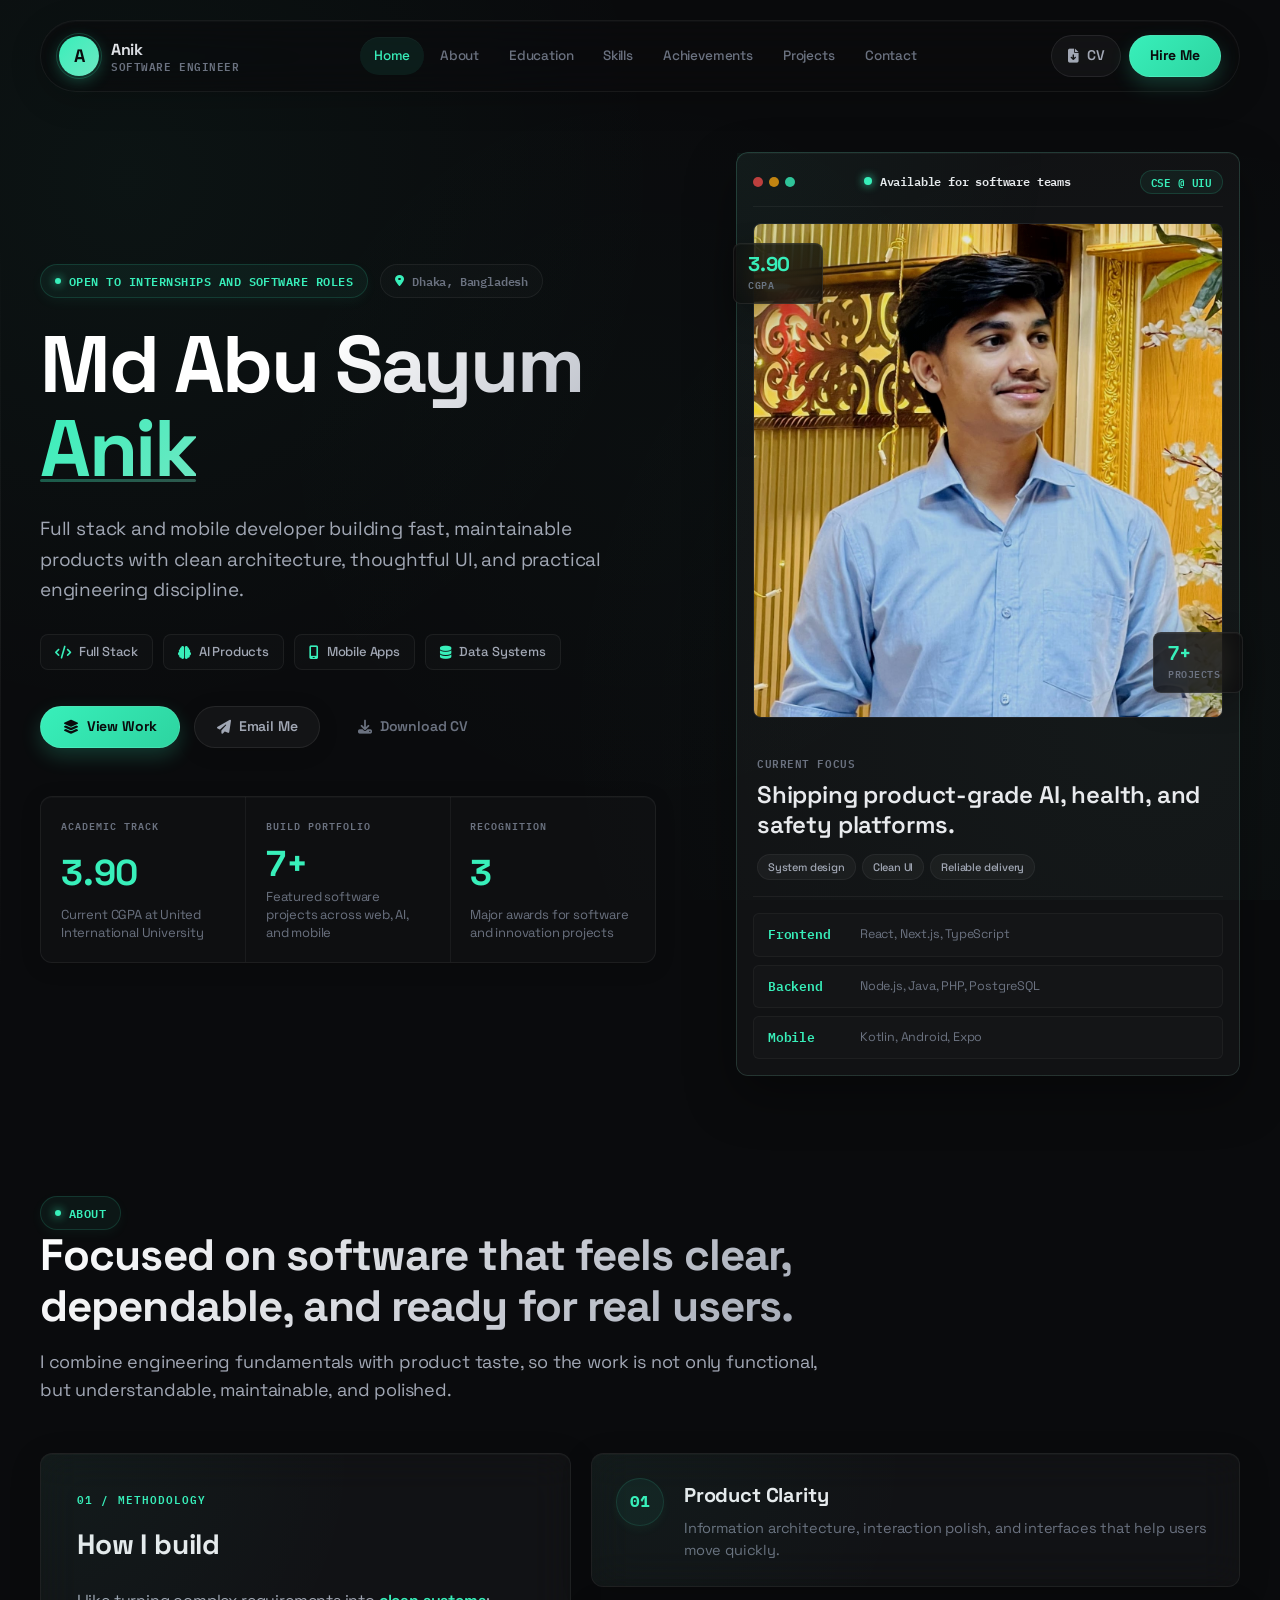
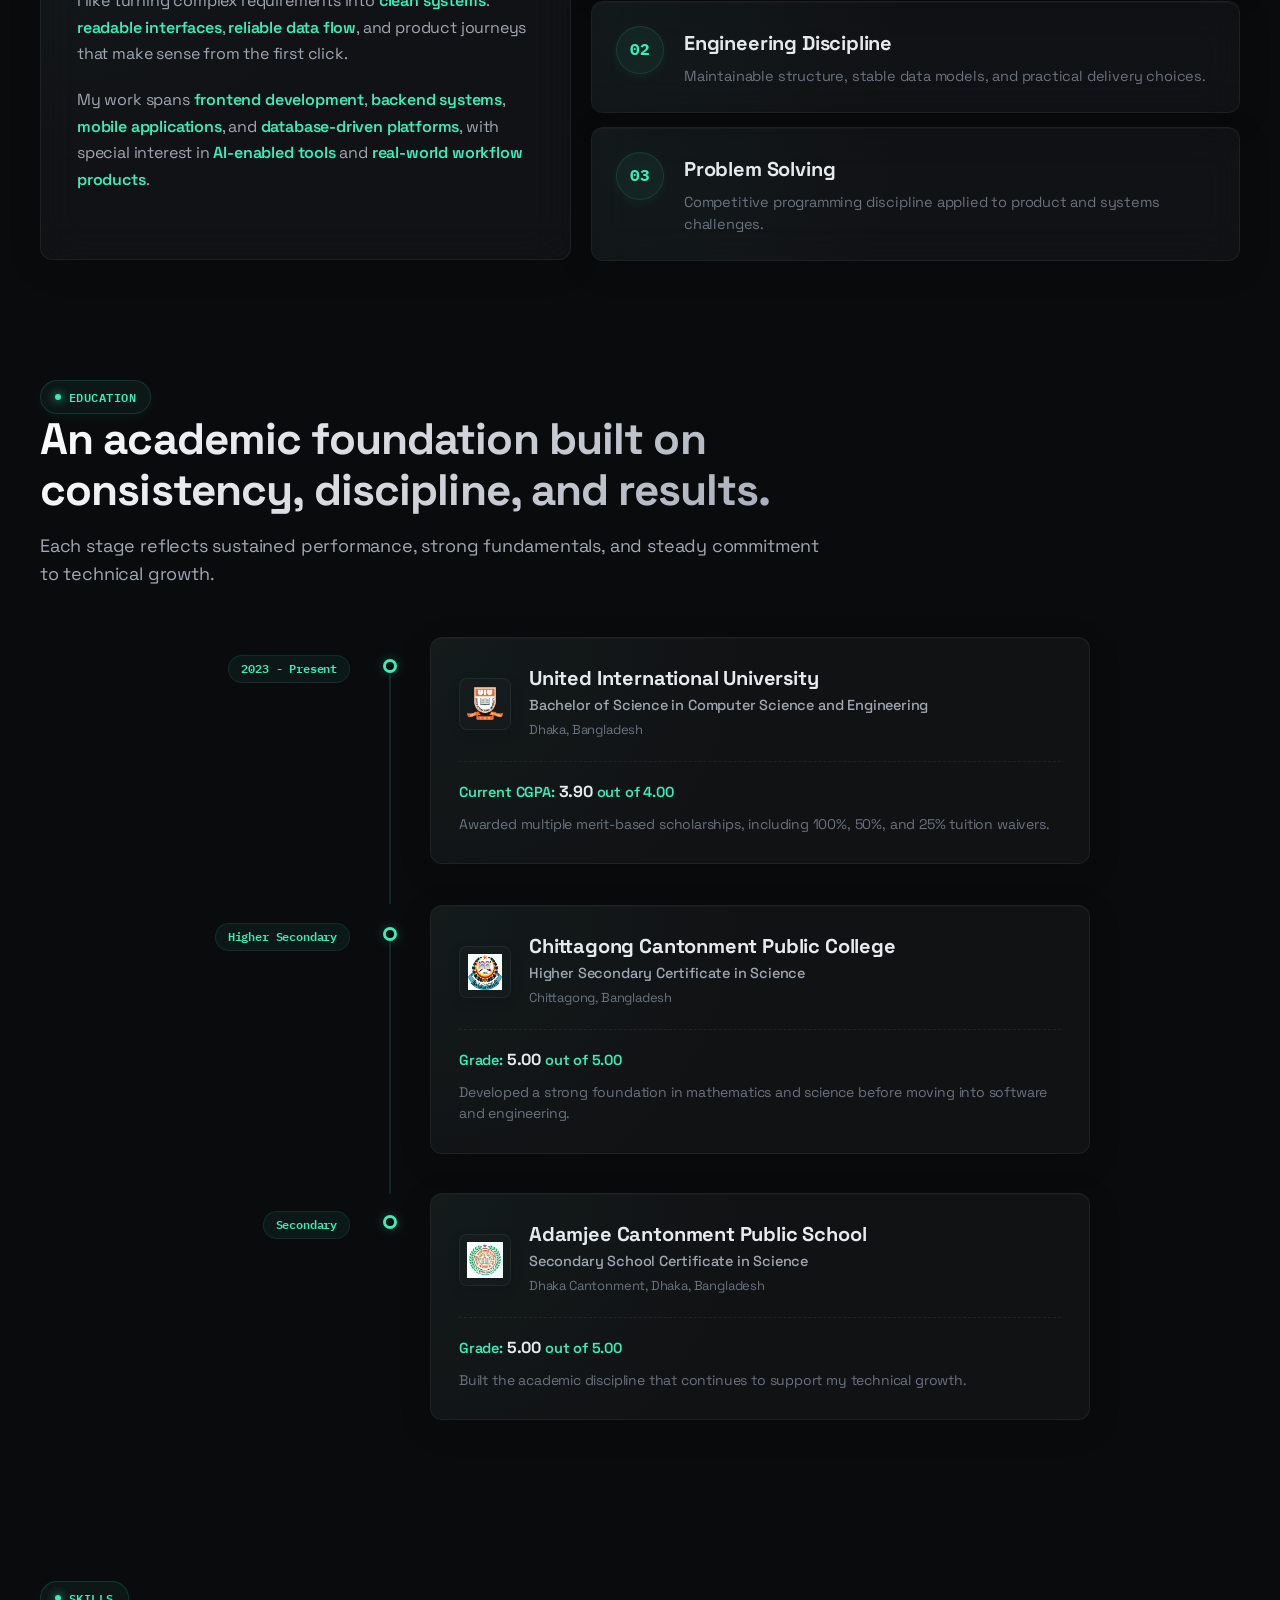
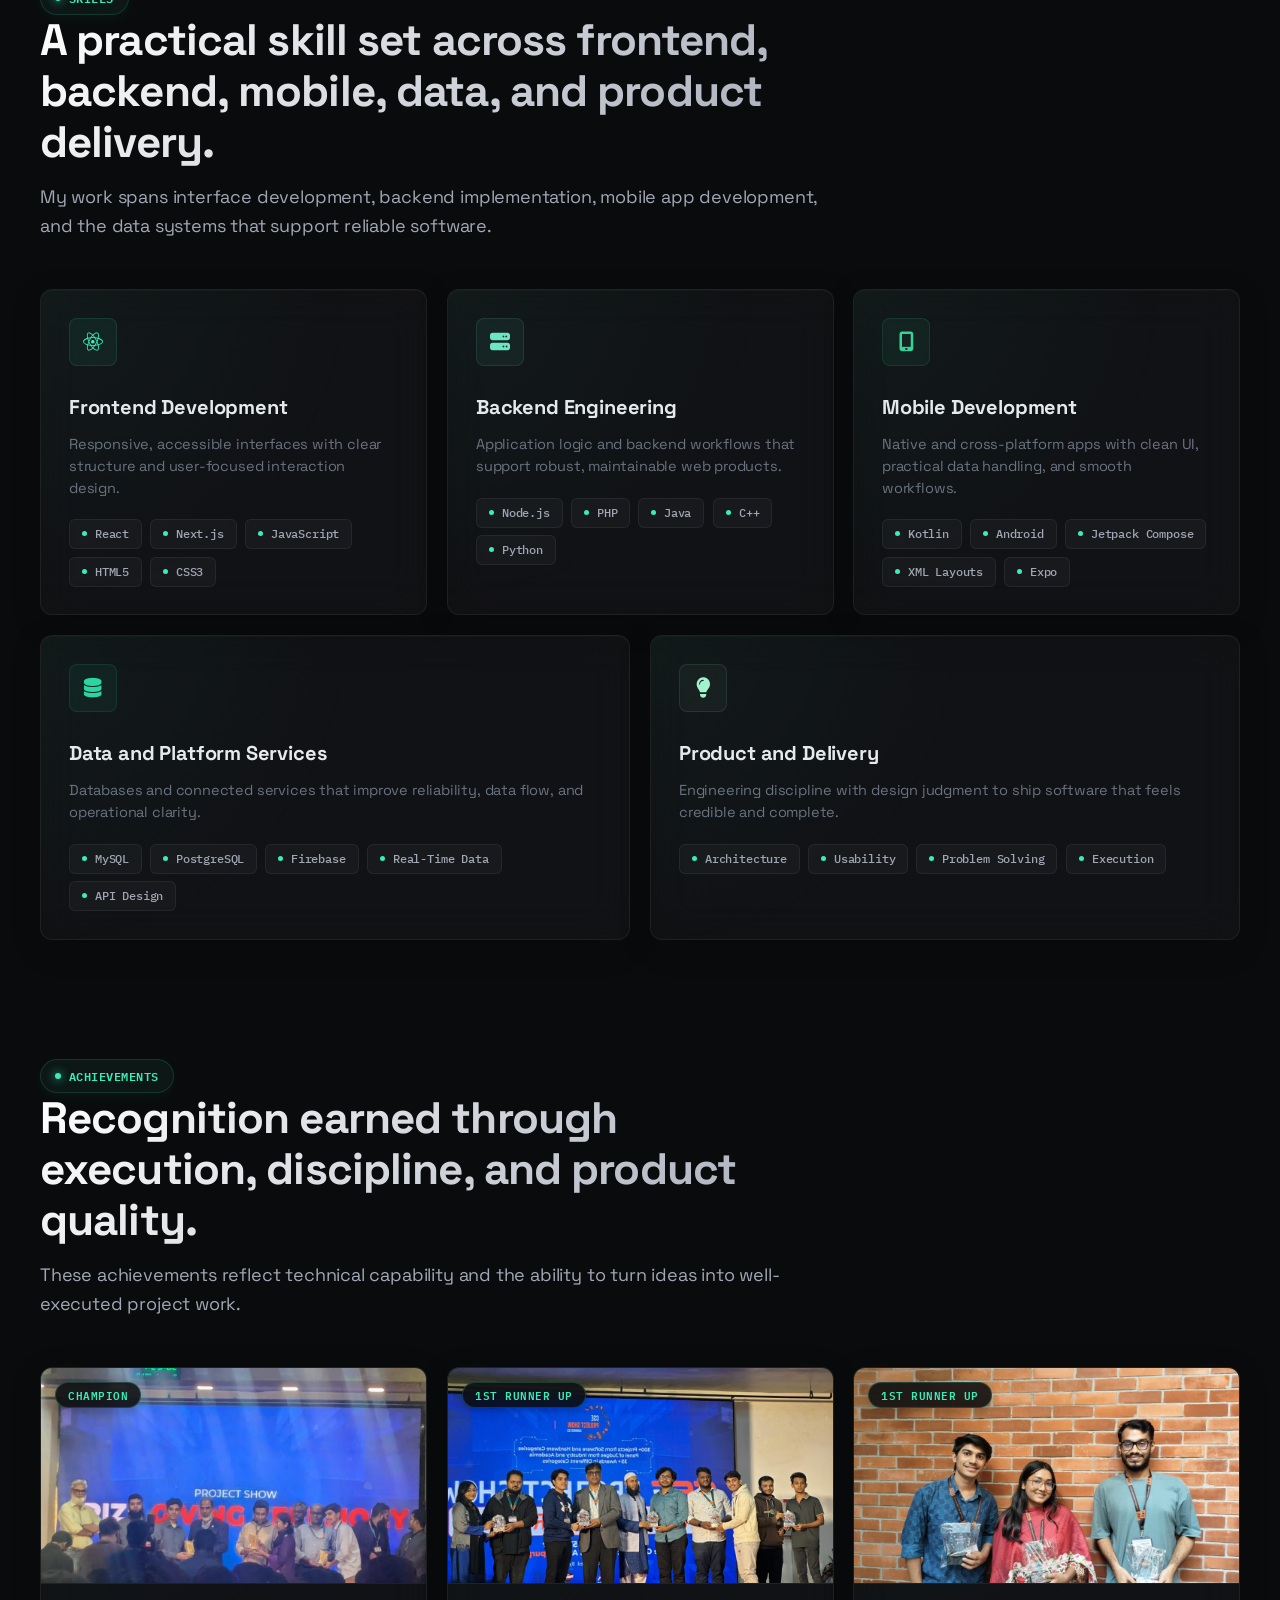
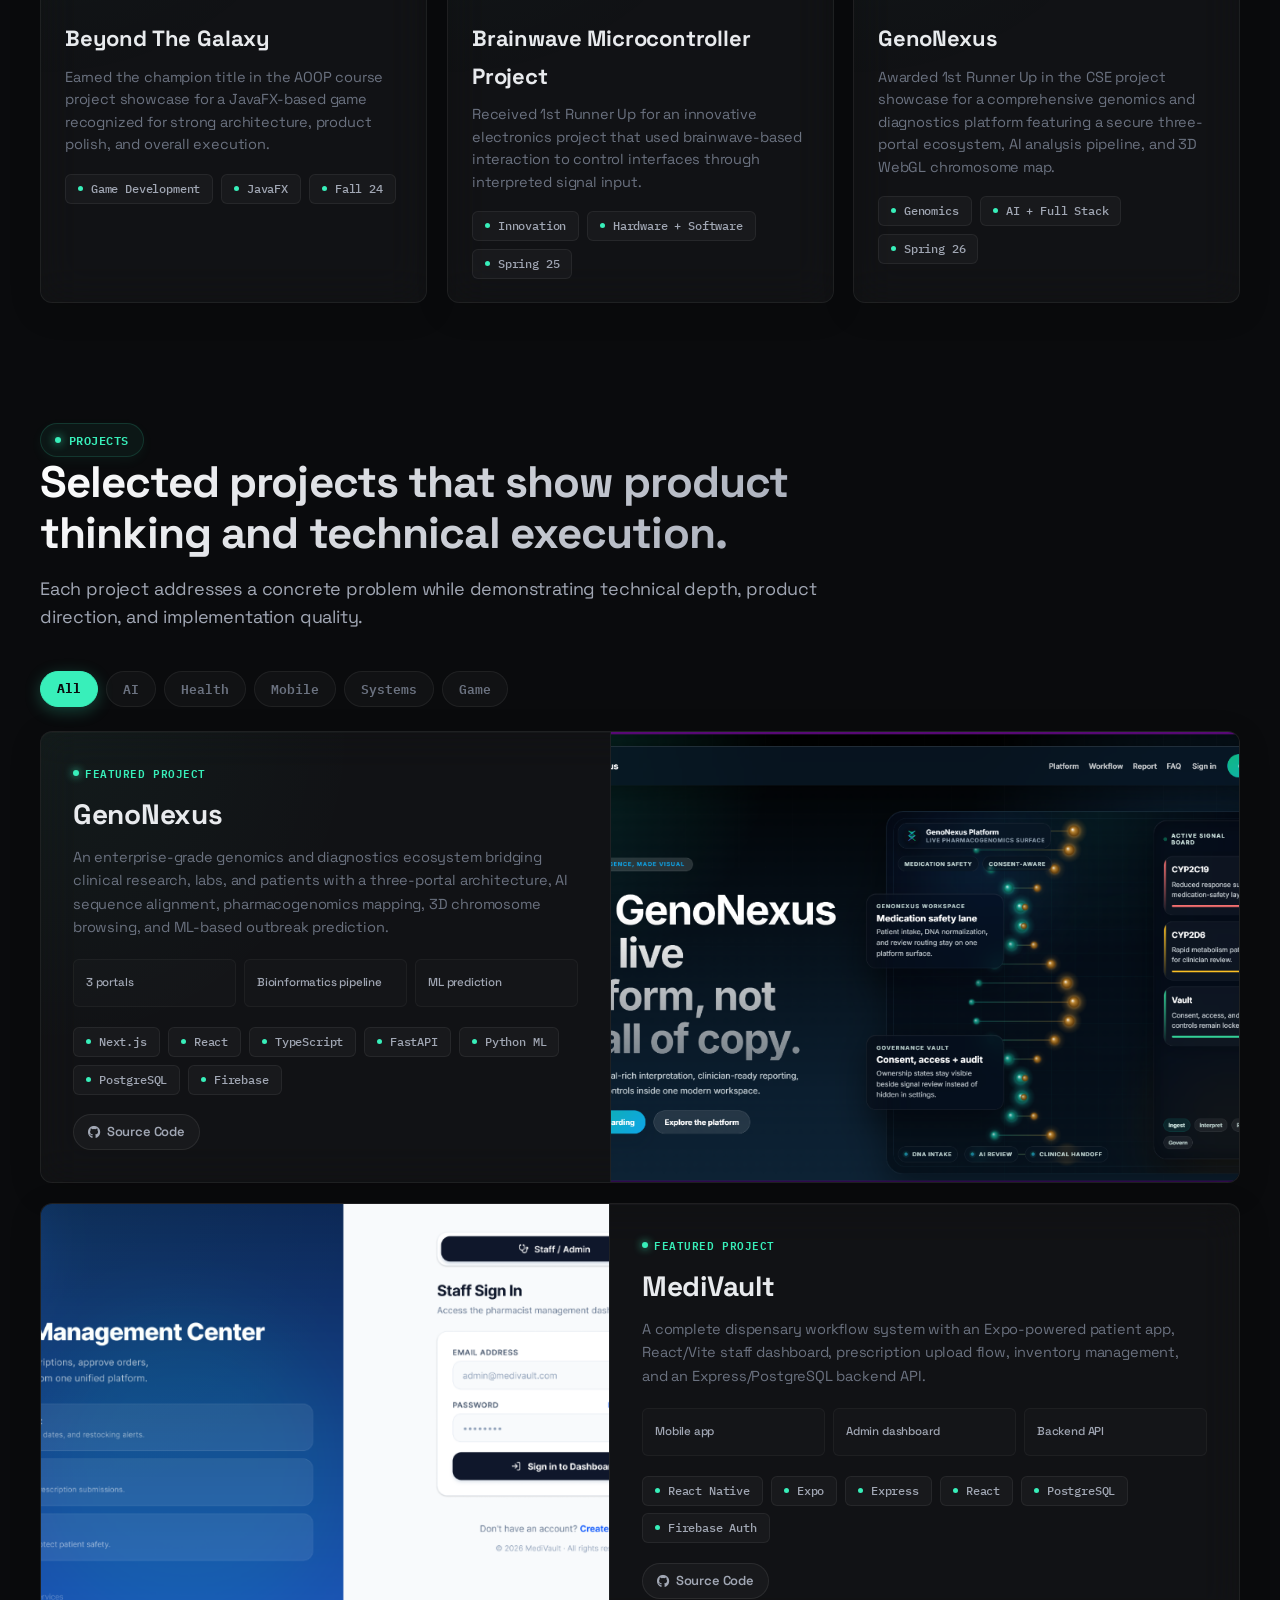
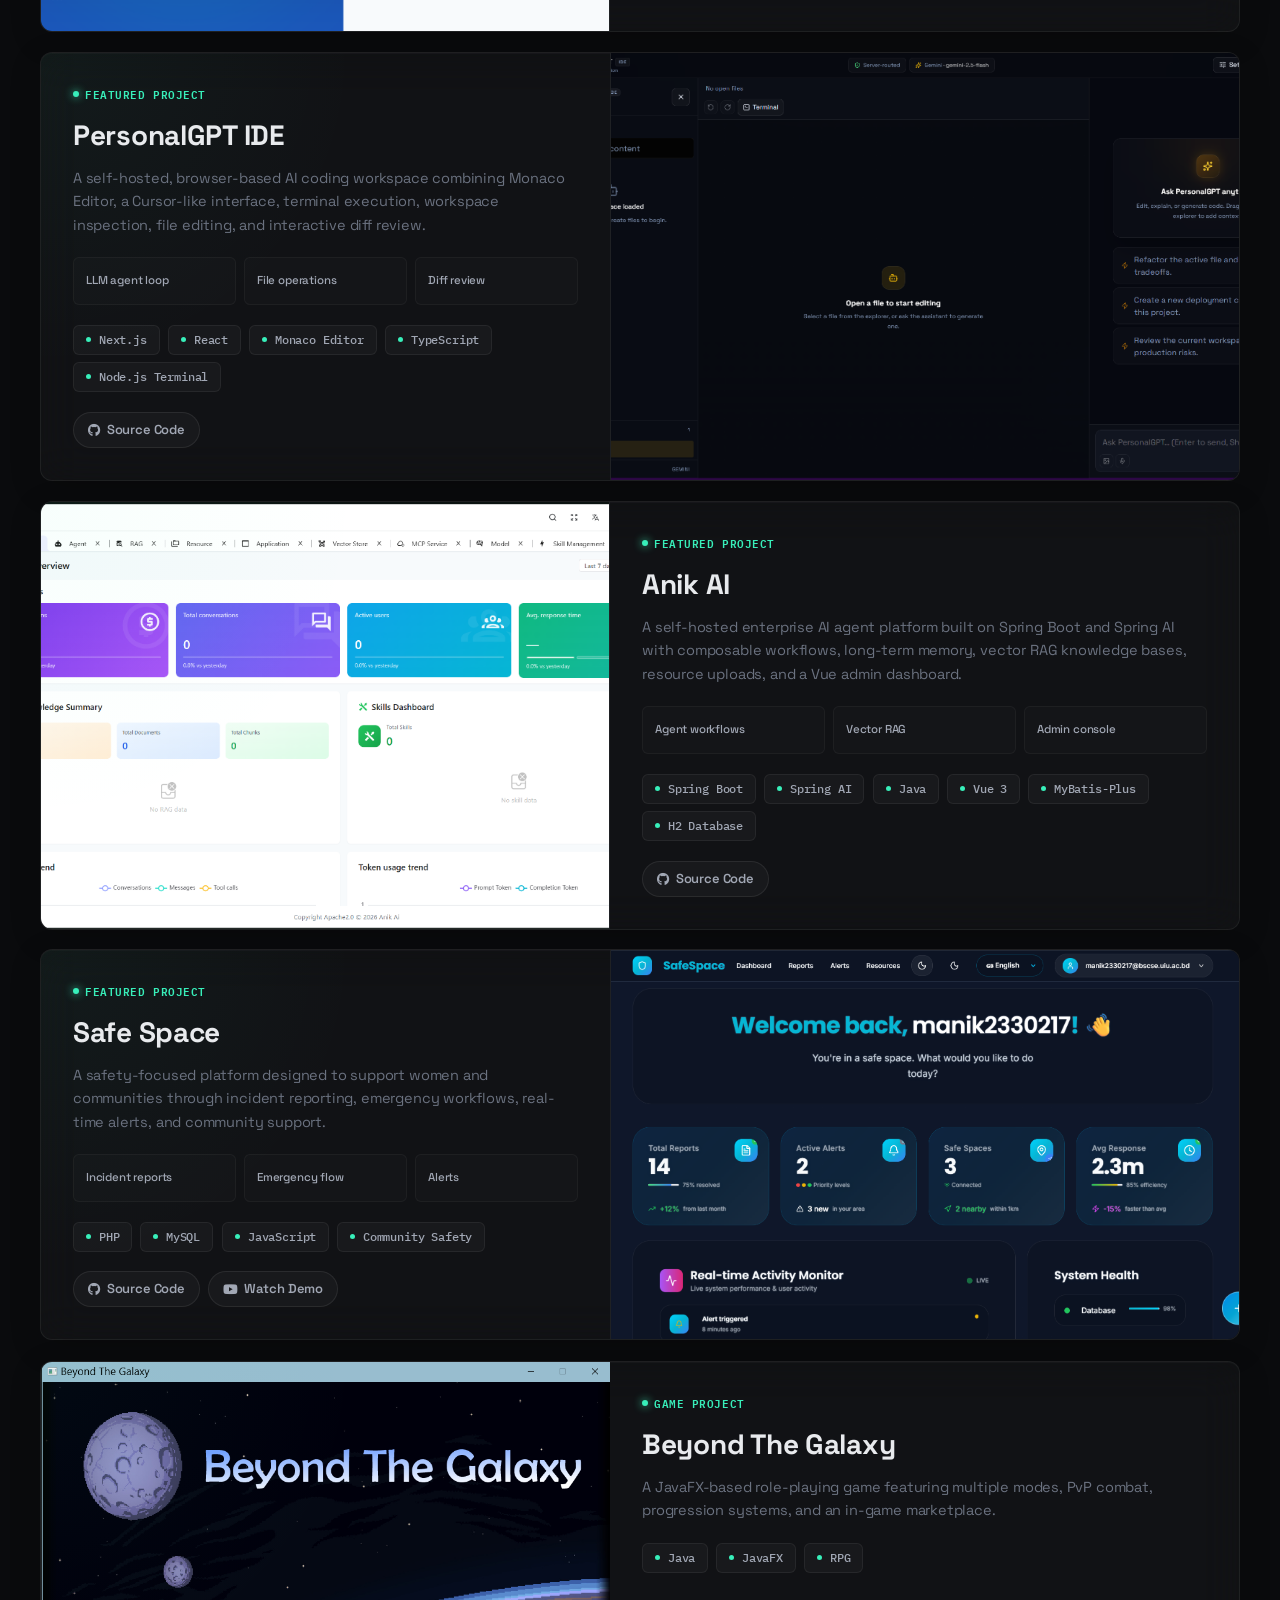
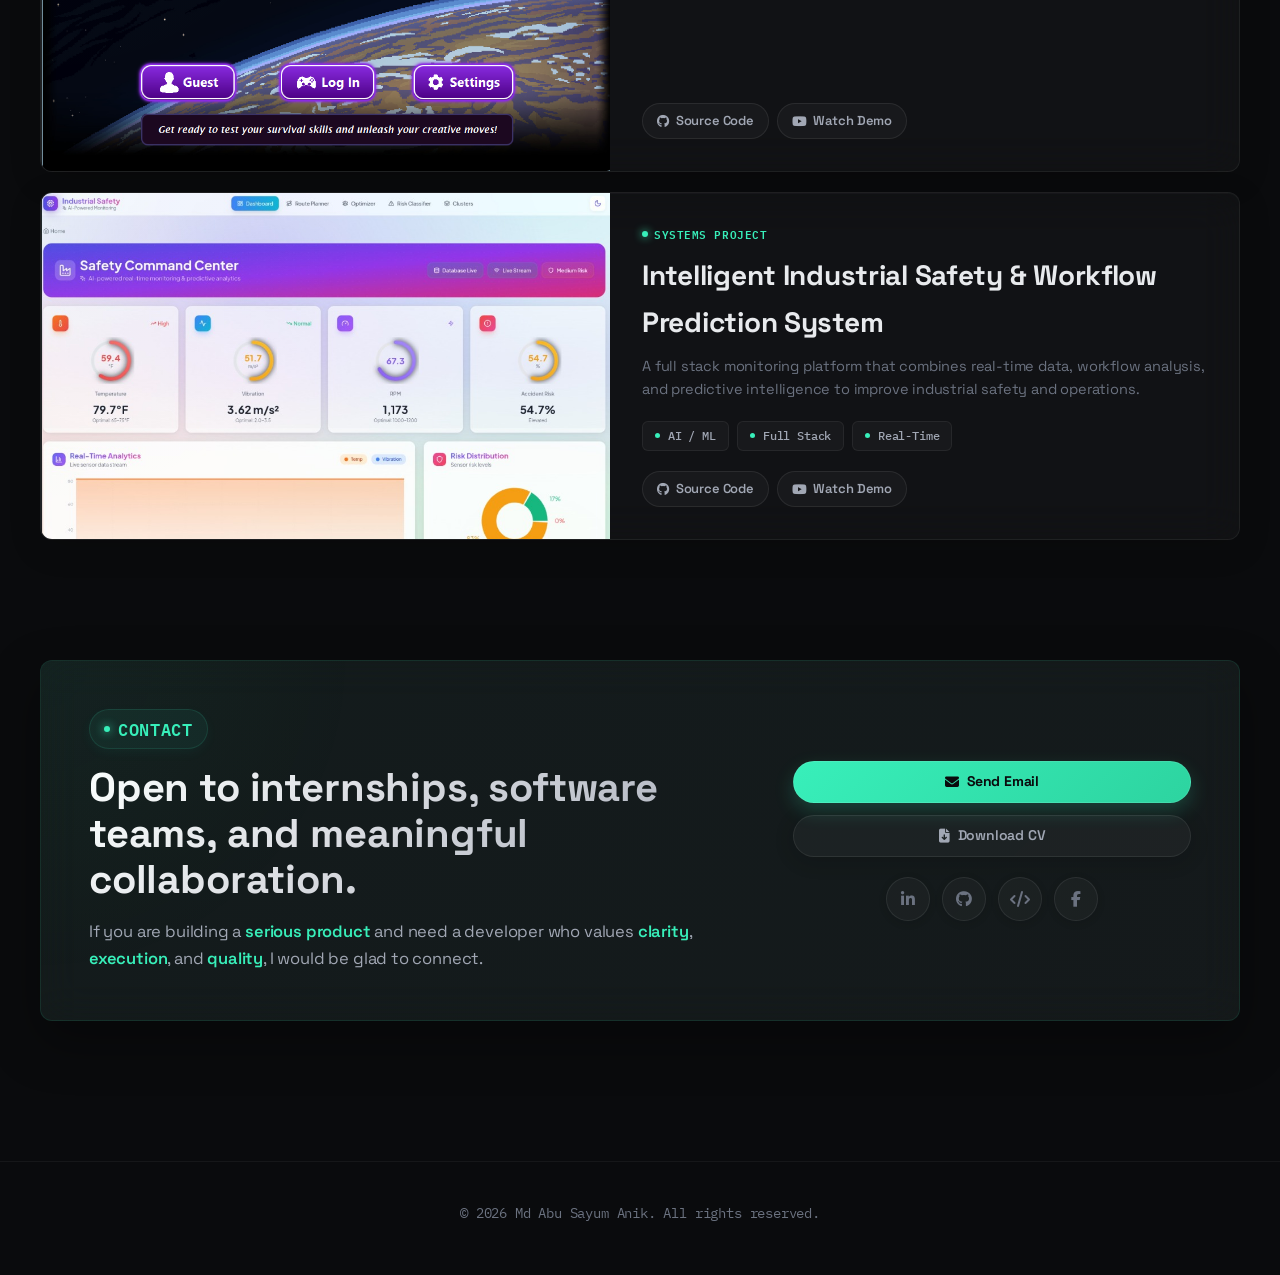
==== commit fba6093e: "feat: refine CV to pure white executive layout, update CGPA to 3.90, and rank top projects" ====
--- a/index.html
+++ b/index.html
@@ -99,7 +99,7 @@
         <div class="hero-proof" aria-label="Portfolio highlights">
           <div class="proof-item reveal" data-delay="1">
             <small>Academic track</small>
-            <span data-count="3.89">3.89</span>
+            <span data-count="3.90">3.90</span>
             <p>Current CGPA at United International University</p>
           </div>
           <div class="proof-item reveal" data-delay="2">
@@ -134,7 +134,7 @@
               <img src="profile.jpeg" alt="Md Abu Sayum Anik portrait">
             </div>
             <div class="portrait-badge portrait-badge-top">
-              <strong>3.89</strong>
+              <strong>3.90</strong>
               <span>CGPA</span>
             </div>
             <div class="portrait-badge portrait-badge-bottom">
@@ -250,7 +250,7 @@
                 </div>
               </div>
               <div class="education-body">
-                <p class="edu-grade">Current CGPA: <strong>3.89</strong> out of 4.00</p>
+                <p class="edu-grade">Current CGPA: <strong>3.90</strong> out of 4.00</p>
                 <p class="edu-note">Awarded multiple merit-based scholarships, including 100%, 50%, and 25% tuition waivers.</p>
               </div>
             </a>
